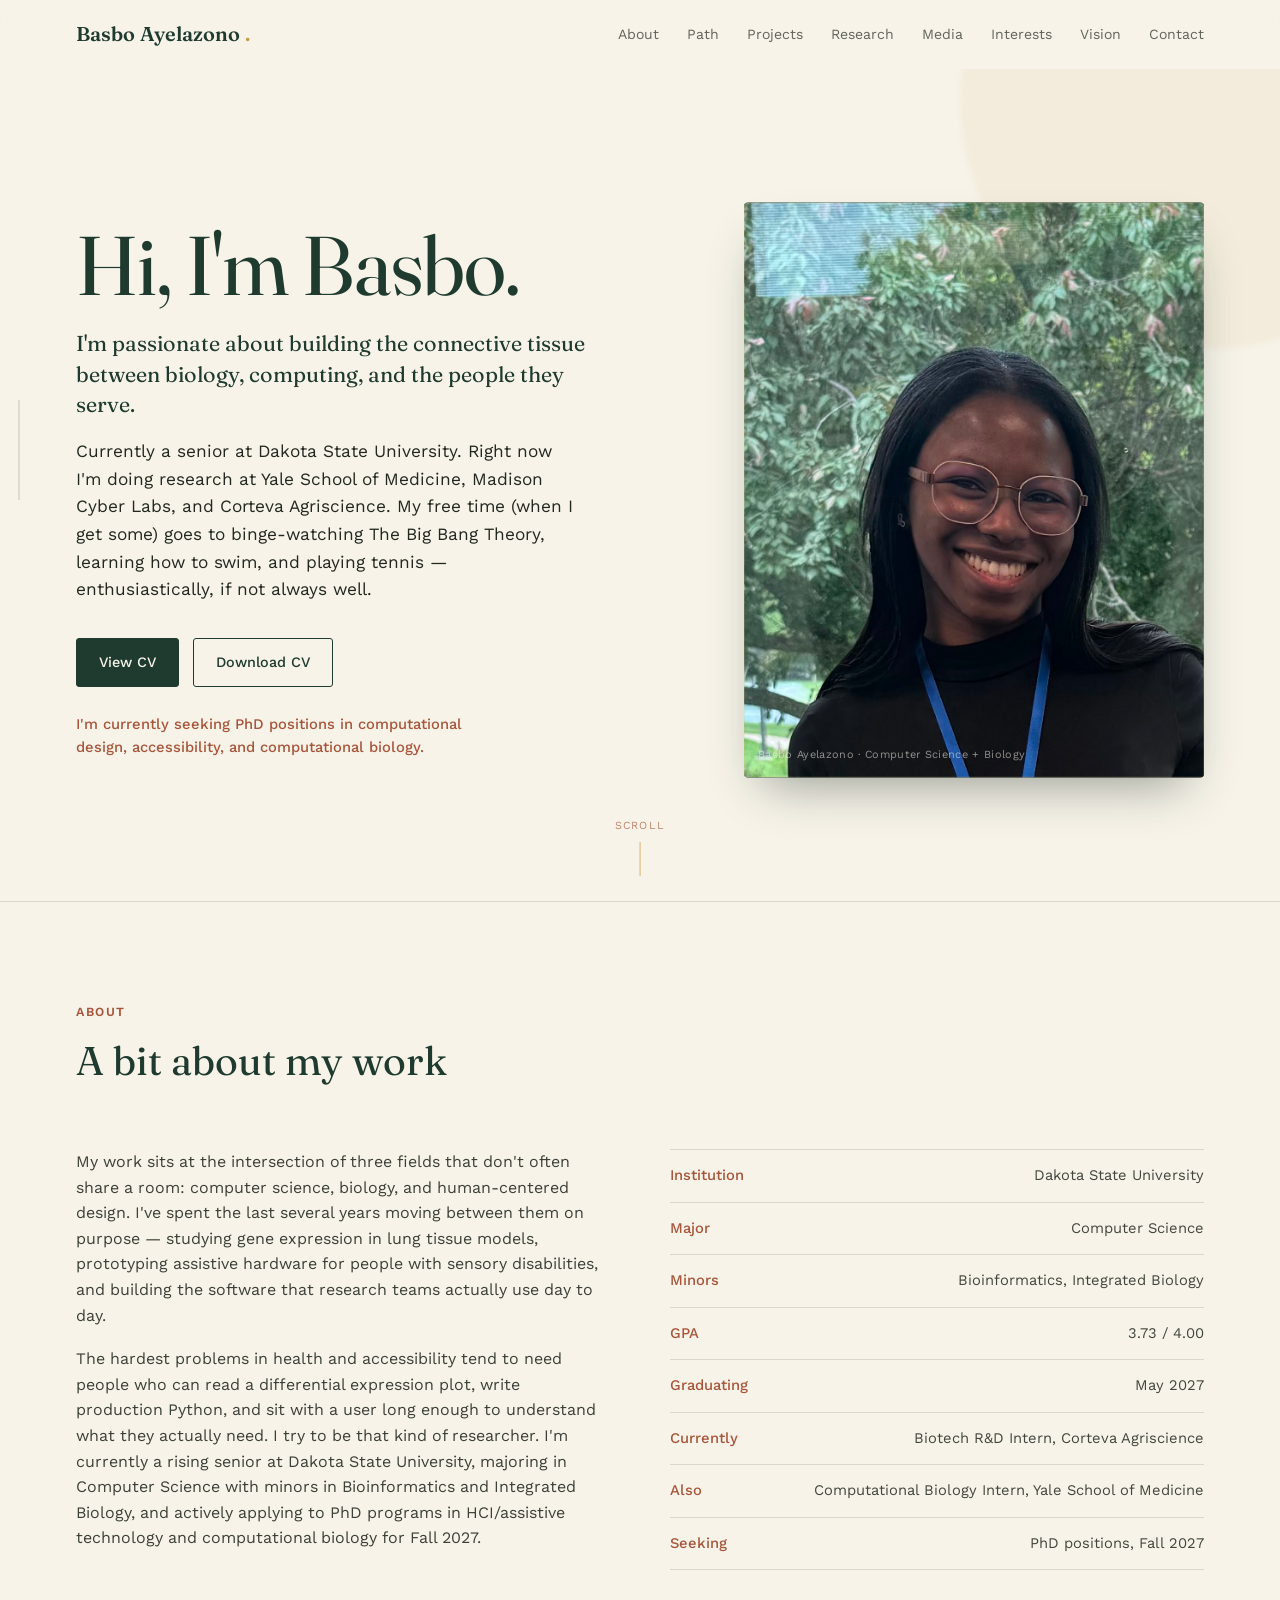
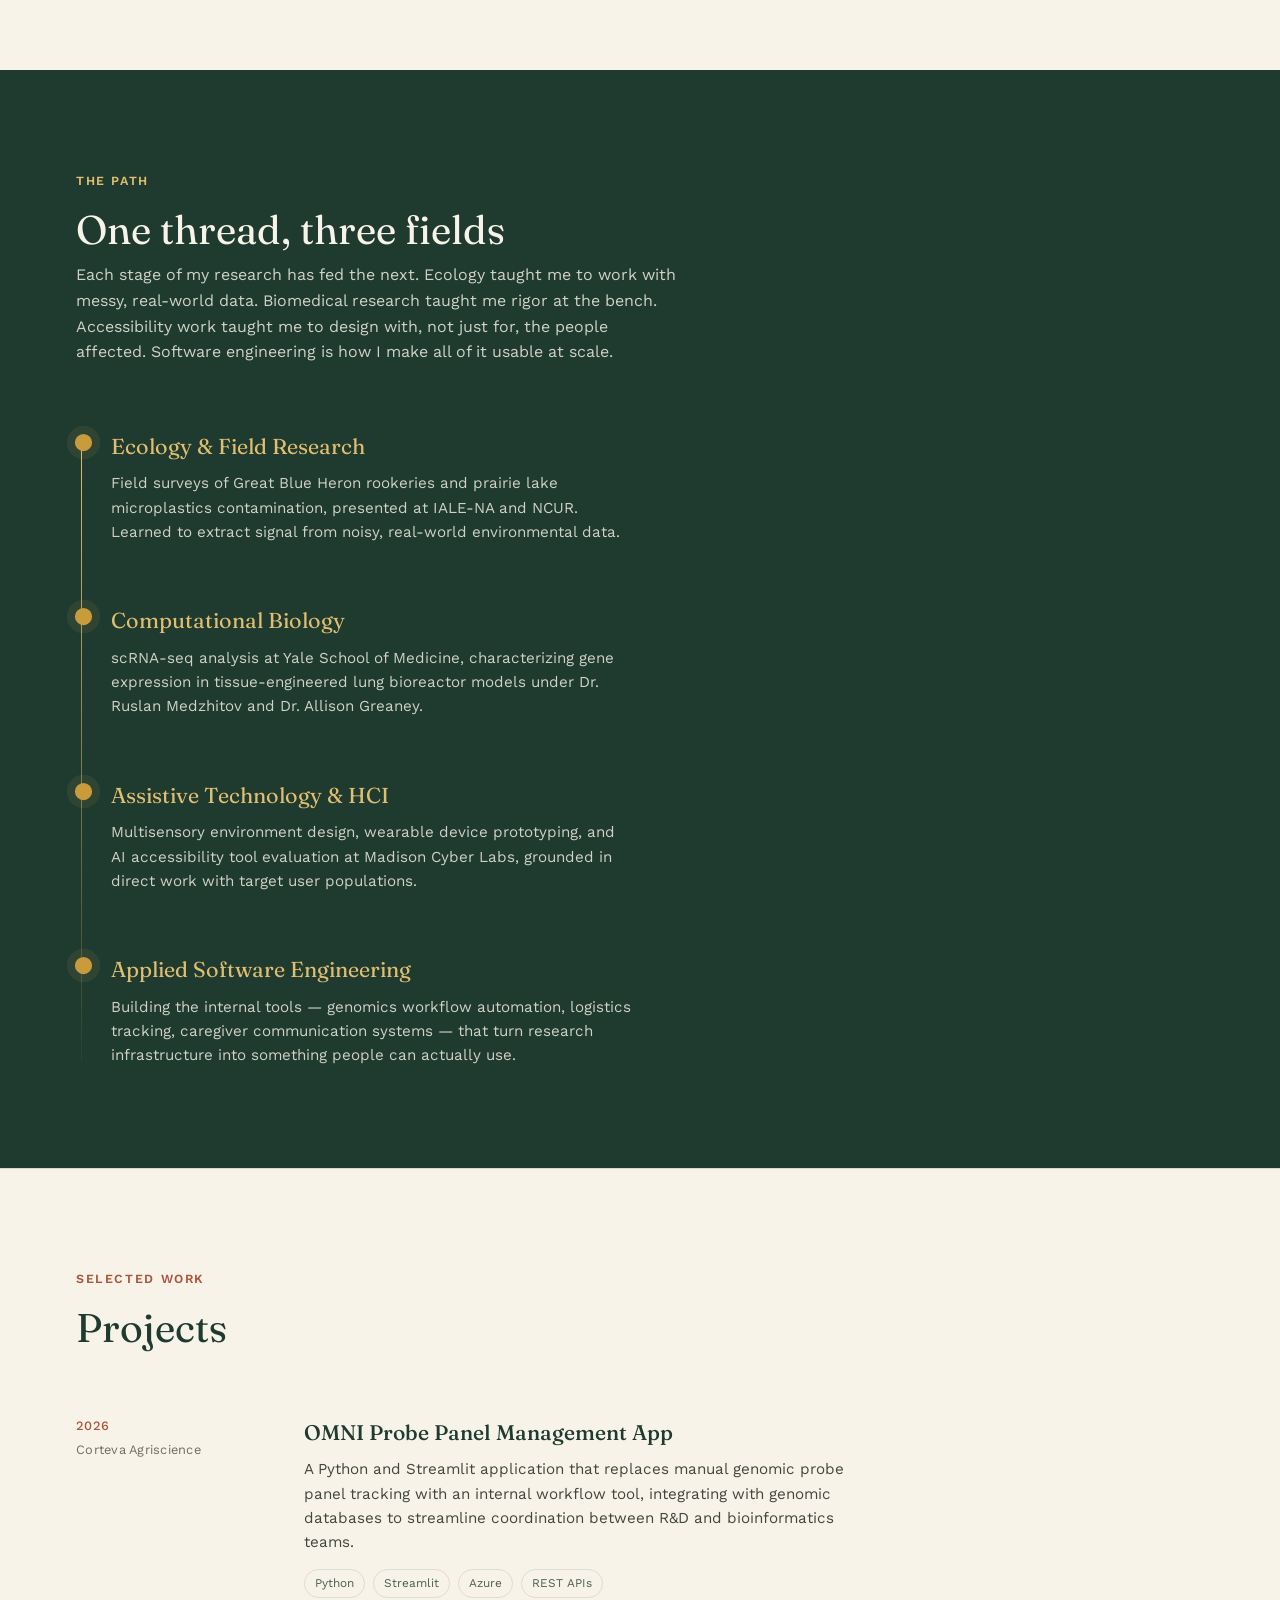
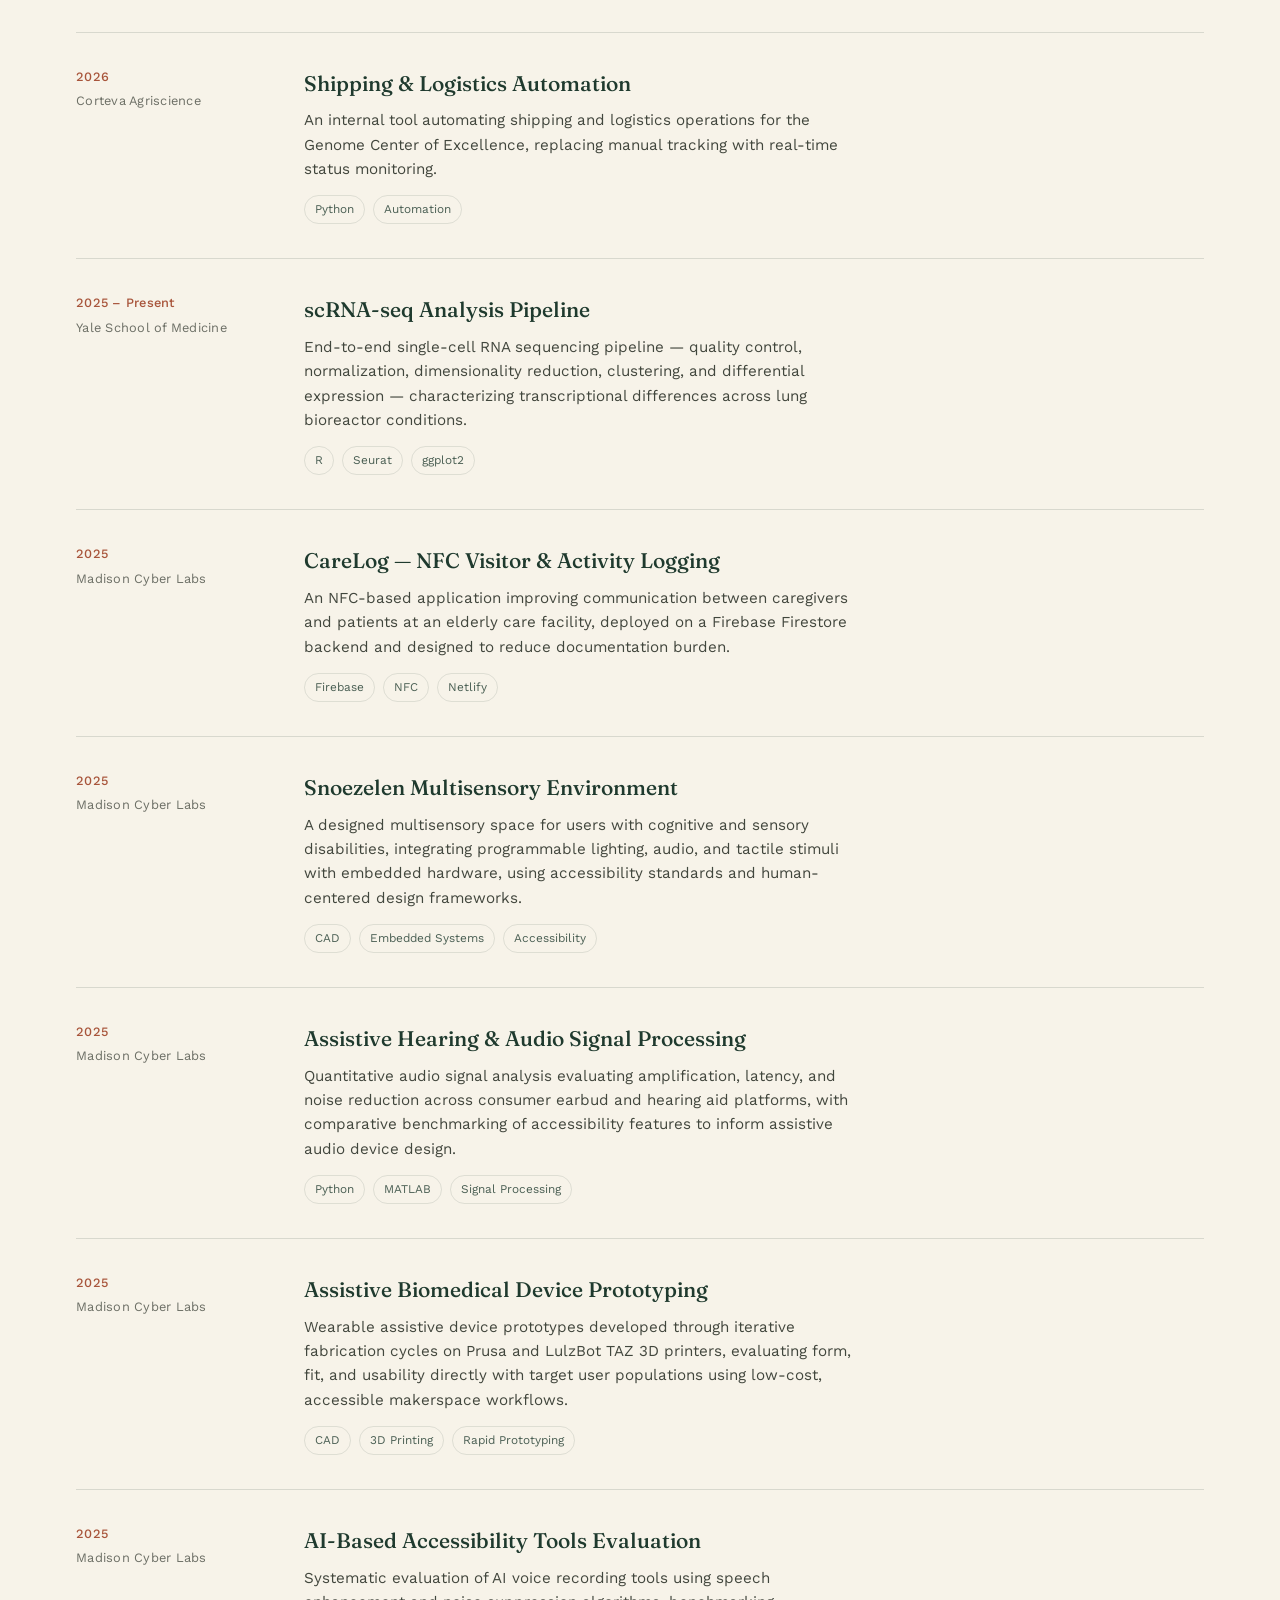
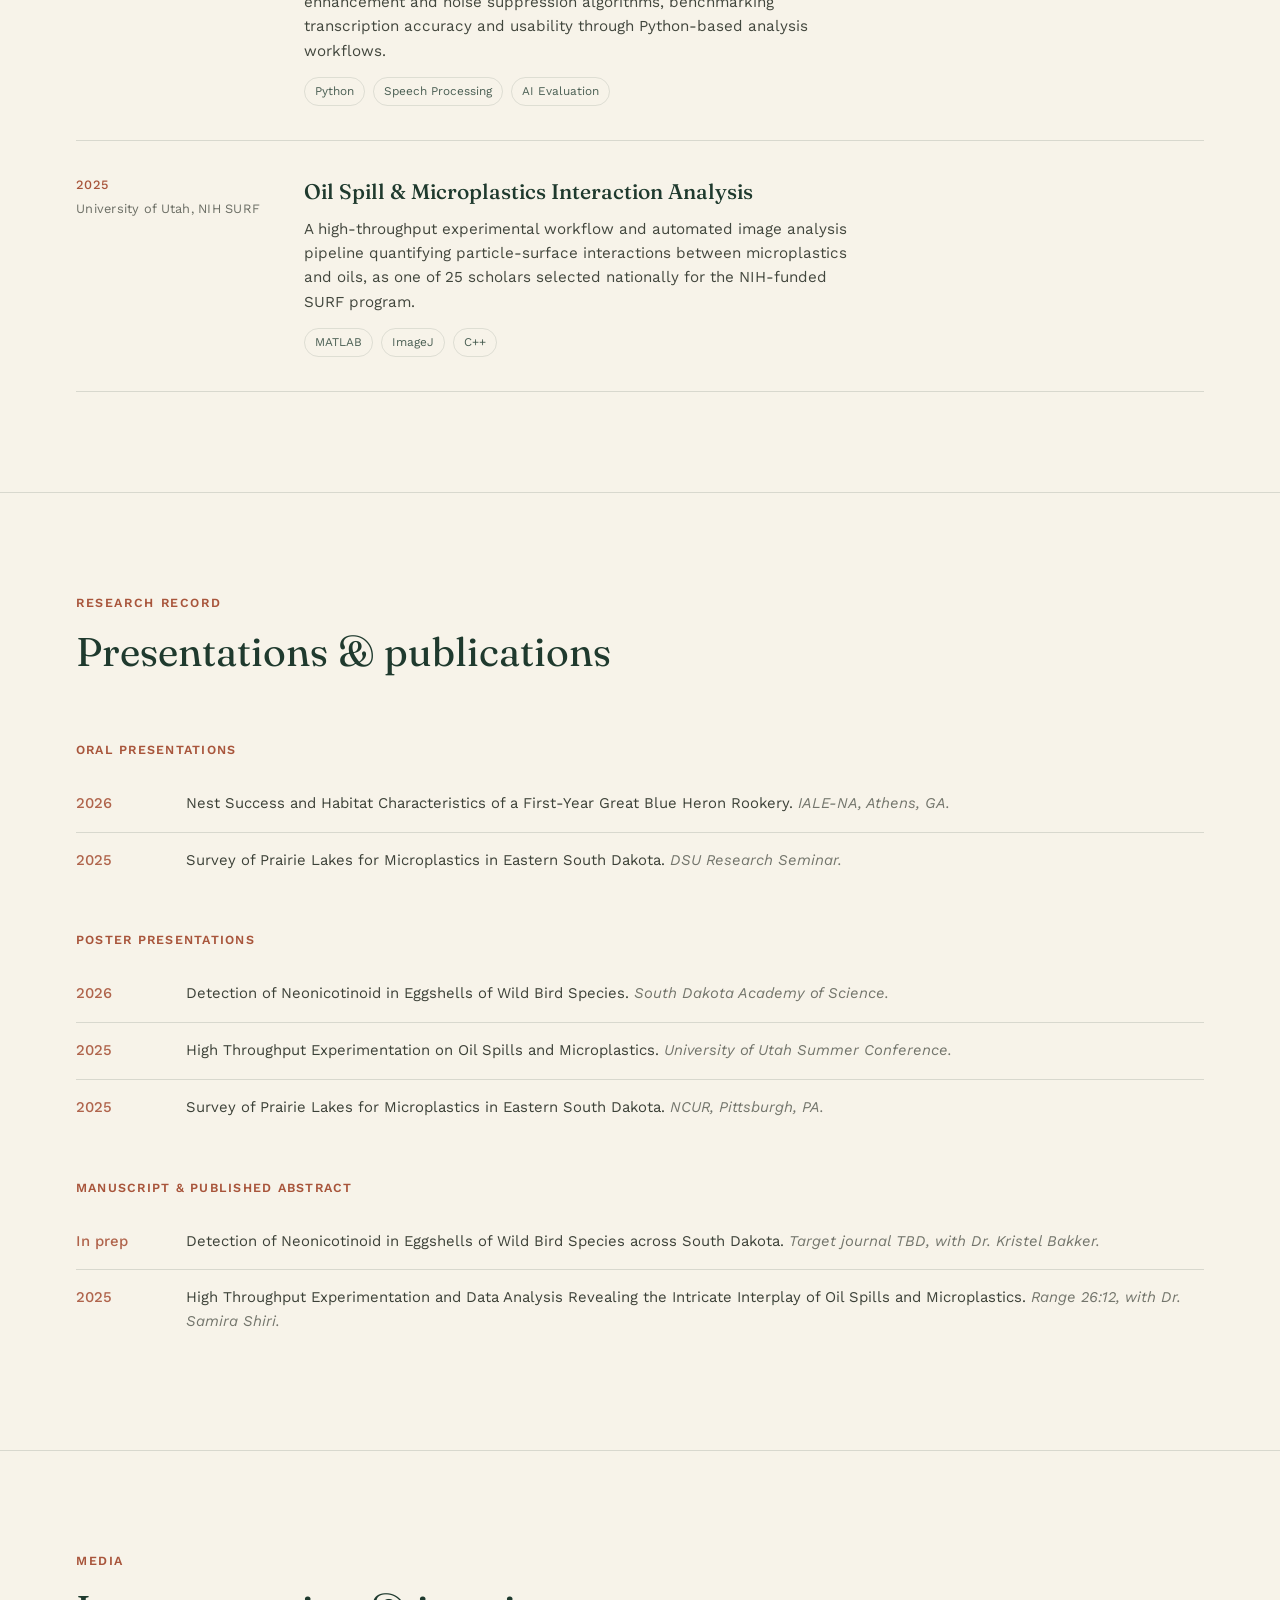
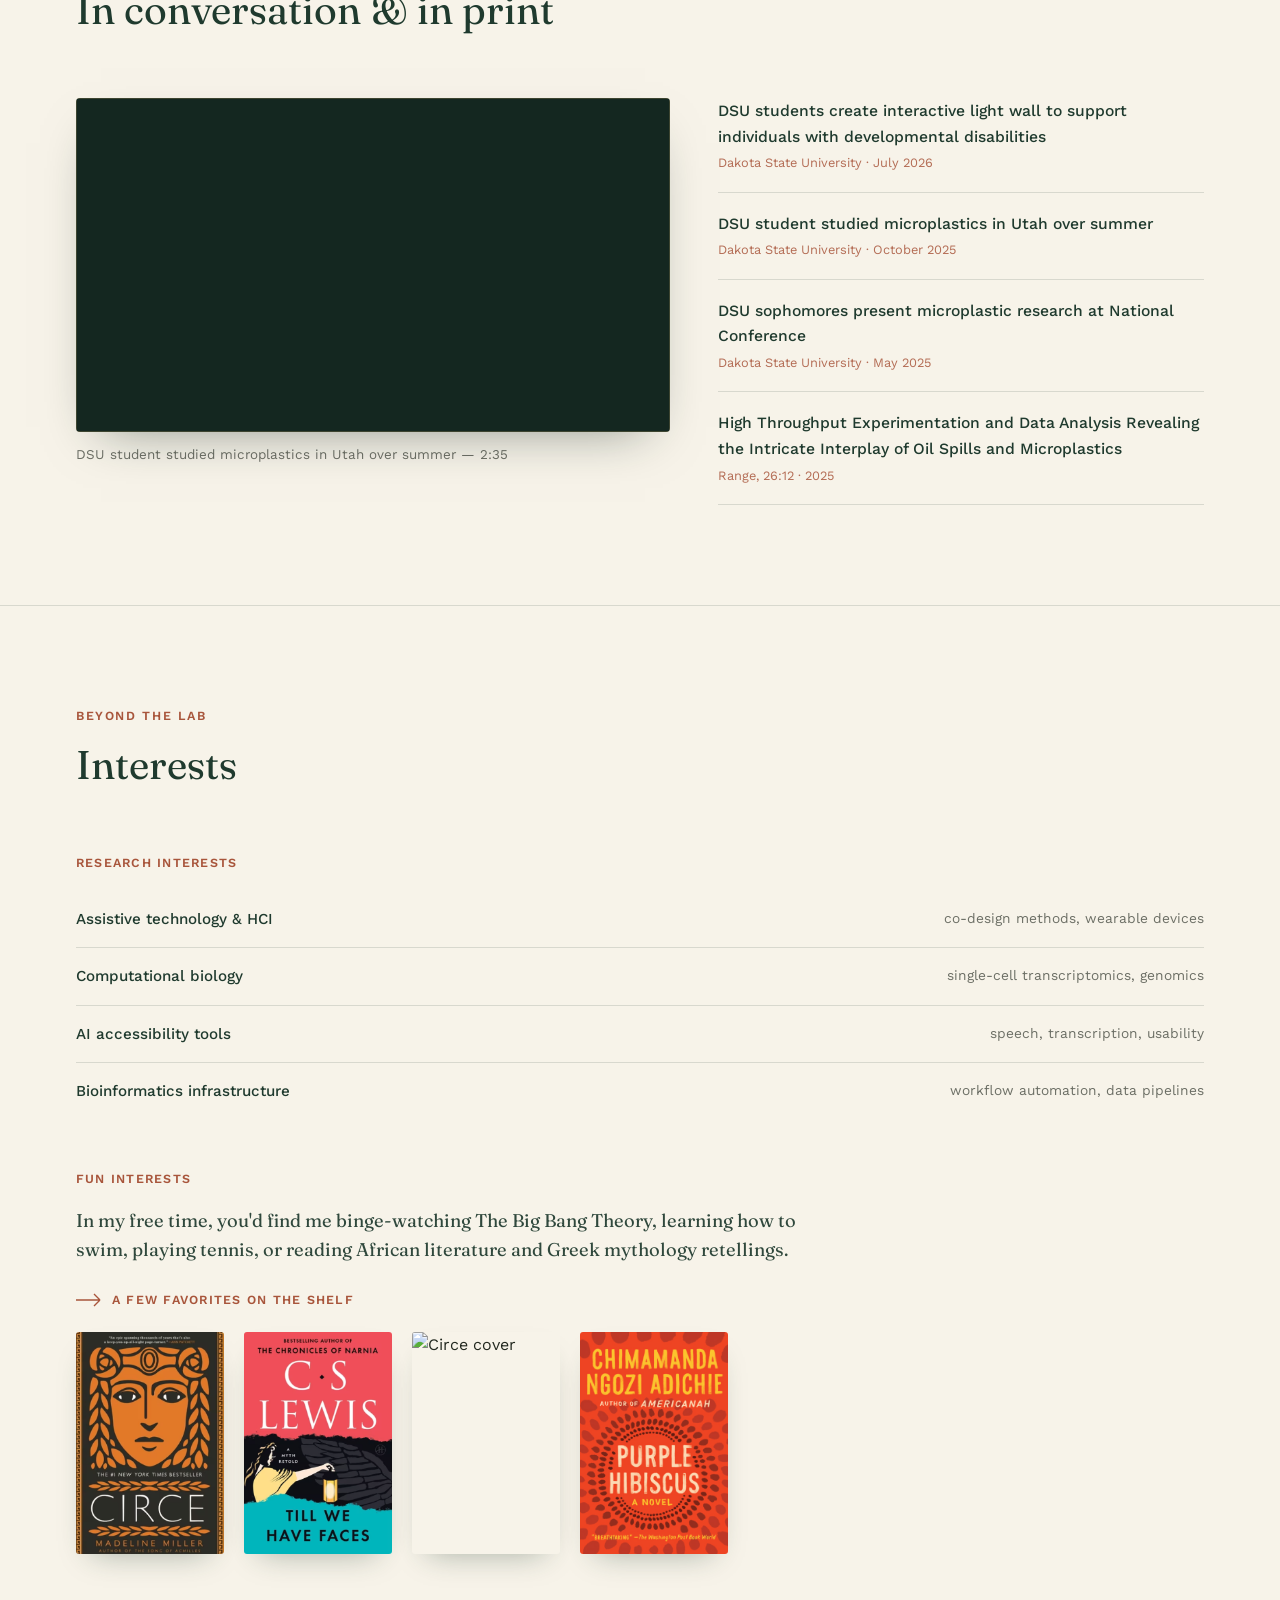
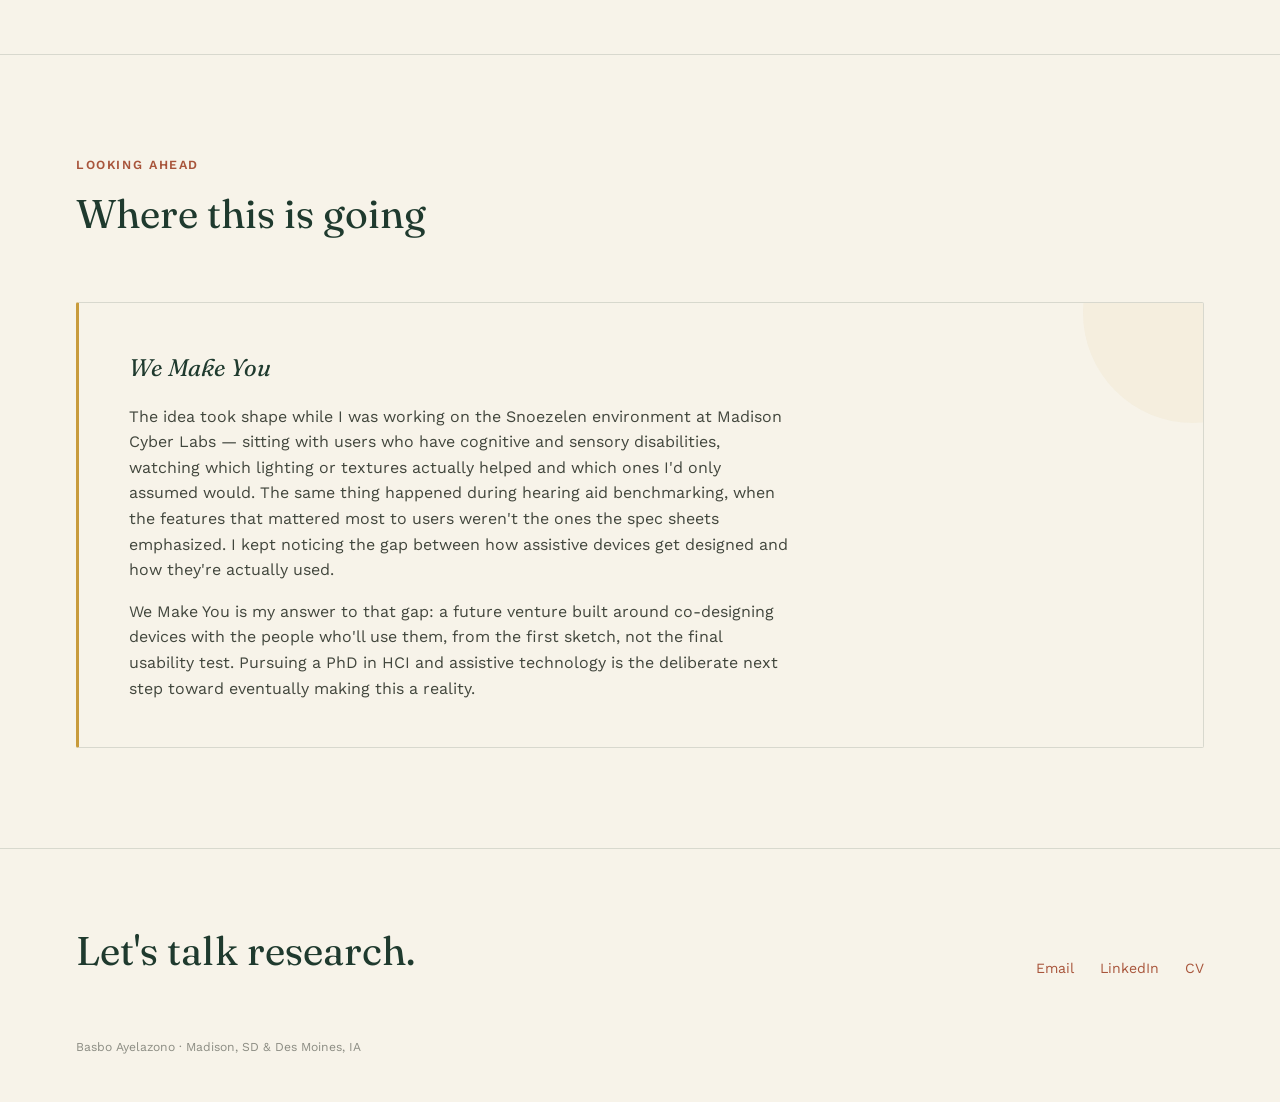
==== index.html @ f95ab9a4 "Update print statement from 'Hello' to 'Goodbye'" ====
<!DOCTYPE html>
<html lang="en">
<head>
<meta charset="UTF-8">
<meta name="viewport" content="width=device-width, initial-scale=1.0">
<title>Basbo Ayelazono</title>

<link rel="preconnect" href="https://fonts.googleapis.com">
<link rel="preconnect" href="https://fonts.gstatic.com" crossorigin>
<link href="https://fonts.googleapis.com/css2?family=Fraunces:opsz,wght@9..144,300;9..144,400;9..144,500;9..144,600&family=Work+Sans:wght@300;400;500;600&display=swap" rel="stylesheet">

<style>
:root {
  --forest: #1F3A2E;
  --forest-deep: #142720;
  --gold: #C89B3C;
  --gold-light: #E0BE71;
  --cream: #F7F3E9;
  --rust: #A8553B;
  --ink: #22281F;
  --line: rgba(31, 58, 46, 0.14);

  --serif: 'Fraunces', serif;
  --sans: 'Work Sans', sans-serif;
}

* {
  margin: 0;
  padding: 0;
  box-sizing: border-box;
}

html {
  scroll-behavior: smooth;
}

body {
  background: var(--cream);
  color: var(--ink);
  font-family: var(--sans);
  font-weight: 400;
  line-height: 1.6;
  overflow-x: hidden;
  cursor: default;
}

/* =========================================================
   PAGE LOADER
========================================================= */

.page-loader {
  position: fixed;
  inset: 0;
  z-index: 9999;
  background: var(--forest);
  display: flex;
  align-items: center;
  justify-content: center;
  pointer-events: none;
  animation: loaderOut 1s cubic-bezier(.77,0,.18,1) 0.5s forwards;
}

.loader-name {
  color: var(--cream);
  font-family: var(--serif);
  font-size: clamp(2rem, 6vw, 5rem);
  opacity: 0;
  transform: translateY(30px);
  animation: loaderText 0.8s ease forwards;
}

@keyframes loaderText {
  to {
    opacity: 1;
    transform: translateY(0);
  }
}

@keyframes loaderOut {
  0% {
    opacity: 1;
  }
  100% {
    opacity: 0;
    visibility: hidden;
  }
}

/* =========================================================
   CUSTOM SCROLL PROGRESS
========================================================= */

.scroll-progress {
  position: fixed;
  left: 18px;
  top: 50%;
  width: 2px;
  height: 100px;
  transform: translateY(-50%);
  background: rgba(31, 58, 46, 0.12);
  z-index: 100;
  overflow: hidden;
}

.scroll-progress-bar {
  width: 100%;
  height: 100%;
  background: var(--gold);
  transform-origin: top;
  transform: scaleY(0);
}

/* =========================================================
   GENERAL
========================================================= */

a {
  color: inherit;
}

:focus-visible {
  outline: 2px solid var(--gold);
  outline-offset: 3px;
}

@media (prefers-reduced-motion: reduce) {
  *,
  *::before,
  *::after {
    animation: none !important;
    transition: none !important;
    scroll-behavior: auto !important;
  }
}

.wrap {
  max-width: 1240px;
  margin: 0 auto;
  padding: 0 56px;
}

@media (max-width: 640px) {
  .wrap {
    padding: 0 24px;
  }

  .scroll-progress {
    display: none;
  }
}

/* =========================================================
   NAVIGATION
========================================================= */

nav {
  position: sticky;
  top: 0;
  z-index: 50;
  background: rgba(247, 243, 233, 0.86);
  backdrop-filter: blur(12px);
  border-bottom: 1px solid transparent;
  transition:
    background 0.35s ease,
    border-color 0.35s ease,
    box-shadow 0.35s ease;
}

nav.scrolled {
  background: rgba(247, 243, 233, 0.96);
  border-color: var(--line);
  box-shadow: 0 10px 35px rgba(20, 39, 32, 0.05);
}

nav .wrap {
  display: flex;
  align-items: center;
  justify-content: space-between;
  height: 68px;
}

.nav-name {
  font-family: var(--serif);
  font-weight: 600;
  font-size: 1.25rem;
  letter-spacing: 0.005em;
  color: var(--forest);
  text-decoration: none;
  position: relative;
}

.nav-name::after {
  content: '.';
  color: var(--gold);
  transition: color 0.3s ease;
}

.nav-name:hover::after {
  color: var(--rust);
}

.nav-links {
  display: flex;
  gap: 28px;
  list-style: none;
}

.nav-links li {
  overflow: hidden;
}

.nav-links a {
  text-decoration: none;
  font-size: 0.88rem;
  color: var(--ink);
  opacity: 0.7;
  position: relative;
  padding-bottom: 4px;
  transition:
    opacity 0.25s ease,
    color 0.25s ease;
}

.nav-links a::after {
  content: '';
  position: absolute;
  left: 0;
  bottom: 0;
  width: 100%;
  height: 1px;
  background: var(--gold);
  transform: scaleX(0);
  transform-origin: right;
  transition: transform 0.3s ease;
}

.nav-links a:hover {
  opacity: 1;
  color: var(--rust);
}

.nav-links a:hover::after {
  transform: scaleX(1);
  transform-origin: left;
}

.nav-toggle {
  display: none;
  background: none;
  border: none;
  cursor: pointer;
  width: 32px;
  height: 32px;
  position: relative;
}

.nav-toggle span,
.nav-toggle span::before,
.nav-toggle span::after {
  content: '';
  position: absolute;
  height: 2px;
  width: 22px;
  background: var(--forest);
  left: 5px;
  transition: transform 0.3s ease;
}

.nav-toggle span {
  top: 15px;
}

.nav-toggle span::before {
  top: -7px;
}

.nav-toggle span::after {
  top: 7px;
}

.nav-toggle.active span {
  background: transparent;
}

.nav-toggle.active span::before {
  transform: translateY(7px) rotate(45deg);
}

.nav-toggle.active span::after {
  transform: translateY(-7px) rotate(-45deg);
}

@media (max-width: 720px) {
  .nav-links {
    position: fixed;
    top: 68px;
    left: 0;
    right: 0;
    flex-direction: column;
    background: var(--cream);
    padding: 20px 32px 28px;
    border-bottom: 1px solid var(--line);
    gap: 16px;
    transform: translateY(-10px);
    opacity: 0;
    pointer-events: none;
    transition:
      opacity 0.3s ease,
      transform 0.3s ease;
  }

  .nav-links.open {
    opacity: 1;
    transform: translateY(0);
    pointer-events: auto;
  }

  .nav-toggle {
    display: block;
  }
}

/* =========================================================
   HERO
========================================================= */

header.hero {
  min-height: calc(100vh - 68px);
  padding: 100px 0 88px;
  position: relative;
  display: flex;
  align-items: center;
  overflow: hidden;
}

header.hero::before {
  content: '';
  position: absolute;
  width: 500px;
  height: 500px;
  border-radius: 50%;
  background: rgba(200, 155, 60, 0.07);
  top: -220px;
  right: -180px;
  filter: blur(3px);
  animation: heroOrb 10s ease-in-out infinite alternate;
}

@keyframes heroOrb {
  from {
    transform: translate(0, 0) scale(1);
  }

  to {
    transform: translate(-30px, 35px) scale(1.08);
  }
}

.hero .wrap {
  display: grid;
  grid-template-columns: 1fr 1fr;
  gap: 56px;
  align-items: center;
}

.hero-copy {
  position: relative;
  z-index: 2;
}

.eyebrow {
  font-size: 0.78rem;
  text-transform: uppercase;
  letter-spacing: 0.14em;
  color: var(--rust);
  font-weight: 600;
  margin-bottom: 18px;
}

h1.display {
  font-family: var(--serif);
  font-weight: 400;
  font-size: clamp(3.2rem, 7vw, 5.2rem);
  line-height: 1.05;
  color: var(--forest);
  letter-spacing: -0.01em;
  overflow: hidden;
}

h1.display .hero-word {
  display: inline-block;
  opacity: 0;
  transform: translateY(100%);
  animation: heroWord 1s cubic-bezier(.16,1,.3,1) forwards;
}

h1.display .hero-word:nth-child(2) {
  animation-delay: 0.12s;
}

@keyframes heroWord {
  to {
    opacity: 1;
    transform: translateY(0);
  }
}

.hero-tagline {
  margin-top: 20px;
  font-family: var(--serif);
  font-size: 1.35rem;
  line-height: 1.4;
  color: var(--forest);
  max-width: 44ch;
  opacity: 0;
  transform: translateY(25px);
  animation: heroFade 0.9s ease 0.45s forwards;
}

.hero-sub {
  margin-top: 18px;
  font-size: 1.08rem;
  color: var(--ink);
  opacity: 0;
  max-width: 46ch;
  transform: translateY(25px);
  animation: heroFade 0.9s ease 0.65s forwards;
}

.hero-actions {
  margin-top: 34px;
  display: flex;
  gap: 14px;
  flex-wrap: wrap;
  opacity: 0;
  transform: translateY(20px);
  animation: heroFade 0.9s ease 0.82s forwards;
}

@keyframes heroFade {
  to {
    opacity: 1;
    transform: translateY(0);
  }
}

.btn {
  display: inline-flex;
  align-items: center;
  gap: 8px;
  padding: 12px 22px;
  border-radius: 3px;
  font-size: 0.9rem;
  font-weight: 500;
  text-decoration: none;
  position: relative;
  overflow: hidden;
  transition:
    transform 0.25s ease,
    background 0.25s ease,
    color 0.25s ease,
    border-color 0.25s ease;
}

.btn:hover {
  transform: translateY(-3px);
}

.btn-primary {
  background: var(--forest);
  color: var(--cream);
  border: 1px solid var(--forest);
}

.btn-primary::before,
.btn-secondary::before {
  content: '';
  position: absolute;
  inset: 0;
  transform: translateX(-101%);
  transition: transform 0.35s cubic-bezier(.77,0,.18,1);
}

.btn-primary::before {
  background: var(--gold);
}

.btn-secondary::before {
  background: var(--forest);
}

.btn:hover::before {
  transform: translateX(0);
}

.btn span {
  position: relative;
  z-index: 2;
}

.btn-primary:hover {
  background: var(--gold);
  border-color: var(--gold);
  color: var(--forest);
}

.btn-secondary {
  background: transparent;
  color: var(--forest);
  border: 1px solid var(--forest);
}

.btn-secondary:hover {
  background: var(--forest);
  color: var(--cream);
}

.hero-signature {
  margin-top: 26px;
  font-size: 0.92rem;
  font-weight: 500;
  color: var(--rust);
  max-width: 46ch;
  opacity: 0;
  transform: translateY(20px);
  animation: heroFade 0.9s ease 1s forwards;
}

.portrait-wrap {
  perspective: 1000px;
  display: flex;
  justify-content: flex-end;
  opacity: 0;
  transform: translateX(70px);
  animation: portraitIn 1.2s cubic-bezier(.16,1,.3,1) 0.45s forwards;
}

@keyframes portraitIn {
  to {
    opacity: 1;
    transform: translateX(0);
  }
}

.portrait {
  width: 100%;
  max-width: 460px;
  margin-left: auto;
  aspect-ratio: 4 / 5;
  border-radius: 4px;
  background: linear-gradient(
    160deg,
    var(--forest) 0%,
    var(--forest-deep) 100%
  );
  display: flex;
  align-items: center;
  justify-content: center;
  position: relative;
  overflow: hidden;
  box-shadow: 0 24px 48px -20px rgba(20, 39, 32, 0.45);
  transition:
    transform 0.6s cubic-bezier(.16,1,.3,1),
    box-shadow 0.4s ease;
}

.portrait:hover {
  transform: rotateY(-2deg) rotateX(2deg) translateY(-8px);
  box-shadow: 0 35px 60px -22px rgba(20, 39, 32, 0.5);
}

.portrait::after {
  content: '';
  position: absolute;
  inset: 0;
  border: 1px solid rgba(224, 190, 113, 0.2);
  pointer-events: none;
}

.portrait img {
  width: 100%;
  height: 100%;
  object-fit: cover;
  display: block;
  transition: transform 1s cubic-bezier(.16,1,.3,1);
}

.portrait:hover img {
  transform: scale(1.035);
}

.portrait-note {
  position: absolute;
  bottom: 14px;
  left: 14px;
  right: 14px;
  font-size: 0.68rem;
  color: var(--cream);
  opacity: 0.55;
  letter-spacing: 0.03em;
  z-index: 2;
}

.hero-scroll {
  position: absolute;
  bottom: 25px;
  left: 50%;
  transform: translateX(-50%);
  display: flex;
  flex-direction: column;
  align-items: center;
  gap: 8px;
  color: var(--rust);
  font-size: 0.68rem;
  text-transform: uppercase;
  letter-spacing: 0.12em;
  opacity: 0.7;
  animation: scrollFloat 2s ease-in-out infinite;
}

.hero-scroll-line {
  width: 1px;
  height: 34px;
  background: var(--gold);
}

@keyframes scrollFloat {
  0%, 100% {
    transform: translateX(-50%) translateY(0);
  }

  50% {
    transform: translateX(-50%) translateY(7px);
  }
}

@media (max-width: 720px) {
  header.hero {
    min-height: auto;
    padding: 64px 0 80px;
  }

  .hero .wrap {
    grid-template-columns: 1fr;
  }

  .portrait-wrap {
    justify-content: center;
  }

  .portrait {
    max-width: 320px;
  }

  .hero-scroll {
    display: none;
  }
}

/* =========================================================
   SECTIONS
========================================================= */

section {
  padding: 100px 0;
  border-top: 1px solid var(--line);
  position: relative;
}

.section-head {
  display: flex;
  align-items: baseline;
  justify-content: space-between;
  margin-bottom: 56px;
  gap: 24px;
  flex-wrap: wrap;
}

.section-head > div {
  position: relative;
}

.section-number {
  position: absolute;
  left: -45px;
  top: 3px;
  font-size: 0.68rem;
  color: var(--gold);
  letter-spacing: 0.1em;
  opacity: 0.8;
}

h2.section-title {
  font-family: var(--serif);
  font-weight: 400;
  font-size: clamp(1.9rem, 4vw, 2.5rem);
  color: var(--forest);
  overflow: hidden;
}

.section-title-inner {
  display: inline-block;
  transform: translateY(105%);
  opacity: 0;
  transition:
    transform 0.9s cubic-bezier(.16,1,.3,1),
    opacity 0.7s ease;
}

.reveal.visible .section-title-inner {
  transform: translateY(0);
  opacity: 1;
}

.section-kicker {
  font-size: 0.78rem;
  text-transform: uppercase;
  letter-spacing: 0.13em;
  color: var(--rust);
  font-weight: 600;
  margin-bottom: 7px;
}

.reveal {
  opacity: 0;
  transform: translateY(45px);
  transition:
    opacity 0.9s ease,
    transform 0.9s cubic-bezier(.16,1,.3,1);
}

.reveal.visible {
  opacity: 1;
  transform: translateY(0);
}

/* =========================================================
   ABOUT
========================================================= */

.about-grid {
  display: grid;
  grid-template-columns: 1fr 1fr;
  gap: 60px;
}

.about-grid p {
  margin-bottom: 18px;
  opacity: 0.88;
}

.about-grid p:last-child {
  margin-bottom: 0;
}

.about-copy {
  opacity: 0;
  transform: translateY(30px);
}

.about-copy.visible {
  animation: revealUp 0.9s cubic-bezier(.16,1,.3,1) forwards;
}

.fact-list {
  list-style: none;
  border-top: 1px solid var(--line);
}

.fact-list li {
  display: flex;
  justify-content: space-between;
  gap: 20px;
  padding: 14px 0;
  border-bottom: 1px solid var(--line);
  font-size: 0.92rem;
  transition:
    padding-left 0.3s ease,
    background 0.3s ease;
}

.fact-list li:hover {
  padding-left: 10px;
}

.fact-label {
  color: var(--rust);
  font-weight: 500;
}

.fact-value {
  text-align: right;
  opacity: 0.85;
}

@keyframes revealUp {
  to {
    opacity: 1;
    transform: translateY(0);
  }
}

@media (max-width: 720px) {
  .about-grid {
    grid-template-columns: 1fr;
  }

  .section-number {
    display: none;
  }
}

/* =========================================================
   RESEARCH THREAD
========================================================= */

.thread-section {
  border-top: 1px solid var(--line);
  background: var(--forest);
  color: var(--cream);
  overflow: hidden;
}

.thread-section .section-kicker {
  color: var(--gold-light);
}

.thread-section h2.section-title {
  color: var(--cream);
}

.thread-section .lede {
  max-width: 60ch;
  opacity: 0.82;
  margin-bottom: 65px;
  font-size: 1rem;
}

.thread {
  position: relative;
  padding-left: 35px;
}

.thread::before {
  content: '';
  position: absolute;
  left: 5px;
  top: 6px;
  bottom: 6px;
  width: 1px;
  background: linear-gradient(
    var(--gold-light),
    rgba(224,190,113,0.05)
  );
}

.thread-progress {
  position: absolute;
  left: 4px;
  top: 6px;
  width: 3px;
  height: 0;
  background: var(--gold);
  z-index: 2;
  transition: height 0.15s linear;
}

.thread-node {
  position: relative;
  padding-bottom: 60px;
  opacity: 0;
  transform: translateX(-25px);
  transition:
    opacity 0.8s ease,
    transform 0.8s cubic-bezier(.16,1,.3,1);
}

.thread-node.visible {
  opacity: 1;
  transform: translateX(0);
}

.thread-node:nth-child(2) {
  transition-delay: 0.08s;
}

.thread-node:nth-child(3) {
  transition-delay: 0.16s;
}

.thread-node:nth-child(4) {
  transition-delay: 0.24s;
}

.thread-node:last-child {
  padding-bottom: 0;
}

.thread-node::before {
  content: '';
  position: absolute;
  left: -35px;
  top: 5px;
  width: 11px;
  height: 11px;
  border-radius: 50%;
  background: var(--forest);
  border: 2px solid var(--gold);
  box-shadow: 0 0 0 0 rgba(224,190,113,0.5);
  transition:
    background 0.35s ease,
    box-shadow 0.35s ease,
    transform 0.35s ease;
}

.thread-node.visible::before {
  background: var(--gold);
  box-shadow: 0 0 0 7px rgba(224,190,113,0.08);
  transform: scale(1.15);
}

.thread-node .t-field {
  font-family: var(--serif);
  font-size: 1.35rem;
  color: var(--gold-light);
  margin-bottom: 7px;
}

.thread-node .t-desc {
  opacity: 0.82;
  max-width: 58ch;
  font-size: 0.95rem;
}

/* =========================================================
   PROJECTS
========================================================= */

.project-list {
  display: flex;
  flex-direction: column;
}

.project {
  display: grid;
  grid-template-columns: 200px 1fr;
  gap: 28px;
  padding: 34px 20px 34px 0;
  border-bottom: 1px solid var(--line);
  position: relative;
  transition:
    padding-left 0.4s cubic-bezier(.16,1,.3,1),
    background 0.4s ease;
  overflow: hidden;
}

.project::before {
  content: '';
  position: absolute;
  left: 0;
  top: 0;
  bottom: 0;
  width: 3px;
  background: var(--gold);
  transform: scaleY(0);
  transform-origin: bottom;
  transition: transform 0.4s cubic-bezier(.16,1,.3,1);
}

.project:hover {
  padding-left: 20px;
  background: rgba(200,155,60,0.035);
}

.project:hover::before {
  transform: scaleY(1);
  transform-origin: top;
}

.project:first-child {
  padding-top: 0;
}

.project-meta {
  font-size: 0.8rem;
  color: var(--rust);
  font-weight: 500;
  letter-spacing: 0.02em;
  transition: transform 0.35s ease;
}

.project:hover .project-meta {
  transform: translateX(5px);
}

.project-meta .p-org {
  display: block;
  opacity: 0.65;
  color: var(--ink);
  margin-top: 4px;
  font-weight: 400;
}

h3.project-title {
  font-family: var(--serif);
  font-weight: 500;
  font-size: 1.32rem;
  color: var(--forest);
  margin-bottom: 8px;
  transition:
    transform 0.35s ease,
    color 0.35s ease;
}

.project:hover .project-title {
  transform: translateX(5px);
  color: var(--rust);
}

.project-desc {
  opacity: 0.85;
  font-size: 0.95rem;
  max-width: 62ch;
  transition: opacity 0.35s ease;
}

.project:hover .project-desc {
  opacity: 1;
}

.tags {
  display: flex;
  flex-wrap: wrap;
  gap: 8px;
  margin-top: 14px;
}

.tag {
  font-size: 0.74rem;
  padding: 4px 10px;
  border: 1px solid var(--line);
  border-radius: 100px;
  color: var(--forest);
  opacity: 0.8;
  transition:
    background 0.25s ease,
    color 0.25s ease,
    border-color 0.25s ease,
    transform 0.25s ease;
}

.project:hover .tag {
  border-color: rgba(200,155,60,0.45);
}

.tag:hover {
  background: var(--forest);
  color: var(--cream);
  border-color: var(--forest);
  transform: translateY(-2px);
}

@media (max-width: 720px) {
  .project {
    grid-template-columns: 1fr;
    gap: 8px;
    padding-right: 0;
  }

  .project:hover {
    padding-left: 14px;
  }
}

/* =========================================================
   PUBLICATIONS
========================================================= */

.pub-group {
  margin-bottom: 42px;
}

.pub-group:last-child {
  margin-bottom: 0;
}

.pub-group h4 {
  font-size: 0.78rem;
  text-transform: uppercase;
  letter-spacing: 0.1em;
  color: var(--rust);
  font-weight: 600;
  margin-bottom: 16px;
}

.pub-item {
  padding: 16px 0;
  border-bottom: 1px solid var(--line);
  font-size: 0.93rem;
  display: grid;
  grid-template-columns: 90px 1fr;
  gap: 20px;
  transition:
    padding-left 0.3s ease,
    background 0.3s ease;
}

.pub-item:hover {
  padding-left: 10px;
}

.pub-item:last-child {
  border-bottom: none;
}

.pub-date {
  color: var(--rust);
  font-weight: 500;
  opacity: 0.9;
}

.pub-text {
  opacity: 0.88;
}

.pub-venue {
  font-style: italic;
  opacity: 0.7;
}

@media (max-width: 600px) {
  .pub-item {
    grid-template-columns: 1fr;
    gap: 4px;
  }
}

/* =========================================================
   MEDIA
========================================================= */

.media-grid {
  display: grid;
  grid-template-columns: 1.1fr 0.9fr;
  gap: 48px;
}

.video-frame {
  position: relative;
  width: 100%;
  aspect-ratio: 16 / 9;
  background: var(--forest-deep);
  border-radius: 4px;
  overflow: hidden;
  box-shadow: 0 20px 50px -25px rgba(20,39,32,0.5);
}

.video-frame::after {
  content: '';
  position: absolute;
  inset: 0;
  border: 1px solid rgba(224,190,113,0.2);
  pointer-events: none;
}

.video-frame iframe {
  width: 100%;
  height: 100%;
  border: 0;
  display: block;
}

.video-caption {
  margin-top: 12px;
  font-size: 0.84rem;
  opacity: 0.65;
}

.press-list {
  list-style: none;
}

.press-item {
  padding: 18px 0;
  border-bottom: 1px solid var(--line);
  transition:
    padding-left 0.35s ease,
    background 0.35s ease;
}

.press-item:first-child {
  padding-top: 0;
}

.press-item:hover {
  padding-left: 12px;
}

.press-item a {
  text-decoration: none;
  color: var(--forest);
  font-weight: 500;
  font-size: 0.98rem;
  transition: color 0.25s ease;
}

.press-item a:hover {
  color: var(--rust);
}

.press-item .press-source {
  display: block;
  font-size: 0.8rem;
  color: var(--rust);
  opacity: 0.85;
  margin-top: 4px;
}

@media (max-width: 720px) {
  .media-grid {
    grid-template-columns: 1fr;
  }
}

/* =========================================================
   INTERESTS
========================================================= */

.interest-col {
  margin-bottom: 50px;
}

.interest-col:last-child {
  margin-bottom: 0;
}

.interest-col h4 {
  font-size: 0.78rem;
  text-transform: uppercase;
  letter-spacing: 0.1em;
  color: var(--rust);
  font-weight: 600;
  margin-bottom: 18px;
}

.interest-list {
  list-style: none;
}

.interest-item {
  padding: 16px 0;
  border-bottom: 1px solid var(--line);
  display: flex;
  justify-content: space-between;
  gap: 20px;
  transition:
    padding-left 0.3s ease,
    background 0.3s ease;
}

.interest-item:hover {
  padding-left: 10px;
}

.interest-item:last-child {
  border-bottom: none;
}

.interest-name {
  font-weight: 500;
  color: var(--forest);
  font-size: 0.95rem;
}

.interest-note {
  opacity: 0.65;
  font-size: 0.86rem;
  text-align: right;
  max-width: 55%;
}

.fun-text {
  font-family: var(--serif);
  font-size: 1.15rem;
  line-height: 1.55;
  color: var(--forest);
  max-width: 62ch;
  opacity: 0.92;
}

.books-arrow {
  display: flex;
  align-items: center;
  gap: 10px;
  margin: 26px 0 22px;
  color: var(--rust);
  font-size: 0.78rem;
  text-transform: uppercase;
  letter-spacing: 0.1em;
  font-weight: 600;
}

.books-arrow svg {
  flex-shrink: 0;
  transition: transform 0.3s ease;
}

.books-arrow:hover svg {
  transform: translateX(7px);
}

.books-row {
  display: grid;
  grid-template-columns: repeat(4, minmax(0, 148px));
  gap: 20px;
}

.book-card {
  display: flex;
  flex-direction: column;
  perspective: 700px;
}

.book-cover {
  aspect-ratio: 2 / 3;
  border-radius: 3px;
  overflow: hidden;
  box-shadow: 0 14px 30px -16px rgba(31,58,46,0.4);
  position: relative;
  transition:
    transform 0.5s cubic-bezier(.16,1,.3,1),
    box-shadow 0.4s ease;
}

.book-cover::after {
  content: '';
  position: absolute;
  inset: 0;
  background: linear-gradient(
    120deg,
    rgba(255,255,255,0.18),
    transparent 35%
  );
  opacity: 0;
  transition: opacity 0.4s ease;
}

.book-card:hover .book-cover {
  transform:
    translateY(-10px)
    rotateY(-4deg)
    rotateX(2deg);
  box-shadow: 0 28px 45px -18px rgba(31,58,46,0.45);
}

.book-card:hover .book-cover::after {
  opacity: 1;
}

.book-cover img {
  width: 100%;
  height: 100%;
  object-fit: cover;
  display: block;
  transition: transform 0.5s ease;
}

.book-card:hover img {
  transform: scale(1.025);
}

.book-meta {
  margin-top: 10px;
  font-size: 0.78rem;
}

.book-meta .b-author {
  display: block;
  color: var(--forest);
  font-weight: 500;
}

.book-meta .b-note {
  display: block;
  opacity: 0.6;
  margin-top: 2px;
}

@media (max-width: 640px) {
  .books-row {
    grid-template-columns: repeat(2, 1fr);
    gap: 16px;
  }
}

@media (max-width: 720px) {
  .interest-note {
    text-align: left;
    max-width: 100%;
  }

  .interest-item {
    flex-direction: column;
    gap: 4px;
  }
}

/* =========================================================
   VISION
========================================================= */

.vision-card {
  background: var(--cream);
  border: 1px solid var(--line);
  border-left: 3px solid var(--gold);
  padding: 46px 50px;
  border-radius: 2px;
  position: relative;
  overflow: hidden;
  transition:
    transform 0.45s cubic-bezier(.16,1,.3,1),
    box-shadow 0.45s ease;
}

.vision-card::before {
  content: '';
  position: absolute;
  width: 220px;
  height: 220px;
  border-radius: 50%;
  right: -100px;
  top: -100px;
  background: rgba(200,155,60,0.06);
  transition: transform 0.6s ease;
}

.vision-card:hover {
  transform: translateY(-5px);
  box-shadow: 0 25px 50px -30px rgba(20,39,32,0.45);
}

.vision-card:hover::before {
  transform: scale(1.4);
}

.vision-card .v-label {
  font-family: var(--serif);
  font-style: italic;
  font-size: 1.5rem;
  color: var(--forest);
  margin-bottom: 16px;
  position: relative;
}

.vision-card p {
  opacity: 0.85;
  max-width: 66ch;
  margin-bottom: 16px;
  position: relative;
}

.vision-card p:last-child {
  margin-bottom: 0;
}

/* =========================================================
   FOOTER
========================================================= */

footer {
  border-top: 1px solid var(--line);
  padding: 70px 0 44px;
}

.footer-grid {
  display: flex;
  justify-content: space-between;
  align-items: flex-end;
  flex-wrap: wrap;
  gap: 24px;
}

.footer-name {
  font-family: var(--serif);
  font-size: clamp(1.7rem, 4vw, 2.5rem);
  color: var(--forest);
}

.footer-links {
  display: flex;
  gap: 26px;
  list-style: none;
}

.footer-links a {
  text-decoration: none;
  font-size: 0.88rem;
  color: var(--rust);
  border-bottom: 1px solid transparent;
  padding-bottom: 3px;
  transition:
    border-color 0.25s ease,
    transform 0.25s ease;
  display: inline-block;
}

.footer-links a:hover {
  border-color: var(--rust);
  transform: translateY(-3px);
}

.footer-note {
  margin-top: 55px;
  font-size: 0.76rem;
  opacity: 0.5;
}

/* =========================================================
   CURSOR DECORATION
========================================================= */

.cursor-dot {
  position: fixed;
  width: 7px;
  height: 7px;
  border-radius: 50%;
  background: var(--gold);
  pointer-events: none;
  z-index: 9998;
  transform: translate(-50%, -50%);
  opacity: 0;
  transition:
    width 0.25s ease,
    height 0.25s ease,
    opacity 0.3s ease;
}

.cursor-ring {
  position: fixed;
  width: 30px;
  height: 30px;
  border: 1px solid rgba(200,155,60,0.55);
  border-radius: 50%;
  pointer-events: none;
  z-index: 9997;
  transform: translate(-50%, -50%);
  opacity: 0;
  transition:
    width 0.35s ease,
    height 0.35s ease,
    opacity 0.3s ease;
}

.cursor-active .cursor-dot {
  width: 11px;
  height: 11px;
}

.cursor-active .cursor-ring {
  width: 45px;
  height: 45px;
}

@media (hover: none), (pointer: coarse) {
  .cursor-dot,
  .cursor-ring {
    display: none;
  }
}

/* =========================================================
   RESPONSIVE
========================================================= */

@media (max-width: 800px) {
  section {
    padding: 76px 0;
  }

  .section-head {
    margin-bottom: 40px;
  }

  .vision-card {
    padding: 34px 28px;
  }
}
</style>
</head>

<body>

<!-- PAGE LOADER -->
<div class="page-loader">
  <div class="loader-name">Basbo Ayelazono.</div>
</div>

<!-- CURSOR -->
<div class="cursor-dot"></div>
<div class="cursor-ring"></div>

<!-- SCROLL PROGRESS -->
<div class="scroll-progress">
  <div class="scroll-progress-bar"></div>
</div>

<!-- =========================================================
     NAV
========================================================= -->

<nav id="mainNav">
  <div class="wrap">

    <a href="#top" class="nav-name">
      Basbo Ayelazono
    </a>

    <ul class="nav-links" id="navLinks">
      <li><a href="#about">About</a></li>
      <li><a href="#thread">Path</a></li>
      <li><a href="#projects">Projects</a></li>
      <li><a href="#publications">Research</a></li>
      <li><a href="#media">Media</a></li>
      <li><a href="#interests">Interests</a></li>
      <li><a href="#vision">Vision</a></li>
      <li><a href="#contact">Contact</a></li>
    </ul>

    <button
      class="nav-toggle"
      id="navToggle"
      aria-label="Toggle menu"
      aria-expanded="false"
    >
      <span></span>
    </button>

  </div>
</nav>


<!-- =========================================================
     HERO
========================================================= -->

<header class="hero" id="top">

  <div class="wrap">

    <div class="hero-copy">

      <h1 class="display">
        <span class="hero-word">Hi, I'm</span>
        <span class="hero-word">Basbo.</span>
      </h1>

      <p class="hero-tagline">
        I'm passionate about building the connective tissue between
        biology, computing, and the people they serve.
      </p>

      <p class="hero-sub">
        Currently a senior at Dakota State University. Right now I'm doing
        research at Yale School of Medicine, Madison Cyber Labs, and Corteva
        Agriscience. My free time (when I get some) goes to binge-watching
        The Big Bang Theory, learning how to swim, and playing tennis
        &mdash; enthusiastically, if not always well.
      </p>

      <div class="hero-actions">

        <a
          class="btn btn-primary"
          href="Basbo_Ayelazono_CV%20(1).pdf"
          target="_blank"
          rel="noopener"
        >
          <span>View CV</span>
        </a>

        <a
          class="btn btn-secondary"
          href="Basbo_Ayelazono_CV%20(1).pdf"
          download
        >
          <span>Download CV</span>
        </a>

      </div>

      <p class="hero-signature">
        I'm currently seeking PhD positions in computational design,
        accessibility, and computational biology.
      </p>

    </div>


    <div class="portrait-wrap">

      <div class="portrait">

        <img
          src="basbo-photo.jpeg"
          alt="Portrait of Basbo Ayelazono"
          id="portraitImg"
        >

        <div class="portrait-note">
          Basbo Ayelazono &middot; Computer Science + Biology
        </div>

      </div>

    </div>

  </div>

  <div class="hero-scroll">
    <span>Scroll</span>
    <div class="hero-scroll-line"></div>
  </div>

</header>


<!-- =========================================================
     ABOUT
========================================================= -->

<section id="about">

  <div class="wrap">

    <div class="section-head reveal">

      <div>

        <div class="section-kicker">
          About
        </div>

        <h2 class="section-title">
          <span class="section-title-inner">
            A bit about my work
          </span>
        </h2>

      </div>

    </div>


    <div class="about-grid">

      <div class="about-copy reveal">

        <p>
          My work sits at the intersection of three fields that don't often
          share a room: computer science, biology, and human-centered design.
          I've spent the last several years moving between them on purpose
          &mdash; studying gene expression in lung tissue models, prototyping
          assistive hardware for people with sensory disabilities, and building
          the software that research teams actually use day to day.
        </p>

        <p>
          The hardest problems in health and accessibility tend to need people
          who can read a differential expression plot, write production Python,
          and sit with a user long enough to understand what they actually need.
          I try to be that kind of researcher. I'm currently a rising senior
          at Dakota State University, majoring in Computer Science with minors
          in Bioinformatics and Integrated Biology, and actively applying to
          PhD programs in HCI/assistive technology and computational biology
          for Fall 2027.
        </p>

      </div>


      <ul class="fact-list reveal">

        <li>
          <span class="fact-label">Institution</span>
          <span class="fact-value">Dakota State University</span>
        </li>

        <li>
          <span class="fact-label">Major</span>
          <span class="fact-value">Computer Science</span>
        </li>

        <li>
          <span class="fact-label">Minors</span>
          <span class="fact-value">Bioinformatics, Integrated Biology</span>
        </li>

        <li>
          <span class="fact-label">GPA</span>
          <span class="fact-value">3.73 / 4.00</span>
        </li>

        <li>
          <span class="fact-label">Graduating</span>
          <span class="fact-value">May 2027</span>
        </li>

        <li>
          <span class="fact-label">Currently</span>
          <span class="fact-value">Biotech R&amp;D Intern, Corteva Agriscience</span>
        </li>

        <li>
          <span class="fact-label">Also</span>
          <span class="fact-value">Computational Biology Intern, Yale School of Medicine</span>
        </li>

        <li>
          <span class="fact-label">Seeking</span>
          <span class="fact-value">PhD positions, Fall 2027</span>
        </li>

      </ul>

    </div>

  </div>

</section>


<!-- =========================================================
     THREAD
========================================================= -->

<section class="thread-section" id="thread">

  <div class="wrap">

    <div class="section-kicker reveal">
      The Path
    </div>

    <h2 class="section-title reveal">
      <span class="section-title-inner">
        One thread, three fields
      </span>
    </h2>

    <p class="lede reveal">
      Each stage of my research has fed the next. Ecology taught me to work
      with messy, real-world data. Biomedical research taught me rigor at the
      bench. Accessibility work taught me to design with, not just for, the
      people affected. Software engineering is how I make all of it usable
      at scale.
    </p>


    <div class="thread">

      <div class="thread-progress"></div>


      <div class="thread-node">

        <div class="t-field">
          Ecology &amp; Field Research
        </div>

        <div class="t-desc">
          Field surveys of Great Blue Heron rookeries and prairie lake
          microplastics contamination, presented at IALE-NA and NCUR.
          Learned to extract signal from noisy, real-world environmental data.
        </div>

      </div>


      <div class="thread-node">

        <div class="t-field">
          Computational Biology
        </div>

        <div class="t-desc">
          scRNA-seq analysis at Yale School of Medicine, characterizing gene
          expression in tissue-engineered lung bioreactor models under
          Dr. Ruslan Medzhitov and Dr. Allison Greaney.
        </div>

      </div>


      <div class="thread-node">

        <div class="t-field">
          Assistive Technology &amp; HCI
        </div>

        <div class="t-desc">
          Multisensory environment design, wearable device prototyping,
          and AI accessibility tool evaluation at Madison Cyber Labs,
          grounded in direct work with target user populations.
        </div>

      </div>


      <div class="thread-node">

        <div class="t-field">
          Applied Software Engineering
        </div>

        <div class="t-desc">
          Building the internal tools &mdash; genomics workflow automation,
          logistics tracking, caregiver communication systems &mdash; that
          turn research infrastructure into something people can actually use.
        </div>

      </div>

    </div>

  </div>

</section>


<!-- =========================================================
     PROJECTS
========================================================= -->

<section id="projects">

  <div class="wrap">

    <div class="section-head reveal">

      <div>

        <div class="section-kicker">
          Selected Work
        </div>

        <h2 class="section-title">
          <span class="section-title-inner">
            Projects
          </span>
        </h2>

      </div>

    </div>


    <div class="project-list">


      <div class="project reveal">

        <div class="project-meta">
          2026
          <span class="p-org">Corteva Agriscience</span>
        </div>

        <div>

          <h3 class="project-title">
            OMNI Probe Panel Management App
          </h3>

          <p class="project-desc">
            A Python and Streamlit application that replaces manual genomic
            probe panel tracking with an internal workflow tool, integrating
            with genomic databases to streamline coordination between R&amp;D
            and bioinformatics teams.
          </p>

          <div class="tags">
            <span class="tag">Python</span>
            <span class="tag">Streamlit</span>
            <span class="tag">Azure</span>
            <span class="tag">REST APIs</span>
          </div>

        </div>

      </div>


      <div class="project reveal">

        <div class="project-meta">
          2026
          <span class="p-org">Corteva Agriscience</span>
        </div>

        <div>

          <h3 class="project-title">
            Shipping &amp; Logistics Automation
          </h3>

          <p class="project-desc">
            An internal tool automating shipping and logistics operations for
            the Genome Center of Excellence, replacing manual tracking with
            real-time status monitoring.
          </p>

          <div class="tags">
            <span class="tag">Python</span>
            <span class="tag">Automation</span>
          </div>

        </div>

      </div>


      <div class="project reveal">

        <div class="project-meta">
          2025 &ndash; Present
          <span class="p-org">Yale School of Medicine</span>
        </div>

        <div>

          <h3 class="project-title">
            scRNA-seq Analysis Pipeline
          </h3>

          <p class="project-desc">
            End-to-end single-cell RNA sequencing pipeline &mdash; quality
            control, normalization, dimensionality reduction, clustering,
            and differential expression &mdash; characterizing transcriptional
            differences across lung bioreactor conditions.
          </p>

          <div class="tags">
            <span class="tag">R</span>
            <span class="tag">Seurat</span>
            <span class="tag">ggplot2</span>
          </div>

        </div>

      </div>


      <div class="project reveal">

        <div class="project-meta">
          2025
          <span class="p-org">Madison Cyber Labs</span>
        </div>

        <div>

          <h3 class="project-title">
            CareLog &mdash; NFC Visitor &amp; Activity Logging
          </h3>

          <p class="project-desc">
            An NFC-based application improving communication between
            caregivers and patients at an elderly care facility, deployed
            on a Firebase Firestore backend and designed to reduce
            documentation burden.
          </p>

          <div class="tags">
            <span class="tag">Firebase</span>
            <span class="tag">NFC</span>
            <span class="tag">Netlify</span>
          </div>

        </div>

      </div>


      <div class="project reveal">

        <div class="project-meta">
          2025
          <span class="p-org">Madison Cyber Labs</span>
        </div>

        <div>

          <h3 class="project-title">
            Snoezelen Multisensory Environment
          </h3>

          <p class="project-desc">
            A designed multisensory space for users with cognitive and sensory
            disabilities, integrating programmable lighting, audio, and tactile
            stimuli with embedded hardware, using accessibility standards and
            human-centered design frameworks.
          </p>

          <div class="tags">
            <span class="tag">CAD</span>
            <span class="tag">Embedded Systems</span>
            <span class="tag">Accessibility</span>
          </div>

        </div>

      </div>


      <div class="project reveal">

        <div class="project-meta">
          2025
          <span class="p-org">Madison Cyber Labs</span>
        </div>

        <div>

          <h3 class="project-title">
            Assistive Hearing &amp; Audio Signal Processing
          </h3>

          <p class="project-desc">
            Quantitative audio signal analysis evaluating amplification,
            latency, and noise reduction across consumer earbud and hearing
            aid platforms, with comparative benchmarking of accessibility
            features to inform assistive audio device design.
          </p>

          <div class="tags">
            <span class="tag">Python</span>
            <span class="tag">MATLAB</span>
            <span class="tag">Signal Processing</span>
          </div>

        </div>

      </div>


      <div class="project reveal">

        <div class="project-meta">
          2025
          <span class="p-org">Madison Cyber Labs</span>
        </div>

        <div>

          <h3 class="project-title">
            Assistive Biomedical Device Prototyping
          </h3>

          <p class="project-desc">
            Wearable assistive device prototypes developed through iterative
            fabrication cycles on Prusa and LulzBot TAZ 3D printers,
            evaluating form, fit, and usability directly with target user
            populations using low-cost, accessible makerspace workflows.
          </p>

          <div class="tags">
            <span class="tag">CAD</span>
            <span class="tag">3D Printing</span>
            <span class="tag">Rapid Prototyping</span>
          </div>

        </div>

      </div>


      <div class="project reveal">

        <div class="project-meta">
          2025
          <span class="p-org">Madison Cyber Labs</span>
        </div>

        <div>

          <h3 class="project-title">
            AI-Based Accessibility Tools Evaluation
          </h3>

          <p class="project-desc">
            Systematic evaluation of AI voice recording tools using speech
            enhancement and noise suppression algorithms, benchmarking
            transcription accuracy and usability through Python-based
            analysis workflows.
          </p>

          <div class="tags">
            <span class="tag">Python</span>
            <span class="tag">Speech Processing</span>
            <span class="tag">AI Evaluation</span>
          </div>

        </div>

      </div>


      <div class="project reveal">

        <div class="project-meta">
          2025
          <span class="p-org">University of Utah, NIH SURF</span>
        </div>

        <div>

          <h3 class="project-title">
            Oil Spill &amp; Microplastics Interaction Analysis
          </h3>

          <p class="project-desc">
            A high-throughput experimental workflow and automated image
            analysis pipeline quantifying particle-surface interactions
            between microplastics and oils, as one of 25 scholars selected
            nationally for the NIH-funded SURF program.
          </p>

          <div class="tags">
            <span class="tag">MATLAB</span>
            <span class="tag">ImageJ</span>
            <span class="tag">C++</span>
          </div>

        </div>

      </div>

    </div>

  </div>

</section>


<!-- =========================================================
     PUBLICATIONS
========================================================= -->

<section id="publications">

  <div class="wrap">

    <div class="section-head reveal">

      <div>

        <div class="section-kicker">
          Research Record
        </div>

        <h2 class="section-title">
          <span class="section-title-inner">
            Presentations &amp; publications
          </span>
        </h2>

      </div>

    </div>


    <div class="pub-group reveal">

      <h4>Oral Presentations</h4>

      <div class="pub-item">
        <div class="pub-date">2026</div>
        <div class="pub-text">
          Nest Success and Habitat Characteristics of a First-Year Great Blue
          Heron Rookery.
          <span class="pub-venue">
            IALE-NA, Athens, GA.
          </span>
        </div>
      </div>

      <div class="pub-item">
        <div class="pub-date">2025</div>
        <div class="pub-text">
          Survey of Prairie Lakes for Microplastics in Eastern South Dakota.
          <span class="pub-venue">
            DSU Research Seminar.
          </span>
        </div>
      </div>

    </div>


    <div class="pub-group reveal">

      <h4>Poster Presentations</h4>

      <div class="pub-item">
        <div class="pub-date">2026</div>
        <div class="pub-text">
          Detection of Neonicotinoid in Eggshells of Wild Bird Species.
          <span class="pub-venue">
            South Dakota Academy of Science.
          </span>
        </div>
      </div>

      <div class="pub-item">
        <div class="pub-date">2025</div>
        <div class="pub-text">
          High Throughput Experimentation on Oil Spills and Microplastics.
          <span class="pub-venue">
            University of Utah Summer Conference.
          </span>
        </div>
      </div>

      <div class="pub-item">
        <div class="pub-date">2025</div>
        <div class="pub-text">
          Survey of Prairie Lakes for Microplastics in Eastern South Dakota.
          <span class="pub-venue">
            NCUR, Pittsburgh, PA.
          </span>
        </div>
      </div>

    </div>


    <div class="pub-group reveal">

      <h4>Manuscript &amp; Published Abstract</h4>

      <div class="pub-item">
        <div class="pub-date">In prep</div>
        <div class="pub-text">
          Detection of Neonicotinoid in Eggshells of Wild Bird Species across
          South Dakota.
          <span class="pub-venue">
            Target journal TBD, with Dr. Kristel Bakker.
          </span>
        </div>
      </div>

      <div class="pub-item">
        <div class="pub-date">2025</div>
        <div class="pub-text">
          High Throughput Experimentation and Data Analysis Revealing the
          Intricate Interplay of Oil Spills and Microplastics.
          <span class="pub-venue">
            Range 26:12, with Dr. Samira Shiri.
          </span>
        </div>
      </div>

    </div>

  </div>

</section>


<!-- =========================================================
     MEDIA
========================================================= -->

<section id="media">

  <div class="wrap">

    <div class="section-head reveal">

      <div>

        <div class="section-kicker">
          Media
        </div>

        <h2 class="section-title">
          <span class="section-title-inner">
            In conversation &amp; in print
          </span>
        </h2>

      </div>

    </div>


    <div class="media-grid">

      <div class="reveal">

        <div class="video-frame">

          <iframe
            src="https://www.youtube.com/embed/upp7FtFf3Bs"
            title="DSU student studied microplastics in Utah over summer"
            id="videoEmbed"
            allowfullscreen
          ></iframe>

        </div>

        <p class="video-caption">
          DSU student studied microplastics in Utah over summer &mdash; 2:35
        </p>

      </div>


      <ul class="press-list reveal">

        <li class="press-item">

          <a
            href="https://dsu.edu/news/2026/07/valiant-living-2026.html"
            target="_blank"
            rel="noopener"
          >
            DSU students create interactive light wall to support individuals
            with developmental disabilities
          </a>

          <span class="press-source">
            Dakota State University &middot; July 2026
          </span>

        </li>


        <li class="press-item">

          <a
            href="https://dsu.edu/news/2025/10/summer-internship-microplastics.html"
            target="_blank"
            rel="noopener"
          >
            DSU student studied microplastics in Utah over summer
          </a>

          <span class="press-source">
            Dakota State University &middot; October 2025
          </span>

        </li>


        <li class="press-item">

          <a
            href="https://dsu.edu/news/2025/05/microplastic-research.html"
            target="_blank"
            rel="noopener"
          >
            DSU sophomores present microplastic research at National Conference
          </a>

          <span class="press-source">
            Dakota State University &middot; May 2025
          </span>

        </li>


        <li class="press-item">

          <a
            href="https://uen.pressbooks.pub/range26i2/chapter/ayelazono/"
            target="_blank"
            rel="noopener"
          >
            High Throughput Experimentation and Data Analysis Revealing the
            Intricate Interplay of Oil Spills and Microplastics
          </a>

          <span class="press-source">
            Range, 26:12 &middot; 2025
          </span>

        </li>

      </ul>

    </div>

  </div>

</section>


<!-- =========================================================
     INTERESTS
========================================================= -->

<section id="interests">

  <div class="wrap">

    <div class="section-head reveal">

      <div>

        <div class="section-kicker">
          Beyond the Lab
        </div>

        <h2 class="section-title">
          <span class="section-title-inner">
            Interests
          </span>
        </h2>

      </div>

    </div>


    <div class="interest-col reveal">

      <h4>Research Interests</h4>

      <ul class="interest-list">

        <li class="interest-item">
          <span class="interest-name">
            Assistive technology &amp; HCI
          </span>

          <span class="interest-note">
            co-design methods, wearable devices
          </span>
        </li>

        <li class="interest-item">
          <span class="interest-name">
            Computational biology
          </span>

          <span class="interest-note">
            single-cell transcriptomics, genomics
          </span>
        </li>

        <li class="interest-item">
          <span class="interest-name">
            AI accessibility tools
          </span>

          <span class="interest-note">
            speech, transcription, usability
          </span>
        </li>

        <li class="interest-item">
          <span class="interest-name">
            Bioinformatics infrastructure
          </span>

          <span class="interest-note">
            workflow automation, data pipelines
          </span>
        </li>

      </ul>

    </div>


    <div class="interest-col fun-col reveal">

      <h4>Fun Interests</h4>

      <p class="fun-text">
        In my free time, you'd find me binge-watching The Big Bang Theory,
        learning how to swim, playing tennis, or reading African literature
        and Greek mythology retellings.
      </p>


      <div class="books-arrow">

        <svg
          width="26"
          height="14"
          viewBox="0 0 26 14"
          fill="none"
          xmlns="http://www.w3.org/2000/svg"
        >
          <path
            d="M0 7H24M24 7L18 1M24 7L18 13"
            stroke="currentColor"
            stroke-width="1.4"
          />
        </svg>

        A few favorites on the shelf

      </div>


      <div class="books-row">

        <div class="book-card">

          <div class="book-cover">
            <img
              src="purple-hibiscus.png"
              alt="Purple Hibiscus cover"
            >
          </div>

        </div>


        <div class="book-card">

          <div class="book-cover">
            <img
              src="till-we-have-faces.png"
              alt="Till We Have Faces cover"
            >
          </div>

        </div>


        <div class="book-card">

          <div class="book-cover">
            <img
              src="circe.png"
              alt="Circe cover"
            >
          </div>

        </div>


        <div class="book-card">

          <div class="book-cover">
            <img
              src="song-of-the-cell.png"
              alt="The Song of the Cell cover"
            >
          </div>

        </div>

      </div>

    </div>

  </div>

</section>


<!-- =========================================================
     VISION
========================================================= -->

<section id="vision">

  <div class="wrap">

    <div class="section-head reveal">

      <div>

        <div class="section-kicker">
          Looking Ahead
        </div>

        <h2 class="section-title">
          <span class="section-title-inner">
            Where this is going
          </span>
        </h2>

      </div>

    </div>


    <div class="vision-card reveal">

      <div class="v-label">
        We Make You
      </div>

      <p>
        The idea took shape while I was working on the Snoezelen environment
        at Madison Cyber Labs &mdash; sitting with users who have cognitive
        and sensory disabilities, watching which lighting or textures actually
        helped and which ones I'd only assumed would. The same thing happened
        during hearing aid benchmarking, when the features that mattered most
        to users weren't the ones the spec sheets emphasized. I kept noticing
        the gap between how assistive devices get designed and how they're
        actually used.
      </p>

      <p>
        We Make You is my answer to that gap: a future venture built around
        co-designing devices with the people who'll use them, from the first
        sketch, not the final usability test. Pursuing a PhD in HCI and
        assistive technology is the deliberate next step toward eventually
        making this a reality.
      </p>

    </div>

  </div>

</section>


<!-- =========================================================
     FOOTER
========================================================= -->

<footer id="contact">

  <div class="wrap">

    <div class="footer-grid">

      <div class="footer-name">
        Let's talk research.
      </div>

      <ul class="footer-links">

        <li>
          <a href="mailto:Basbo.Ayelazono@trojans.dsu.edu">
            Email
          </a>
        </li>

        <li>
          <a
            href="https://linkedin.com/in/basbo-ayelazono-77154526b"
            target="_blank"
            rel="noopener"
          >
            LinkedIn
          </a>
        </li>

        <li>
          <a
            href="Basbo_Ayelazono_CV%20(1).pdf"
            download
          >
            CV
          </a>
        </li>

      </ul>

    </div>


    <div class="footer-note">
      Basbo Ayelazono &middot; Madison, SD &amp; Des Moines, IA
    </div>

  </div>

</footer>


<!-- =========================================================
     JAVASCRIPT
========================================================= -->

<script>

/* =========================================================
   NAVIGATION
========================================================= */

const navToggle = document.getElementById('navToggle');
const navLinks = document.getElementById('navLinks');
const mainNav = document.getElementById('mainNav');

navToggle.addEventListener('click', () => {

  const isOpen = navLinks.classList.toggle('open');

  navToggle.classList.toggle('active', isOpen);

  navToggle.setAttribute(
    'aria-expanded',
    isOpen
  );

});

navLinks.querySelectorAll('a').forEach(link => {

  link.addEventListener('click', () => {

    navLinks.classList.remove('open');
    navToggle.classList.remove('active');

    navToggle.setAttribute(
      'aria-expanded',
      'false'
    );

  });

});


/* =========================================================
   NAV SCROLL EFFECT
========================================================= */

function updateNav() {

  if (window.scrollY > 30) {
    mainNav.classList.add('scrolled');
  } else {
    mainNav.classList.remove('scrolled');
  }

}

window.addEventListener(
  'scroll',
  updateNav,
  { passive: true }
);

updateNav();


/* =========================================================
   SCROLL PROGRESS
========================================================= */

const progressBar =
  document.querySelector('.scroll-progress-bar');

function updateProgress() {

  const scrollTop = window.scrollY;

  const documentHeight =
    document.documentElement.scrollHeight -
    window.innerHeight;

  const progress =
    documentHeight > 0
      ? scrollTop / documentHeight
      : 0;

  progressBar.style.transform =
    `scaleY(${progress})`;

}

window.addEventListener(
  'scroll',
  updateProgress,
  { passive: true }
);

updateProgress();


/* =========================================================
   GENERAL REVEALS
========================================================= */

const revealElements =
  document.querySelectorAll('.reveal');

const revealObserver =
  new IntersectionObserver(
    entries => {

      entries.forEach(entry => {

        if (entry.isIntersecting) {

          entry.target.classList.add('visible');

          revealObserver.unobserve(
            entry.target
          );

        }

      });

    },
    {
      threshold: 0.12,
      rootMargin: '0px 0px -60px 0px'
    }
  );

revealElements.forEach(element => {
  revealObserver.observe(element);
});


/* =========================================================
   THREAD NODE REVEALS
========================================================= */

const threadNodes =
  document.querySelectorAll('.thread-node');

const threadObserver =
  new IntersectionObserver(
    entries => {

      entries.forEach(entry => {

        if (entry.isIntersecting) {

          entry.target.classList.add('visible');

          threadObserver.unobserve(
            entry.target
          );

        }

      });

    },
    {
      threshold: 0.25
    }
  );

threadNodes.forEach(node => {
  threadObserver.observe(node);
});


/* =========================================================
   THREAD SCROLL PROGRESS
========================================================= */

const thread =
  document.querySelector('.thread');

const threadProgress =
  document.querySelector('.thread-progress');

function updateThread() {

  if (!thread || !threadProgress) return;

  const rect =
    thread.getBoundingClientRect();

  const viewportCenter =
    window.innerHeight * 0.55;

  const totalHeight =
    thread.offsetHeight;

  let progress =
    (viewportCenter - rect.top) / totalHeight;

  progress =
    Math.max(
      0,
      Math.min(1, progress)
    );

  threadProgress.style.height =
    `${progress * 100}%`;

}

window.addEventListener(
  'scroll',
  updateThread,
  { passive: true }
);

window.addEventListener(
  'resize',
  updateThread
);

updateThread();


/* =========================================================
   PORTRAIT PARALLAX
========================================================= */

const portrait =
  document.querySelector('.portrait');

const portraitWrap =
  document.querySelector('.portrait-wrap');

function portraitParallax() {

  if (!portrait || !portraitWrap) return;

  if (window.innerWidth <= 720) {
    portrait.style.transform = '';
    return;
  }

  const rect =
    portraitWrap.getBoundingClientRect();

  const center =
    rect.top + rect.height / 2;

  const distance =
    (window.innerHeight / 2 - center) * 0.035;

  portrait.style.translate =
    `0 ${distance}px`;

}

window.addEventListener(
  'scroll',
  portraitParallax,
  { passive: true }
);

window.addEventListener(
  'resize',
  portraitParallax
);

portraitParallax();


/* =========================================================
   CURSOR
========================================================= */

const cursorDot =
  document.querySelector('.cursor-dot');

const cursorRing =
  document.querySelector('.cursor-ring');

let mouseX = 0;
let mouseY = 0;

let ringX = 0;
let ringY = 0;

document.addEventListener(
  'mousemove',
  event => {

    mouseX = event.clientX;
    mouseY = event.clientY;

    cursorDot.style.left =
      `${mouseX}px`;

    cursorDot.style.top =
      `${mouseY}px`;

    cursorDot.style.opacity = '1';
    cursorRing.style.opacity = '1';

  }
);

function animateCursor() {

  ringX +=
    (mouseX - ringX) * 0.13;

  ringY +=
    (mouseY - ringY) * 0.13;

  cursorRing.style.left =
    `${ringX}px`;

  cursorRing.style.top =
    `${ringY}px`;

  requestAnimationFrame(
    animateCursor
  );

}

animateCursor();


/* =========================================================
   INTERACTIVE CURSOR STATES
========================================================= */

const interactiveElements =
  document.querySelectorAll(
    'a, button, .project, .book-card, .tag'
  );

interactiveElements.forEach(element => {

  element.addEventListener(
    'mouseenter',
    () => {
      document.body.classList.add(
        'cursor-active'
      );
    }
  );

  element.addEventListener(
    'mouseleave',
    () => {
      document.body.classList.remove(
        'cursor-active'
      );
    }
  );

});


/* =========================================================
   MAGNETIC BUTTON EFFECT
========================================================= */

const buttons =
  document.querySelectorAll('.btn');

buttons.forEach(button => {

  button.addEventListener(
    'mousemove',
    event => {

      const rect =
        button.getBoundingClientRect();

      const x =
        event.clientX -
        rect.left -
        rect.width / 2;

      const y =
        event.clientY -
        rect.top -
        rect.height / 2;

      button.style.transform =
        `translate(${x * 0.08}px, ${y * 0.08}px)`;

    }
  );

  button.addEventListener(
    'mouseleave',
    () => {

      button.style.transform =
        '';

    }
  );

});


/* =========================================================
   SMOOTH ANCHOR OFFSET
========================================================= */

document
  .querySelectorAll('a[href^="#"]')
  .forEach(anchor => {

    anchor.addEventListener(
      'click',
      function(event) {

        const target =
          document.querySelector(
            this.getAttribute('href')
          );

        if (!target) return;

        event.preventDefault();

        const navHeight =
          mainNav.offsetHeight;

        const targetPosition =
          target.getBoundingClientRect().top +
          window.scrollY -
          navHeight -
          15;

        window.scrollTo({
          top: targetPosition,
          behavior: 'smooth'
        });

      }
    );

  });

</script>

</body>
</html>
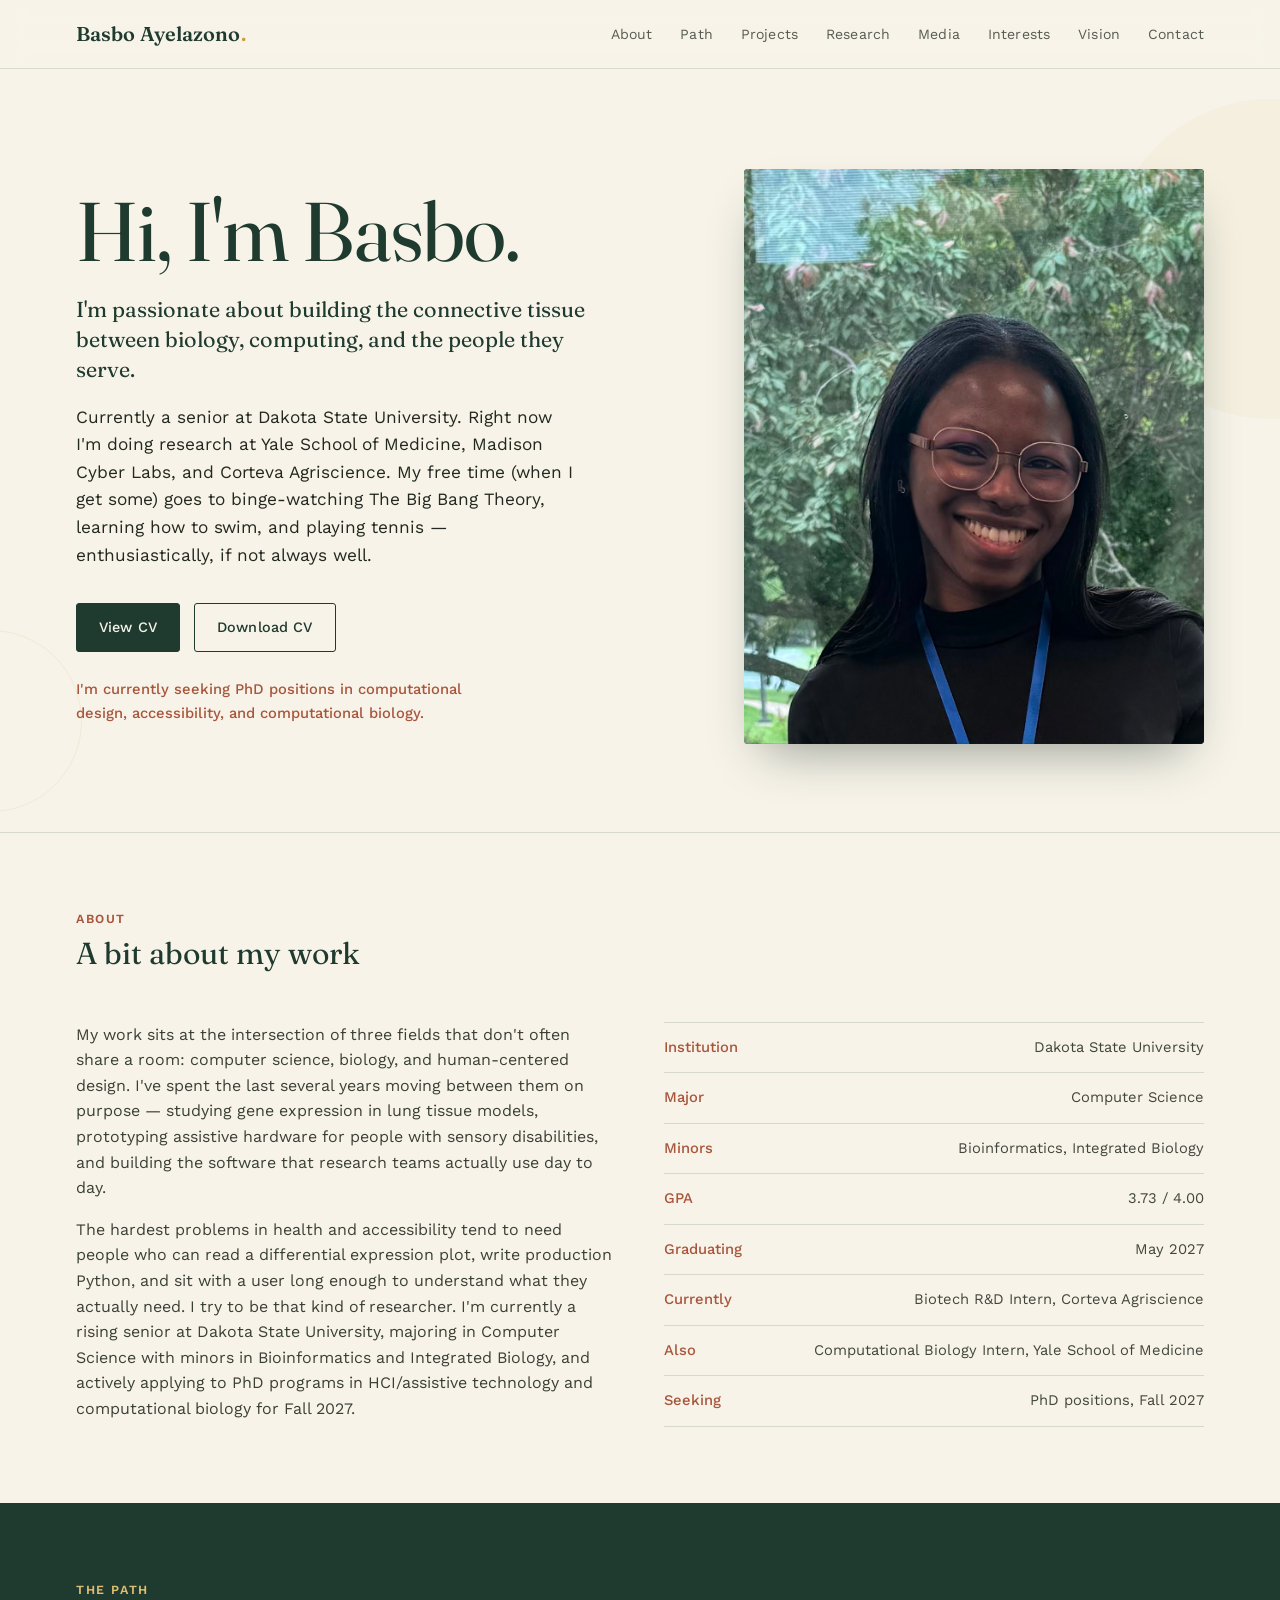
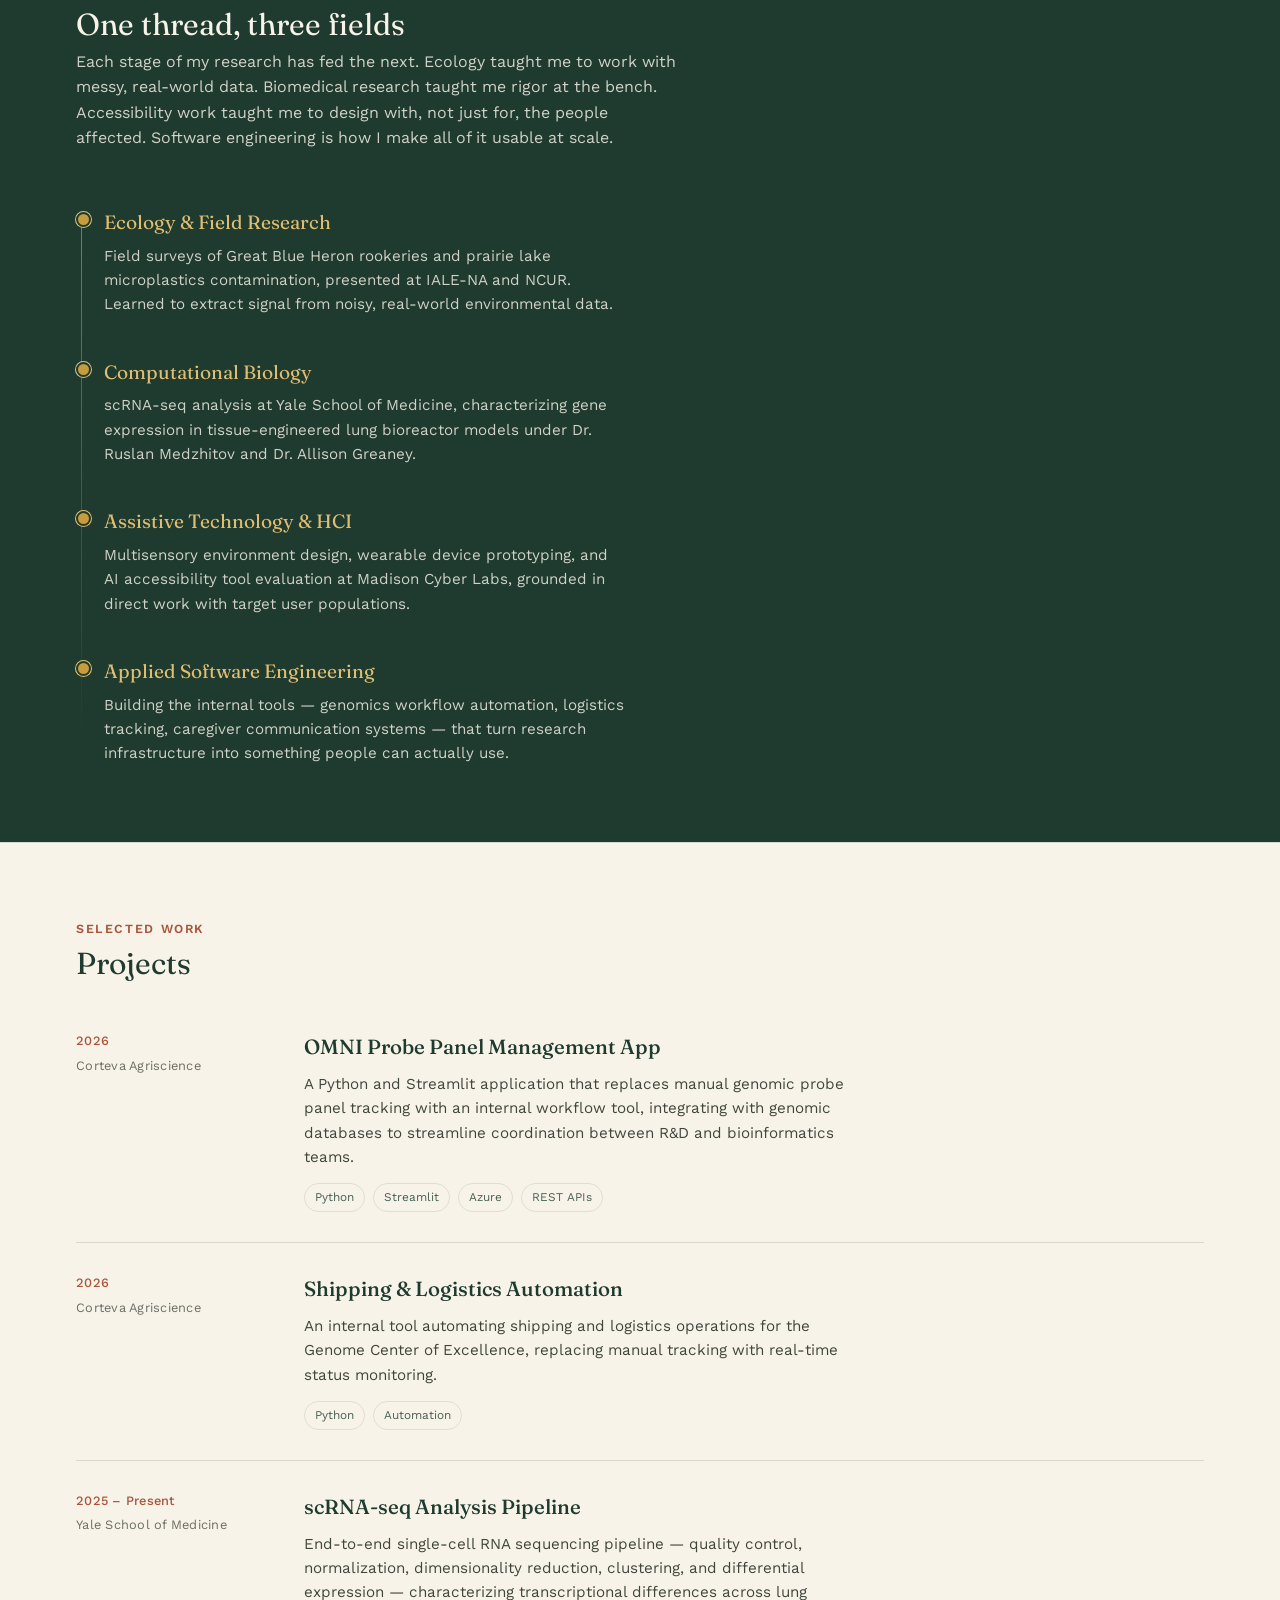
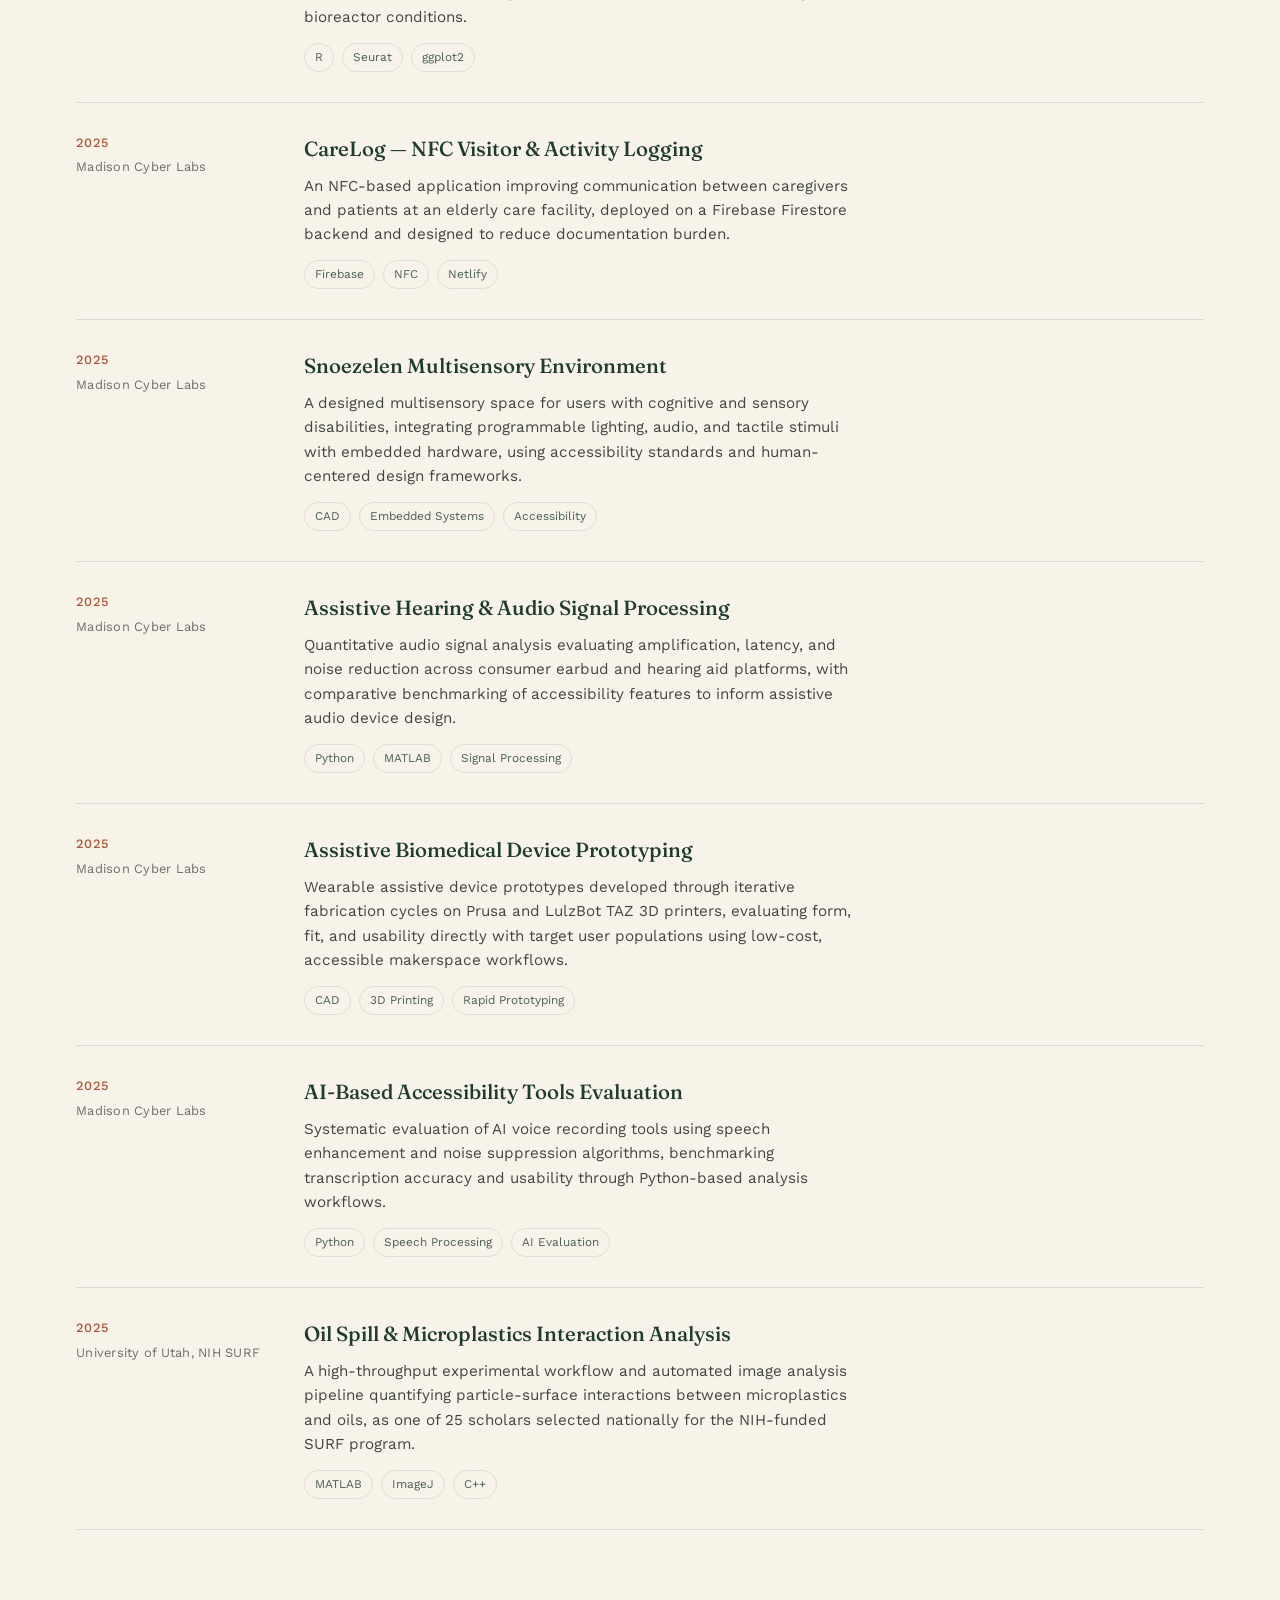
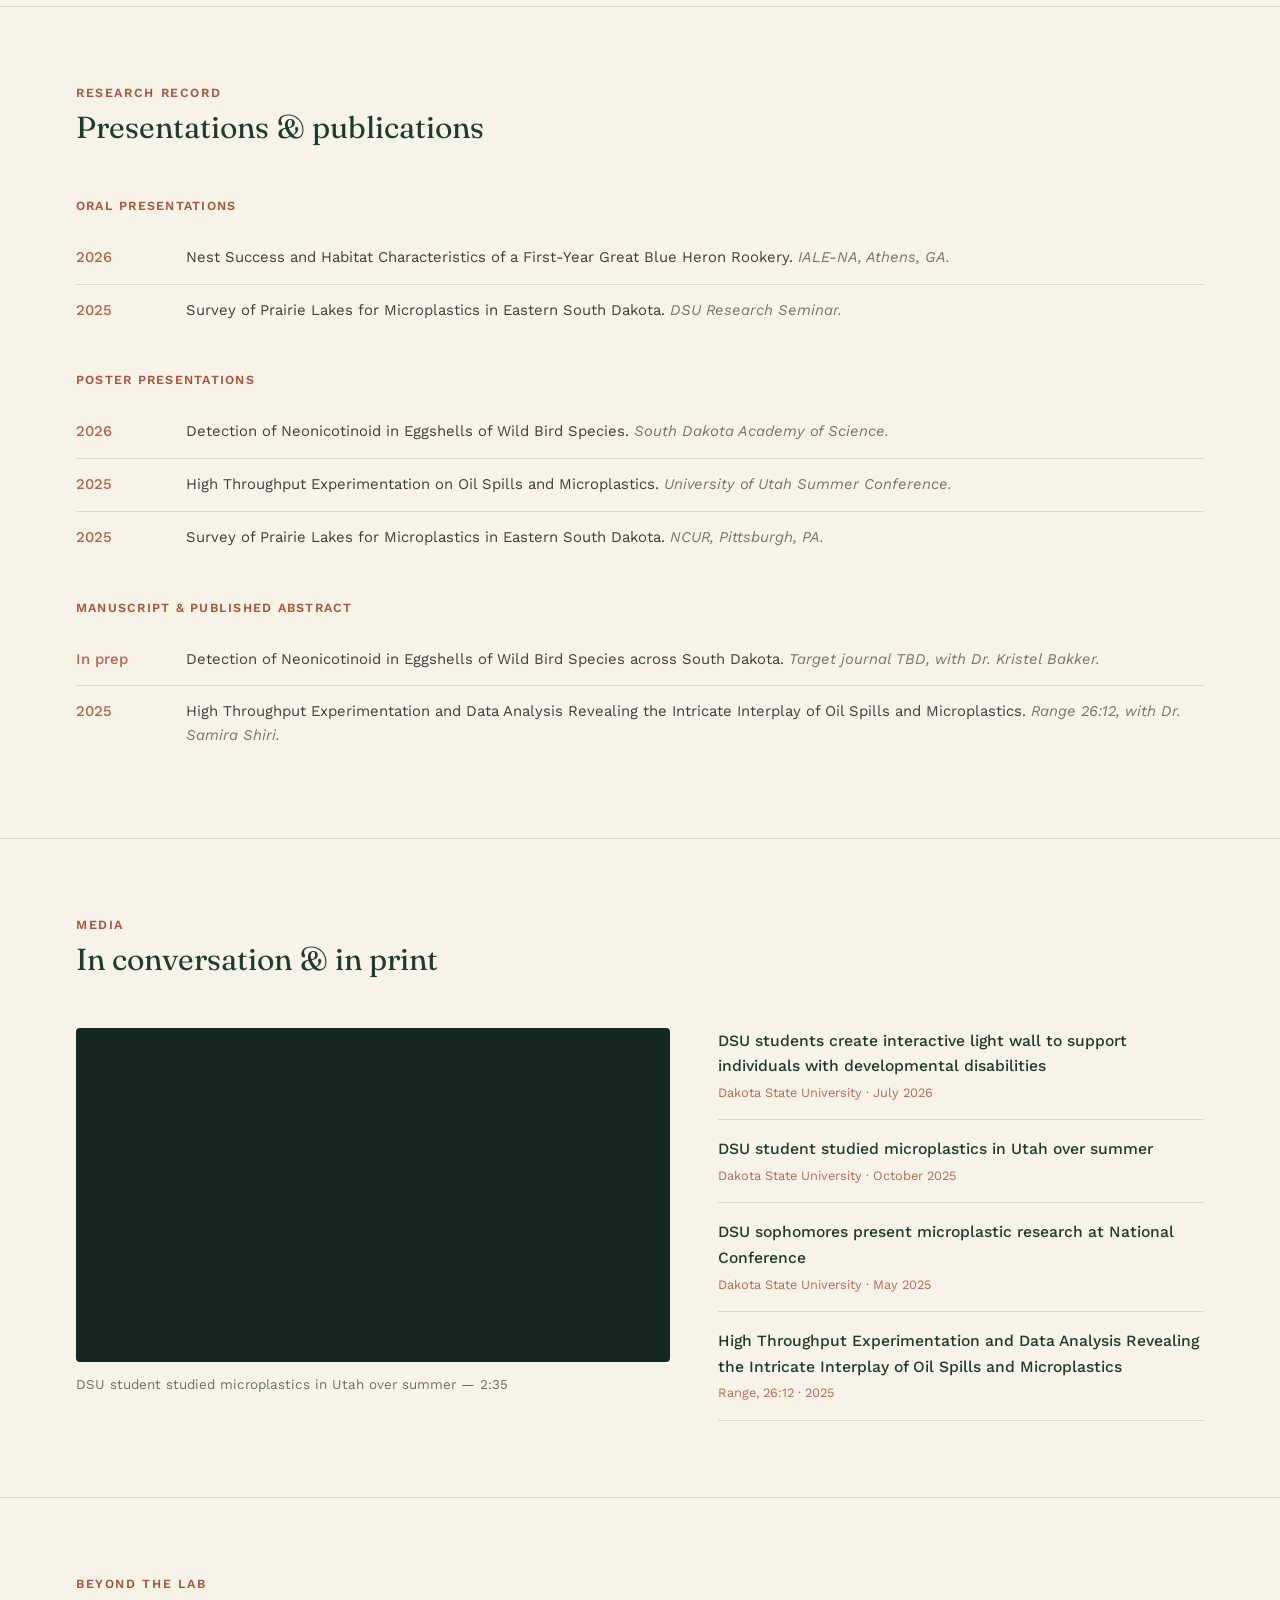
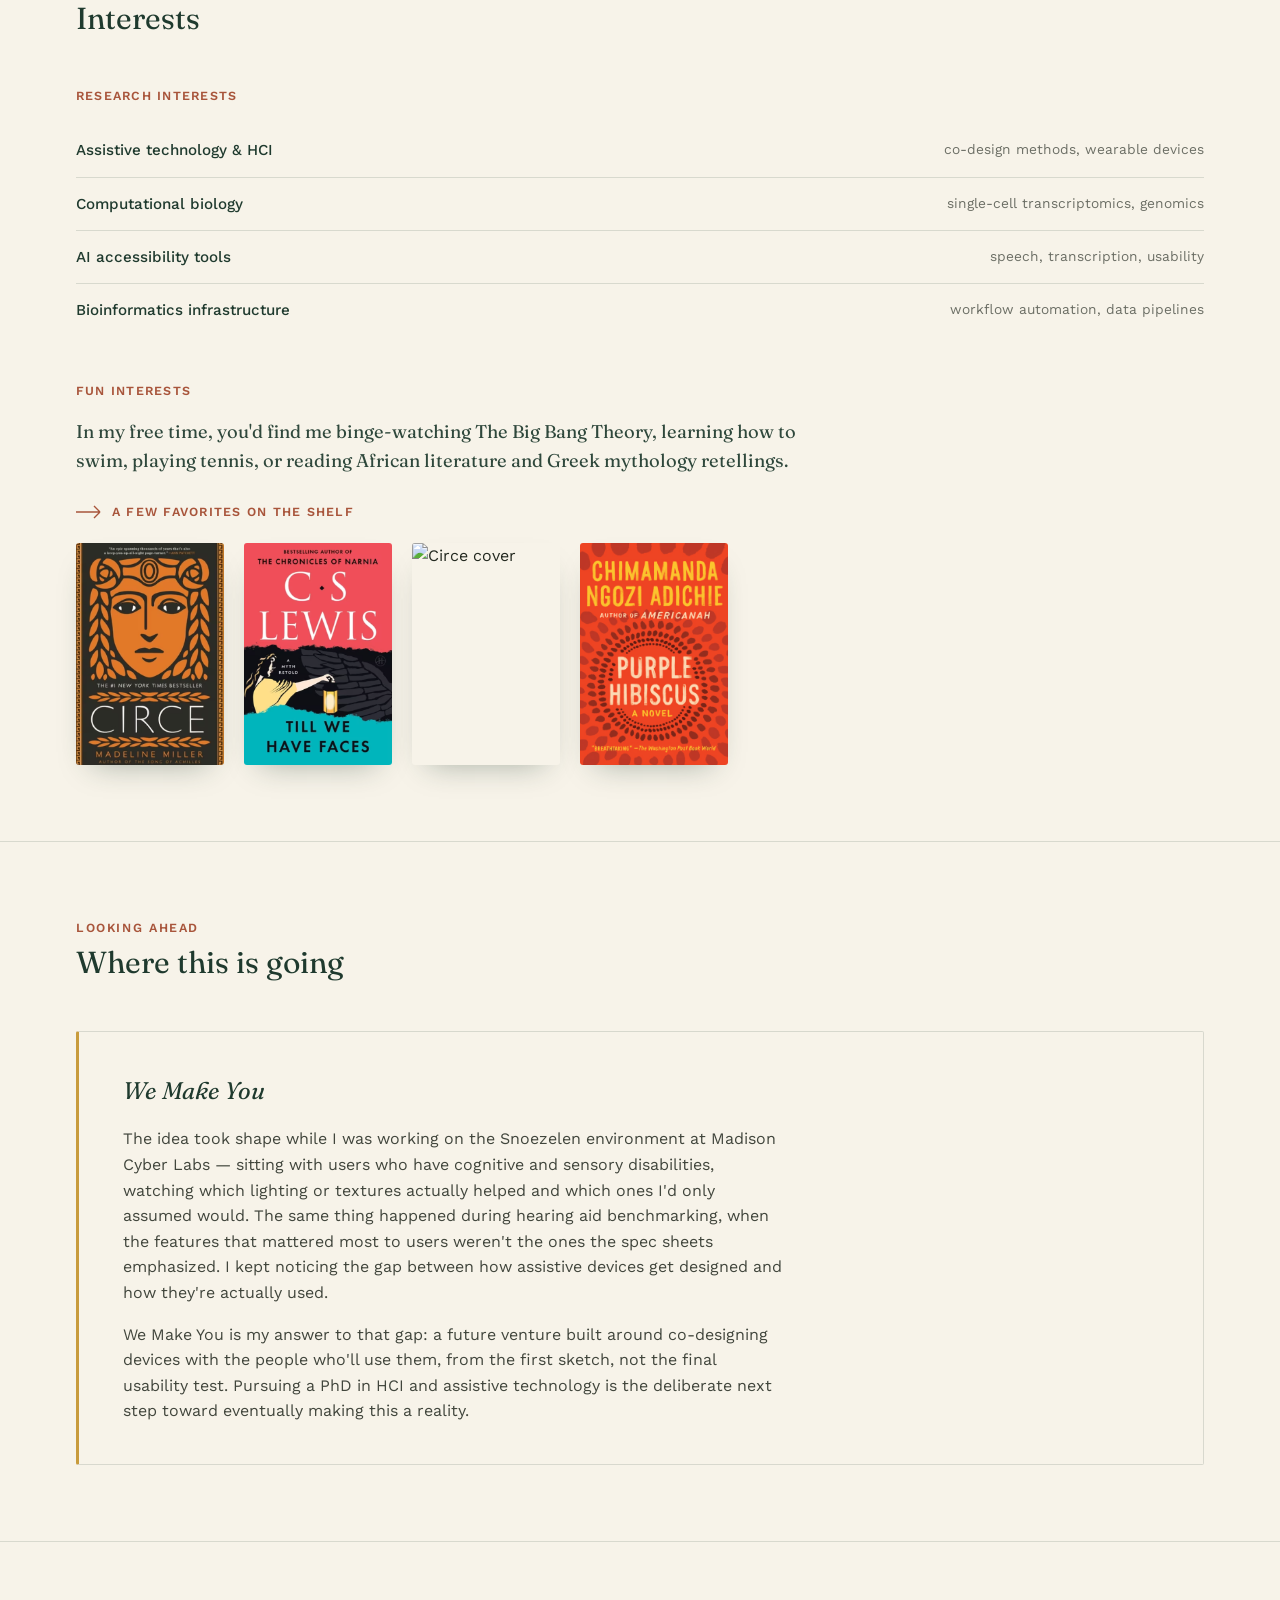
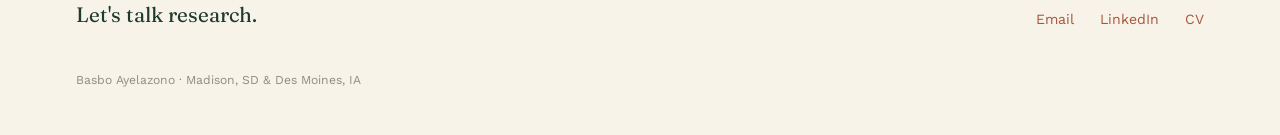
==== commit 00a3352d: "Update print statement from 'Hello' to 'Goodbye'" ====
--- a/index.html
+++ b/index.html
@@ -10,1610 +10,1282 @@
 <link href="https://fonts.googleapis.com/css2?family=Fraunces:opsz,wght@9..144,300;9..144,400;9..144,500;9..144,600&family=Work+Sans:wght@300;400;500;600&display=swap" rel="stylesheet">
 
 <style>
-:root {
-  --forest: #1F3A2E;
-  --forest-deep: #142720;
-  --gold: #C89B3C;
-  --gold-light: #E0BE71;
-  --cream: #F7F3E9;
-  --rust: #A8553B;
-  --ink: #22281F;
-  --line: rgba(31, 58, 46, 0.14);
-
-  --serif: 'Fraunces', serif;
-  --sans: 'Work Sans', sans-serif;
-}
-
-* {
-  margin: 0;
-  padding: 0;
-  box-sizing: border-box;
-}
-
-html {
-  scroll-behavior: smooth;
-}
-
-body {
-  background: var(--cream);
-  color: var(--ink);
-  font-family: var(--sans);
-  font-weight: 400;
-  line-height: 1.6;
-  overflow-x: hidden;
-  cursor: default;
-}
-
-/* =========================================================
-   PAGE LOADER
-========================================================= */
-
-.page-loader {
-  position: fixed;
-  inset: 0;
-  z-index: 9999;
-  background: var(--forest);
-  display: flex;
-  align-items: center;
-  justify-content: center;
-  pointer-events: none;
-  animation: loaderOut 1s cubic-bezier(.77,0,.18,1) 0.5s forwards;
-}
-
-.loader-name {
-  color: var(--cream);
-  font-family: var(--serif);
-  font-size: clamp(2rem, 6vw, 5rem);
-  opacity: 0;
-  transform: translateY(30px);
-  animation: loaderText 0.8s ease forwards;
-}
-
-@keyframes loaderText {
-  to {
+  :root {
+    --forest: #1F3A2E;
+    --forest-deep: #142720;
+    --gold: #C89B3C;
+    --gold-light: #E0BE71;
+    --cream: #F7F3E9;
+    --rust: #A8553B;
+    --ink: #22281F;
+    --line: rgba(31, 58, 46, 0.14);
+    --serif: 'Fraunces', serif;
+    --sans: 'Work Sans', sans-serif;
+  }
+
+  * {
+    margin: 0;
+    padding: 0;
+    box-sizing: border-box;
+  }
+
+  html {
+    scroll-behavior: smooth;
+  }
+
+  body {
+    background: var(--cream);
+    color: var(--ink);
+    font-family: var(--sans);
+    font-weight: 400;
+    line-height: 1.6;
+    overflow-x: hidden;
+  }
+
+  a {
+    color: inherit;
+  }
+
+  :focus-visible {
+    outline: 2px solid var(--gold);
+    outline-offset: 3px;
+  }
+
+  @media (prefers-reduced-motion: reduce) {
+    *,
+    *::before,
+    *::after {
+      animation: none !important;
+      transition: none !important;
+      scroll-behavior: auto !important;
+    }
+  }
+
+  .wrap {
+    max-width: 1240px;
+    margin: 0 auto;
+    padding: 0 56px;
+  }
+
+  @media (max-width: 640px) {
+    .wrap {
+      padding: 0 24px;
+    }
+  }
+
+  /* =========================================================
+     NAV
+     ========================================================= */
+
+  nav {
+    position: sticky;
+    top: 0;
+    z-index: 50;
+    background: rgba(247, 243, 233, 0.92);
+    backdrop-filter: blur(12px);
+    border-bottom: 1px solid var(--line);
+    transition: box-shadow 0.3s ease;
+  }
+
+  nav.scrolled {
+    box-shadow: 0 8px 25px rgba(20, 39, 32, 0.07);
+  }
+
+  nav .wrap {
+    display: flex;
+    align-items: center;
+    justify-content: space-between;
+    height: 68px;
+  }
+
+  .nav-name {
+    font-family: var(--serif);
+    font-weight: 600;
+    font-size: 1.25rem;
+    letter-spacing: 0.005em;
+    color: var(--forest);
+    text-decoration: none;
+    transition: transform 0.3s ease;
+  }
+
+  .nav-name::after {
+    content: '.';
+    color: var(--gold);
+  }
+
+  .nav-name:hover {
+    transform: translateX(3px);
+  }
+
+  .nav-links {
+    display: flex;
+    gap: 28px;
+    list-style: none;
+  }
+
+  .nav-links a {
+    text-decoration: none;
+    font-size: 0.88rem;
+    color: var(--ink);
+    opacity: 0.75;
+    transition: opacity 0.2s ease, color 0.2s ease;
+    letter-spacing: 0.01em;
+    position: relative;
+  }
+
+  .nav-links a::after {
+    content: '';
+    position: absolute;
+    left: 0;
+    bottom: -6px;
+    width: 100%;
+    height: 1px;
+    background: var(--rust);
+    transform: scaleX(0);
+    transform-origin: right;
+    transition: transform 0.3s ease;
+  }
+
+  .nav-links a:hover {
+    opacity: 1;
+    color: var(--rust);
+  }
+
+  .nav-links a:hover::after {
+    transform: scaleX(1);
+    transform-origin: left;
+  }
+
+  .nav-links a.active {
+    opacity: 1;
+    color: var(--rust);
+  }
+
+  .nav-links a.active::after {
+    transform: scaleX(1);
+    transform-origin: left;
+  }
+
+  .nav-toggle {
+    display: none;
+    background: none;
+    border: none;
+    cursor: pointer;
+    width: 32px;
+    height: 32px;
+    position: relative;
+  }
+
+  .nav-toggle span,
+  .nav-toggle span::before,
+  .nav-toggle span::after {
+    content: '';
+    position: absolute;
+    height: 2px;
+    width: 22px;
+    background: var(--forest);
+    left: 5px;
+    transition: transform 0.25s ease;
+  }
+
+  .nav-toggle span {
+    top: 15px;
+  }
+
+  .nav-toggle span::before {
+    top: -7px;
+  }
+
+  .nav-toggle span::after {
+    top: 7px;
+  }
+
+  @media (max-width: 720px) {
+    .nav-links {
+      position: fixed;
+      top: 68px;
+      left: 0;
+      right: 0;
+      flex-direction: column;
+      background: var(--cream);
+      padding: 20px 32px 28px;
+      border-bottom: 1px solid var(--line);
+      gap: 16px;
+      transform: translateY(-8px);
+      opacity: 0;
+      pointer-events: none;
+      transition: opacity 0.2s ease, transform 0.2s ease;
+    }
+
+    .nav-links.open {
+      opacity: 1;
+      transform: translateY(0);
+      pointer-events: auto;
+    }
+
+    .nav-toggle {
+      display: block;
+    }
+  }
+
+  /* =========================================================
+     HERO
+     ========================================================= */
+
+  header.hero {
+    padding: 100px 0 88px;
+    position: relative;
+    overflow: hidden;
+  }
+
+  header.hero::before {
+    content: '';
+    position: absolute;
+    width: 320px;
+    height: 320px;
+    border-radius: 50%;
+    background: var(--gold);
+    opacity: 0.055;
+    top: 30px;
+    right: -150px;
+    pointer-events: none;
+    animation: floatOrb 8s ease-in-out infinite;
+  }
+
+  header.hero::after {
+    content: '';
+    position: absolute;
+    width: 180px;
+    height: 180px;
+    border-radius: 50%;
+    border: 1px solid var(--gold);
+    opacity: 0.12;
+    bottom: 20px;
+    left: -100px;
+    pointer-events: none;
+    animation: floatOrb 10s ease-in-out infinite reverse;
+  }
+
+  @keyframes floatOrb {
+    0%, 100% {
+      transform: translate(0, 0);
+    }
+    50% {
+      transform: translate(15px, -18px);
+    }
+  }
+
+  .hero .wrap {
+    display: grid;
+    grid-template-columns: 1fr 1fr;
+    gap: 56px;
+    align-items: center;
+    position: relative;
+    z-index: 1;
+  }
+
+  .hero .wrap > div:first-child > * {
+    opacity: 0;
+    animation: heroReveal 0.85s cubic-bezier(.22, 1, .36, 1) forwards;
+  }
+
+  .hero h1 {
+    animation-delay: 0.05s !important;
+  }
+
+  .hero-tagline {
+    animation-delay: 0.15s !important;
+  }
+
+  .hero-sub {
+    animation-delay: 0.25s !important;
+  }
+
+  .hero-actions {
+    animation-delay: 0.35s !important;
+  }
+
+  .hero-signature {
+    animation-delay: 0.45s !important;
+  }
+
+  @keyframes heroReveal {
+    from {
+      opacity: 0;
+      transform: translateY(30px);
+    }
+    to {
+      opacity: 1;
+      transform: translateY(0);
+    }
+  }
+
+  .eyebrow {
+    font-size: 0.78rem;
+    text-transform: uppercase;
+    letter-spacing: 0.14em;
+    color: var(--rust);
+    font-weight: 600;
+    margin-bottom: 18px;
+  }
+
+  h1.display {
+    font-family: var(--serif);
+    font-weight: 400;
+    font-size: clamp(3.2rem, 7vw, 5.2rem);
+    line-height: 1.05;
+    color: var(--forest);
+    letter-spacing: -0.01em;
+  }
+
+  h1.display em {
+    font-style: italic;
+    font-weight: 400;
+  }
+
+  .hero-tagline {
+    margin-top: 20px;
+    font-family: var(--serif);
+    font-size: 1.35rem;
+    line-height: 1.4;
+    color: var(--forest);
+    max-width: 44ch;
+  }
+
+  .hero-tagline em {
+    font-style: italic;
+  }
+
+  .hero-sub {
+    margin-top: 18px;
+    font-size: 1.08rem;
+    color: var(--ink);
+    opacity: 0.82;
+    max-width: 46ch;
+  }
+
+  .hero-actions {
+    margin-top: 34px;
+    display: flex;
+    gap: 14px;
+    flex-wrap: wrap;
+  }
+
+  .btn {
+    display: inline-flex;
+    align-items: center;
+    gap: 8px;
+    padding: 12px 22px;
+    border-radius: 3px;
+    font-size: 0.9rem;
+    font-weight: 500;
+    text-decoration: none;
+    transition:
+      background 0.25s ease,
+      color 0.25s ease,
+      border-color 0.25s ease,
+      transform 0.25s ease;
+    letter-spacing: 0.01em;
+    position: relative;
+    overflow: hidden;
+  }
+
+  .btn::after {
+    content: '';
+    position: absolute;
+    top: 0;
+    left: -120%;
+    width: 80%;
+    height: 100%;
+    background: rgba(255,255,255,0.13);
+    transform: skewX(-20deg);
+    transition: left 0.45s ease;
+  }
+
+  .btn:hover::after {
+    left: 130%;
+  }
+
+  .btn:hover {
+    transform: translateY(-3px);
+  }
+
+  .btn-primary {
+    background: var(--forest);
+    color: var(--cream);
+    border: 1px solid var(--forest);
+  }
+
+  .btn-primary:hover {
+    background: var(--forest-deep);
+  }
+
+  .btn-secondary {
+    background: transparent;
+    color: var(--forest);
+    border: 1px solid var(--forest);
+  }
+
+  .btn-secondary:hover {
+    background: var(--forest);
+    color: var(--cream);
+  }
+
+  .hero-signature {
+    margin-top: 26px;
+    font-size: 0.92rem;
+    font-weight: 500;
+    color: var(--rust);
+    max-width: 46ch;
+  }
+
+  .portrait {
+    width: 100%;
+    max-width: 460px;
+    margin-left: auto;
+    aspect-ratio: 4 / 5;
+    border-radius: 4px;
+    background: linear-gradient(160deg, var(--forest) 0%, var(--forest-deep) 100%);
+    display: flex;
+    align-items: center;
+    justify-content: center;
+    position: relative;
+    overflow: hidden;
+    box-shadow: 0 24px 48px -20px rgba(20, 39, 32, 0.45);
+    opacity: 0;
+    animation: portraitReveal 1s cubic-bezier(.22, 1, .36, 1) 0.2s forwards;
+    transition:
+      transform 0.5s cubic-bezier(.22, 1, .36, 1),
+      box-shadow 0.5s ease;
+  }
+
+  @keyframes portraitReveal {
+    from {
+      opacity: 0;
+      transform: translateY(35px) scale(0.97);
+    }
+    to {
+      opacity: 1;
+      transform: translateY(0) scale(1);
+    }
+  }
+
+  .portrait:hover {
+    transform: translateY(-8px);
+    box-shadow: 0 32px 65px -22px rgba(20, 39, 32, 0.55);
+  }
+
+  .portrait img {
+    width: 100%;
+    height: 100%;
+    object-fit: cover;
+    display: block;
+    transition: transform 0.8s cubic-bezier(.22, 1, .36, 1);
+  }
+
+  .portrait:hover img {
+    transform: scale(1.035);
+  }
+
+  .portrait-initials {
+    font-family: var(--serif);
+    font-size: 4.2rem;
+    color: var(--gold-light);
+    opacity: 0.85;
+    font-weight: 400;
+  }
+
+  .portrait-note {
+    position: absolute;
+    bottom: 14px;
+    left: 14px;
+    right: 14px;
+    font-size: 0.68rem;
+    color: var(--cream);
+    opacity: 0.55;
+    letter-spacing: 0.03em;
+  }
+
+  @media (max-width: 720px) {
+    .hero .wrap {
+      grid-template-columns: 1fr;
+    }
+
+    .portrait {
+      max-width: 320px;
+      margin: 0 auto;
+    }
+
+    header.hero {
+      padding: 64px 0 56px;
+    }
+  }
+
+  /* =========================================================
+     SECTION SHELL
+     ========================================================= */
+
+  section {
+    padding: 76px 0;
+    border-top: 1px solid var(--line);
+  }
+
+  .section-head {
+    display: flex;
+    align-items: baseline;
+    justify-content: space-between;
+    margin-bottom: 44px;
+    gap: 24px;
+    flex-wrap: wrap;
+  }
+
+  h2.section-title {
+    font-family: var(--serif);
+    font-weight: 400;
+    font-size: 1.9rem;
+    color: var(--forest);
+  }
+
+  .section-kicker {
+    font-size: 0.78rem;
+    text-transform: uppercase;
+    letter-spacing: 0.13em;
+    color: var(--rust);
+    font-weight: 600;
+  }
+
+  /* =========================================================
+     SCROLL REVEAL
+     ========================================================= */
+
+  .reveal {
+    opacity: 0;
+    transform: translateY(45px);
+    transition:
+      opacity 0.8s cubic-bezier(.22, 1, .36, 1),
+      transform 0.8s cubic-bezier(.22, 1, .36, 1);
+  }
+
+  .reveal.visible {
     opacity: 1;
     transform: translateY(0);
   }
-}
-
-@keyframes loaderOut {
-  0% {
-    opacity: 1;
-  }
-  100% {
+
+  .reveal-delay-1 {
+    transition-delay: 0.08s;
+  }
+
+  .reveal-delay-2 {
+    transition-delay: 0.16s;
+  }
+
+  .reveal-delay-3 {
+    transition-delay: 0.24s;
+  }
+
+  /* =========================================================
+     ABOUT
+     ========================================================= */
+
+  .about-grid {
+    display: grid;
+    grid-template-columns: 1fr 1fr;
+    gap: 48px;
+  }
+
+  .about-grid p {
+    margin-bottom: 16px;
+    opacity: 0.88;
+  }
+
+  .about-grid p:last-child {
+    margin-bottom: 0;
+  }
+
+  .fact-list {
+    list-style: none;
+    border-top: 1px solid var(--line);
+  }
+
+  .fact-list li {
+    display: flex;
+    justify-content: space-between;
+    gap: 20px;
+    padding: 13px 0;
+    border-bottom: 1px solid var(--line);
+    font-size: 0.92rem;
+    transition:
+      padding-left 0.3s ease,
+      background 0.3s ease;
+  }
+
+  .fact-list li:hover {
+    padding-left: 8px;
+  }
+
+  .fact-label {
+    color: var(--rust);
+    font-weight: 500;
+  }
+
+  .fact-value {
+    text-align: right;
+    opacity: 0.85;
+  }
+
+  @media (max-width: 720px) {
+    .about-grid {
+      grid-template-columns: 1fr;
+    }
+  }
+
+  /* =========================================================
+     THREAD
+     ========================================================= */
+
+  .thread-section {
+    border-top: 1px solid var(--line);
+    background: var(--forest);
+    color: var(--cream);
+    overflow: hidden;
+  }
+
+  .thread-section .section-kicker {
+    color: var(--gold-light);
+  }
+
+  .thread-section h2.section-title {
+    color: var(--cream);
+  }
+
+  .thread-section .lede {
+    max-width: 60ch;
+    opacity: 0.82;
+    margin-bottom: 56px;
+    font-size: 1rem;
+  }
+
+  .thread {
+    position: relative;
+    padding-left: 28px;
+  }
+
+  .thread::before {
+    content: '';
+    position: absolute;
+    left: 5px;
+    top: 6px;
+    bottom: 6px;
+    width: 1px;
+    background: linear-gradient(var(--gold-light), transparent 96%);
+    opacity: 0.5;
+    transform-origin: top;
+    transform: scaleY(0);
+    transition: transform 1.5s ease;
+  }
+
+  .thread.line-visible::before {
+    transform: scaleY(1);
+  }
+
+  .thread-node {
+    position: relative;
+    padding-bottom: 40px;
     opacity: 0;
-    visibility: hidden;
-  }
-}
-
-/* =========================================================
-   CUSTOM SCROLL PROGRESS
-========================================================= */
-
-.scroll-progress {
-  position: fixed;
-  left: 18px;
-  top: 50%;
-  width: 2px;
-  height: 100px;
-  transform: translateY(-50%);
-  background: rgba(31, 58, 46, 0.12);
-  z-index: 100;
-  overflow: hidden;
-}
-
-.scroll-progress-bar {
-  width: 100%;
-  height: 100%;
-  background: var(--gold);
-  transform-origin: top;
-  transform: scaleY(0);
-}
-
-/* =========================================================
-   GENERAL
-========================================================= */
-
-a {
-  color: inherit;
-}
-
-:focus-visible {
-  outline: 2px solid var(--gold);
-  outline-offset: 3px;
-}
-
-@media (prefers-reduced-motion: reduce) {
-  *,
-  *::before,
-  *::after {
-    animation: none !important;
-    transition: none !important;
-    scroll-behavior: auto !important;
-  }
-}
-
-.wrap {
-  max-width: 1240px;
-  margin: 0 auto;
-  padding: 0 56px;
-}
-
-@media (max-width: 640px) {
-  .wrap {
-    padding: 0 24px;
-  }
-
-  .scroll-progress {
-    display: none;
-  }
-}
-
-/* =========================================================
-   NAVIGATION
-========================================================= */
-
-nav {
-  position: sticky;
-  top: 0;
-  z-index: 50;
-  background: rgba(247, 243, 233, 0.86);
-  backdrop-filter: blur(12px);
-  border-bottom: 1px solid transparent;
-  transition:
-    background 0.35s ease,
-    border-color 0.35s ease,
-    box-shadow 0.35s ease;
-}
-
-nav.scrolled {
-  background: rgba(247, 243, 233, 0.96);
-  border-color: var(--line);
-  box-shadow: 0 10px 35px rgba(20, 39, 32, 0.05);
-}
-
-nav .wrap {
-  display: flex;
-  align-items: center;
-  justify-content: space-between;
-  height: 68px;
-}
-
-.nav-name {
-  font-family: var(--serif);
-  font-weight: 600;
-  font-size: 1.25rem;
-  letter-spacing: 0.005em;
-  color: var(--forest);
-  text-decoration: none;
-  position: relative;
-}
-
-.nav-name::after {
-  content: '.';
-  color: var(--gold);
-  transition: color 0.3s ease;
-}
-
-.nav-name:hover::after {
-  color: var(--rust);
-}
-
-.nav-links {
-  display: flex;
-  gap: 28px;
-  list-style: none;
-}
-
-.nav-links li {
-  overflow: hidden;
-}
-
-.nav-links a {
-  text-decoration: none;
-  font-size: 0.88rem;
-  color: var(--ink);
-  opacity: 0.7;
-  position: relative;
-  padding-bottom: 4px;
-  transition:
-    opacity 0.25s ease,
-    color 0.25s ease;
-}
-
-.nav-links a::after {
-  content: '';
-  position: absolute;
-  left: 0;
-  bottom: 0;
-  width: 100%;
-  height: 1px;
-  background: var(--gold);
-  transform: scaleX(0);
-  transform-origin: right;
-  transition: transform 0.3s ease;
-}
-
-.nav-links a:hover {
-  opacity: 1;
-  color: var(--rust);
-}
-
-.nav-links a:hover::after {
-  transform: scaleX(1);
-  transform-origin: left;
-}
-
-.nav-toggle {
-  display: none;
-  background: none;
-  border: none;
-  cursor: pointer;
-  width: 32px;
-  height: 32px;
-  position: relative;
-}
-
-.nav-toggle span,
-.nav-toggle span::before,
-.nav-toggle span::after {
-  content: '';
-  position: absolute;
-  height: 2px;
-  width: 22px;
-  background: var(--forest);
-  left: 5px;
-  transition: transform 0.3s ease;
-}
-
-.nav-toggle span {
-  top: 15px;
-}
-
-.nav-toggle span::before {
-  top: -7px;
-}
-
-.nav-toggle span::after {
-  top: 7px;
-}
-
-.nav-toggle.active span {
-  background: transparent;
-}
-
-.nav-toggle.active span::before {
-  transform: translateY(7px) rotate(45deg);
-}
-
-.nav-toggle.active span::after {
-  transform: translateY(-7px) rotate(-45deg);
-}
-
-@media (max-width: 720px) {
-  .nav-links {
-    position: fixed;
-    top: 68px;
-    left: 0;
-    right: 0;
-    flex-direction: column;
-    background: var(--cream);
-    padding: 20px 32px 28px;
-    border-bottom: 1px solid var(--line);
-    gap: 16px;
-    transform: translateY(-10px);
-    opacity: 0;
-    pointer-events: none;
+    transform: translateX(-30px);
     transition:
-      opacity 0.3s ease,
-      transform 0.3s ease;
-  }
-
-  .nav-links.open {
-    opacity: 1;
-    transform: translateY(0);
-    pointer-events: auto;
-  }
-
-  .nav-toggle {
-    display: block;
-  }
-}
-
-/* =========================================================
-   HERO
-========================================================= */
-
-header.hero {
-  min-height: calc(100vh - 68px);
-  padding: 100px 0 88px;
-  position: relative;
-  display: flex;
-  align-items: center;
-  overflow: hidden;
-}
-
-header.hero::before {
-  content: '';
-  position: absolute;
-  width: 500px;
-  height: 500px;
-  border-radius: 50%;
-  background: rgba(200, 155, 60, 0.07);
-  top: -220px;
-  right: -180px;
-  filter: blur(3px);
-  animation: heroOrb 10s ease-in-out infinite alternate;
-}
-
-@keyframes heroOrb {
-  from {
-    transform: translate(0, 0) scale(1);
-  }
-
-  to {
-    transform: translate(-30px, 35px) scale(1.08);
-  }
-}
-
-.hero .wrap {
-  display: grid;
-  grid-template-columns: 1fr 1fr;
-  gap: 56px;
-  align-items: center;
-}
-
-.hero-copy {
-  position: relative;
-  z-index: 2;
-}
-
-.eyebrow {
-  font-size: 0.78rem;
-  text-transform: uppercase;
-  letter-spacing: 0.14em;
-  color: var(--rust);
-  font-weight: 600;
-  margin-bottom: 18px;
-}
-
-h1.display {
-  font-family: var(--serif);
-  font-weight: 400;
-  font-size: clamp(3.2rem, 7vw, 5.2rem);
-  line-height: 1.05;
-  color: var(--forest);
-  letter-spacing: -0.01em;
-  overflow: hidden;
-}
-
-h1.display .hero-word {
-  display: inline-block;
-  opacity: 0;
-  transform: translateY(100%);
-  animation: heroWord 1s cubic-bezier(.16,1,.3,1) forwards;
-}
-
-h1.display .hero-word:nth-child(2) {
-  animation-delay: 0.12s;
-}
-
-@keyframes heroWord {
-  to {
-    opacity: 1;
-    transform: translateY(0);
-  }
-}
-
-.hero-tagline {
-  margin-top: 20px;
-  font-family: var(--serif);
-  font-size: 1.35rem;
-  line-height: 1.4;
-  color: var(--forest);
-  max-width: 44ch;
-  opacity: 0;
-  transform: translateY(25px);
-  animation: heroFade 0.9s ease 0.45s forwards;
-}
-
-.hero-sub {
-  margin-top: 18px;
-  font-size: 1.08rem;
-  color: var(--ink);
-  opacity: 0;
-  max-width: 46ch;
-  transform: translateY(25px);
-  animation: heroFade 0.9s ease 0.65s forwards;
-}
-
-.hero-actions {
-  margin-top: 34px;
-  display: flex;
-  gap: 14px;
-  flex-wrap: wrap;
-  opacity: 0;
-  transform: translateY(20px);
-  animation: heroFade 0.9s ease 0.82s forwards;
-}
-
-@keyframes heroFade {
-  to {
-    opacity: 1;
-    transform: translateY(0);
-  }
-}
-
-.btn {
-  display: inline-flex;
-  align-items: center;
-  gap: 8px;
-  padding: 12px 22px;
-  border-radius: 3px;
-  font-size: 0.9rem;
-  font-weight: 500;
-  text-decoration: none;
-  position: relative;
-  overflow: hidden;
-  transition:
-    transform 0.25s ease,
-    background 0.25s ease,
-    color 0.25s ease,
-    border-color 0.25s ease;
-}
-
-.btn:hover {
-  transform: translateY(-3px);
-}
-
-.btn-primary {
-  background: var(--forest);
-  color: var(--cream);
-  border: 1px solid var(--forest);
-}
-
-.btn-primary::before,
-.btn-secondary::before {
-  content: '';
-  position: absolute;
-  inset: 0;
-  transform: translateX(-101%);
-  transition: transform 0.35s cubic-bezier(.77,0,.18,1);
-}
-
-.btn-primary::before {
-  background: var(--gold);
-}
-
-.btn-secondary::before {
-  background: var(--forest);
-}
-
-.btn:hover::before {
-  transform: translateX(0);
-}
-
-.btn span {
-  position: relative;
-  z-index: 2;
-}
-
-.btn-primary:hover {
-  background: var(--gold);
-  border-color: var(--gold);
-  color: var(--forest);
-}
-
-.btn-secondary {
-  background: transparent;
-  color: var(--forest);
-  border: 1px solid var(--forest);
-}
-
-.btn-secondary:hover {
-  background: var(--forest);
-  color: var(--cream);
-}
-
-.hero-signature {
-  margin-top: 26px;
-  font-size: 0.92rem;
-  font-weight: 500;
-  color: var(--rust);
-  max-width: 46ch;
-  opacity: 0;
-  transform: translateY(20px);
-  animation: heroFade 0.9s ease 1s forwards;
-}
-
-.portrait-wrap {
-  perspective: 1000px;
-  display: flex;
-  justify-content: flex-end;
-  opacity: 0;
-  transform: translateX(70px);
-  animation: portraitIn 1.2s cubic-bezier(.16,1,.3,1) 0.45s forwards;
-}
-
-@keyframes portraitIn {
-  to {
+      opacity 0.75s cubic-bezier(.22, 1, .36, 1),
+      transform 0.75s cubic-bezier(.22, 1, .36, 1);
+  }
+
+  .thread-node.visible {
     opacity: 1;
     transform: translateX(0);
   }
-}
-
-.portrait {
-  width: 100%;
-  max-width: 460px;
-  margin-left: auto;
-  aspect-ratio: 4 / 5;
-  border-radius: 4px;
-  background: linear-gradient(
-    160deg,
-    var(--forest) 0%,
-    var(--forest-deep) 100%
-  );
-  display: flex;
-  align-items: center;
-  justify-content: center;
-  position: relative;
-  overflow: hidden;
-  box-shadow: 0 24px 48px -20px rgba(20, 39, 32, 0.45);
-  transition:
-    transform 0.6s cubic-bezier(.16,1,.3,1),
-    box-shadow 0.4s ease;
-}
-
-.portrait:hover {
-  transform: rotateY(-2deg) rotateX(2deg) translateY(-8px);
-  box-shadow: 0 35px 60px -22px rgba(20, 39, 32, 0.5);
-}
-
-.portrait::after {
-  content: '';
-  position: absolute;
-  inset: 0;
-  border: 1px solid rgba(224, 190, 113, 0.2);
-  pointer-events: none;
-}
-
-.portrait img {
-  width: 100%;
-  height: 100%;
-  object-fit: cover;
-  display: block;
-  transition: transform 1s cubic-bezier(.16,1,.3,1);
-}
-
-.portrait:hover img {
-  transform: scale(1.035);
-}
-
-.portrait-note {
-  position: absolute;
-  bottom: 14px;
-  left: 14px;
-  right: 14px;
-  font-size: 0.68rem;
-  color: var(--cream);
-  opacity: 0.55;
-  letter-spacing: 0.03em;
-  z-index: 2;
-}
-
-.hero-scroll {
-  position: absolute;
-  bottom: 25px;
-  left: 50%;
-  transform: translateX(-50%);
-  display: flex;
-  flex-direction: column;
-  align-items: center;
-  gap: 8px;
-  color: var(--rust);
-  font-size: 0.68rem;
-  text-transform: uppercase;
-  letter-spacing: 0.12em;
-  opacity: 0.7;
-  animation: scrollFloat 2s ease-in-out infinite;
-}
-
-.hero-scroll-line {
-  width: 1px;
-  height: 34px;
-  background: var(--gold);
-}
-
-@keyframes scrollFloat {
-  0%, 100% {
-    transform: translateX(-50%) translateY(0);
-  }
-
-  50% {
-    transform: translateX(-50%) translateY(7px);
-  }
-}
-
-@media (max-width: 720px) {
-  header.hero {
-    min-height: auto;
-    padding: 64px 0 80px;
-  }
-
-  .hero .wrap {
-    grid-template-columns: 1fr;
-  }
-
-  .portrait-wrap {
-    justify-content: center;
-  }
-
-  .portrait {
-    max-width: 320px;
-  }
-
-  .hero-scroll {
-    display: none;
-  }
-}
-
-/* =========================================================
-   SECTIONS
-========================================================= */
-
-section {
-  padding: 100px 0;
-  border-top: 1px solid var(--line);
-  position: relative;
-}
-
-.section-head {
-  display: flex;
-  align-items: baseline;
-  justify-content: space-between;
-  margin-bottom: 56px;
-  gap: 24px;
-  flex-wrap: wrap;
-}
-
-.section-head > div {
-  position: relative;
-}
-
-.section-number {
-  position: absolute;
-  left: -45px;
-  top: 3px;
-  font-size: 0.68rem;
-  color: var(--gold);
-  letter-spacing: 0.1em;
-  opacity: 0.8;
-}
-
-h2.section-title {
-  font-family: var(--serif);
-  font-weight: 400;
-  font-size: clamp(1.9rem, 4vw, 2.5rem);
-  color: var(--forest);
-  overflow: hidden;
-}
-
-.section-title-inner {
-  display: inline-block;
-  transform: translateY(105%);
-  opacity: 0;
-  transition:
-    transform 0.9s cubic-bezier(.16,1,.3,1),
-    opacity 0.7s ease;
-}
-
-.reveal.visible .section-title-inner {
-  transform: translateY(0);
-  opacity: 1;
-}
-
-.section-kicker {
-  font-size: 0.78rem;
-  text-transform: uppercase;
-  letter-spacing: 0.13em;
-  color: var(--rust);
-  font-weight: 600;
-  margin-bottom: 7px;
-}
-
-.reveal {
-  opacity: 0;
-  transform: translateY(45px);
-  transition:
-    opacity 0.9s ease,
-    transform 0.9s cubic-bezier(.16,1,.3,1);
-}
-
-.reveal.visible {
-  opacity: 1;
-  transform: translateY(0);
-}
-
-/* =========================================================
-   ABOUT
-========================================================= */
-
-.about-grid {
-  display: grid;
-  grid-template-columns: 1fr 1fr;
-  gap: 60px;
-}
-
-.about-grid p {
-  margin-bottom: 18px;
-  opacity: 0.88;
-}
-
-.about-grid p:last-child {
-  margin-bottom: 0;
-}
-
-.about-copy {
-  opacity: 0;
-  transform: translateY(30px);
-}
-
-.about-copy.visible {
-  animation: revealUp 0.9s cubic-bezier(.16,1,.3,1) forwards;
-}
-
-.fact-list {
-  list-style: none;
-  border-top: 1px solid var(--line);
-}
-
-.fact-list li {
-  display: flex;
-  justify-content: space-between;
-  gap: 20px;
-  padding: 14px 0;
-  border-bottom: 1px solid var(--line);
-  font-size: 0.92rem;
-  transition:
-    padding-left 0.3s ease,
-    background 0.3s ease;
-}
-
-.fact-list li:hover {
-  padding-left: 10px;
-}
-
-.fact-label {
-  color: var(--rust);
-  font-weight: 500;
-}
-
-.fact-value {
-  text-align: right;
-  opacity: 0.85;
-}
-
-@keyframes revealUp {
-  to {
-    opacity: 1;
-    transform: translateY(0);
-  }
-}
-
-@media (max-width: 720px) {
-  .about-grid {
-    grid-template-columns: 1fr;
-  }
-
-  .section-number {
-    display: none;
-  }
-}
-
-/* =========================================================
-   RESEARCH THREAD
-========================================================= */
-
-.thread-section {
-  border-top: 1px solid var(--line);
-  background: var(--forest);
-  color: var(--cream);
-  overflow: hidden;
-}
-
-.thread-section .section-kicker {
-  color: var(--gold-light);
-}
-
-.thread-section h2.section-title {
-  color: var(--cream);
-}
-
-.thread-section .lede {
-  max-width: 60ch;
-  opacity: 0.82;
-  margin-bottom: 65px;
-  font-size: 1rem;
-}
-
-.thread {
-  position: relative;
-  padding-left: 35px;
-}
-
-.thread::before {
-  content: '';
-  position: absolute;
-  left: 5px;
-  top: 6px;
-  bottom: 6px;
-  width: 1px;
-  background: linear-gradient(
-    var(--gold-light),
-    rgba(224,190,113,0.05)
-  );
-}
-
-.thread-progress {
-  position: absolute;
-  left: 4px;
-  top: 6px;
-  width: 3px;
-  height: 0;
-  background: var(--gold);
-  z-index: 2;
-  transition: height 0.15s linear;
-}
-
-.thread-node {
-  position: relative;
-  padding-bottom: 60px;
-  opacity: 0;
-  transform: translateX(-25px);
-  transition:
-    opacity 0.8s ease,
-    transform 0.8s cubic-bezier(.16,1,.3,1);
-}
-
-.thread-node.visible {
-  opacity: 1;
-  transform: translateX(0);
-}
-
-.thread-node:nth-child(2) {
-  transition-delay: 0.08s;
-}
-
-.thread-node:nth-child(3) {
-  transition-delay: 0.16s;
-}
-
-.thread-node:nth-child(4) {
-  transition-delay: 0.24s;
-}
-
-.thread-node:last-child {
-  padding-bottom: 0;
-}
-
-.thread-node::before {
-  content: '';
-  position: absolute;
-  left: -35px;
-  top: 5px;
-  width: 11px;
-  height: 11px;
-  border-radius: 50%;
-  background: var(--forest);
-  border: 2px solid var(--gold);
-  box-shadow: 0 0 0 0 rgba(224,190,113,0.5);
-  transition:
-    background 0.35s ease,
-    box-shadow 0.35s ease,
-    transform 0.35s ease;
-}
-
-.thread-node.visible::before {
-  background: var(--gold);
-  box-shadow: 0 0 0 7px rgba(224,190,113,0.08);
-  transform: scale(1.15);
-}
-
-.thread-node .t-field {
-  font-family: var(--serif);
-  font-size: 1.35rem;
-  color: var(--gold-light);
-  margin-bottom: 7px;
-}
-
-.thread-node .t-desc {
-  opacity: 0.82;
-  max-width: 58ch;
-  font-size: 0.95rem;
-}
-
-/* =========================================================
-   PROJECTS
-========================================================= */
-
-.project-list {
-  display: flex;
-  flex-direction: column;
-}
-
-.project {
-  display: grid;
-  grid-template-columns: 200px 1fr;
-  gap: 28px;
-  padding: 34px 20px 34px 0;
-  border-bottom: 1px solid var(--line);
-  position: relative;
-  transition:
-    padding-left 0.4s cubic-bezier(.16,1,.3,1),
-    background 0.4s ease;
-  overflow: hidden;
-}
-
-.project::before {
-  content: '';
-  position: absolute;
-  left: 0;
-  top: 0;
-  bottom: 0;
-  width: 3px;
-  background: var(--gold);
-  transform: scaleY(0);
-  transform-origin: bottom;
-  transition: transform 0.4s cubic-bezier(.16,1,.3,1);
-}
-
-.project:hover {
-  padding-left: 20px;
-  background: rgba(200,155,60,0.035);
-}
-
-.project:hover::before {
-  transform: scaleY(1);
-  transform-origin: top;
-}
-
-.project:first-child {
-  padding-top: 0;
-}
-
-.project-meta {
-  font-size: 0.8rem;
-  color: var(--rust);
-  font-weight: 500;
-  letter-spacing: 0.02em;
-  transition: transform 0.35s ease;
-}
-
-.project:hover .project-meta {
-  transform: translateX(5px);
-}
-
-.project-meta .p-org {
-  display: block;
-  opacity: 0.65;
-  color: var(--ink);
-  margin-top: 4px;
-  font-weight: 400;
-}
-
-h3.project-title {
-  font-family: var(--serif);
-  font-weight: 500;
-  font-size: 1.32rem;
-  color: var(--forest);
-  margin-bottom: 8px;
-  transition:
-    transform 0.35s ease,
-    color 0.35s ease;
-}
-
-.project:hover .project-title {
-  transform: translateX(5px);
-  color: var(--rust);
-}
-
-.project-desc {
-  opacity: 0.85;
-  font-size: 0.95rem;
-  max-width: 62ch;
-  transition: opacity 0.35s ease;
-}
-
-.project:hover .project-desc {
-  opacity: 1;
-}
-
-.tags {
-  display: flex;
-  flex-wrap: wrap;
-  gap: 8px;
-  margin-top: 14px;
-}
-
-.tag {
-  font-size: 0.74rem;
-  padding: 4px 10px;
-  border: 1px solid var(--line);
-  border-radius: 100px;
-  color: var(--forest);
-  opacity: 0.8;
-  transition:
-    background 0.25s ease,
-    color 0.25s ease,
-    border-color 0.25s ease,
-    transform 0.25s ease;
-}
-
-.project:hover .tag {
-  border-color: rgba(200,155,60,0.45);
-}
-
-.tag:hover {
-  background: var(--forest);
-  color: var(--cream);
-  border-color: var(--forest);
-  transform: translateY(-2px);
-}
-
-@media (max-width: 720px) {
+
+  .thread-node:nth-child(1) {
+    transition-delay: 0.05s;
+  }
+
+  .thread-node:nth-child(2) {
+    transition-delay: 0.15s;
+  }
+
+  .thread-node:nth-child(3) {
+    transition-delay: 0.25s;
+  }
+
+  .thread-node:nth-child(4) {
+    transition-delay: 0.35s;
+  }
+
+  .thread-node:last-child {
+    padding-bottom: 0;
+  }
+
+  .thread-node::before {
+    content: '';
+    position: absolute;
+    left: -28px;
+    top: 5px;
+    width: 11px;
+    height: 11px;
+    border-radius: 50%;
+    background: var(--gold);
+    border: 2px solid var(--forest);
+    box-shadow: 0 0 0 1px var(--gold-light);
+    transition:
+      transform 0.3s ease,
+      box-shadow 0.3s ease;
+  }
+
+  .thread-node:hover::before {
+    transform: scale(1.4);
+    box-shadow: 0 0 0 5px rgba(224,190,113,0.12);
+  }
+
+  .thread-node .t-field {
+    font-family: var(--serif);
+    font-size: 1.2rem;
+    color: var(--gold-light);
+    margin-bottom: 6px;
+  }
+
+  .thread-node .t-desc {
+    opacity: 0.82;
+    max-width: 58ch;
+    font-size: 0.95rem;
+  }
+
+  /* =========================================================
+     PROJECTS
+     ========================================================= */
+
+  .project-list {
+    display: flex;
+    flex-direction: column;
+  }
+
   .project {
-    grid-template-columns: 1fr;
+    display: grid;
+    grid-template-columns: 200px 1fr;
+    gap: 28px;
+    padding: 30px 0;
+    border-bottom: 1px solid var(--line);
+    position: relative;
+    transition:
+      padding-left 0.35s ease,
+      transform 0.35s ease;
+  }
+
+  .project:first-child {
+    padding-top: 0;
+  }
+
+  .project::before {
+    content: '';
+    position: absolute;
+    left: -18px;
+    top: 0;
+    bottom: 0;
+    width: 2px;
+    background: var(--gold);
+    transform: scaleY(0);
+    transform-origin: center;
+    transition: transform 0.35s ease;
+  }
+
+  .project:hover {
+    padding-left: 12px;
+  }
+
+  .project:hover::before {
+    transform: scaleY(1);
+  }
+
+  .project-meta {
+    font-size: 0.8rem;
+    color: var(--rust);
+    font-weight: 500;
+    letter-spacing: 0.02em;
+  }
+
+  .project-meta .p-org {
+    display: block;
+    opacity: 0.65;
+    color: var(--ink);
+    margin-top: 4px;
+    font-weight: 400;
+  }
+
+  h3.project-title {
+    font-family: var(--serif);
+    font-weight: 500;
+    font-size: 1.28rem;
+    color: var(--forest);
+    margin-bottom: 8px;
+    transition: color 0.25s ease;
+  }
+
+  .project:hover .project-title {
+    color: var(--rust);
+  }
+
+  .project-desc {
+    opacity: 0.85;
+    font-size: 0.95rem;
+    max-width: 62ch;
+  }
+
+  .tags {
+    display: flex;
+    flex-wrap: wrap;
     gap: 8px;
-    padding-right: 0;
-  }
-
-  .project:hover {
-    padding-left: 14px;
-  }
-}
-
-/* =========================================================
-   PUBLICATIONS
-========================================================= */
-
-.pub-group {
-  margin-bottom: 42px;
-}
-
-.pub-group:last-child {
-  margin-bottom: 0;
-}
-
-.pub-group h4 {
-  font-size: 0.78rem;
-  text-transform: uppercase;
-  letter-spacing: 0.1em;
-  color: var(--rust);
-  font-weight: 600;
-  margin-bottom: 16px;
-}
-
-.pub-item {
-  padding: 16px 0;
-  border-bottom: 1px solid var(--line);
-  font-size: 0.93rem;
-  display: grid;
-  grid-template-columns: 90px 1fr;
-  gap: 20px;
-  transition:
-    padding-left 0.3s ease,
-    background 0.3s ease;
-}
-
-.pub-item:hover {
-  padding-left: 10px;
-}
-
-.pub-item:last-child {
-  border-bottom: none;
-}
-
-.pub-date {
-  color: var(--rust);
-  font-weight: 500;
-  opacity: 0.9;
-}
-
-.pub-text {
-  opacity: 0.88;
-}
-
-.pub-venue {
-  font-style: italic;
-  opacity: 0.7;
-}
-
-@media (max-width: 600px) {
+    margin-top: 14px;
+  }
+
+  .tag {
+    font-size: 0.74rem;
+    padding: 4px 10px;
+    border: 1px solid var(--line);
+    border-radius: 100px;
+    color: var(--forest);
+    opacity: 0.8;
+    transition:
+      background 0.25s ease,
+      color 0.25s ease,
+      border-color 0.25s ease,
+      transform 0.25s ease;
+  }
+
+  .tag:hover {
+    background: var(--forest);
+    color: var(--cream);
+    border-color: var(--forest);
+    transform: translateY(-2px);
+  }
+
+  @media (max-width: 720px) {
+    .project {
+      grid-template-columns: 1fr;
+      gap: 8px;
+    }
+
+    .project:hover {
+      padding-left: 6px;
+    }
+
+    .project::before {
+      left: -8px;
+    }
+  }
+
+  /* =========================================================
+     PUBLICATIONS
+     ========================================================= */
+
+  .pub-group {
+    margin-bottom: 34px;
+  }
+
+  .pub-group:last-child {
+    margin-bottom: 0;
+  }
+
+  .pub-group h4 {
+    font-size: 0.78rem;
+    text-transform: uppercase;
+    letter-spacing: 0.1em;
+    color: var(--rust);
+    font-weight: 600;
+    margin-bottom: 16px;
+  }
+
   .pub-item {
-    grid-template-columns: 1fr;
-    gap: 4px;
-  }
-}
-
-/* =========================================================
-   MEDIA
-========================================================= */
-
-.media-grid {
-  display: grid;
-  grid-template-columns: 1.1fr 0.9fr;
-  gap: 48px;
-}
-
-.video-frame {
-  position: relative;
-  width: 100%;
-  aspect-ratio: 16 / 9;
-  background: var(--forest-deep);
-  border-radius: 4px;
-  overflow: hidden;
-  box-shadow: 0 20px 50px -25px rgba(20,39,32,0.5);
-}
-
-.video-frame::after {
-  content: '';
-  position: absolute;
-  inset: 0;
-  border: 1px solid rgba(224,190,113,0.2);
-  pointer-events: none;
-}
-
-.video-frame iframe {
-  width: 100%;
-  height: 100%;
-  border: 0;
-  display: block;
-}
-
-.video-caption {
-  margin-top: 12px;
-  font-size: 0.84rem;
-  opacity: 0.65;
-}
-
-.press-list {
-  list-style: none;
-}
-
-.press-item {
-  padding: 18px 0;
-  border-bottom: 1px solid var(--line);
-  transition:
-    padding-left 0.35s ease,
-    background 0.35s ease;
-}
-
-.press-item:first-child {
-  padding-top: 0;
-}
-
-.press-item:hover {
-  padding-left: 12px;
-}
-
-.press-item a {
-  text-decoration: none;
-  color: var(--forest);
-  font-weight: 500;
-  font-size: 0.98rem;
-  transition: color 0.25s ease;
-}
-
-.press-item a:hover {
-  color: var(--rust);
-}
-
-.press-item .press-source {
-  display: block;
-  font-size: 0.8rem;
-  color: var(--rust);
-  opacity: 0.85;
-  margin-top: 4px;
-}
-
-@media (max-width: 720px) {
+    padding: 14px 0;
+    border-bottom: 1px solid var(--line);
+    font-size: 0.93rem;
+    display: grid;
+    grid-template-columns: 90px 1fr;
+    gap: 20px;
+    transition: padding-left 0.3s ease;
+  }
+
+  .pub-item:last-child {
+    border-bottom: none;
+  }
+
+  .pub-item:hover {
+    padding-left: 10px;
+  }
+
+  .pub-date {
+    color: var(--rust);
+    font-weight: 500;
+    opacity: 0.9;
+  }
+
+  .pub-text {
+    opacity: 0.88;
+  }
+
+  .pub-venue {
+    font-style: italic;
+    opacity: 0.7;
+  }
+
+  @media (max-width: 600px) {
+    .pub-item {
+      grid-template-columns: 1fr;
+      gap: 4px;
+    }
+  }
+
+  /* =========================================================
+     MEDIA
+     ========================================================= */
+
   .media-grid {
-    grid-template-columns: 1fr;
-  }
-}
-
-/* =========================================================
-   INTERESTS
-========================================================= */
-
-.interest-col {
-  margin-bottom: 50px;
-}
-
-.interest-col:last-child {
-  margin-bottom: 0;
-}
-
-.interest-col h4 {
-  font-size: 0.78rem;
-  text-transform: uppercase;
-  letter-spacing: 0.1em;
-  color: var(--rust);
-  font-weight: 600;
-  margin-bottom: 18px;
-}
-
-.interest-list {
-  list-style: none;
-}
-
-.interest-item {
-  padding: 16px 0;
-  border-bottom: 1px solid var(--line);
-  display: flex;
-  justify-content: space-between;
-  gap: 20px;
-  transition:
-    padding-left 0.3s ease,
-    background 0.3s ease;
-}
-
-.interest-item:hover {
-  padding-left: 10px;
-}
-
-.interest-item:last-child {
-  border-bottom: none;
-}
-
-.interest-name {
-  font-weight: 500;
-  color: var(--forest);
-  font-size: 0.95rem;
-}
-
-.interest-note {
-  opacity: 0.65;
-  font-size: 0.86rem;
-  text-align: right;
-  max-width: 55%;
-}
-
-.fun-text {
-  font-family: var(--serif);
-  font-size: 1.15rem;
-  line-height: 1.55;
-  color: var(--forest);
-  max-width: 62ch;
-  opacity: 0.92;
-}
-
-.books-arrow {
-  display: flex;
-  align-items: center;
-  gap: 10px;
-  margin: 26px 0 22px;
-  color: var(--rust);
-  font-size: 0.78rem;
-  text-transform: uppercase;
-  letter-spacing: 0.1em;
-  font-weight: 600;
-}
-
-.books-arrow svg {
-  flex-shrink: 0;
-  transition: transform 0.3s ease;
-}
-
-.books-arrow:hover svg {
-  transform: translateX(7px);
-}
-
-.books-row {
-  display: grid;
-  grid-template-columns: repeat(4, minmax(0, 148px));
-  gap: 20px;
-}
-
-.book-card {
-  display: flex;
-  flex-direction: column;
-  perspective: 700px;
-}
-
-.book-cover {
-  aspect-ratio: 2 / 3;
-  border-radius: 3px;
-  overflow: hidden;
-  box-shadow: 0 14px 30px -16px rgba(31,58,46,0.4);
-  position: relative;
-  transition:
-    transform 0.5s cubic-bezier(.16,1,.3,1),
-    box-shadow 0.4s ease;
-}
-
-.book-cover::after {
-  content: '';
-  position: absolute;
-  inset: 0;
-  background: linear-gradient(
-    120deg,
-    rgba(255,255,255,0.18),
-    transparent 35%
-  );
-  opacity: 0;
-  transition: opacity 0.4s ease;
-}
-
-.book-card:hover .book-cover {
-  transform:
-    translateY(-10px)
-    rotateY(-4deg)
-    rotateX(2deg);
-  box-shadow: 0 28px 45px -18px rgba(31,58,46,0.45);
-}
-
-.book-card:hover .book-cover::after {
-  opacity: 1;
-}
-
-.book-cover img {
-  width: 100%;
-  height: 100%;
-  object-fit: cover;
-  display: block;
-  transition: transform 0.5s ease;
-}
-
-.book-card:hover img {
-  transform: scale(1.025);
-}
-
-.book-meta {
-  margin-top: 10px;
-  font-size: 0.78rem;
-}
-
-.book-meta .b-author {
-  display: block;
-  color: var(--forest);
-  font-weight: 500;
-}
-
-.book-meta .b-note {
-  display: block;
-  opacity: 0.6;
-  margin-top: 2px;
-}
-
-@media (max-width: 640px) {
+    display: grid;
+    grid-template-columns: 1.1fr 0.9fr;
+    gap: 48px;
+  }
+
+  .video-frame {
+    position: relative;
+    width: 100%;
+    aspect-ratio: 16 / 9;
+    background: var(--forest-deep);
+    border-radius: 4px;
+    overflow: hidden;
+    transition:
+      transform 0.4s ease,
+      box-shadow 0.4s ease;
+  }
+
+  .video-frame:hover {
+    transform: translateY(-6px);
+    box-shadow: 0 25px 50px -25px rgba(20,39,32,0.55);
+  }
+
+  .video-frame iframe {
+    width: 100%;
+    height: 100%;
+    border: 0;
+    display: block;
+  }
+
+  .video-caption {
+    margin-top: 12px;
+    font-size: 0.84rem;
+    opacity: 0.65;
+  }
+
+  .press-list {
+    list-style: none;
+  }
+
+  .press-item {
+    padding: 16px 0;
+    border-bottom: 1px solid var(--line);
+    transition:
+      padding-left 0.3s ease,
+      transform 0.3s ease;
+  }
+
+  .press-item:first-child {
+    padding-top: 0;
+  }
+
+  .press-item:hover {
+    padding-left: 8px;
+    transform: translateX(4px);
+  }
+
+  .press-item a {
+    text-decoration: none;
+    color: var(--forest);
+    font-weight: 500;
+    font-size: 0.98rem;
+  }
+
+  .press-item a:hover {
+    color: var(--rust);
+  }
+
+  .press-item .press-source {
+    display: block;
+    font-size: 0.8rem;
+    color: var(--rust);
+    opacity: 0.85;
+    margin-top: 4px;
+  }
+
+  @media (max-width: 720px) {
+    .media-grid {
+      grid-template-columns: 1fr;
+    }
+  }
+
+  /* =========================================================
+     INTERESTS
+     ========================================================= */
+
+  .interest-col {
+    margin-bottom: 44px;
+  }
+
+  .interest-col:last-child {
+    margin-bottom: 0;
+  }
+
+  .interest-col h4 {
+    font-size: 0.78rem;
+    text-transform: uppercase;
+    letter-spacing: 0.1em;
+    color: var(--rust);
+    font-weight: 600;
+    margin-bottom: 18px;
+  }
+
+  .interest-list {
+    list-style: none;
+  }
+
+  .interest-item {
+    padding: 14px 0;
+    border-bottom: 1px solid var(--line);
+    display: flex;
+    justify-content: space-between;
+    gap: 20px;
+    transition: padding-left 0.3s ease;
+  }
+
+  .interest-item:last-child {
+    border-bottom: none;
+  }
+
+  .interest-item:hover {
+    padding-left: 10px;
+  }
+
+  .interest-name {
+    font-weight: 500;
+    color: var(--forest);
+    font-size: 0.95rem;
+    transition: color 0.25s ease;
+  }
+
+  .interest-item:hover .interest-name {
+    color: var(--rust);
+  }
+
+  .interest-note {
+    opacity: 0.65;
+    font-size: 0.86rem;
+    text-align: right;
+    max-width: 55%;
+  }
+
+  .fun-text {
+    font-family: var(--serif);
+    font-size: 1.15rem;
+    line-height: 1.55;
+    color: var(--forest);
+    max-width: 62ch;
+    opacity: 0.92;
+  }
+
+  .books-arrow {
+    display: flex;
+    align-items: center;
+    gap: 10px;
+    margin: 26px 0 22px;
+    color: var(--rust);
+    font-size: 0.78rem;
+    text-transform: uppercase;
+    letter-spacing: 0.1em;
+    font-weight: 600;
+  }
+
+  .books-arrow svg {
+    flex-shrink: 0;
+    transition: transform 0.3s ease;
+  }
+
+  .books-arrow:hover svg {
+    transform: translateX(6px);
+  }
+
   .books-row {
-    grid-template-columns: repeat(2, 1fr);
-    gap: 16px;
-  }
-}
-
-@media (max-width: 720px) {
-  .interest-note {
-    text-align: left;
-    max-width: 100%;
-  }
-
-  .interest-item {
+    display: grid;
+    grid-template-columns: repeat(4, minmax(0, 148px));
+    gap: 20px;
+  }
+
+  .book-card {
+    display: flex;
     flex-direction: column;
-    gap: 4px;
-  }
-}
-
-/* =========================================================
-   VISION
-========================================================= */
-
-.vision-card {
-  background: var(--cream);
-  border: 1px solid var(--line);
-  border-left: 3px solid var(--gold);
-  padding: 46px 50px;
-  border-radius: 2px;
-  position: relative;
-  overflow: hidden;
-  transition:
-    transform 0.45s cubic-bezier(.16,1,.3,1),
-    box-shadow 0.45s ease;
-}
-
-.vision-card::before {
-  content: '';
-  position: absolute;
-  width: 220px;
-  height: 220px;
-  border-radius: 50%;
-  right: -100px;
-  top: -100px;
-  background: rgba(200,155,60,0.06);
-  transition: transform 0.6s ease;
-}
-
-.vision-card:hover {
-  transform: translateY(-5px);
-  box-shadow: 0 25px 50px -30px rgba(20,39,32,0.45);
-}
-
-.vision-card:hover::before {
-  transform: scale(1.4);
-}
-
-.vision-card .v-label {
-  font-family: var(--serif);
-  font-style: italic;
-  font-size: 1.5rem;
-  color: var(--forest);
-  margin-bottom: 16px;
-  position: relative;
-}
-
-.vision-card p {
-  opacity: 0.85;
-  max-width: 66ch;
-  margin-bottom: 16px;
-  position: relative;
-}
-
-.vision-card p:last-child {
-  margin-bottom: 0;
-}
-
-/* =========================================================
-   FOOTER
-========================================================= */
-
-footer {
-  border-top: 1px solid var(--line);
-  padding: 70px 0 44px;
-}
-
-.footer-grid {
-  display: flex;
-  justify-content: space-between;
-  align-items: flex-end;
-  flex-wrap: wrap;
-  gap: 24px;
-}
-
-.footer-name {
-  font-family: var(--serif);
-  font-size: clamp(1.7rem, 4vw, 2.5rem);
-  color: var(--forest);
-}
-
-.footer-links {
-  display: flex;
-  gap: 26px;
-  list-style: none;
-}
-
-.footer-links a {
-  text-decoration: none;
-  font-size: 0.88rem;
-  color: var(--rust);
-  border-bottom: 1px solid transparent;
-  padding-bottom: 3px;
-  transition:
-    border-color 0.25s ease,
-    transform 0.25s ease;
-  display: inline-block;
-}
-
-.footer-links a:hover {
-  border-color: var(--rust);
-  transform: translateY(-3px);
-}
-
-.footer-note {
-  margin-top: 55px;
-  font-size: 0.76rem;
-  opacity: 0.5;
-}
-
-/* =========================================================
-   CURSOR DECORATION
-========================================================= */
-
-.cursor-dot {
-  position: fixed;
-  width: 7px;
-  height: 7px;
-  border-radius: 50%;
-  background: var(--gold);
-  pointer-events: none;
-  z-index: 9998;
-  transform: translate(-50%, -50%);
-  opacity: 0;
-  transition:
-    width 0.25s ease,
-    height 0.25s ease,
-    opacity 0.3s ease;
-}
-
-.cursor-ring {
-  position: fixed;
-  width: 30px;
-  height: 30px;
-  border: 1px solid rgba(200,155,60,0.55);
-  border-radius: 50%;
-  pointer-events: none;
-  z-index: 9997;
-  transform: translate(-50%, -50%);
-  opacity: 0;
-  transition:
-    width 0.35s ease,
-    height 0.35s ease,
-    opacity 0.3s ease;
-}
-
-.cursor-active .cursor-dot {
-  width: 11px;
-  height: 11px;
-}
-
-.cursor-active .cursor-ring {
-  width: 45px;
-  height: 45px;
-}
-
-@media (hover: none), (pointer: coarse) {
-  .cursor-dot,
-  .cursor-ring {
-    display: none;
-  }
-}
-
-/* =========================================================
-   RESPONSIVE
-========================================================= */
-
-@media (max-width: 800px) {
-  section {
-    padding: 76px 0;
-  }
-
-  .section-head {
-    margin-bottom: 40px;
-  }
+    transition:
+      transform 0.45s cubic-bezier(.22, 1, .36, 1);
+  }
+
+  .book-card:hover {
+    transform: translateY(-10px);
+  }
+
+  .book-cover {
+    aspect-ratio: 2 / 3;
+    border-radius: 3px;
+    overflow: hidden;
+    box-shadow: 0 14px 30px -16px rgba(31, 58, 46, 0.4);
+    position: relative;
+    transition: box-shadow 0.4s ease;
+  }
+
+  .book-card:hover .book-cover {
+    box-shadow: 0 25px 45px -18px rgba(31, 58, 46, 0.55);
+  }
+
+  .book-cover img {
+    width: 100%;
+    height: 100%;
+    object-fit: cover;
+    display: block;
+    transition: transform 0.6s ease;
+  }
+
+  .book-card:hover .book-cover img {
+    transform: scale(1.04);
+  }
+
+  .book-meta {
+    margin-top: 10px;
+    font-size: 0.78rem;
+  }
+
+  .book-meta .b-author {
+    display: block;
+    color: var(--forest);
+    font-weight: 500;
+  }
+
+  .book-meta .b-note {
+    display: block;
+    opacity: 0.6;
+    margin-top: 2px;
+  }
+
+  @media (max-width: 640px) {
+    .books-row {
+      grid-template-columns: repeat(2, 1fr);
+      gap: 16px;
+    }
+  }
+
+  @media (max-width: 720px) {
+    .interest-note {
+      text-align: left;
+      max-width: 100%;
+    }
+  }
+
+  /* =========================================================
+     VISION
+     ========================================================= */
 
   .vision-card {
-    padding: 34px 28px;
-  }
-}
+    background: var(--cream);
+    border: 1px solid var(--line);
+    border-left: 3px solid var(--gold);
+    padding: 40px 44px;
+    border-radius: 2px;
+    transition:
+      transform 0.45s cubic-bezier(.22, 1, .36, 1),
+      box-shadow 0.45s ease;
+  }
+
+  .vision-card:hover {
+    transform: translateY(-6px);
+    box-shadow: 0 25px 50px -28px rgba(31,58,46,0.5);
+  }
+
+  .vision-card .v-label {
+    font-family: var(--serif);
+    font-style: italic;
+    font-size: 1.5rem;
+    color: var(--forest);
+    margin-bottom: 16px;
+  }
+
+  .vision-card p {
+    opacity: 0.85;
+    max-width: 66ch;
+  }
+
+  .vision-card p + p {
+    margin-top: 16px;
+  }
+
+  /* =========================================================
+     CONTACT / FOOTER
+     ========================================================= */
+
+  footer {
+    border-top: 1px solid var(--line);
+    padding: 56px 0 44px;
+  }
+
+  .footer-grid {
+    display: flex;
+    justify-content: space-between;
+    align-items: flex-end;
+    flex-wrap: wrap;
+    gap: 24px;
+  }
+
+  .footer-name {
+    font-family: var(--serif);
+    font-size: 1.3rem;
+    color: var(--forest);
+  }
+
+  .footer-links {
+    display: flex;
+    gap: 26px;
+    list-style: none;
+  }
+
+  .footer-links a {
+    text-decoration: none;
+    font-size: 0.88rem;
+    color: var(--rust);
+    border-bottom: 1px solid transparent;
+    transition:
+      border-color 0.2s ease,
+      transform 0.25s ease,
+      color 0.25s ease;
+  }
+
+  .footer-links a:hover {
+    border-color: var(--rust);
+    transform: translateY(-2px);
+    color: var(--forest);
+  }
+
+  .footer-note {
+    margin-top: 40px;
+    font-size: 0.76rem;
+    opacity: 0.5;
+  }
 </style>
 </head>
 
 <body>
 
-<!-- PAGE LOADER -->
-<div class="page-loader">
-  <div class="loader-name">Basbo Ayelazono.</div>
-</div>
-
-<!-- CURSOR -->
-<div class="cursor-dot"></div>
-<div class="cursor-ring"></div>
-
-<!-- SCROLL PROGRESS -->
-<div class="scroll-progress">
-  <div class="scroll-progress-bar"></div>
-</div>
-
-<!-- =========================================================
-     NAV
-========================================================= -->
-
 <nav id="mainNav">
   <div class="wrap">
-
-    <a href="#top" class="nav-name">
-      Basbo Ayelazono
-    </a>
+    <a href="#top" class="nav-name">Basbo Ayelazono</a>
 
     <ul class="nav-links" id="navLinks">
       <li><a href="#about">About</a></li>
@@ -1634,48 +1306,31 @@
     >
       <span></span>
     </button>
-
   </div>
 </nav>
 
-
-<!-- =========================================================
-     HERO
-========================================================= -->
-
 <header class="hero" id="top">
-
   <div class="wrap">
 
-    <div class="hero-copy">
-
-      <h1 class="display">
-        <span class="hero-word">Hi, I'm</span>
-        <span class="hero-word">Basbo.</span>
-      </h1>
+    <div>
+      <h1 class="display">Hi, I'm Basbo.</h1>
 
       <p class="hero-tagline">
-        I'm passionate about building the connective tissue between
-        biology, computing, and the people they serve.
+        I'm passionate about building the connective tissue between biology, computing, and the people they serve.
       </p>
 
       <p class="hero-sub">
-        Currently a senior at Dakota State University. Right now I'm doing
-        research at Yale School of Medicine, Madison Cyber Labs, and Corteva
-        Agriscience. My free time (when I get some) goes to binge-watching
-        The Big Bang Theory, learning how to swim, and playing tennis
-        &mdash; enthusiastically, if not always well.
+        Currently a senior at Dakota State University. Right now I'm doing research at Yale School of Medicine, Madison Cyber Labs, and Corteva Agriscience. My free time (when I get some) goes to binge-watching The Big Bang Theory, learning how to swim, and playing tennis &mdash; enthusiastically, if not always well.
       </p>
 
       <div class="hero-actions">
-
         <a
           class="btn btn-primary"
           href="Basbo_Ayelazono_CV%20(1).pdf"
           target="_blank"
           rel="noopener"
         >
-          <span>View CV</span>
+          View CV
         </a>
 
         <a
@@ -1683,103 +1338,49 @@
           href="Basbo_Ayelazono_CV%20(1).pdf"
           download
         >
-          <span>Download CV</span>
+          Download CV
         </a>
-
       </div>
 
       <p class="hero-signature">
-        I'm currently seeking PhD positions in computational design,
-        accessibility, and computational biology.
+        I'm currently seeking PhD positions in computational design, accessibility, and computational biology.
       </p>
-
     </div>
 
-
-    <div class="portrait-wrap">
-
-      <div class="portrait">
-
-        <img
-          src="basbo-photo.jpeg"
-          alt="Portrait of Basbo Ayelazono"
-          id="portraitImg"
-        >
-
-        <div class="portrait-note">
-          Basbo Ayelazono &middot; Computer Science + Biology
-        </div>
-
-      </div>
-
+    <div class="portrait">
+      <img
+        src="basbo-photo.jpeg"
+        alt="Portrait of Basbo Ayelazono"
+        id="portraitImg"
+      >
     </div>
 
   </div>
-
-  <div class="hero-scroll">
-    <span>Scroll</span>
-    <div class="hero-scroll-line"></div>
-  </div>
-
 </header>
 
-
-<!-- =========================================================
-     ABOUT
-========================================================= -->
-
 <section id="about">
-
   <div class="wrap">
 
     <div class="section-head reveal">
-
       <div>
-
-        <div class="section-kicker">
-          About
-        </div>
-
-        <h2 class="section-title">
-          <span class="section-title-inner">
-            A bit about my work
-          </span>
-        </h2>
-
-      </div>
-
+        <div class="section-kicker">About</div>
+        <h2 class="section-title">A bit about my work</h2>
+      </div>
     </div>
 
-
     <div class="about-grid">
 
-      <div class="about-copy reveal">
-
+      <div class="reveal reveal-delay-1">
         <p>
-          My work sits at the intersection of three fields that don't often
-          share a room: computer science, biology, and human-centered design.
-          I've spent the last several years moving between them on purpose
-          &mdash; studying gene expression in lung tissue models, prototyping
-          assistive hardware for people with sensory disabilities, and building
-          the software that research teams actually use day to day.
+          My work sits at the intersection of three fields that don't often share a room: computer science, biology, and human-centered design. I've spent the last several years moving between them on purpose &mdash; studying gene expression in lung tissue models, prototyping assistive hardware for people with sensory disabilities, and building the software that research teams actually use day to day.
         </p>
 
         <p>
-          The hardest problems in health and accessibility tend to need people
-          who can read a differential expression plot, write production Python,
-          and sit with a user long enough to understand what they actually need.
-          I try to be that kind of researcher. I'm currently a rising senior
-          at Dakota State University, majoring in Computer Science with minors
-          in Bioinformatics and Integrated Biology, and actively applying to
-          PhD programs in HCI/assistive technology and computational biology
-          for Fall 2027.
+          The hardest problems in health and accessibility tend to need people who can read a differential expression plot, write production Python, and sit with a user long enough to understand what they actually need. I try to be that kind of researcher. I'm currently a rising senior at Dakota State University, majoring in Computer Science with minors in Bioinformatics and Integrated Biology, and actively applying to PhD programs in HCI/assistive technology and computational biology for Fall 2027.
         </p>
-
-      </div>
-
-
-      <ul class="fact-list reveal">
-
+      </div>
+
+      <ul class="fact-list reveal reveal-delay-2">
         <li>
           <span class="fact-label">Institution</span>
           <span class="fact-value">Dakota State University</span>
@@ -1819,162 +1420,82 @@
           <span class="fact-label">Seeking</span>
           <span class="fact-value">PhD positions, Fall 2027</span>
         </li>
-
       </ul>
 
     </div>
-
   </div>
-
 </section>
 
-
-<!-- =========================================================
-     THREAD
-========================================================= -->
-
 <section class="thread-section" id="thread">
-
   <div class="wrap">
 
-    <div class="section-kicker reveal">
-      The Path
+    <div class="section-kicker reveal">The Path</div>
+
+    <h2 class="section-title reveal">
+      One thread, three fields
+    </h2>
+
+    <p class="lede reveal">
+      Each stage of my research has fed the next. Ecology taught me to work with messy, real-world data. Biomedical research taught me rigor at the bench. Accessibility work taught me to design with, not just for, the people affected. Software engineering is how I make all of it usable at scale.
+    </p>
+
+    <div class="thread">
+
+      <div class="thread-node">
+        <div class="t-field">Ecology &amp; Field Research</div>
+        <div class="t-desc">
+          Field surveys of Great Blue Heron rookeries and prairie lake microplastics contamination, presented at IALE-NA and NCUR. Learned to extract signal from noisy, real-world environmental data.
+        </div>
+      </div>
+
+      <div class="thread-node">
+        <div class="t-field">Computational Biology</div>
+        <div class="t-desc">
+          scRNA-seq analysis at Yale School of Medicine, characterizing gene expression in tissue-engineered lung bioreactor models under Dr. Ruslan Medzhitov and Dr. Allison Greaney.
+        </div>
+      </div>
+
+      <div class="thread-node">
+        <div class="t-field">Assistive Technology &amp; HCI</div>
+        <div class="t-desc">
+          Multisensory environment design, wearable device prototyping, and AI accessibility tool evaluation at Madison Cyber Labs, grounded in direct work with target user populations.
+        </div>
+      </div>
+
+      <div class="thread-node">
+        <div class="t-field">Applied Software Engineering</div>
+        <div class="t-desc">
+          Building the internal tools &mdash; genomics workflow automation, logistics tracking, caregiver communication systems &mdash; that turn research infrastructure into something people can actually use.
+        </div>
+      </div>
+
     </div>
-
-    <h2 class="section-title reveal">
-      <span class="section-title-inner">
-        One thread, three fields
-      </span>
-    </h2>
-
-    <p class="lede reveal">
-      Each stage of my research has fed the next. Ecology taught me to work
-      with messy, real-world data. Biomedical research taught me rigor at the
-      bench. Accessibility work taught me to design with, not just for, the
-      people affected. Software engineering is how I make all of it usable
-      at scale.
-    </p>
-
-
-    <div class="thread">
-
-      <div class="thread-progress"></div>
-
-
-      <div class="thread-node">
-
-        <div class="t-field">
-          Ecology &amp; Field Research
-        </div>
-
-        <div class="t-desc">
-          Field surveys of Great Blue Heron rookeries and prairie lake
-          microplastics contamination, presented at IALE-NA and NCUR.
-          Learned to extract signal from noisy, real-world environmental data.
-        </div>
-
-      </div>
-
-
-      <div class="thread-node">
-
-        <div class="t-field">
-          Computational Biology
-        </div>
-
-        <div class="t-desc">
-          scRNA-seq analysis at Yale School of Medicine, characterizing gene
-          expression in tissue-engineered lung bioreactor models under
-          Dr. Ruslan Medzhitov and Dr. Allison Greaney.
-        </div>
-
-      </div>
-
-
-      <div class="thread-node">
-
-        <div class="t-field">
-          Assistive Technology &amp; HCI
-        </div>
-
-        <div class="t-desc">
-          Multisensory environment design, wearable device prototyping,
-          and AI accessibility tool evaluation at Madison Cyber Labs,
-          grounded in direct work with target user populations.
-        </div>
-
-      </div>
-
-
-      <div class="thread-node">
-
-        <div class="t-field">
-          Applied Software Engineering
-        </div>
-
-        <div class="t-desc">
-          Building the internal tools &mdash; genomics workflow automation,
-          logistics tracking, caregiver communication systems &mdash; that
-          turn research infrastructure into something people can actually use.
-        </div>
-
-      </div>
-
+  </div>
+</section>
+
+<section id="projects">
+  <div class="wrap">
+
+    <div class="section-head reveal">
+      <div>
+        <div class="section-kicker">Selected Work</div>
+        <h2 class="section-title">Projects</h2>
+      </div>
     </div>
 
-  </div>
-
-</section>
-
-
-<!-- =========================================================
-     PROJECTS
-========================================================= -->
-
-<section id="projects">
-
-  <div class="wrap">
-
-    <div class="section-head reveal">
-
-      <div>
-
-        <div class="section-kicker">
-          Selected Work
-        </div>
-
-        <h2 class="section-title">
-          <span class="section-title-inner">
-            Projects
-          </span>
-        </h2>
-
-      </div>
-
-    </div>
-
-
     <div class="project-list">
 
-
       <div class="project reveal">
-
         <div class="project-meta">
           2026
           <span class="p-org">Corteva Agriscience</span>
         </div>
 
         <div>
-
-          <h3 class="project-title">
-            OMNI Probe Panel Management App
-          </h3>
+          <h3 class="project-title">OMNI Probe Panel Management App</h3>
 
           <p class="project-desc">
-            A Python and Streamlit application that replaces manual genomic
-            probe panel tracking with an internal workflow tool, integrating
-            with genomic databases to streamline coordination between R&amp;D
-            and bioinformatics teams.
+            A Python and Streamlit application that replaces manual genomic probe panel tracking with an internal workflow tool, integrating with genomic databases to streamline coordination between R&amp;D and bioinformatics teams.
           </p>
 
           <div class="tags">
@@ -1983,59 +1504,40 @@
             <span class="tag">Azure</span>
             <span class="tag">REST APIs</span>
           </div>
-
-        </div>
-
-      </div>
-
+        </div>
+      </div>
 
       <div class="project reveal">
-
         <div class="project-meta">
           2026
           <span class="p-org">Corteva Agriscience</span>
         </div>
 
         <div>
-
-          <h3 class="project-title">
-            Shipping &amp; Logistics Automation
-          </h3>
+          <h3 class="project-title">Shipping &amp; Logistics Automation</h3>
 
           <p class="project-desc">
-            An internal tool automating shipping and logistics operations for
-            the Genome Center of Excellence, replacing manual tracking with
-            real-time status monitoring.
+            An internal tool automating shipping and logistics operations for the Genome Center of Excellence, replacing manual tracking with real-time status monitoring.
           </p>
 
           <div class="tags">
             <span class="tag">Python</span>
             <span class="tag">Automation</span>
           </div>
-
-        </div>
-
-      </div>
-
+        </div>
+      </div>
 
       <div class="project reveal">
-
         <div class="project-meta">
           2025 &ndash; Present
           <span class="p-org">Yale School of Medicine</span>
         </div>
 
         <div>
-
-          <h3 class="project-title">
-            scRNA-seq Analysis Pipeline
-          </h3>
+          <h3 class="project-title">scRNA-seq Analysis Pipeline</h3>
 
           <p class="project-desc">
-            End-to-end single-cell RNA sequencing pipeline &mdash; quality
-            control, normalization, dimensionality reduction, clustering,
-            and differential expression &mdash; characterizing transcriptional
-            differences across lung bioreactor conditions.
+            End-to-end single-cell RNA sequencing pipeline &mdash; quality control, normalization, dimensionality reduction, clustering, and differential expression &mdash; characterizing transcriptional differences across lung bioreactor conditions.
           </p>
 
           <div class="tags">
@@ -2043,30 +1545,20 @@
             <span class="tag">Seurat</span>
             <span class="tag">ggplot2</span>
           </div>
-
-        </div>
-
-      </div>
-
+        </div>
+      </div>
 
       <div class="project reveal">
-
         <div class="project-meta">
           2025
           <span class="p-org">Madison Cyber Labs</span>
         </div>
 
         <div>
-
-          <h3 class="project-title">
-            CareLog &mdash; NFC Visitor &amp; Activity Logging
-          </h3>
+          <h3 class="project-title">CareLog &mdash; NFC Visitor &amp; Activity Logging</h3>
 
           <p class="project-desc">
-            An NFC-based application improving communication between
-            caregivers and patients at an elderly care facility, deployed
-            on a Firebase Firestore backend and designed to reduce
-            documentation burden.
+            An NFC-based application improving communication between caregivers and patients at an elderly care facility, deployed on a Firebase Firestore backend and designed to reduce documentation burden.
           </p>
 
           <div class="tags">
@@ -2074,30 +1566,20 @@
             <span class="tag">NFC</span>
             <span class="tag">Netlify</span>
           </div>
-
-        </div>
-
-      </div>
-
+        </div>
+      </div>
 
       <div class="project reveal">
-
         <div class="project-meta">
           2025
           <span class="p-org">Madison Cyber Labs</span>
         </div>
 
         <div>
-
-          <h3 class="project-title">
-            Snoezelen Multisensory Environment
-          </h3>
+          <h3 class="project-title">Snoezelen Multisensory Environment</h3>
 
           <p class="project-desc">
-            A designed multisensory space for users with cognitive and sensory
-            disabilities, integrating programmable lighting, audio, and tactile
-            stimuli with embedded hardware, using accessibility standards and
-            human-centered design frameworks.
+            A designed multisensory space for users with cognitive and sensory disabilities, integrating programmable lighting, audio, and tactile stimuli with embedded hardware, using accessibility standards and human-centered design frameworks.
           </p>
 
           <div class="tags">
@@ -2105,30 +1587,20 @@
             <span class="tag">Embedded Systems</span>
             <span class="tag">Accessibility</span>
           </div>
-
-        </div>
-
-      </div>
-
+        </div>
+      </div>
 
       <div class="project reveal">
-
         <div class="project-meta">
           2025
           <span class="p-org">Madison Cyber Labs</span>
         </div>
 
         <div>
-
-          <h3 class="project-title">
-            Assistive Hearing &amp; Audio Signal Processing
-          </h3>
+          <h3 class="project-title">Assistive Hearing &amp; Audio Signal Processing</h3>
 
           <p class="project-desc">
-            Quantitative audio signal analysis evaluating amplification,
-            latency, and noise reduction across consumer earbud and hearing
-            aid platforms, with comparative benchmarking of accessibility
-            features to inform assistive audio device design.
+            Quantitative audio signal analysis evaluating amplification, latency, and noise reduction across consumer earbud and hearing aid platforms, with comparative benchmarking of accessibility features to inform assistive audio device design.
           </p>
 
           <div class="tags">
@@ -2136,30 +1608,20 @@
             <span class="tag">MATLAB</span>
             <span class="tag">Signal Processing</span>
           </div>
-
-        </div>
-
-      </div>
-
+        </div>
+      </div>
 
       <div class="project reveal">
-
         <div class="project-meta">
           2025
           <span class="p-org">Madison Cyber Labs</span>
         </div>
 
         <div>
-
-          <h3 class="project-title">
-            Assistive Biomedical Device Prototyping
-          </h3>
+          <h3 class="project-title">Assistive Biomedical Device Prototyping</h3>
 
           <p class="project-desc">
-            Wearable assistive device prototypes developed through iterative
-            fabrication cycles on Prusa and LulzBot TAZ 3D printers,
-            evaluating form, fit, and usability directly with target user
-            populations using low-cost, accessible makerspace workflows.
+            Wearable assistive device prototypes developed through iterative fabrication cycles on Prusa and LulzBot TAZ 3D printers, evaluating form, fit, and usability directly with target user populations using low-cost, accessible makerspace workflows.
           </p>
 
           <div class="tags">
@@ -2167,30 +1629,20 @@
             <span class="tag">3D Printing</span>
             <span class="tag">Rapid Prototyping</span>
           </div>
-
-        </div>
-
-      </div>
-
+        </div>
+      </div>
 
       <div class="project reveal">
-
         <div class="project-meta">
           2025
           <span class="p-org">Madison Cyber Labs</span>
         </div>
 
         <div>
-
-          <h3 class="project-title">
-            AI-Based Accessibility Tools Evaluation
-          </h3>
+          <h3 class="project-title">AI-Based Accessibility Tools Evaluation</h3>
 
           <p class="project-desc">
-            Systematic evaluation of AI voice recording tools using speech
-            enhancement and noise suppression algorithms, benchmarking
-            transcription accuracy and usability through Python-based
-            analysis workflows.
+            Systematic evaluation of AI voice recording tools using speech enhancement and noise suppression algorithms, benchmarking transcription accuracy and usability through Python-based analysis workflows.
           </p>
 
           <div class="tags">
@@ -2198,30 +1650,20 @@
             <span class="tag">Speech Processing</span>
             <span class="tag">AI Evaluation</span>
           </div>
-
-        </div>
-
-      </div>
-
+        </div>
+      </div>
 
       <div class="project reveal">
-
         <div class="project-meta">
           2025
           <span class="p-org">University of Utah, NIH SURF</span>
         </div>
 
         <div>
-
-          <h3 class="project-title">
-            Oil Spill &amp; Microplastics Interaction Analysis
-          </h3>
+          <h3 class="project-title">Oil Spill &amp; Microplastics Interaction Analysis</h3>
 
           <p class="project-desc">
-            A high-throughput experimental workflow and automated image
-            analysis pipeline quantifying particle-surface interactions
-            between microplastics and oils, as one of 25 scholars selected
-            nationally for the NIH-funded SURF program.
+            A high-throughput experimental workflow and automated image analysis pipeline quantifying particle-surface interactions between microplastics and oils, as one of 25 scholars selected nationally for the NIH-funded SURF program.
           </p>
 
           <div class="tags">
@@ -2229,57 +1671,31 @@
             <span class="tag">ImageJ</span>
             <span class="tag">C++</span>
           </div>
-
-        </div>
-
+        </div>
       </div>
 
     </div>
-
   </div>
-
 </section>
 
-
-<!-- =========================================================
-     PUBLICATIONS
-========================================================= -->
-
 <section id="publications">
-
   <div class="wrap">
 
     <div class="section-head reveal">
-
       <div>
-
-        <div class="section-kicker">
-          Research Record
-        </div>
-
-        <h2 class="section-title">
-          <span class="section-title-inner">
-            Presentations &amp; publications
-          </span>
-        </h2>
-
-      </div>
-
+        <div class="section-kicker">Research Record</div>
+        <h2 class="section-title">Presentations &amp; publications</h2>
+      </div>
     </div>
 
-
     <div class="pub-group reveal">
-
       <h4>Oral Presentations</h4>
 
       <div class="pub-item">
         <div class="pub-date">2026</div>
         <div class="pub-text">
-          Nest Success and Habitat Characteristics of a First-Year Great Blue
-          Heron Rookery.
-          <span class="pub-venue">
-            IALE-NA, Athens, GA.
-          </span>
+          Nest Success and Habitat Characteristics of a First-Year Great Blue Heron Rookery.
+          <span class="pub-venue">IALE-NA, Athens, GA.</span>
         </div>
       </div>
 
@@ -2287,26 +1703,19 @@
         <div class="pub-date">2025</div>
         <div class="pub-text">
           Survey of Prairie Lakes for Microplastics in Eastern South Dakota.
-          <span class="pub-venue">
-            DSU Research Seminar.
-          </span>
-        </div>
-      </div>
-
+          <span class="pub-venue">DSU Research Seminar.</span>
+        </div>
+      </div>
     </div>
 
-
     <div class="pub-group reveal">
-
       <h4>Poster Presentations</h4>
 
       <div class="pub-item">
         <div class="pub-date">2026</div>
         <div class="pub-text">
           Detection of Neonicotinoid in Eggshells of Wild Bird Species.
-          <span class="pub-venue">
-            South Dakota Academy of Science.
-          </span>
+          <span class="pub-venue">South Dakota Academy of Science.</span>
         </div>
       </div>
 
@@ -2314,9 +1723,7 @@
         <div class="pub-date">2025</div>
         <div class="pub-text">
           High Throughput Experimentation on Oil Spills and Microplastics.
-          <span class="pub-venue">
-            University of Utah Summer Conference.
-          </span>
+          <span class="pub-venue">University of Utah Summer Conference.</span>
         </div>
       </div>
 
@@ -2324,119 +1731,78 @@
         <div class="pub-date">2025</div>
         <div class="pub-text">
           Survey of Prairie Lakes for Microplastics in Eastern South Dakota.
-          <span class="pub-venue">
-            NCUR, Pittsburgh, PA.
-          </span>
-        </div>
-      </div>
-
+          <span class="pub-venue">NCUR, Pittsburgh, PA.</span>
+        </div>
+      </div>
     </div>
 
-
     <div class="pub-group reveal">
-
       <h4>Manuscript &amp; Published Abstract</h4>
 
       <div class="pub-item">
         <div class="pub-date">In prep</div>
         <div class="pub-text">
-          Detection of Neonicotinoid in Eggshells of Wild Bird Species across
-          South Dakota.
-          <span class="pub-venue">
-            Target journal TBD, with Dr. Kristel Bakker.
-          </span>
+          Detection of Neonicotinoid in Eggshells of Wild Bird Species across South Dakota.
+          <span class="pub-venue">Target journal TBD, with Dr. Kristel Bakker.</span>
         </div>
       </div>
 
       <div class="pub-item">
         <div class="pub-date">2025</div>
         <div class="pub-text">
-          High Throughput Experimentation and Data Analysis Revealing the
-          Intricate Interplay of Oil Spills and Microplastics.
-          <span class="pub-venue">
-            Range 26:12, with Dr. Samira Shiri.
-          </span>
-        </div>
-      </div>
-
+          High Throughput Experimentation and Data Analysis Revealing the Intricate Interplay of Oil Spills and Microplastics.
+          <span class="pub-venue">Range 26:12, with Dr. Samira Shiri.</span>
+        </div>
+      </div>
     </div>
 
   </div>
-
 </section>
 
-
-<!-- =========================================================
-     MEDIA
-========================================================= -->
-
 <section id="media">
-
   <div class="wrap">
 
     <div class="section-head reveal">
-
       <div>
-
-        <div class="section-kicker">
-          Media
-        </div>
-
-        <h2 class="section-title">
-          <span class="section-title-inner">
-            In conversation &amp; in print
-          </span>
-        </h2>
-
-      </div>
-
+        <div class="section-kicker">Media</div>
+        <h2 class="section-title">In conversation &amp; in print</h2>
+      </div>
     </div>
 
-
     <div class="media-grid">
 
       <div class="reveal">
-
         <div class="video-frame">
-
           <iframe
             src="https://www.youtube.com/embed/upp7FtFf3Bs"
             title="DSU student studied microplastics in Utah over summer"
             id="videoEmbed"
             allowfullscreen
           ></iframe>
-
         </div>
 
         <p class="video-caption">
           DSU student studied microplastics in Utah over summer &mdash; 2:35
         </p>
-
-      </div>
-
-
-      <ul class="press-list reveal">
+      </div>
+
+      <ul class="press-list reveal reveal-delay-1">
 
         <li class="press-item">
-
           <a
             href="https://dsu.edu/news/2026/07/valiant-living-2026.html"
             target="_blank"
             rel="noopener"
           >
-            DSU students create interactive light wall to support individuals
-            with developmental disabilities
+            DSU students create interactive light wall to support individuals with developmental disabilities
           </a>
 
           <span class="press-source">
             Dakota State University &middot; July 2026
           </span>
-
         </li>
 
-
         <li class="press-item">
-
           <a
             href="https://dsu.edu/news/2025/10/summer-internship-microplastics.html"
             target="_blank"
@@ -2448,12 +1814,9 @@
           <span class="press-source">
             Dakota State University &middot; October 2025
           </span>
-
         </li>
 
-
         <li class="press-item">
-
           <a
             href="https://dsu.edu/news/2025/05/microplastic-research.html"
             target="_blank"
@@ -2465,63 +1828,37 @@
           <span class="press-source">
             Dakota State University &middot; May 2025
           </span>
-
         </li>
 
-
         <li class="press-item">
-
           <a
             href="https://uen.pressbooks.pub/range26i2/chapter/ayelazono/"
             target="_blank"
             rel="noopener"
           >
-            High Throughput Experimentation and Data Analysis Revealing the
-            Intricate Interplay of Oil Spills and Microplastics
+            High Throughput Experimentation and Data Analysis Revealing the Intricate Interplay of Oil Spills and Microplastics
           </a>
 
           <span class="press-source">
             Range, 26:12 &middot; 2025
           </span>
-
         </li>
 
       </ul>
-
     </div>
-
   </div>
-
 </section>
 
-
-<!-- =========================================================
-     INTERESTS
-========================================================= -->
-
 <section id="interests">
-
   <div class="wrap">
 
     <div class="section-head reveal">
-
       <div>
-
-        <div class="section-kicker">
-          Beyond the Lab
-        </div>
-
-        <h2 class="section-title">
-          <span class="section-title-inner">
-            Interests
-          </span>
-        </h2>
-
-      </div>
-
+        <div class="section-kicker">Beyond the Lab</div>
+        <h2 class="section-title">Interests</h2>
+      </div>
     </div>
 
-
     <div class="interest-col reveal">
 
       <h4>Research Interests</h4>
@@ -2529,63 +1866,37 @@
       <ul class="interest-list">
 
         <li class="interest-item">
-          <span class="interest-name">
-            Assistive technology &amp; HCI
-          </span>
-
-          <span class="interest-note">
-            co-design methods, wearable devices
-          </span>
+          <span class="interest-name">Assistive technology &amp; HCI</span>
+          <span class="interest-note">co-design methods, wearable devices</span>
         </li>
 
         <li class="interest-item">
-          <span class="interest-name">
-            Computational biology
-          </span>
-
-          <span class="interest-note">
-            single-cell transcriptomics, genomics
-          </span>
+          <span class="interest-name">Computational biology</span>
+          <span class="interest-note">single-cell transcriptomics, genomics</span>
         </li>
 
         <li class="interest-item">
-          <span class="interest-name">
-            AI accessibility tools
-          </span>
-
-          <span class="interest-note">
-            speech, transcription, usability
-          </span>
+          <span class="interest-name">AI accessibility tools</span>
+          <span class="interest-note">speech, transcription, usability</span>
         </li>
 
         <li class="interest-item">
-          <span class="interest-name">
-            Bioinformatics infrastructure
-          </span>
-
-          <span class="interest-note">
-            workflow automation, data pipelines
-          </span>
+          <span class="interest-name">Bioinformatics infrastructure</span>
+          <span class="interest-note">workflow automation, data pipelines</span>
         </li>
 
       </ul>
-
     </div>
 
-
     <div class="interest-col fun-col reveal">
 
       <h4>Fun Interests</h4>
 
       <p class="fun-text">
-        In my free time, you'd find me binge-watching The Big Bang Theory,
-        learning how to swim, playing tennis, or reading African literature
-        and Greek mythology retellings.
+        In my free time, you'd find me binge-watching The Big Bang Theory, learning how to swim, playing tennis, or reading African literature and Greek mythology retellings.
       </p>
 
-
       <div class="books-arrow">
-
         <svg
           width="26"
           height="14"
@@ -2601,133 +1912,79 @@
         </svg>
 
         A few favorites on the shelf
-
-      </div>
-
+      </div>
 
       <div class="books-row">
 
         <div class="book-card">
-
           <div class="book-cover">
             <img
               src="purple-hibiscus.png"
               alt="Purple Hibiscus cover"
             >
           </div>
-
-        </div>
-
+        </div>
 
         <div class="book-card">
-
           <div class="book-cover">
             <img
               src="till-we-have-faces.png"
               alt="Till We Have Faces cover"
             >
           </div>
-
-        </div>
-
+        </div>
 
         <div class="book-card">
-
           <div class="book-cover">
             <img
               src="circe.png"
               alt="Circe cover"
             >
           </div>
-
-        </div>
-
+        </div>
 
         <div class="book-card">
-
           <div class="book-cover">
             <img
               src="song-of-the-cell.png"
               alt="The Song of the Cell cover"
             >
           </div>
-
-        </div>
-
-      </div>
-
+        </div>
+
+      </div>
     </div>
 
   </div>
-
 </section>
 
-
-<!-- =========================================================
-     VISION
-========================================================= -->
-
 <section id="vision">
-
   <div class="wrap">
 
     <div class="section-head reveal">
-
       <div>
-
-        <div class="section-kicker">
-          Looking Ahead
-        </div>
-
-        <h2 class="section-title">
-          <span class="section-title-inner">
-            Where this is going
-          </span>
-        </h2>
-
-      </div>
-
+        <div class="section-kicker">Looking Ahead</div>
+        <h2 class="section-title">Where this is going</h2>
+      </div>
     </div>
 
-
     <div class="vision-card reveal">
 
-      <div class="v-label">
-        We Make You
-      </div>
+      <div class="v-label">We Make You</div>
 
       <p>
-        The idea took shape while I was working on the Snoezelen environment
-        at Madison Cyber Labs &mdash; sitting with users who have cognitive
-        and sensory disabilities, watching which lighting or textures actually
-        helped and which ones I'd only assumed would. The same thing happened
-        during hearing aid benchmarking, when the features that mattered most
-        to users weren't the ones the spec sheets emphasized. I kept noticing
-        the gap between how assistive devices get designed and how they're
-        actually used.
+        The idea took shape while I was working on the Snoezelen environment at Madison Cyber Labs &mdash; sitting with users who have cognitive and sensory disabilities, watching which lighting or textures actually helped and which ones I'd only assumed would. The same thing happened during hearing aid benchmarking, when the features that mattered most to users weren't the ones the spec sheets emphasized. I kept noticing the gap between how assistive devices get designed and how they're actually used.
       </p>
 
       <p>
-        We Make You is my answer to that gap: a future venture built around
-        co-designing devices with the people who'll use them, from the first
-        sketch, not the final usability test. Pursuing a PhD in HCI and
-        assistive technology is the deliberate next step toward eventually
-        making this a reality.
+        We Make You is my answer to that gap: a future venture built around co-designing devices with the people who'll use them, from the first sketch, not the final usability test. Pursuing a PhD in HCI and assistive technology is the deliberate next step toward eventually making this a reality.
       </p>
 
     </div>
-
   </div>
-
 </section>
 
-
-<!-- =========================================================
-     FOOTER
-========================================================= -->
-
 <footer id="contact">
-
   <div class="wrap">
 
     <div class="footer-grid">
@@ -2764,466 +2021,217 @@
         </li>
 
       </ul>
-
     </div>
-
 
     <div class="footer-note">
       Basbo Ayelazono &middot; Madison, SD &amp; Des Moines, IA
     </div>
 
   </div>
-
 </footer>
 
-
-<!-- =========================================================
-     JAVASCRIPT
-========================================================= -->
-
 <script>
-
-/* =========================================================
-   NAVIGATION
-========================================================= */
-
-const navToggle = document.getElementById('navToggle');
-const navLinks = document.getElementById('navLinks');
-const mainNav = document.getElementById('mainNav');
-
-navToggle.addEventListener('click', () => {
-
-  const isOpen = navLinks.classList.toggle('open');
-
-  navToggle.classList.toggle('active', isOpen);
-
-  navToggle.setAttribute(
-    'aria-expanded',
-    isOpen
-  );
-
-});
-
-navLinks.querySelectorAll('a').forEach(link => {
-
-  link.addEventListener('click', () => {
-
-    navLinks.classList.remove('open');
-    navToggle.classList.remove('active');
-
-    navToggle.setAttribute(
-      'aria-expanded',
-      'false'
-    );
-
+  /* =========================================================
+     MOBILE NAVIGATION
+     ========================================================= */
+
+  const navToggle = document.getElementById('navToggle');
+  const navLinks = document.getElementById('navLinks');
+  const mainNav = document.getElementById('mainNav');
+
+  navToggle.addEventListener('click', () => {
+    const isOpen = navLinks.classList.toggle('open');
+    navToggle.setAttribute('aria-expanded', isOpen);
   });
 
-});
-
-
-/* =========================================================
-   NAV SCROLL EFFECT
-========================================================= */
-
-function updateNav() {
-
-  if (window.scrollY > 30) {
-    mainNav.classList.add('scrolled');
-  } else {
-    mainNav.classList.remove('scrolled');
-  }
-
-}
-
-window.addEventListener(
-  'scroll',
-  updateNav,
-  { passive: true }
-);
-
-updateNav();
-
-
-/* =========================================================
-   SCROLL PROGRESS
-========================================================= */
-
-const progressBar =
-  document.querySelector('.scroll-progress-bar');
-
-function updateProgress() {
-
-  const scrollTop = window.scrollY;
-
-  const documentHeight =
-    document.documentElement.scrollHeight -
-    window.innerHeight;
-
-  const progress =
-    documentHeight > 0
-      ? scrollTop / documentHeight
-      : 0;
-
-  progressBar.style.transform =
-    `scaleY(${progress})`;
-
-}
-
-window.addEventListener(
-  'scroll',
-  updateProgress,
-  { passive: true }
-);
-
-updateProgress();
-
-
-/* =========================================================
-   GENERAL REVEALS
-========================================================= */
-
-const revealElements =
-  document.querySelectorAll('.reveal');
-
-const revealObserver =
-  new IntersectionObserver(
+  navLinks.querySelectorAll('a').forEach(link => {
+    link.addEventListener('click', () => {
+      navLinks.classList.remove('open');
+      navToggle.setAttribute('aria-expanded', 'false');
+    });
+  });
+
+
+  /* =========================================================
+     NAV SHADOW ON SCROLL
+     ========================================================= */
+
+  window.addEventListener('scroll', () => {
+    if (window.scrollY > 10) {
+      mainNav.classList.add('scrolled');
+    } else {
+      mainNav.classList.remove('scrolled');
+    }
+  }, { passive: true });
+
+
+  /* =========================================================
+     SCROLL REVEALS
+     ========================================================= */
+
+  const revealElements = document.querySelectorAll('.reveal');
+
+  const revealObserver = new IntersectionObserver(
     entries => {
-
       entries.forEach(entry => {
-
         if (entry.isIntersecting) {
-
           entry.target.classList.add('visible');
-
-          revealObserver.unobserve(
-            entry.target
-          );
-
+          revealObserver.unobserve(entry.target);
         }
-
       });
-
     },
     {
       threshold: 0.12,
-      rootMargin: '0px 0px -60px 0px'
+      rootMargin: '0px 0px -45px 0px'
     }
   );
 
-revealElements.forEach(element => {
-  revealObserver.observe(element);
-});
-
-
-/* =========================================================
-   THREAD NODE REVEALS
-========================================================= */
-
-const threadNodes =
-  document.querySelectorAll('.thread-node');
-
-const threadObserver =
-  new IntersectionObserver(
+  revealElements.forEach(element => {
+    revealObserver.observe(element);
+  });
+
+
+  /* =========================================================
+     THREAD ANIMATION
+     ========================================================= */
+
+  const thread = document.querySelector('.thread');
+  const threadNodes = document.querySelectorAll('.thread-node');
+
+  const threadObserver = new IntersectionObserver(
     entries => {
-
       entries.forEach(entry => {
-
         if (entry.isIntersecting) {
-
-          entry.target.classList.add('visible');
-
-          threadObserver.unobserve(
-            entry.target
-          );
-
+          thread.classList.add('line-visible');
+
+          threadNodes.forEach((node, index) => {
+            setTimeout(() => {
+              node.classList.add('visible');
+            }, index * 120);
+          });
+
+          threadObserver.unobserve(entry.target);
         }
-
       });
-
     },
     {
-      threshold: 0.25
+      threshold: 0.15
     }
   );
 
-threadNodes.forEach(node => {
-  threadObserver.observe(node);
-});
-
-
-/* =========================================================
-   THREAD SCROLL PROGRESS
-========================================================= */
-
-const thread =
-  document.querySelector('.thread');
-
-const threadProgress =
-  document.querySelector('.thread-progress');
-
-function updateThread() {
-
-  if (!thread || !threadProgress) return;
-
-  const rect =
-    thread.getBoundingClientRect();
-
-  const viewportCenter =
-    window.innerHeight * 0.55;
-
-  const totalHeight =
-    thread.offsetHeight;
-
-  let progress =
-    (viewportCenter - rect.top) / totalHeight;
-
-  progress =
-    Math.max(
-      0,
-      Math.min(1, progress)
-    );
-
-  threadProgress.style.height =
-    `${progress * 100}%`;
-
-}
-
-window.addEventListener(
-  'scroll',
-  updateThread,
-  { passive: true }
-);
-
-window.addEventListener(
-  'resize',
-  updateThread
-);
-
-updateThread();
-
-
-/* =========================================================
-   PORTRAIT PARALLAX
-========================================================= */
-
-const portrait =
-  document.querySelector('.portrait');
-
-const portraitWrap =
-  document.querySelector('.portrait-wrap');
-
-function portraitParallax() {
-
-  if (!portrait || !portraitWrap) return;
-
-  if (window.innerWidth <= 720) {
-    portrait.style.transform = '';
-    return;
-  }
-
-  const rect =
-    portraitWrap.getBoundingClientRect();
-
-  const center =
-    rect.top + rect.height / 2;
-
-  const distance =
-    (window.innerHeight / 2 - center) * 0.035;
-
-  portrait.style.translate =
-    `0 ${distance}px`;
-
-}
-
-window.addEventListener(
-  'scroll',
-  portraitParallax,
-  { passive: true }
-);
-
-window.addEventListener(
-  'resize',
-  portraitParallax
-);
-
-portraitParallax();
-
-
-/* =========================================================
-   CURSOR
-========================================================= */
-
-const cursorDot =
-  document.querySelector('.cursor-dot');
-
-const cursorRing =
-  document.querySelector('.cursor-ring');
-
-let mouseX = 0;
-let mouseY = 0;
-
-let ringX = 0;
-let ringY = 0;
-
-document.addEventListener(
-  'mousemove',
-  event => {
-
-    mouseX = event.clientX;
-    mouseY = event.clientY;
-
-    cursorDot.style.left =
-      `${mouseX}px`;
-
-    cursorDot.style.top =
-      `${mouseY}px`;
-
-    cursorDot.style.opacity = '1';
-    cursorRing.style.opacity = '1';
-
-  }
-);
-
-function animateCursor() {
-
-  ringX +=
-    (mouseX - ringX) * 0.13;
-
-  ringY +=
-    (mouseY - ringY) * 0.13;
-
-  cursorRing.style.left =
-    `${ringX}px`;
-
-  cursorRing.style.top =
-    `${ringY}px`;
-
-  requestAnimationFrame(
-    animateCursor
+  if (thread) {
+    threadObserver.observe(thread);
+  }
+
+
+  /* =========================================================
+     ACTIVE NAVIGATION
+     ========================================================= */
+
+  const sections = document.querySelectorAll(
+    'header[id], section[id], footer[id]'
   );
 
-}
-
-animateCursor();
-
-
-/* =========================================================
-   INTERACTIVE CURSOR STATES
-========================================================= */
-
-const interactiveElements =
-  document.querySelectorAll(
-    'a, button, .project, .book-card, .tag'
+  const navItems = document.querySelectorAll('.nav-links a');
+
+  const activeObserver = new IntersectionObserver(
+    entries => {
+      entries.forEach(entry => {
+        if (entry.isIntersecting) {
+
+          navItems.forEach(link => {
+            link.classList.remove('active');
+
+            if (
+              link.getAttribute('href') === '#' + entry.target.id
+            ) {
+              link.classList.add('active');
+            }
+          });
+
+        }
+      });
+    },
+    {
+      rootMargin: '-35% 0px -55% 0px',
+      threshold: 0
+    }
   );
 
-interactiveElements.forEach(element => {
-
-  element.addEventListener(
-    'mouseenter',
-    () => {
-      document.body.classList.add(
-        'cursor-active'
-      );
-    }
-  );
-
-  element.addEventListener(
-    'mouseleave',
-    () => {
-      document.body.classList.remove(
-        'cursor-active'
-      );
-    }
-  );
-
-});
-
-
-/* =========================================================
-   MAGNETIC BUTTON EFFECT
-========================================================= */
-
-const buttons =
-  document.querySelectorAll('.btn');
-
-buttons.forEach(button => {
-
-  button.addEventListener(
-    'mousemove',
-    event => {
-
-      const rect =
-        button.getBoundingClientRect();
-
-      const x =
-        event.clientX -
-        rect.left -
-        rect.width / 2;
-
-      const y =
-        event.clientY -
-        rect.top -
-        rect.height / 2;
-
-      button.style.transform =
-        `translate(${x * 0.08}px, ${y * 0.08}px)`;
-
-    }
-  );
-
-  button.addEventListener(
-    'mouseleave',
-    () => {
-
-      button.style.transform =
-        '';
-
-    }
-  );
-
-});
-
-
-/* =========================================================
-   SMOOTH ANCHOR OFFSET
-========================================================= */
-
-document
-  .querySelectorAll('a[href^="#"]')
-  .forEach(anchor => {
-
-    anchor.addEventListener(
-      'click',
-      function(event) {
-
-        const target =
-          document.querySelector(
-            this.getAttribute('href')
-          );
-
-        if (!target) return;
-
-        event.preventDefault();
-
-        const navHeight =
-          mainNav.offsetHeight;
-
-        const targetPosition =
-          target.getBoundingClientRect().top +
-          window.scrollY -
-          navHeight -
-          15;
-
-        window.scrollTo({
-          top: targetPosition,
-          behavior: 'smooth'
-        });
-
+  sections.forEach(section => {
+    activeObserver.observe(section);
+  });
+
+
+  /* =========================================================
+     SUBTLE HERO PARALLAX
+     ========================================================= */
+
+  const portrait = document.getElementById('portraitImg');
+  const portraitContainer = document.querySelector('.portrait');
+
+  if (
+    portrait &&
+    portraitContainer &&
+    window.matchMedia('(prefers-reduced-motion: no-preference)').matches
+  ) {
+
+    window.addEventListener('scroll', () => {
+
+      const rect = portraitContainer.getBoundingClientRect();
+
+      if (
+        rect.bottom > 0 &&
+        rect.top < window.innerHeight
+      ) {
+
+        const distance =
+          (window.innerHeight / 2) -
+          (rect.top + rect.height / 2);
+
+        const movement = distance * 0.025;
+
+        portrait.style.transform =
+          `translateY(${movement}px)`;
       }
-    );
+
+    }, { passive: true });
+  }
+
+
+  /* =========================================================
+     SMOOTH SCROLL WITH NAV OFFSET
+     ========================================================= */
+
+  document.querySelectorAll('a[href^="#"]').forEach(anchor => {
+
+    anchor.addEventListener('click', function(event) {
+
+      const targetId = this.getAttribute('href');
+
+      if (targetId === '#') return;
+
+      const target = document.querySelector(targetId);
+
+      if (!target) return;
+
+      event.preventDefault();
+
+      const navHeight = mainNav.offsetHeight;
+
+      const targetPosition =
+        target.getBoundingClientRect().top +
+        window.pageYOffset -
+        navHeight;
+
+      window.scrollTo({
+        top: targetPosition,
+        behavior: 'smooth'
+      });
+
+    });
 
   });
-
 </script>
 
 </body>
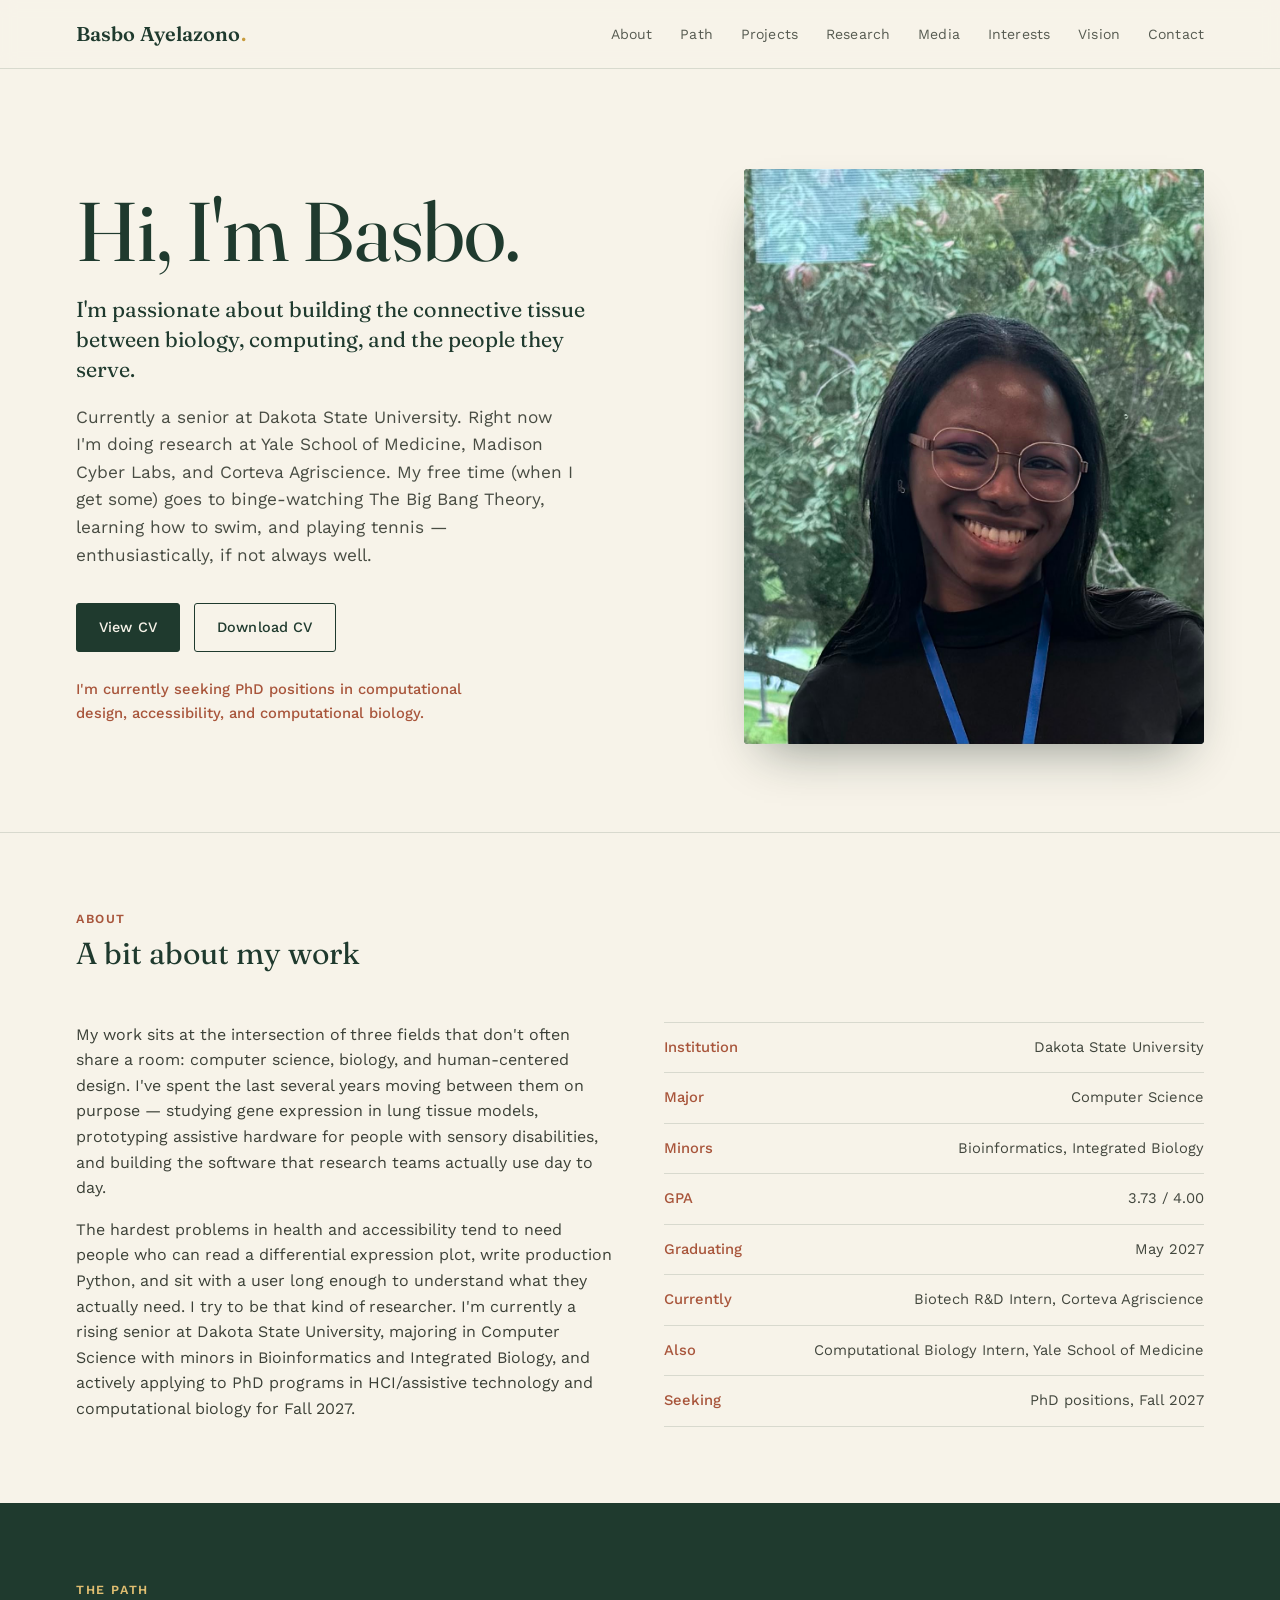
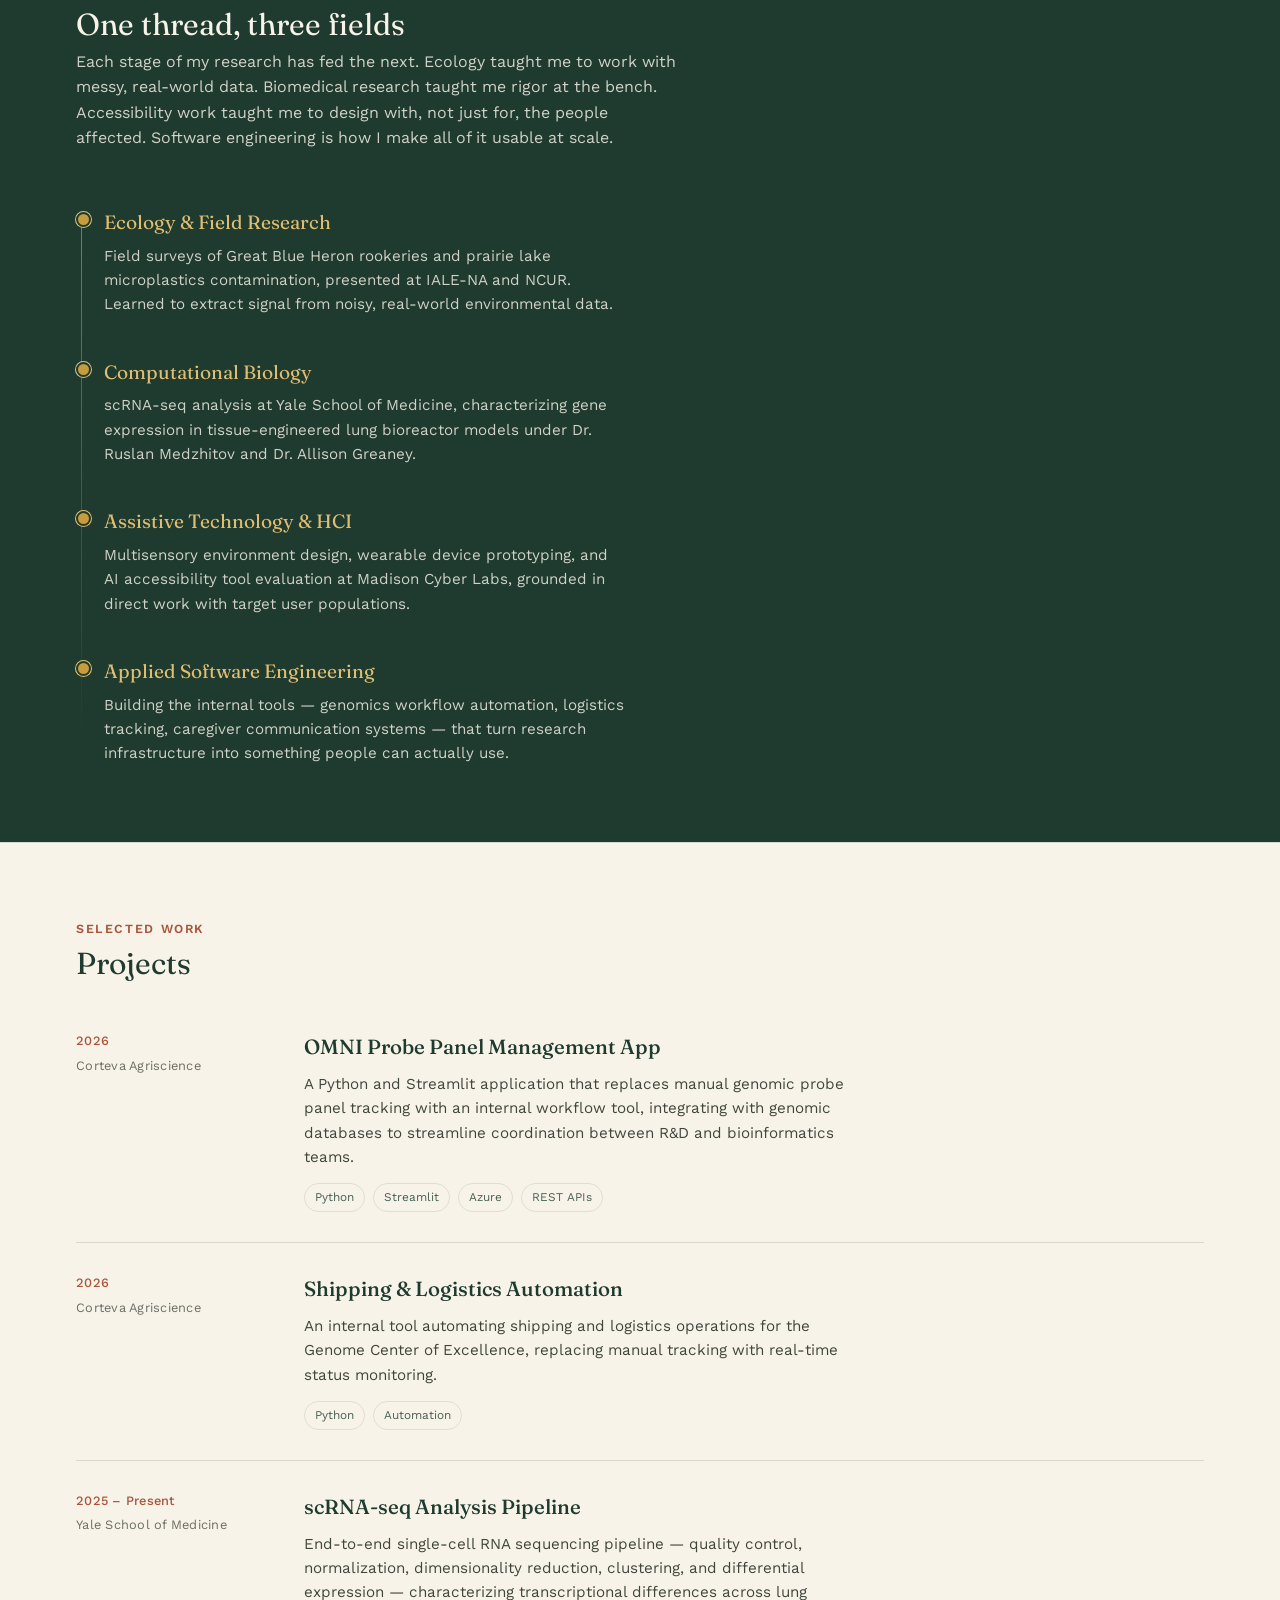
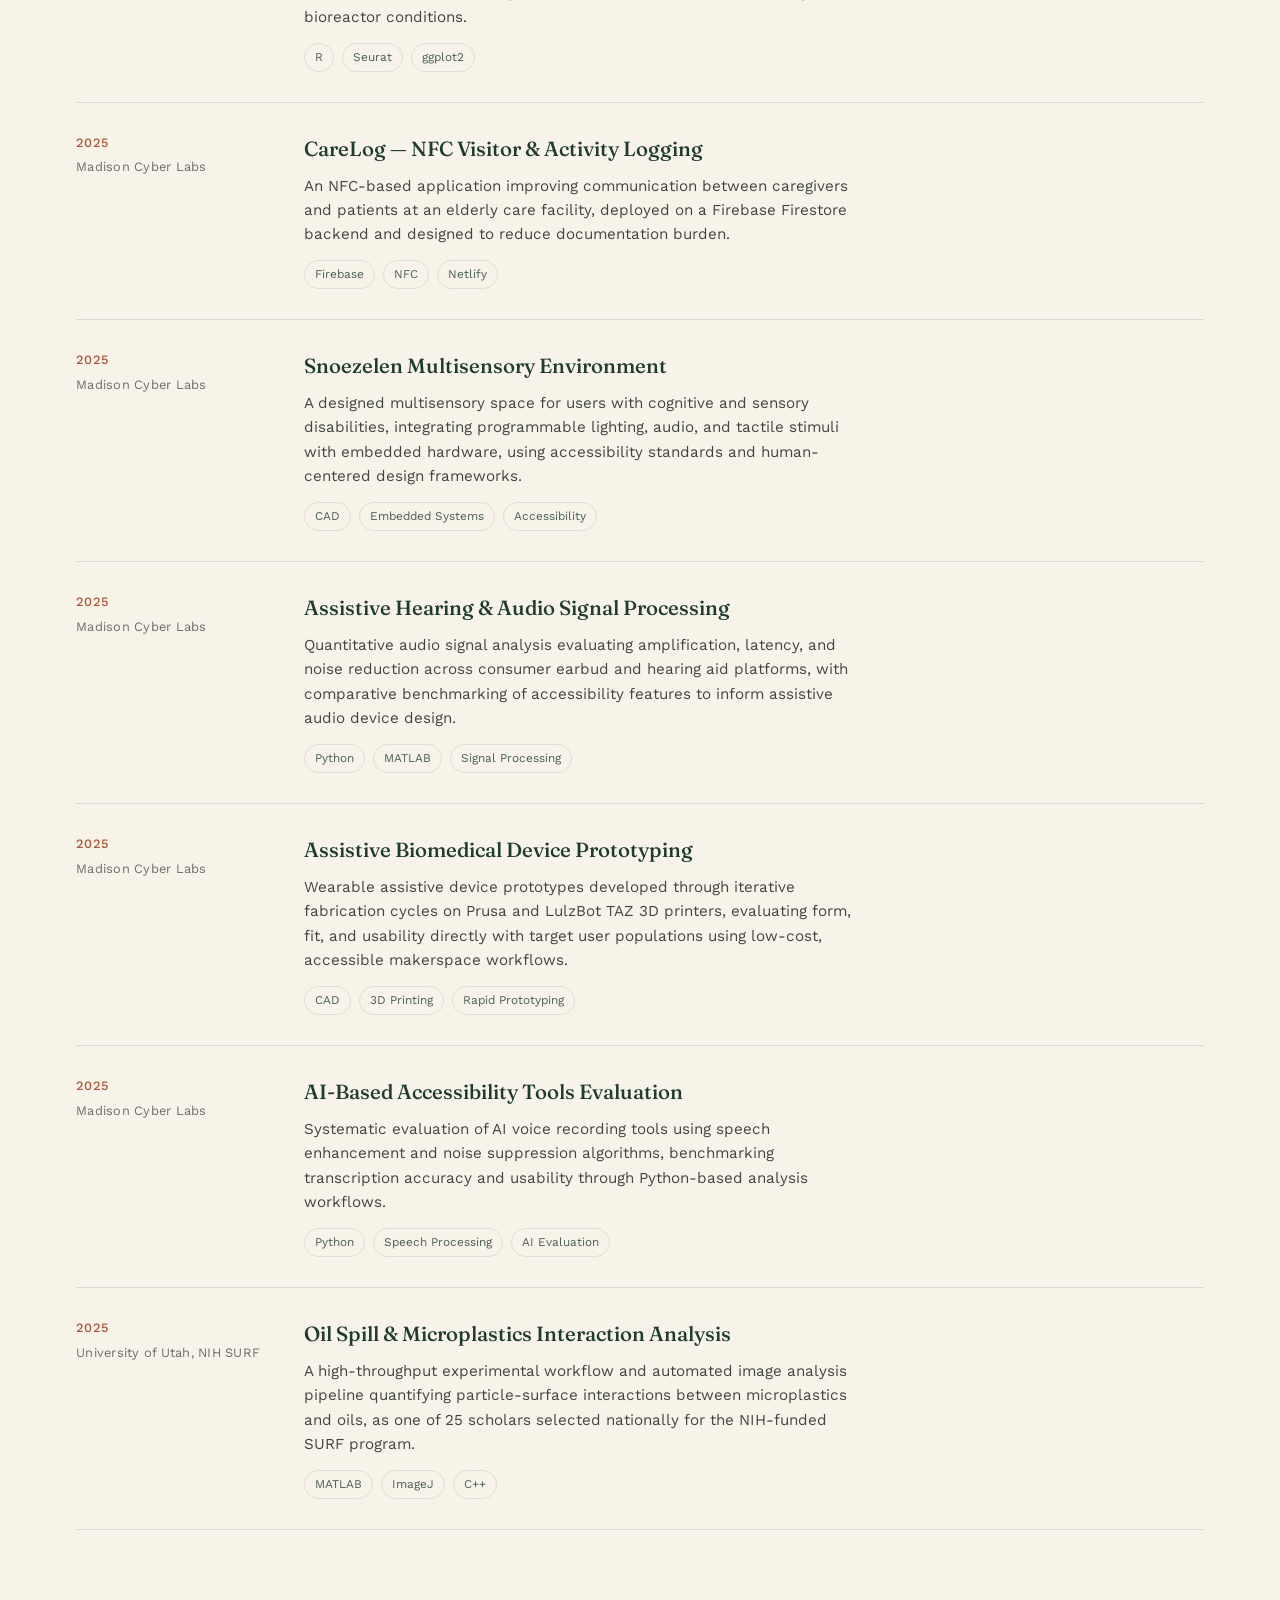
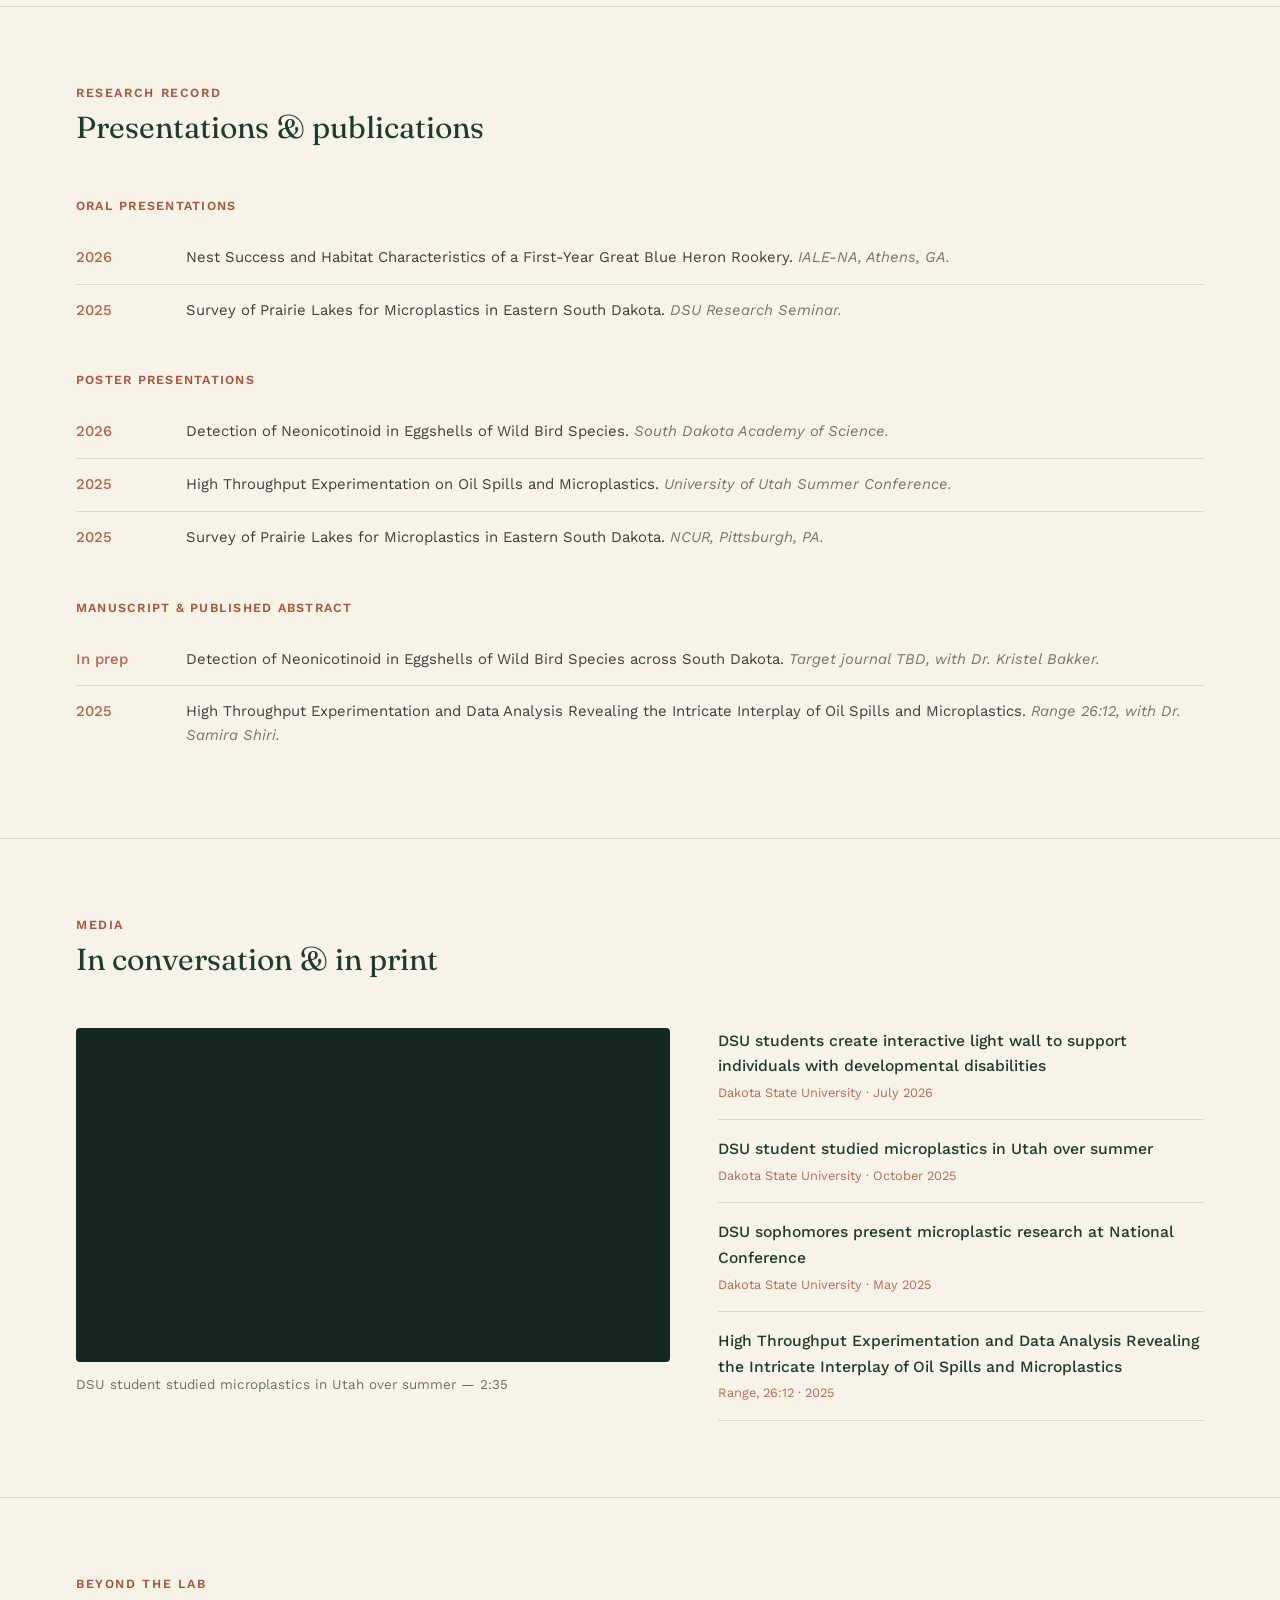
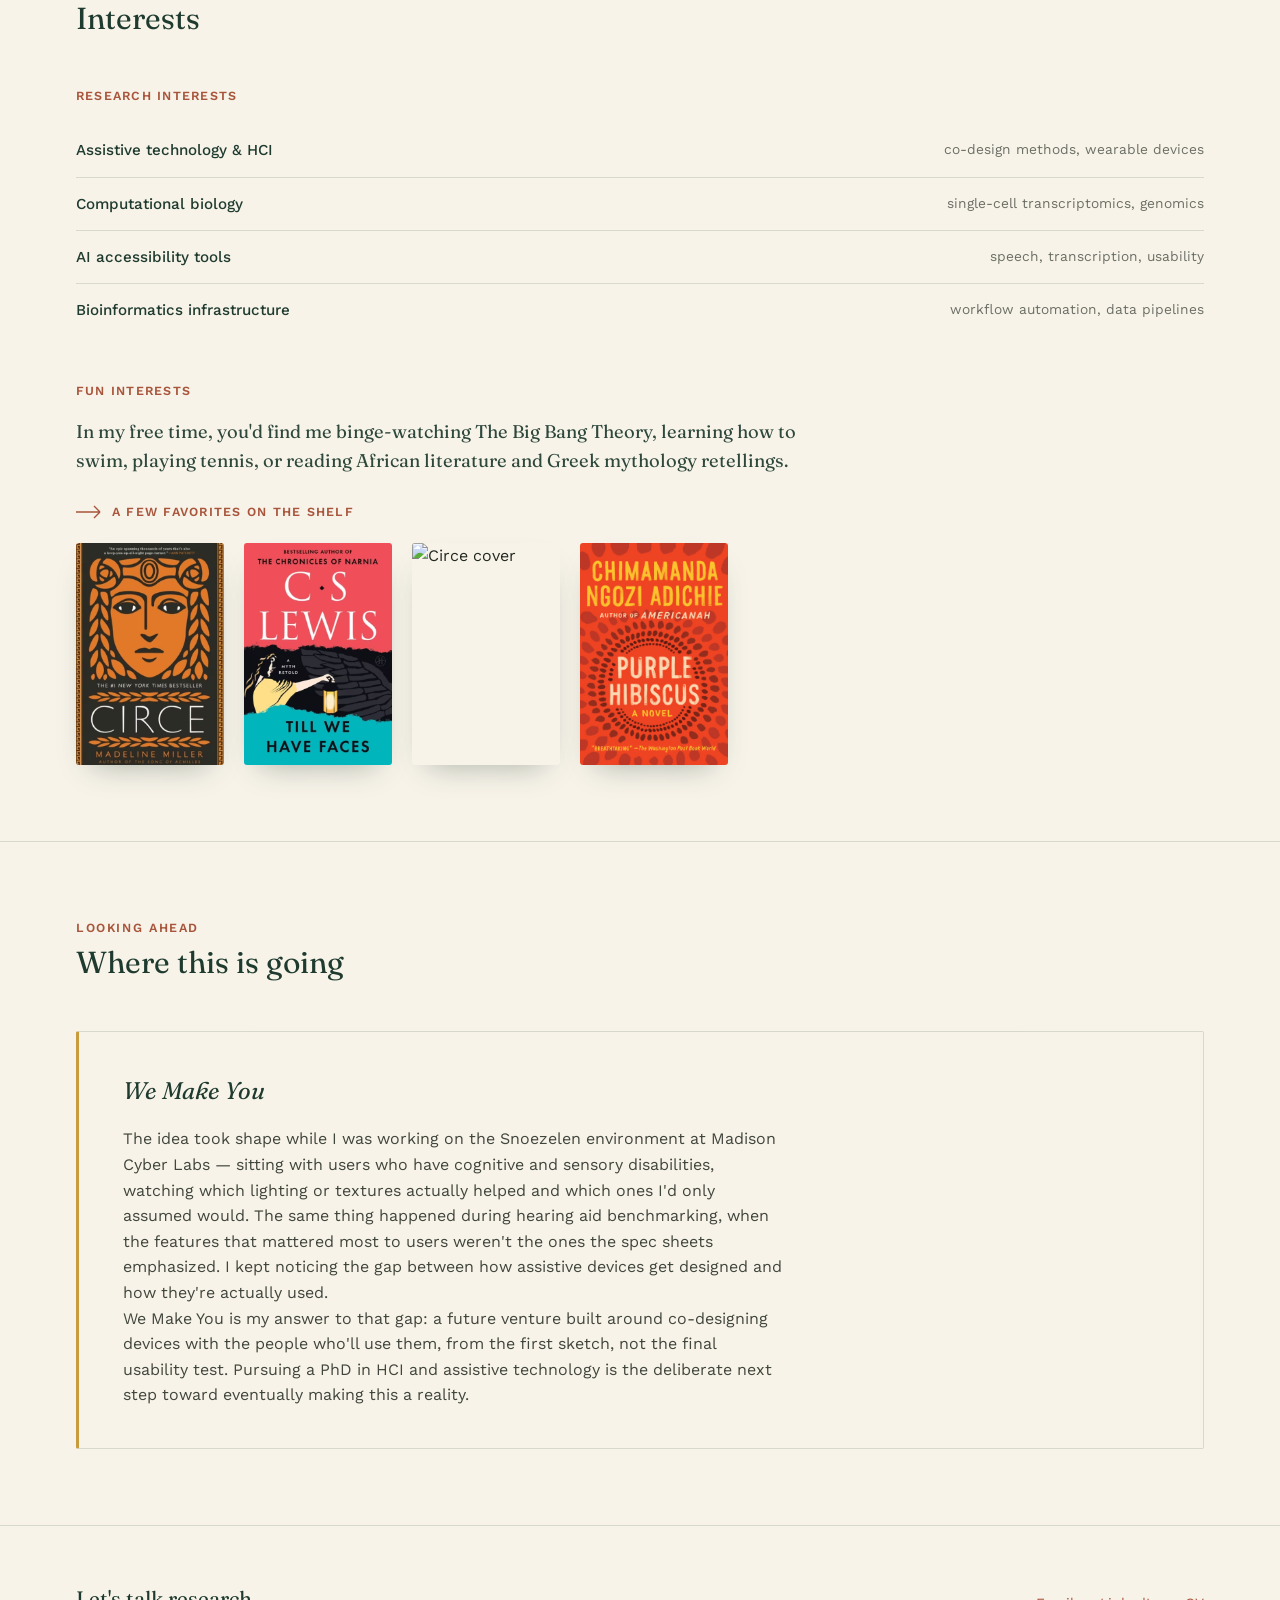
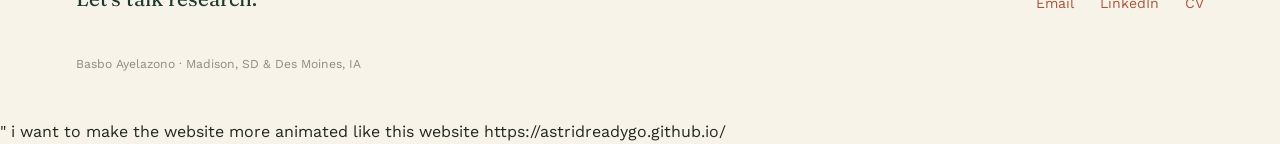
==== commit 3eb865e4: "Update print statement from 'Hello' to 'Goodbye'" ====
--- a/index.html
+++ b/index.html
@@ -4,11 +4,9 @@
 <meta charset="UTF-8">
 <meta name="viewport" content="width=device-width, initial-scale=1.0">
 <title>Basbo Ayelazono</title>
-
 <link rel="preconnect" href="https://fonts.googleapis.com">
 <link rel="preconnect" href="https://fonts.gstatic.com" crossorigin>
 <link href="https://fonts.googleapis.com/css2?family=Fraunces:opsz,wght@9..144,300;9..144,400;9..144,500;9..144,600&family=Work+Sans:wght@300;400;500;600&display=swap" rel="stylesheet">
-
 <style>
   :root {
     --forest: #1F3A2E;
@@ -23,15 +21,9 @@
     --sans: 'Work Sans', sans-serif;
   }
 
-  * {
-    margin: 0;
-    padding: 0;
-    box-sizing: border-box;
-  }
-
-  html {
-    scroll-behavior: smooth;
-  }
+  * { margin: 0; padding: 0; box-sizing: border-box; }
+
+  html { scroll-behavior: smooth; }
 
   body {
     background: var(--cream);
@@ -42,9 +34,7 @@
     overflow-x: hidden;
   }
 
-  a {
-    color: inherit;
-  }
+  a { color: inherit; }
 
   :focus-visible {
     outline: 2px solid var(--gold);
@@ -52,13 +42,7 @@
   }
 
   @media (prefers-reduced-motion: reduce) {
-    *,
-    *::before,
-    *::after {
-      animation: none !important;
-      transition: none !important;
-      scroll-behavior: auto !important;
-    }
+    * { animation: none !important; transition: none !important; scroll-behavior: auto !important; }
   }
 
   .wrap {
@@ -68,36 +52,24 @@
   }
 
   @media (max-width: 640px) {
-    .wrap {
-      padding: 0 24px;
-    }
-  }
-
-  /* =========================================================
-     NAV
-     ========================================================= */
-
+    .wrap { padding: 0 24px; }
+  }
+
+  /* ---------- NAV ---------- */
   nav {
     position: sticky;
     top: 0;
     z-index: 50;
     background: rgba(247, 243, 233, 0.92);
-    backdrop-filter: blur(12px);
+    backdrop-filter: blur(8px);
     border-bottom: 1px solid var(--line);
-    transition: box-shadow 0.3s ease;
-  }
-
-  nav.scrolled {
-    box-shadow: 0 8px 25px rgba(20, 39, 32, 0.07);
-  }
-
+  }
   nav .wrap {
     display: flex;
     align-items: center;
     justify-content: space-between;
     height: 68px;
   }
-
   .nav-name {
     font-family: var(--serif);
     font-weight: 600;
@@ -105,24 +77,16 @@
     letter-spacing: 0.005em;
     color: var(--forest);
     text-decoration: none;
-    transition: transform 0.3s ease;
-  }
-
+  }
   .nav-name::after {
     content: '.';
     color: var(--gold);
   }
-
-  .nav-name:hover {
-    transform: translateX(3px);
-  }
-
   .nav-links {
     display: flex;
     gap: 28px;
     list-style: none;
   }
-
   .nav-links a {
     text-decoration: none;
     font-size: 0.88rem;
@@ -130,41 +94,8 @@
     opacity: 0.75;
     transition: opacity 0.2s ease, color 0.2s ease;
     letter-spacing: 0.01em;
-    position: relative;
-  }
-
-  .nav-links a::after {
-    content: '';
-    position: absolute;
-    left: 0;
-    bottom: -6px;
-    width: 100%;
-    height: 1px;
-    background: var(--rust);
-    transform: scaleX(0);
-    transform-origin: right;
-    transition: transform 0.3s ease;
-  }
-
-  .nav-links a:hover {
-    opacity: 1;
-    color: var(--rust);
-  }
-
-  .nav-links a:hover::after {
-    transform: scaleX(1);
-    transform-origin: left;
-  }
-
-  .nav-links a.active {
-    opacity: 1;
-    color: var(--rust);
-  }
-
-  .nav-links a.active::after {
-    transform: scaleX(1);
-    transform-origin: left;
-  }
+  }
+  .nav-links a:hover { opacity: 1; color: var(--rust); }
 
   .nav-toggle {
     display: none;
@@ -175,37 +106,23 @@
     height: 32px;
     position: relative;
   }
-
-  .nav-toggle span,
-  .nav-toggle span::before,
-  .nav-toggle span::after {
+  .nav-toggle span, .nav-toggle span::before, .nav-toggle span::after {
     content: '';
     position: absolute;
     height: 2px;
     width: 22px;
     background: var(--forest);
     left: 5px;
-    transition: transform 0.25s ease;
-  }
-
-  .nav-toggle span {
-    top: 15px;
-  }
-
-  .nav-toggle span::before {
-    top: -7px;
-  }
-
-  .nav-toggle span::after {
-    top: 7px;
-  }
+    transition: transform 0.2s ease;
+  }
+  .nav-toggle span { top: 15px; }
+  .nav-toggle span::before { top: -7px; }
+  .nav-toggle span::after { top: 7px; }
 
   @media (max-width: 720px) {
     .nav-links {
       position: fixed;
-      top: 68px;
-      left: 0;
-      right: 0;
+      top: 68px; left: 0; right: 0;
       flex-direction: column;
       background: var(--cream);
       padding: 20px 32px 28px;
@@ -216,110 +133,21 @@
       pointer-events: none;
       transition: opacity 0.2s ease, transform 0.2s ease;
     }
-
-    .nav-links.open {
-      opacity: 1;
-      transform: translateY(0);
-      pointer-events: auto;
-    }
-
-    .nav-toggle {
-      display: block;
-    }
-  }
-
-  /* =========================================================
-     HERO
-     ========================================================= */
-
+    .nav-links.open { opacity: 1; transform: translateY(0); pointer-events: auto; }
+    .nav-toggle { display: block; }
+  }
+
+  /* ---------- HERO ---------- */
   header.hero {
     padding: 100px 0 88px;
     position: relative;
-    overflow: hidden;
-  }
-
-  header.hero::before {
-    content: '';
-    position: absolute;
-    width: 320px;
-    height: 320px;
-    border-radius: 50%;
-    background: var(--gold);
-    opacity: 0.055;
-    top: 30px;
-    right: -150px;
-    pointer-events: none;
-    animation: floatOrb 8s ease-in-out infinite;
-  }
-
-  header.hero::after {
-    content: '';
-    position: absolute;
-    width: 180px;
-    height: 180px;
-    border-radius: 50%;
-    border: 1px solid var(--gold);
-    opacity: 0.12;
-    bottom: 20px;
-    left: -100px;
-    pointer-events: none;
-    animation: floatOrb 10s ease-in-out infinite reverse;
-  }
-
-  @keyframes floatOrb {
-    0%, 100% {
-      transform: translate(0, 0);
-    }
-    50% {
-      transform: translate(15px, -18px);
-    }
-  }
-
+  }
   .hero .wrap {
     display: grid;
     grid-template-columns: 1fr 1fr;
     gap: 56px;
     align-items: center;
-    position: relative;
-    z-index: 1;
-  }
-
-  .hero .wrap > div:first-child > * {
-    opacity: 0;
-    animation: heroReveal 0.85s cubic-bezier(.22, 1, .36, 1) forwards;
-  }
-
-  .hero h1 {
-    animation-delay: 0.05s !important;
-  }
-
-  .hero-tagline {
-    animation-delay: 0.15s !important;
-  }
-
-  .hero-sub {
-    animation-delay: 0.25s !important;
-  }
-
-  .hero-actions {
-    animation-delay: 0.35s !important;
-  }
-
-  .hero-signature {
-    animation-delay: 0.45s !important;
-  }
-
-  @keyframes heroReveal {
-    from {
-      opacity: 0;
-      transform: translateY(30px);
-    }
-    to {
-      opacity: 1;
-      transform: translateY(0);
-    }
-  }
-
+  }
   .eyebrow {
     font-size: 0.78rem;
     text-transform: uppercase;
@@ -328,7 +156,6 @@
     font-weight: 600;
     margin-bottom: 18px;
   }
-
   h1.display {
     font-family: var(--serif);
     font-weight: 400;
@@ -337,12 +164,10 @@
     color: var(--forest);
     letter-spacing: -0.01em;
   }
-
   h1.display em {
     font-style: italic;
     font-weight: 400;
   }
-
   .hero-tagline {
     margin-top: 20px;
     font-family: var(--serif);
@@ -351,11 +176,9 @@
     color: var(--forest);
     max-width: 44ch;
   }
-
   .hero-tagline em {
     font-style: italic;
   }
-
   .hero-sub {
     margin-top: 18px;
     font-size: 1.08rem;
@@ -363,14 +186,12 @@
     opacity: 0.82;
     max-width: 46ch;
   }
-
   .hero-actions {
     margin-top: 34px;
     display: flex;
     gap: 14px;
     flex-wrap: wrap;
   }
-
   .btn {
     display: inline-flex;
     align-items: center;
@@ -380,56 +201,21 @@
     font-size: 0.9rem;
     font-weight: 500;
     text-decoration: none;
-    transition:
-      background 0.25s ease,
-      color 0.25s ease,
-      border-color 0.25s ease,
-      transform 0.25s ease;
+    transition: background 0.2s ease, color 0.2s ease, border-color 0.2s ease;
     letter-spacing: 0.01em;
-    position: relative;
-    overflow: hidden;
-  }
-
-  .btn::after {
-    content: '';
-    position: absolute;
-    top: 0;
-    left: -120%;
-    width: 80%;
-    height: 100%;
-    background: rgba(255,255,255,0.13);
-    transform: skewX(-20deg);
-    transition: left 0.45s ease;
-  }
-
-  .btn:hover::after {
-    left: 130%;
-  }
-
-  .btn:hover {
-    transform: translateY(-3px);
-  }
-
+  }
   .btn-primary {
     background: var(--forest);
     color: var(--cream);
     border: 1px solid var(--forest);
   }
-
-  .btn-primary:hover {
-    background: var(--forest-deep);
-  }
-
+  .btn-primary:hover { background: var(--forest-deep); }
   .btn-secondary {
     background: transparent;
     color: var(--forest);
     border: 1px solid var(--forest);
   }
-
-  .btn-secondary:hover {
-    background: var(--forest);
-    color: var(--cream);
-  }
+  .btn-secondary:hover { background: var(--forest); color: var(--cream); }
 
   .hero-signature {
     margin-top: 26px;
@@ -452,41 +238,7 @@
     position: relative;
     overflow: hidden;
     box-shadow: 0 24px 48px -20px rgba(20, 39, 32, 0.45);
-    opacity: 0;
-    animation: portraitReveal 1s cubic-bezier(.22, 1, .36, 1) 0.2s forwards;
-    transition:
-      transform 0.5s cubic-bezier(.22, 1, .36, 1),
-      box-shadow 0.5s ease;
-  }
-
-  @keyframes portraitReveal {
-    from {
-      opacity: 0;
-      transform: translateY(35px) scale(0.97);
-    }
-    to {
-      opacity: 1;
-      transform: translateY(0) scale(1);
-    }
-  }
-
-  .portrait:hover {
-    transform: translateY(-8px);
-    box-shadow: 0 32px 65px -22px rgba(20, 39, 32, 0.55);
-  }
-
-  .portrait img {
-    width: 100%;
-    height: 100%;
-    object-fit: cover;
-    display: block;
-    transition: transform 0.8s cubic-bezier(.22, 1, .36, 1);
-  }
-
-  .portrait:hover img {
-    transform: scale(1.035);
-  }
-
+  }
   .portrait-initials {
     font-family: var(--serif);
     font-size: 4.2rem;
@@ -494,7 +246,6 @@
     opacity: 0.85;
     font-weight: 400;
   }
-
   .portrait-note {
     position: absolute;
     bottom: 14px;
@@ -505,31 +256,19 @@
     opacity: 0.55;
     letter-spacing: 0.03em;
   }
+  .portrait img {
+    width: 100%; height: 100%; object-fit: cover;
+    display: block;
+  }
 
   @media (max-width: 720px) {
-    .hero .wrap {
-      grid-template-columns: 1fr;
-    }
-
-    .portrait {
-      max-width: 320px;
-      margin: 0 auto;
-    }
-
-    header.hero {
-      padding: 64px 0 56px;
-    }
-  }
-
-  /* =========================================================
-     SECTION SHELL
-     ========================================================= */
-
-  section {
-    padding: 76px 0;
-    border-top: 1px solid var(--line);
-  }
-
+    .hero .wrap { grid-template-columns: 1fr; }
+    .portrait { max-width: 320px; margin: 0 auto; }
+    header.hero { padding: 64px 0 56px; }
+  }
+
+  /* ---------- SECTION SHELL ---------- */
+  section { padding: 76px 0; border-top: 1px solid var(--line); }
   .section-head {
     display: flex;
     align-items: baseline;
@@ -538,14 +277,12 @@
     gap: 24px;
     flex-wrap: wrap;
   }
-
   h2.section-title {
     font-family: var(--serif);
     font-weight: 400;
     font-size: 1.9rem;
     color: var(--forest);
   }
-
   .section-kicker {
     font-size: 0.78rem;
     text-transform: uppercase;
@@ -554,59 +291,18 @@
     font-weight: 600;
   }
 
-  /* =========================================================
-     SCROLL REVEAL
-     ========================================================= */
-
-  .reveal {
-    opacity: 0;
-    transform: translateY(45px);
-    transition:
-      opacity 0.8s cubic-bezier(.22, 1, .36, 1),
-      transform 0.8s cubic-bezier(.22, 1, .36, 1);
-  }
-
-  .reveal.visible {
-    opacity: 1;
-    transform: translateY(0);
-  }
-
-  .reveal-delay-1 {
-    transition-delay: 0.08s;
-  }
-
-  .reveal-delay-2 {
-    transition-delay: 0.16s;
-  }
-
-  .reveal-delay-3 {
-    transition-delay: 0.24s;
-  }
-
-  /* =========================================================
-     ABOUT
-     ========================================================= */
-
+  /* ---------- ABOUT ---------- */
   .about-grid {
     display: grid;
     grid-template-columns: 1fr 1fr;
     gap: 48px;
   }
-
-  .about-grid p {
-    margin-bottom: 16px;
-    opacity: 0.88;
-  }
-
-  .about-grid p:last-child {
-    margin-bottom: 0;
-  }
-
+  .about-grid p { margin-bottom: 16px; opacity: 0.88; }
+  .about-grid p:last-child { margin-bottom: 0; }
   .fact-list {
     list-style: none;
     border-top: 1px solid var(--line);
   }
-
   .fact-list li {
     display: flex;
     justify-content: space-between;
@@ -614,62 +310,24 @@
     padding: 13px 0;
     border-bottom: 1px solid var(--line);
     font-size: 0.92rem;
-    transition:
-      padding-left 0.3s ease,
-      background 0.3s ease;
-  }
-
-  .fact-list li:hover {
-    padding-left: 8px;
-  }
-
-  .fact-label {
-    color: var(--rust);
-    font-weight: 500;
-  }
-
-  .fact-value {
-    text-align: right;
-    opacity: 0.85;
-  }
+  }
+  .fact-label { color: var(--rust); font-weight: 500; }
+  .fact-value { text-align: right; opacity: 0.85; }
 
   @media (max-width: 720px) {
-    .about-grid {
-      grid-template-columns: 1fr;
-    }
-  }
-
-  /* =========================================================
-     THREAD
-     ========================================================= */
-
-  .thread-section {
-    border-top: 1px solid var(--line);
-    background: var(--forest);
-    color: var(--cream);
-    overflow: hidden;
-  }
-
-  .thread-section .section-kicker {
-    color: var(--gold-light);
-  }
-
-  .thread-section h2.section-title {
-    color: var(--cream);
-  }
-
-  .thread-section .lede {
-    max-width: 60ch;
-    opacity: 0.82;
-    margin-bottom: 56px;
-    font-size: 1rem;
-  }
+    .about-grid { grid-template-columns: 1fr; }
+  }
+
+  /* ---------- THREAD (signature element) ---------- */
+  .thread-section { border-top: 1px solid var(--line); background: var(--forest); color: var(--cream); }
+  .thread-section .section-kicker { color: var(--gold-light); }
+  .thread-section h2.section-title { color: var(--cream); }
+  .thread-section .lede { max-width: 60ch; opacity: 0.82; margin-bottom: 56px; font-size: 1rem; }
 
   .thread {
     position: relative;
     padding-left: 28px;
   }
-
   .thread::before {
     content: '';
     position: absolute;
@@ -679,171 +337,52 @@
     width: 1px;
     background: linear-gradient(var(--gold-light), transparent 96%);
     opacity: 0.5;
-    transform-origin: top;
-    transform: scaleY(0);
-    transition: transform 1.5s ease;
-  }
-
-  .thread.line-visible::before {
-    transform: scaleY(1);
-  }
-
+  }
   .thread-node {
     position: relative;
     padding-bottom: 40px;
-    opacity: 0;
-    transform: translateX(-30px);
-    transition:
-      opacity 0.75s cubic-bezier(.22, 1, .36, 1),
-      transform 0.75s cubic-bezier(.22, 1, .36, 1);
-  }
-
-  .thread-node.visible {
-    opacity: 1;
-    transform: translateX(0);
-  }
-
-  .thread-node:nth-child(1) {
-    transition-delay: 0.05s;
-  }
-
-  .thread-node:nth-child(2) {
-    transition-delay: 0.15s;
-  }
-
-  .thread-node:nth-child(3) {
-    transition-delay: 0.25s;
-  }
-
-  .thread-node:nth-child(4) {
-    transition-delay: 0.35s;
-  }
-
-  .thread-node:last-child {
-    padding-bottom: 0;
-  }
-
+  }
+  .thread-node:last-child { padding-bottom: 0; }
   .thread-node::before {
     content: '';
     position: absolute;
     left: -28px;
     top: 5px;
-    width: 11px;
-    height: 11px;
+    width: 11px; height: 11px;
     border-radius: 50%;
     background: var(--gold);
     border: 2px solid var(--forest);
     box-shadow: 0 0 0 1px var(--gold-light);
-    transition:
-      transform 0.3s ease,
-      box-shadow 0.3s ease;
-  }
-
-  .thread-node:hover::before {
-    transform: scale(1.4);
-    box-shadow: 0 0 0 5px rgba(224,190,113,0.12);
-  }
-
+  }
   .thread-node .t-field {
     font-family: var(--serif);
     font-size: 1.2rem;
     color: var(--gold-light);
     margin-bottom: 6px;
   }
-
-  .thread-node .t-desc {
-    opacity: 0.82;
-    max-width: 58ch;
-    font-size: 0.95rem;
-  }
-
-  /* =========================================================
-     PROJECTS
-     ========================================================= */
-
-  .project-list {
-    display: flex;
-    flex-direction: column;
-  }
-
+  .thread-node .t-desc { opacity: 0.82; max-width: 58ch; font-size: 0.95rem; }
+
+  /* ---------- PROJECTS ---------- */
+  .project-list { display: flex; flex-direction: column; }
   .project {
     display: grid;
     grid-template-columns: 200px 1fr;
     gap: 28px;
     padding: 30px 0;
     border-bottom: 1px solid var(--line);
-    position: relative;
-    transition:
-      padding-left 0.35s ease,
-      transform 0.35s ease;
-  }
-
-  .project:first-child {
-    padding-top: 0;
-  }
-
-  .project::before {
-    content: '';
-    position: absolute;
-    left: -18px;
-    top: 0;
-    bottom: 0;
-    width: 2px;
-    background: var(--gold);
-    transform: scaleY(0);
-    transform-origin: center;
-    transition: transform 0.35s ease;
-  }
-
-  .project:hover {
-    padding-left: 12px;
-  }
-
-  .project:hover::before {
-    transform: scaleY(1);
-  }
-
-  .project-meta {
-    font-size: 0.8rem;
-    color: var(--rust);
-    font-weight: 500;
-    letter-spacing: 0.02em;
-  }
-
-  .project-meta .p-org {
-    display: block;
-    opacity: 0.65;
-    color: var(--ink);
-    margin-top: 4px;
-    font-weight: 400;
-  }
-
+  }
+  .project:first-child { padding-top: 0; }
+  .project-meta { font-size: 0.8rem; color: var(--rust); font-weight: 500; letter-spacing: 0.02em; }
+  .project-meta .p-org { display: block; opacity: 0.65; color: var(--ink); margin-top: 4px; font-weight: 400; }
   h3.project-title {
     font-family: var(--serif);
     font-weight: 500;
     font-size: 1.28rem;
     color: var(--forest);
     margin-bottom: 8px;
-    transition: color 0.25s ease;
-  }
-
-  .project:hover .project-title {
-    color: var(--rust);
-  }
-
-  .project-desc {
-    opacity: 0.85;
-    font-size: 0.95rem;
-    max-width: 62ch;
-  }
-
-  .tags {
-    display: flex;
-    flex-wrap: wrap;
-    gap: 8px;
-    margin-top: 14px;
-  }
-
+  }
+  .project-desc { opacity: 0.85; font-size: 0.95rem; max-width: 62ch; }
+  .tags { display: flex; flex-wrap: wrap; gap: 8px; margin-top: 14px; }
   .tag {
     font-size: 0.74rem;
     padding: 4px 10px;
@@ -851,47 +390,15 @@
     border-radius: 100px;
     color: var(--forest);
     opacity: 0.8;
-    transition:
-      background 0.25s ease,
-      color 0.25s ease,
-      border-color 0.25s ease,
-      transform 0.25s ease;
-  }
-
-  .tag:hover {
-    background: var(--forest);
-    color: var(--cream);
-    border-color: var(--forest);
-    transform: translateY(-2px);
   }
 
   @media (max-width: 720px) {
-    .project {
-      grid-template-columns: 1fr;
-      gap: 8px;
-    }
-
-    .project:hover {
-      padding-left: 6px;
-    }
-
-    .project::before {
-      left: -8px;
-    }
-  }
-
-  /* =========================================================
-     PUBLICATIONS
-     ========================================================= */
-
-  .pub-group {
-    margin-bottom: 34px;
-  }
-
-  .pub-group:last-child {
-    margin-bottom: 0;
-  }
-
+    .project { grid-template-columns: 1fr; gap: 8px; }
+  }
+
+  /* ---------- PUBLICATIONS ---------- */
+  .pub-group { margin-bottom: 34px; }
+  .pub-group:last-child { margin-bottom: 0; }
   .pub-group h4 {
     font-size: 0.78rem;
     text-transform: uppercase;
@@ -900,7 +407,6 @@
     font-weight: 600;
     margin-bottom: 16px;
   }
-
   .pub-item {
     padding: 14px 0;
     border-bottom: 1px solid var(--line);
@@ -908,49 +414,22 @@
     display: grid;
     grid-template-columns: 90px 1fr;
     gap: 20px;
-    transition: padding-left 0.3s ease;
-  }
-
-  .pub-item:last-child {
-    border-bottom: none;
-  }
-
-  .pub-item:hover {
-    padding-left: 10px;
-  }
-
-  .pub-date {
-    color: var(--rust);
-    font-weight: 500;
-    opacity: 0.9;
-  }
-
-  .pub-text {
-    opacity: 0.88;
-  }
-
-  .pub-venue {
-    font-style: italic;
-    opacity: 0.7;
-  }
+  }
+  .pub-item:last-child { border-bottom: none; }
+  .pub-date { color: var(--rust); font-weight: 500; opacity: 0.9; }
+  .pub-text { opacity: 0.88; }
+  .pub-venue { font-style: italic; opacity: 0.7; }
 
   @media (max-width: 600px) {
-    .pub-item {
-      grid-template-columns: 1fr;
-      gap: 4px;
-    }
-  }
-
-  /* =========================================================
-     MEDIA
-     ========================================================= */
-
+    .pub-item { grid-template-columns: 1fr; gap: 4px; }
+  }
+
+  /* ---------- MEDIA ---------- */
   .media-grid {
     display: grid;
     grid-template-columns: 1.1fr 0.9fr;
     gap: 48px;
   }
-
   .video-frame {
     position: relative;
     width: 100%;
@@ -958,61 +437,31 @@
     background: var(--forest-deep);
     border-radius: 4px;
     overflow: hidden;
-    transition:
-      transform 0.4s ease,
-      box-shadow 0.4s ease;
-  }
-
-  .video-frame:hover {
-    transform: translateY(-6px);
-    box-shadow: 0 25px 50px -25px rgba(20,39,32,0.55);
-  }
-
+  }
   .video-frame iframe {
     width: 100%;
     height: 100%;
     border: 0;
     display: block;
   }
-
   .video-caption {
     margin-top: 12px;
     font-size: 0.84rem;
     opacity: 0.65;
   }
-
-  .press-list {
-    list-style: none;
-  }
-
+  .press-list { list-style: none; }
   .press-item {
     padding: 16px 0;
     border-bottom: 1px solid var(--line);
-    transition:
-      padding-left 0.3s ease,
-      transform 0.3s ease;
-  }
-
-  .press-item:first-child {
-    padding-top: 0;
-  }
-
-  .press-item:hover {
-    padding-left: 8px;
-    transform: translateX(4px);
-  }
-
+  }
+  .press-item:first-child { padding-top: 0; }
   .press-item a {
     text-decoration: none;
     color: var(--forest);
     font-weight: 500;
     font-size: 0.98rem;
   }
-
-  .press-item a:hover {
-    color: var(--rust);
-  }
-
+  .press-item a:hover { color: var(--rust); }
   .press-item .press-source {
     display: block;
     font-size: 0.8rem;
@@ -1022,23 +471,12 @@
   }
 
   @media (max-width: 720px) {
-    .media-grid {
-      grid-template-columns: 1fr;
-    }
-  }
-
-  /* =========================================================
-     INTERESTS
-     ========================================================= */
-
-  .interest-col {
-    margin-bottom: 44px;
-  }
-
-  .interest-col:last-child {
-    margin-bottom: 0;
-  }
-
+    .media-grid { grid-template-columns: 1fr; }
+  }
+
+  /* ---------- INTERESTS ---------- */
+  .interest-col { margin-bottom: 44px; }
+  .interest-col:last-child { margin-bottom: 0; }
   .interest-col h4 {
     font-size: 0.78rem;
     text-transform: uppercase;
@@ -1047,46 +485,17 @@
     font-weight: 600;
     margin-bottom: 18px;
   }
-
-  .interest-list {
-    list-style: none;
-  }
-
+  .interest-list { list-style: none; }
   .interest-item {
     padding: 14px 0;
     border-bottom: 1px solid var(--line);
     display: flex;
     justify-content: space-between;
     gap: 20px;
-    transition: padding-left 0.3s ease;
-  }
-
-  .interest-item:last-child {
-    border-bottom: none;
-  }
-
-  .interest-item:hover {
-    padding-left: 10px;
-  }
-
-  .interest-name {
-    font-weight: 500;
-    color: var(--forest);
-    font-size: 0.95rem;
-    transition: color 0.25s ease;
-  }
-
-  .interest-item:hover .interest-name {
-    color: var(--rust);
-  }
-
-  .interest-note {
-    opacity: 0.65;
-    font-size: 0.86rem;
-    text-align: right;
-    max-width: 55%;
-  }
-
+  }
+  .interest-item:last-child { border-bottom: none; }
+  .interest-name { font-weight: 500; color: var(--forest); font-size: 0.95rem; }
+  .interest-note { opacity: 0.65; font-size: 0.86rem; text-align: right; max-width: 55%; }
   .fun-text {
     font-family: var(--serif);
     font-size: 1.15rem;
@@ -1095,7 +504,6 @@
     max-width: 62ch;
     opacity: 0.92;
   }
-
   .books-arrow {
     display: flex;
     align-items: center;
@@ -1107,109 +515,52 @@
     letter-spacing: 0.1em;
     font-weight: 600;
   }
-
-  .books-arrow svg {
-    flex-shrink: 0;
-    transition: transform 0.3s ease;
-  }
-
-  .books-arrow:hover svg {
-    transform: translateX(6px);
-  }
-
+  .books-arrow svg { flex-shrink: 0; }
   .books-row {
     display: grid;
     grid-template-columns: repeat(4, minmax(0, 148px));
     gap: 20px;
   }
-
   .book-card {
     display: flex;
     flex-direction: column;
-    transition:
-      transform 0.45s cubic-bezier(.22, 1, .36, 1);
-  }
-
-  .book-card:hover {
-    transform: translateY(-10px);
-  }
-
+  }
   .book-cover {
     aspect-ratio: 2 / 3;
     border-radius: 3px;
     overflow: hidden;
     box-shadow: 0 14px 30px -16px rgba(31, 58, 46, 0.4);
     position: relative;
-    transition: box-shadow 0.4s ease;
-  }
-
-  .book-card:hover .book-cover {
-    box-shadow: 0 25px 45px -18px rgba(31, 58, 46, 0.55);
-  }
-
+  }
   .book-cover img {
     width: 100%;
     height: 100%;
     object-fit: cover;
     display: block;
-    transition: transform 0.6s ease;
-  }
-
-  .book-card:hover .book-cover img {
-    transform: scale(1.04);
-  }
-
+  }
   .book-meta {
     margin-top: 10px;
     font-size: 0.78rem;
   }
-
-  .book-meta .b-author {
-    display: block;
-    color: var(--forest);
-    font-weight: 500;
-  }
-
-  .book-meta .b-note {
-    display: block;
-    opacity: 0.6;
-    margin-top: 2px;
-  }
+  .book-meta .b-author { display: block; color: var(--forest); font-weight: 500; }
+  .book-meta .b-note { display: block; opacity: 0.6; margin-top: 2px; }
 
   @media (max-width: 640px) {
-    .books-row {
-      grid-template-columns: repeat(2, 1fr);
-      gap: 16px;
-    }
+    .books-row { grid-template-columns: repeat(2, 1fr); gap: 16px; }
   }
 
   @media (max-width: 720px) {
-    .interest-note {
-      text-align: left;
-      max-width: 100%;
-    }
-  }
-
-  /* =========================================================
-     VISION
-     ========================================================= */
-
+    .interest-note { text-align: left; max-width: 100%; }
+  }
+
+  /* ---------- VISION ---------- */
   .vision-card {
     background: var(--cream);
     border: 1px solid var(--line);
     border-left: 3px solid var(--gold);
     padding: 40px 44px;
     border-radius: 2px;
-    transition:
-      transform 0.45s cubic-bezier(.22, 1, .36, 1),
-      box-shadow 0.45s ease;
-  }
-
-  .vision-card:hover {
-    transform: translateY(-6px);
-    box-shadow: 0 25px 50px -28px rgba(31,58,46,0.5);
-  }
-
+  }
   .vision-card .v-label {
     font-family: var(--serif);
     font-style: italic;
@@ -1217,25 +568,13 @@
     color: var(--forest);
     margin-bottom: 16px;
   }
-
-  .vision-card p {
-    opacity: 0.85;
-    max-width: 66ch;
-  }
-
-  .vision-card p + p {
-    margin-top: 16px;
-  }
-
-  /* =========================================================
-     CONTACT / FOOTER
-     ========================================================= */
-
+  .vision-card p { opacity: 0.85; max-width: 66ch; }
+
+  /* ---------- CONTACT / FOOTER ---------- */
   footer {
     border-top: 1px solid var(--line);
     padding: 56px 0 44px;
   }
-
   .footer-grid {
     display: flex;
     justify-content: space-between;
@@ -1243,36 +582,20 @@
     flex-wrap: wrap;
     gap: 24px;
   }
-
   .footer-name {
     font-family: var(--serif);
     font-size: 1.3rem;
     color: var(--forest);
   }
-
-  .footer-links {
-    display: flex;
-    gap: 26px;
-    list-style: none;
-  }
-
+  .footer-links { display: flex; gap: 26px; list-style: none; }
   .footer-links a {
     text-decoration: none;
     font-size: 0.88rem;
     color: var(--rust);
     border-bottom: 1px solid transparent;
-    transition:
-      border-color 0.2s ease,
-      transform 0.25s ease,
-      color 0.25s ease;
-  }
-
-  .footer-links a:hover {
-    border-color: var(--rust);
-    transform: translateY(-2px);
-    color: var(--forest);
-  }
-
+    transition: border-color 0.2s ease;
+  }
+  .footer-links a:hover { border-color: var(--rust); }
   .footer-note {
     margin-top: 40px;
     font-size: 0.76rem;
@@ -1280,13 +603,11 @@
   }
 </style>
 </head>
-
 <body>
 
-<nav id="mainNav">
+<nav>
   <div class="wrap">
     <a href="#top" class="nav-name">Basbo Ayelazono</a>
-
     <ul class="nav-links" id="navLinks">
       <li><a href="#about">About</a></li>
       <li><a href="#thread">Path</a></li>
@@ -1297,380 +618,169 @@
       <li><a href="#vision">Vision</a></li>
       <li><a href="#contact">Contact</a></li>
     </ul>
-
-    <button
-      class="nav-toggle"
-      id="navToggle"
-      aria-label="Toggle menu"
-      aria-expanded="false"
-    >
-      <span></span>
-    </button>
+    <button class="nav-toggle" id="navToggle" aria-label="Toggle menu" aria-expanded="false"><span></span></button>
   </div>
 </nav>
 
 <header class="hero" id="top">
   <div class="wrap">
-
     <div>
       <h1 class="display">Hi, I'm Basbo.</h1>
-
-      <p class="hero-tagline">
-        I'm passionate about building the connective tissue between biology, computing, and the people they serve.
-      </p>
-
-      <p class="hero-sub">
-        Currently a senior at Dakota State University. Right now I'm doing research at Yale School of Medicine, Madison Cyber Labs, and Corteva Agriscience. My free time (when I get some) goes to binge-watching The Big Bang Theory, learning how to swim, and playing tennis &mdash; enthusiastically, if not always well.
-      </p>
-
+      <p class="hero-tagline">I'm passionate about building the connective tissue between biology, computing, and the people they serve.</p>
+      <p class="hero-sub">Currently a senior at Dakota State University. Right now I'm doing research at Yale School of Medicine, Madison Cyber Labs, and Corteva Agriscience. My free time (when I get some) goes to binge-watching The Big Bang Theory, learning how to swim, and playing tennis &mdash; enthusiastically, if not always well.</p>
       <div class="hero-actions">
-        <a
-          class="btn btn-primary"
-          href="Basbo_Ayelazono_CV%20(1).pdf"
-          target="_blank"
-          rel="noopener"
-        >
-          View CV
-        </a>
-
-        <a
-          class="btn btn-secondary"
-          href="Basbo_Ayelazono_CV%20(1).pdf"
-          download
-        >
-          Download CV
-        </a>
-      </div>
-
-      <p class="hero-signature">
-        I'm currently seeking PhD positions in computational design, accessibility, and computational biology.
-      </p>
-    </div>
-
+        <a class="btn btn-primary" href="Basbo_Ayelazono_CV%20(1).pdf" target="_blank" rel="noopener">View CV</a>
+        <a class="btn btn-secondary" href="Basbo_Ayelazono_CV%20(1).pdf" download>Download CV</a>
+      </div>
+      <p class="hero-signature">I'm currently seeking PhD positions in computational design, accessibility, and computational biology.</p>
+    </div>
     <div class="portrait">
-      <img
-        src="basbo-photo.jpeg"
-        alt="Portrait of Basbo Ayelazono"
-        id="portraitImg"
-      >
-    </div>
-
+      <img src="basbo-photo.jpeg" alt="Portrait of Basbo Ayelazono" id="portraitImg">
+    </div>
   </div>
 </header>
 
 <section id="about">
   <div class="wrap">
-
-    <div class="section-head reveal">
+    <div class="section-head">
       <div>
         <div class="section-kicker">About</div>
         <h2 class="section-title">A bit about my work</h2>
       </div>
     </div>
-
     <div class="about-grid">
-
-      <div class="reveal reveal-delay-1">
-        <p>
-          My work sits at the intersection of three fields that don't often share a room: computer science, biology, and human-centered design. I've spent the last several years moving between them on purpose &mdash; studying gene expression in lung tissue models, prototyping assistive hardware for people with sensory disabilities, and building the software that research teams actually use day to day.
-        </p>
-
-        <p>
-          The hardest problems in health and accessibility tend to need people who can read a differential expression plot, write production Python, and sit with a user long enough to understand what they actually need. I try to be that kind of researcher. I'm currently a rising senior at Dakota State University, majoring in Computer Science with minors in Bioinformatics and Integrated Biology, and actively applying to PhD programs in HCI/assistive technology and computational biology for Fall 2027.
-        </p>
-      </div>
-
-      <ul class="fact-list reveal reveal-delay-2">
-        <li>
-          <span class="fact-label">Institution</span>
-          <span class="fact-value">Dakota State University</span>
-        </li>
-
-        <li>
-          <span class="fact-label">Major</span>
-          <span class="fact-value">Computer Science</span>
-        </li>
-
-        <li>
-          <span class="fact-label">Minors</span>
-          <span class="fact-value">Bioinformatics, Integrated Biology</span>
-        </li>
-
-        <li>
-          <span class="fact-label">GPA</span>
-          <span class="fact-value">3.73 / 4.00</span>
-        </li>
-
-        <li>
-          <span class="fact-label">Graduating</span>
-          <span class="fact-value">May 2027</span>
-        </li>
-
-        <li>
-          <span class="fact-label">Currently</span>
-          <span class="fact-value">Biotech R&amp;D Intern, Corteva Agriscience</span>
-        </li>
-
-        <li>
-          <span class="fact-label">Also</span>
-          <span class="fact-value">Computational Biology Intern, Yale School of Medicine</span>
-        </li>
-
-        <li>
-          <span class="fact-label">Seeking</span>
-          <span class="fact-value">PhD positions, Fall 2027</span>
-        </li>
+      <div>
+        <p>My work sits at the intersection of three fields that don't often share a room: computer science, biology, and human-centered design. I've spent the last several years moving between them on purpose &mdash; studying gene expression in lung tissue models, prototyping assistive hardware for people with sensory disabilities, and building the software that research teams actually use day to day.</p>
+        <p>The hardest problems in health and accessibility tend to need people who can read a differential expression plot, write production Python, and sit with a user long enough to understand what they actually need. I try to be that kind of researcher. I'm currently a rising senior at Dakota State University, majoring in Computer Science with minors in Bioinformatics and Integrated Biology, and actively applying to PhD programs in HCI/assistive technology and computational biology for Fall 2027.</p>
+      </div>
+      <ul class="fact-list">
+        <li><span class="fact-label">Institution</span><span class="fact-value">Dakota State University</span></li>
+        <li><span class="fact-label">Major</span><span class="fact-value">Computer Science</span></li>
+        <li><span class="fact-label">Minors</span><span class="fact-value">Bioinformatics, Integrated Biology</span></li>
+        <li><span class="fact-label">GPA</span><span class="fact-value">3.73 / 4.00</span></li>
+        <li><span class="fact-label">Graduating</span><span class="fact-value">May 2027</span></li>
+        <li><span class="fact-label">Currently</span><span class="fact-value">Biotech R&amp;D Intern, Corteva Agriscience</span></li>
+        <li><span class="fact-label">Also</span><span class="fact-value">Computational Biology Intern, Yale School of Medicine</span></li>
+        <li><span class="fact-label">Seeking</span><span class="fact-value">PhD positions, Fall 2027</span></li>
       </ul>
-
     </div>
   </div>
 </section>
 
 <section class="thread-section" id="thread">
   <div class="wrap">
-
-    <div class="section-kicker reveal">The Path</div>
-
-    <h2 class="section-title reveal">
-      One thread, three fields
-    </h2>
-
-    <p class="lede reveal">
-      Each stage of my research has fed the next. Ecology taught me to work with messy, real-world data. Biomedical research taught me rigor at the bench. Accessibility work taught me to design with, not just for, the people affected. Software engineering is how I make all of it usable at scale.
-    </p>
-
+    <div class="section-kicker">The Path</div>
+    <h2 class="section-title">One thread, three fields</h2>
+    <p class="lede">Each stage of my research has fed the next. Ecology taught me to work with messy, real-world data. Biomedical research taught me rigor at the bench. Accessibility work taught me to design with, not just for, the people affected. Software engineering is how I make all of it usable at scale.</p>
     <div class="thread">
-
       <div class="thread-node">
         <div class="t-field">Ecology &amp; Field Research</div>
-        <div class="t-desc">
-          Field surveys of Great Blue Heron rookeries and prairie lake microplastics contamination, presented at IALE-NA and NCUR. Learned to extract signal from noisy, real-world environmental data.
-        </div>
-      </div>
-
+        <div class="t-desc">Field surveys of Great Blue Heron rookeries and prairie lake microplastics contamination, presented at IALE-NA and NCUR. Learned to extract signal from noisy, real-world environmental data.</div>
+      </div>
       <div class="thread-node">
         <div class="t-field">Computational Biology</div>
-        <div class="t-desc">
-          scRNA-seq analysis at Yale School of Medicine, characterizing gene expression in tissue-engineered lung bioreactor models under Dr. Ruslan Medzhitov and Dr. Allison Greaney.
-        </div>
-      </div>
-
+        <div class="t-desc">scRNA-seq analysis at Yale School of Medicine, characterizing gene expression in tissue-engineered lung bioreactor models under Dr. Ruslan Medzhitov and Dr. Allison Greaney.</div>
+      </div>
       <div class="thread-node">
         <div class="t-field">Assistive Technology &amp; HCI</div>
-        <div class="t-desc">
-          Multisensory environment design, wearable device prototyping, and AI accessibility tool evaluation at Madison Cyber Labs, grounded in direct work with target user populations.
-        </div>
-      </div>
-
+        <div class="t-desc">Multisensory environment design, wearable device prototyping, and AI accessibility tool evaluation at Madison Cyber Labs, grounded in direct work with target user populations.</div>
+      </div>
       <div class="thread-node">
         <div class="t-field">Applied Software Engineering</div>
-        <div class="t-desc">
-          Building the internal tools &mdash; genomics workflow automation, logistics tracking, caregiver communication systems &mdash; that turn research infrastructure into something people can actually use.
-        </div>
-      </div>
-
+        <div class="t-desc">Building the internal tools &mdash; genomics workflow automation, logistics tracking, caregiver communication systems &mdash; that turn research infrastructure into something people can actually use.</div>
+      </div>
     </div>
   </div>
 </section>
 
 <section id="projects">
   <div class="wrap">
-
-    <div class="section-head reveal">
+    <div class="section-head">
       <div>
         <div class="section-kicker">Selected Work</div>
         <h2 class="section-title">Projects</h2>
       </div>
     </div>
-
     <div class="project-list">
 
-      <div class="project reveal">
-        <div class="project-meta">
-          2026
-          <span class="p-org">Corteva Agriscience</span>
-        </div>
-
+      <div class="project">
+        <div class="project-meta">2026<span class="p-org">Corteva Agriscience</span></div>
         <div>
           <h3 class="project-title">OMNI Probe Panel Management App</h3>
-
-          <p class="project-desc">
-            A Python and Streamlit application that replaces manual genomic probe panel tracking with an internal workflow tool, integrating with genomic databases to streamline coordination between R&amp;D and bioinformatics teams.
-          </p>
-
-          <div class="tags">
-            <span class="tag">Python</span>
-            <span class="tag">Streamlit</span>
-            <span class="tag">Azure</span>
-            <span class="tag">REST APIs</span>
-          </div>
-        </div>
-      </div>
-
-      <div class="project reveal">
-        <div class="project-meta">
-          2026
-          <span class="p-org">Corteva Agriscience</span>
-        </div>
-
+          <p class="project-desc">A Python and Streamlit application that replaces manual genomic probe panel tracking with an internal workflow tool, integrating with genomic databases to streamline coordination between R&amp;D and bioinformatics teams.</p>
+          <div class="tags"><span class="tag">Python</span><span class="tag">Streamlit</span><span class="tag">Azure</span><span class="tag">REST APIs</span></div>
+        </div>
+      </div>
+
+      <div class="project">
+        <div class="project-meta">2026<span class="p-org">Corteva Agriscience</span></div>
         <div>
           <h3 class="project-title">Shipping &amp; Logistics Automation</h3>
-
-          <p class="project-desc">
-            An internal tool automating shipping and logistics operations for the Genome Center of Excellence, replacing manual tracking with real-time status monitoring.
-          </p>
-
-          <div class="tags">
-            <span class="tag">Python</span>
-            <span class="tag">Automation</span>
-          </div>
-        </div>
-      </div>
-
-      <div class="project reveal">
-        <div class="project-meta">
-          2025 &ndash; Present
-          <span class="p-org">Yale School of Medicine</span>
-        </div>
-
+          <p class="project-desc">An internal tool automating shipping and logistics operations for the Genome Center of Excellence, replacing manual tracking with real-time status monitoring.</p>
+          <div class="tags"><span class="tag">Python</span><span class="tag">Automation</span></div>
+        </div>
+      </div>
+
+      <div class="project">
+        <div class="project-meta">2025 &ndash; Present<span class="p-org">Yale School of Medicine</span></div>
         <div>
           <h3 class="project-title">scRNA-seq Analysis Pipeline</h3>
-
-          <p class="project-desc">
-            End-to-end single-cell RNA sequencing pipeline &mdash; quality control, normalization, dimensionality reduction, clustering, and differential expression &mdash; characterizing transcriptional differences across lung bioreactor conditions.
-          </p>
-
-          <div class="tags">
-            <span class="tag">R</span>
-            <span class="tag">Seurat</span>
-            <span class="tag">ggplot2</span>
-          </div>
-        </div>
-      </div>
-
-      <div class="project reveal">
-        <div class="project-meta">
-          2025
-          <span class="p-org">Madison Cyber Labs</span>
-        </div>
-
+          <p class="project-desc">End-to-end single-cell RNA sequencing pipeline &mdash; quality control, normalization, dimensionality reduction, clustering, and differential expression &mdash; characterizing transcriptional differences across lung bioreactor conditions.</p>
+          <div class="tags"><span class="tag">R</span><span class="tag">Seurat</span><span class="tag">ggplot2</span></div>
+        </div>
+      </div>
+
+      <div class="project">
+        <div class="project-meta">2025<span class="p-org">Madison Cyber Labs</span></div>
         <div>
           <h3 class="project-title">CareLog &mdash; NFC Visitor &amp; Activity Logging</h3>
-
-          <p class="project-desc">
-            An NFC-based application improving communication between caregivers and patients at an elderly care facility, deployed on a Firebase Firestore backend and designed to reduce documentation burden.
-          </p>
-
-          <div class="tags">
-            <span class="tag">Firebase</span>
-            <span class="tag">NFC</span>
-            <span class="tag">Netlify</span>
-          </div>
-        </div>
-      </div>
-
-      <div class="project reveal">
-        <div class="project-meta">
-          2025
-          <span class="p-org">Madison Cyber Labs</span>
-        </div>
-
+          <p class="project-desc">An NFC-based application improving communication between caregivers and patients at an elderly care facility, deployed on a Firebase Firestore backend and designed to reduce documentation burden.</p>
+          <div class="tags"><span class="tag">Firebase</span><span class="tag">NFC</span><span class="tag">Netlify</span></div>
+        </div>
+      </div>
+
+      <div class="project">
+        <div class="project-meta">2025<span class="p-org">Madison Cyber Labs</span></div>
         <div>
           <h3 class="project-title">Snoezelen Multisensory Environment</h3>
-
-          <p class="project-desc">
-            A designed multisensory space for users with cognitive and sensory disabilities, integrating programmable lighting, audio, and tactile stimuli with embedded hardware, using accessibility standards and human-centered design frameworks.
-          </p>
-
-          <div class="tags">
-            <span class="tag">CAD</span>
-            <span class="tag">Embedded Systems</span>
-            <span class="tag">Accessibility</span>
-          </div>
-        </div>
-      </div>
-
-      <div class="project reveal">
-        <div class="project-meta">
-          2025
-          <span class="p-org">Madison Cyber Labs</span>
-        </div>
-
+          <p class="project-desc">A designed multisensory space for users with cognitive and sensory disabilities, integrating programmable lighting, audio, and tactile stimuli with embedded hardware, using accessibility standards and human-centered design frameworks.</p>
+          <div class="tags"><span class="tag">CAD</span><span class="tag">Embedded Systems</span><span class="tag">Accessibility</span></div>
+        </div>
+      </div>
+
+      <div class="project">
+        <div class="project-meta">2025<span class="p-org">Madison Cyber Labs</span></div>
         <div>
           <h3 class="project-title">Assistive Hearing &amp; Audio Signal Processing</h3>
-
-          <p class="project-desc">
-            Quantitative audio signal analysis evaluating amplification, latency, and noise reduction across consumer earbud and hearing aid platforms, with comparative benchmarking of accessibility features to inform assistive audio device design.
-          </p>
-
-          <div class="tags">
-            <span class="tag">Python</span>
-            <span class="tag">MATLAB</span>
-            <span class="tag">Signal Processing</span>
-          </div>
-        </div>
-      </div>
-
-      <div class="project reveal">
-        <div class="project-meta">
-          2025
-          <span class="p-org">Madison Cyber Labs</span>
-        </div>
-
+          <p class="project-desc">Quantitative audio signal analysis evaluating amplification, latency, and noise reduction across consumer earbud and hearing aid platforms, with comparative benchmarking of accessibility features to inform assistive audio device design.</p>
+          <div class="tags"><span class="tag">Python</span><span class="tag">MATLAB</span><span class="tag">Signal Processing</span></div>
+        </div>
+      </div>
+
+      <div class="project">
+        <div class="project-meta">2025<span class="p-org">Madison Cyber Labs</span></div>
         <div>
           <h3 class="project-title">Assistive Biomedical Device Prototyping</h3>
-
-          <p class="project-desc">
-            Wearable assistive device prototypes developed through iterative fabrication cycles on Prusa and LulzBot TAZ 3D printers, evaluating form, fit, and usability directly with target user populations using low-cost, accessible makerspace workflows.
-          </p>
-
-          <div class="tags">
-            <span class="tag">CAD</span>
-            <span class="tag">3D Printing</span>
-            <span class="tag">Rapid Prototyping</span>
-          </div>
-        </div>
-      </div>
-
-      <div class="project reveal">
-        <div class="project-meta">
-          2025
-          <span class="p-org">Madison Cyber Labs</span>
-        </div>
-
+          <p class="project-desc">Wearable assistive device prototypes developed through iterative fabrication cycles on Prusa and LulzBot TAZ 3D printers, evaluating form, fit, and usability directly with target user populations using low-cost, accessible makerspace workflows.</p>
+          <div class="tags"><span class="tag">CAD</span><span class="tag">3D Printing</span><span class="tag">Rapid Prototyping</span></div>
+        </div>
+      </div>
+
+      <div class="project">
+        <div class="project-meta">2025<span class="p-org">Madison Cyber Labs</span></div>
         <div>
           <h3 class="project-title">AI-Based Accessibility Tools Evaluation</h3>
-
-          <p class="project-desc">
-            Systematic evaluation of AI voice recording tools using speech enhancement and noise suppression algorithms, benchmarking transcription accuracy and usability through Python-based analysis workflows.
-          </p>
-
-          <div class="tags">
-            <span class="tag">Python</span>
-            <span class="tag">Speech Processing</span>
-            <span class="tag">AI Evaluation</span>
-          </div>
-        </div>
-      </div>
-
-      <div class="project reveal">
-        <div class="project-meta">
-          2025
-          <span class="p-org">University of Utah, NIH SURF</span>
-        </div>
-
+          <p class="project-desc">Systematic evaluation of AI voice recording tools using speech enhancement and noise suppression algorithms, benchmarking transcription accuracy and usability through Python-based analysis workflows.</p>
+          <div class="tags"><span class="tag">Python</span><span class="tag">Speech Processing</span><span class="tag">AI Evaluation</span></div>
+        </div>
+      </div>
+
+      <div class="project">
+        <div class="project-meta">2025<span class="p-org">University of Utah, NIH SURF</span></div>
         <div>
           <h3 class="project-title">Oil Spill &amp; Microplastics Interaction Analysis</h3>
-
-          <p class="project-desc">
-            A high-throughput experimental workflow and automated image analysis pipeline quantifying particle-surface interactions between microplastics and oils, as one of 25 scholars selected nationally for the NIH-funded SURF program.
-          </p>
-
-          <div class="tags">
-            <span class="tag">MATLAB</span>
-            <span class="tag">ImageJ</span>
-            <span class="tag">C++</span>
-          </div>
+          <p class="project-desc">A high-throughput experimental workflow and automated image analysis pipeline quantifying particle-surface interactions between microplastics and oils, as one of 25 scholars selected nationally for the NIH-funded SURF program.</p>
+          <div class="tags"><span class="tag">MATLAB</span><span class="tag">ImageJ</span><span class="tag">C++</span></div>
         </div>
       </div>
 
@@ -1680,170 +790,87 @@
 
 <section id="publications">
   <div class="wrap">
-
-    <div class="section-head reveal">
+    <div class="section-head">
       <div>
         <div class="section-kicker">Research Record</div>
         <h2 class="section-title">Presentations &amp; publications</h2>
       </div>
     </div>
 
-    <div class="pub-group reveal">
+    <div class="pub-group">
       <h4>Oral Presentations</h4>
-
       <div class="pub-item">
         <div class="pub-date">2026</div>
-        <div class="pub-text">
-          Nest Success and Habitat Characteristics of a First-Year Great Blue Heron Rookery.
-          <span class="pub-venue">IALE-NA, Athens, GA.</span>
-        </div>
-      </div>
-
+        <div class="pub-text">Nest Success and Habitat Characteristics of a First-Year Great Blue Heron Rookery. <span class="pub-venue">IALE-NA, Athens, GA.</span></div>
+      </div>
       <div class="pub-item">
         <div class="pub-date">2025</div>
-        <div class="pub-text">
-          Survey of Prairie Lakes for Microplastics in Eastern South Dakota.
-          <span class="pub-venue">DSU Research Seminar.</span>
-        </div>
-      </div>
-    </div>
-
-    <div class="pub-group reveal">
+        <div class="pub-text">Survey of Prairie Lakes for Microplastics in Eastern South Dakota. <span class="pub-venue">DSU Research Seminar.</span></div>
+      </div>
+    </div>
+
+    <div class="pub-group">
       <h4>Poster Presentations</h4>
-
       <div class="pub-item">
         <div class="pub-date">2026</div>
-        <div class="pub-text">
-          Detection of Neonicotinoid in Eggshells of Wild Bird Species.
-          <span class="pub-venue">South Dakota Academy of Science.</span>
-        </div>
-      </div>
-
+        <div class="pub-text">Detection of Neonicotinoid in Eggshells of Wild Bird Species. <span class="pub-venue">South Dakota Academy of Science.</span></div>
+      </div>
       <div class="pub-item">
         <div class="pub-date">2025</div>
-        <div class="pub-text">
-          High Throughput Experimentation on Oil Spills and Microplastics.
-          <span class="pub-venue">University of Utah Summer Conference.</span>
-        </div>
-      </div>
-
+        <div class="pub-text">High Throughput Experimentation on Oil Spills and Microplastics. <span class="pub-venue">University of Utah Summer Conference.</span></div>
+      </div>
       <div class="pub-item">
         <div class="pub-date">2025</div>
-        <div class="pub-text">
-          Survey of Prairie Lakes for Microplastics in Eastern South Dakota.
-          <span class="pub-venue">NCUR, Pittsburgh, PA.</span>
-        </div>
-      </div>
-    </div>
-
-    <div class="pub-group reveal">
+        <div class="pub-text">Survey of Prairie Lakes for Microplastics in Eastern South Dakota. <span class="pub-venue">NCUR, Pittsburgh, PA.</span></div>
+      </div>
+    </div>
+
+    <div class="pub-group">
       <h4>Manuscript &amp; Published Abstract</h4>
-
       <div class="pub-item">
         <div class="pub-date">In prep</div>
-        <div class="pub-text">
-          Detection of Neonicotinoid in Eggshells of Wild Bird Species across South Dakota.
-          <span class="pub-venue">Target journal TBD, with Dr. Kristel Bakker.</span>
-        </div>
-      </div>
-
+        <div class="pub-text">Detection of Neonicotinoid in Eggshells of Wild Bird Species across South Dakota. <span class="pub-venue">Target journal TBD, with Dr. Kristel Bakker.</span></div>
+      </div>
       <div class="pub-item">
         <div class="pub-date">2025</div>
-        <div class="pub-text">
-          High Throughput Experimentation and Data Analysis Revealing the Intricate Interplay of Oil Spills and Microplastics.
-          <span class="pub-venue">Range 26:12, with Dr. Samira Shiri.</span>
-        </div>
-      </div>
-    </div>
-
+        <div class="pub-text">High Throughput Experimentation and Data Analysis Revealing the Intricate Interplay of Oil Spills and Microplastics. <span class="pub-venue">Range 26:12, with Dr. Samira Shiri.</span></div>
+      </div>
+    </div>
   </div>
 </section>
 
 <section id="media">
   <div class="wrap">
-
-    <div class="section-head reveal">
+    <div class="section-head">
       <div>
         <div class="section-kicker">Media</div>
         <h2 class="section-title">In conversation &amp; in print</h2>
       </div>
     </div>
-
     <div class="media-grid">
-
-      <div class="reveal">
+      <div>
         <div class="video-frame">
-          <iframe
-            src="https://www.youtube.com/embed/upp7FtFf3Bs"
-            title="DSU student studied microplastics in Utah over summer"
-            id="videoEmbed"
-            allowfullscreen
-          ></iframe>
-        </div>
-
-        <p class="video-caption">
-          DSU student studied microplastics in Utah over summer &mdash; 2:35
-        </p>
-      </div>
-
-      <ul class="press-list reveal reveal-delay-1">
-
+          <iframe src="https://www.youtube.com/embed/upp7FtFf3Bs" title="DSU student studied microplastics in Utah over summer" id="videoEmbed" allowfullscreen></iframe>
+        </div>
+        <p class="video-caption">DSU student studied microplastics in Utah over summer &mdash; 2:35</p>
+      </div>
+      <ul class="press-list">
         <li class="press-item">
-          <a
-            href="https://dsu.edu/news/2026/07/valiant-living-2026.html"
-            target="_blank"
-            rel="noopener"
-          >
-            DSU students create interactive light wall to support individuals with developmental disabilities
-          </a>
-
-          <span class="press-source">
-            Dakota State University &middot; July 2026
-          </span>
+          <a href="https://dsu.edu/news/2026/07/valiant-living-2026.html" target="_blank" rel="noopener">DSU students create interactive light wall to support individuals with developmental disabilities</a>
+          <span class="press-source">Dakota State University &middot; July 2026</span>
         </li>
-
         <li class="press-item">
-          <a
-            href="https://dsu.edu/news/2025/10/summer-internship-microplastics.html"
-            target="_blank"
-            rel="noopener"
-          >
-            DSU student studied microplastics in Utah over summer
-          </a>
-
-          <span class="press-source">
-            Dakota State University &middot; October 2025
-          </span>
+          <a href="https://dsu.edu/news/2025/10/summer-internship-microplastics.html" target="_blank" rel="noopener">DSU student studied microplastics in Utah over summer</a>
+          <span class="press-source">Dakota State University &middot; October 2025</span>
         </li>
-
         <li class="press-item">
-          <a
-            href="https://dsu.edu/news/2025/05/microplastic-research.html"
-            target="_blank"
-            rel="noopener"
-          >
-            DSU sophomores present microplastic research at National Conference
-          </a>
-
-          <span class="press-source">
-            Dakota State University &middot; May 2025
-          </span>
+          <a href="https://dsu.edu/news/2025/05/microplastic-research.html" target="_blank" rel="noopener">DSU sophomores present microplastic research at National Conference</a>
+          <span class="press-source">Dakota State University &middot; May 2025</span>
         </li>
-
         <li class="press-item">
-          <a
-            href="https://uen.pressbooks.pub/range26i2/chapter/ayelazono/"
-            target="_blank"
-            rel="noopener"
-          >
-            High Throughput Experimentation and Data Analysis Revealing the Intricate Interplay of Oil Spills and Microplastics
-          </a>
-
-          <span class="press-source">
-            Range, 26:12 &middot; 2025
-          </span>
+          <a href="https://uen.pressbooks.pub/range26i2/chapter/ayelazono/" target="_blank" rel="noopener">High Throughput Experimentation and Data Analysis Revealing the Intricate Interplay of Oil Spills and Microplastics</a>
+          <span class="press-source">Range, 26:12 &middot; 2025</span>
         </li>
-
       </ul>
     </div>
   </div>
@@ -1851,388 +878,92 @@
 
 <section id="interests">
   <div class="wrap">
-
-    <div class="section-head reveal">
+    <div class="section-head">
       <div>
         <div class="section-kicker">Beyond the Lab</div>
         <h2 class="section-title">Interests</h2>
       </div>
     </div>
-
-    <div class="interest-col reveal">
-
+    <div class="interest-col">
       <h4>Research Interests</h4>
-
       <ul class="interest-list">
-
-        <li class="interest-item">
-          <span class="interest-name">Assistive technology &amp; HCI</span>
-          <span class="interest-note">co-design methods, wearable devices</span>
-        </li>
-
-        <li class="interest-item">
-          <span class="interest-name">Computational biology</span>
-          <span class="interest-note">single-cell transcriptomics, genomics</span>
-        </li>
-
-        <li class="interest-item">
-          <span class="interest-name">AI accessibility tools</span>
-          <span class="interest-note">speech, transcription, usability</span>
-        </li>
-
-        <li class="interest-item">
-          <span class="interest-name">Bioinformatics infrastructure</span>
-          <span class="interest-note">workflow automation, data pipelines</span>
-        </li>
-
+        <li class="interest-item"><span class="interest-name">Assistive technology &amp; HCI</span><span class="interest-note">co-design methods, wearable devices</span></li>
+        <li class="interest-item"><span class="interest-name">Computational biology</span><span class="interest-note">single-cell transcriptomics, genomics</span></li>
+        <li class="interest-item"><span class="interest-name">AI accessibility tools</span><span class="interest-note">speech, transcription, usability</span></li>
+        <li class="interest-item"><span class="interest-name">Bioinformatics infrastructure</span><span class="interest-note">workflow automation, data pipelines</span></li>
       </ul>
     </div>
-
-    <div class="interest-col fun-col reveal">
-
+    <div class="interest-col fun-col">
       <h4>Fun Interests</h4>
-
-      <p class="fun-text">
-        In my free time, you'd find me binge-watching The Big Bang Theory, learning how to swim, playing tennis, or reading African literature and Greek mythology retellings.
-      </p>
-
+      <p class="fun-text">In my free time, you'd find me binge-watching The Big Bang Theory, learning how to swim, playing tennis, or reading African literature and Greek mythology retellings.</p>
       <div class="books-arrow">
-        <svg
-          width="26"
-          height="14"
-          viewBox="0 0 26 14"
-          fill="none"
-          xmlns="http://www.w3.org/2000/svg"
-        >
-          <path
-            d="M0 7H24M24 7L18 1M24 7L18 13"
-            stroke="currentColor"
-            stroke-width="1.4"
-          />
+        <svg width="26" height="14" viewBox="0 0 26 14" fill="none" xmlns="http://www.w3.org/2000/svg">
+          <path d="M0 7H24M24 7L18 1M24 7L18 13" stroke="currentColor" stroke-width="1.4"/>
         </svg>
-
         A few favorites on the shelf
       </div>
-
       <div class="books-row">
-
         <div class="book-card">
-          <div class="book-cover">
-            <img
-              src="purple-hibiscus.png"
-              alt="Purple Hibiscus cover"
-            >
-          </div>
-        </div>
-
+          <div class="book-cover"><img src="purple-hibiscus.png" alt="Purple Hibiscus cover"></div>
+        </div>
         <div class="book-card">
-          <div class="book-cover">
-            <img
-              src="till-we-have-faces.png"
-              alt="Till We Have Faces cover"
-            >
-          </div>
-        </div>
-
+          <div class="book-cover"><img src="till-we-have-faces.png" alt="Till We Have Faces cover"></div>
+        </div>
         <div class="book-card">
-          <div class="book-cover">
-            <img
-              src="circe.png"
-              alt="Circe cover"
-            >
-          </div>
-        </div>
-
+          <div class="book-cover"><img src="circe.png" alt="Circe cover"></div>
+        </div>
         <div class="book-card">
-          <div class="book-cover">
-            <img
-              src="song-of-the-cell.png"
-              alt="The Song of the Cell cover"
-            >
-          </div>
-        </div>
-
-      </div>
-    </div>
-
+          <div class="book-cover"><img src="song-of-the-cell.png" alt="The Song of the Cell cover"></div>
+        </div>
+      </div>
+    </div>
   </div>
 </section>
 
 <section id="vision">
   <div class="wrap">
-
-    <div class="section-head reveal">
+    <div class="section-head">
       <div>
         <div class="section-kicker">Looking Ahead</div>
         <h2 class="section-title">Where this is going</h2>
       </div>
     </div>
-
-    <div class="vision-card reveal">
-
+    <div class="vision-card">
       <div class="v-label">We Make You</div>
-
-      <p>
-        The idea took shape while I was working on the Snoezelen environment at Madison Cyber Labs &mdash; sitting with users who have cognitive and sensory disabilities, watching which lighting or textures actually helped and which ones I'd only assumed would. The same thing happened during hearing aid benchmarking, when the features that mattered most to users weren't the ones the spec sheets emphasized. I kept noticing the gap between how assistive devices get designed and how they're actually used.
-      </p>
-
-      <p>
-        We Make You is my answer to that gap: a future venture built around co-designing devices with the people who'll use them, from the first sketch, not the final usability test. Pursuing a PhD in HCI and assistive technology is the deliberate next step toward eventually making this a reality.
-      </p>
-
+      <p>The idea took shape while I was working on the Snoezelen environment at Madison Cyber Labs &mdash; sitting with users who have cognitive and sensory disabilities, watching which lighting or textures actually helped and which ones I'd only assumed would. The same thing happened during hearing aid benchmarking, when the features that mattered most to users weren't the ones the spec sheets emphasized. I kept noticing the gap between how assistive devices get designed and how they're actually used.</p>
+      <p>We Make You is my answer to that gap: a future venture built around co-designing devices with the people who'll use them, from the first sketch, not the final usability test. Pursuing a PhD in HCI and assistive technology is the deliberate next step toward eventually making this a reality.</p>
     </div>
   </div>
 </section>
 
 <footer id="contact">
   <div class="wrap">
-
     <div class="footer-grid">
-
-      <div class="footer-name">
-        Let's talk research.
-      </div>
-
+      <div class="footer-name">Let's talk research.</div>
       <ul class="footer-links">
-
-        <li>
-          <a href="mailto:Basbo.Ayelazono@trojans.dsu.edu">
-            Email
-          </a>
-        </li>
-
-        <li>
-          <a
-            href="https://linkedin.com/in/basbo-ayelazono-77154526b"
-            target="_blank"
-            rel="noopener"
-          >
-            LinkedIn
-          </a>
-        </li>
-
-        <li>
-          <a
-            href="Basbo_Ayelazono_CV%20(1).pdf"
-            download
-          >
-            CV
-          </a>
-        </li>
-
-      </ul>
-    </div>
-
-    <div class="footer-note">
-      Basbo Ayelazono &middot; Madison, SD &amp; Des Moines, IA
-    </div>
-
-  </div>
-</footer>
-
-<script>
-  /* =========================================================
-     MOBILE NAVIGATION
-     ========================================================= */
-
-  const navToggle = document.getElementById('navToggle');
-  const navLinks = document.getElementById('navLinks');
-  const mainNav = document.getElementById('mainNav');
-
-  navToggle.addEventListener('click', () => {
-    const isOpen = navLinks.classList.toggle('open');
-    navToggle.setAttribute('aria-expanded', isOpen);
-  });
-
-  navLinks.querySelectorAll('a').forEach(link => {
-    link.addEventListener('click', () => {
-      navLinks.classList.remove('open');
-      navToggle.setAttribute('aria-expanded', 'false');
-    });
-  });
-
-
-  /* =========================================================
-     NAV SHADOW ON SCROLL
-     ========================================================= */
-
-  window.addEventListener('scroll', () => {
-    if (window.scrollY > 10) {
-      mainNav.classList.add('scrolled');
-    } else {
-      mainNav.classList.remove('scrolled');
-    }
-  }, { passive: true });
-
-
-  /* =========================================================
-     SCROLL REVEALS
-     ========================================================= */
-
-  const revealElements = document.querySelectorAll('.reveal');
-
-  const revealObserver = new IntersectionObserver(
-    entries => {
-      entries.forEach(entry => {
-        if (entry.isIntersecting) {
-          entry.target.classList.add('visible');
-          revealObserver.unobserve(entry.target);
-        }
-      });
-    },
-    {
-      threshold: 0.12,
-      rootMargin: '0px 0px -45px 0px'
-    }
-  );
-
-  revealElements.forEach(element => {
-    revealObserver.observe(element);
-  });
-
-
-  /* =========================================================
-     THREAD ANIMATION
-     ========================================================= */
-
-  const thread = document.querySelector('.thread');
-  const threadNodes = document.querySelectorAll('.thread-node');
-
-  const threadObserver = new IntersectionObserver(
-    entries => {
-      entries.forEach(entry => {
-        if (entry.isIntersecting) {
-          thread.classList.add('line-visible');
-
-          threadNodes.forEach((node, index) => {
-            setTimeout(() => {
-              node.classList.add('visible');
-            }, index * 120);
-          });
-
-          threadObserver.unobserve(entry.target);
-        }
-      });
-    },
-    {
-      threshold: 0.15
-    }
-  );
-
-  if (thread) {
-    threadObserver.observe(thread);
-  }
-
-
-  /* =========================================================
-     ACTIVE NAVIGATION
-     ========================================================= */
-
-  const sections = document.querySelectorAll(
-    'header[id], section[id], footer[id]'
-  );
-
-  const navItems = document.querySelectorAll('.nav-links a');
-
-  const activeObserver = new IntersectionObserver(
-    entries => {
-      entries.forEach(entry => {
-        if (entry.isIntersecting) {
-
-          navItems.forEach(link => {
-            link.classList.remove('active');
-
-            if (
-              link.getAttribute('href') === '#' + entry.target.id
-            ) {
-              link.classList.add('active');
-            }
-          });
-
-        }
-      });
-    },
-    {
-      rootMargin: '-35% 0px -55% 0px',
-      threshold: 0
-    }
-  );
-
-  sections.forEach(section => {
-    activeObserver.observe(section);
-  });
-
-
-  /* =========================================================
-     SUBTLE HERO PARALLAX
-     ========================================================= */
-
-  const portrait = document.getElementById('portraitImg');
-  const portraitContainer = document.querySelector('.portrait');
-
-  if (
-    portrait &&
-    portraitContainer &&
-    window.matchMedia('(prefers-reduced-motion: no-preference)').matches
-  ) {
-
-    window.addEventListener('scroll', () => {
-
-      const rect = portraitContainer.getBoundingClientRect();
-
-      if (
-        rect.bottom > 0 &&
-        rect.top < window.innerHeight
-      ) {
-
-        const distance =
-          (window.innerHeight / 2) -
-          (rect.top + rect.height / 2);
-
-        const movement = distance * 0.025;
-
-        portrait.style.transform =
-          `translateY(${movement}px)`;
-      }
-
-    }, { passive: true });
-  }
-
-
-  /* =========================================================
-     SMOOTH SCROLL WITH NAV OFFSET
-     ========================================================= */
-
-  document.querySelectorAll('a[href^="#"]').forEach(anchor => {
-
-    anchor.addEventListener('click', function(event) {
-
-      const targetId = this.getAttribute('href');
-
-      if (targetId === '#') return;
-
-      const target = document.querySelector(targetId);
-
-      if (!target) return;
-
-      event.preventDefault();
-
-      const navHeight = mainNav.offsetHeight;
-
-      const targetPosition =
-        target.getBoundingClientRect().top +
-        window.pageYOffset -
-        navHeight;
-
-      window.scrollTo({
-        top: targetPosition,
-        behavior: 'smooth'
-      });
-
-    });
-
-  });
-</script>
-
-</body>
-</html>
+        <li><a href="mailto:Basbo.Ayelazono@trojans.dsu.edu">Email</a></li>
+        <li><a href="https://linkedin.com/in/basbo-ayelazono-77154526b" target="_blank" rel="noopener">LinkedIn</a></li> 
+        <li><a href="Basbo_Ayelazono_CV%20(1).pdf" download>CV</a></li> 
+      </ul> 
+    </div> 
+    <div class="footer-note">Basbo Ayelazono &middot; Madison, SD &amp; Des Moines, IA</div> 
+  </div> 
+</footer> 
+ 
+<script> 
+  const navToggle = document.getElementById('navToggle'); 
+  const navLinks = document.getElementById('navLinks'); 
+  navToggle.addEventListener('click', () => { 
+    const isOpen = navLinks.classList.toggle('open'); 
+    navToggle.setAttribute('aria-expanded', isOpen); 
+  }); 
+  navLinks.querySelectorAll('a').forEach(a => { 
+    a.addEventListener('click', () => { 
+      navLinks.classList.remove('open'); 
+      navToggle.setAttribute('aria-expanded', 'false'); 
+    }); 
+  }); 
+</script> 
+ 
+</body> 
+</html>" i want to make the website more animated like this website https://astridreadygo.github.io/
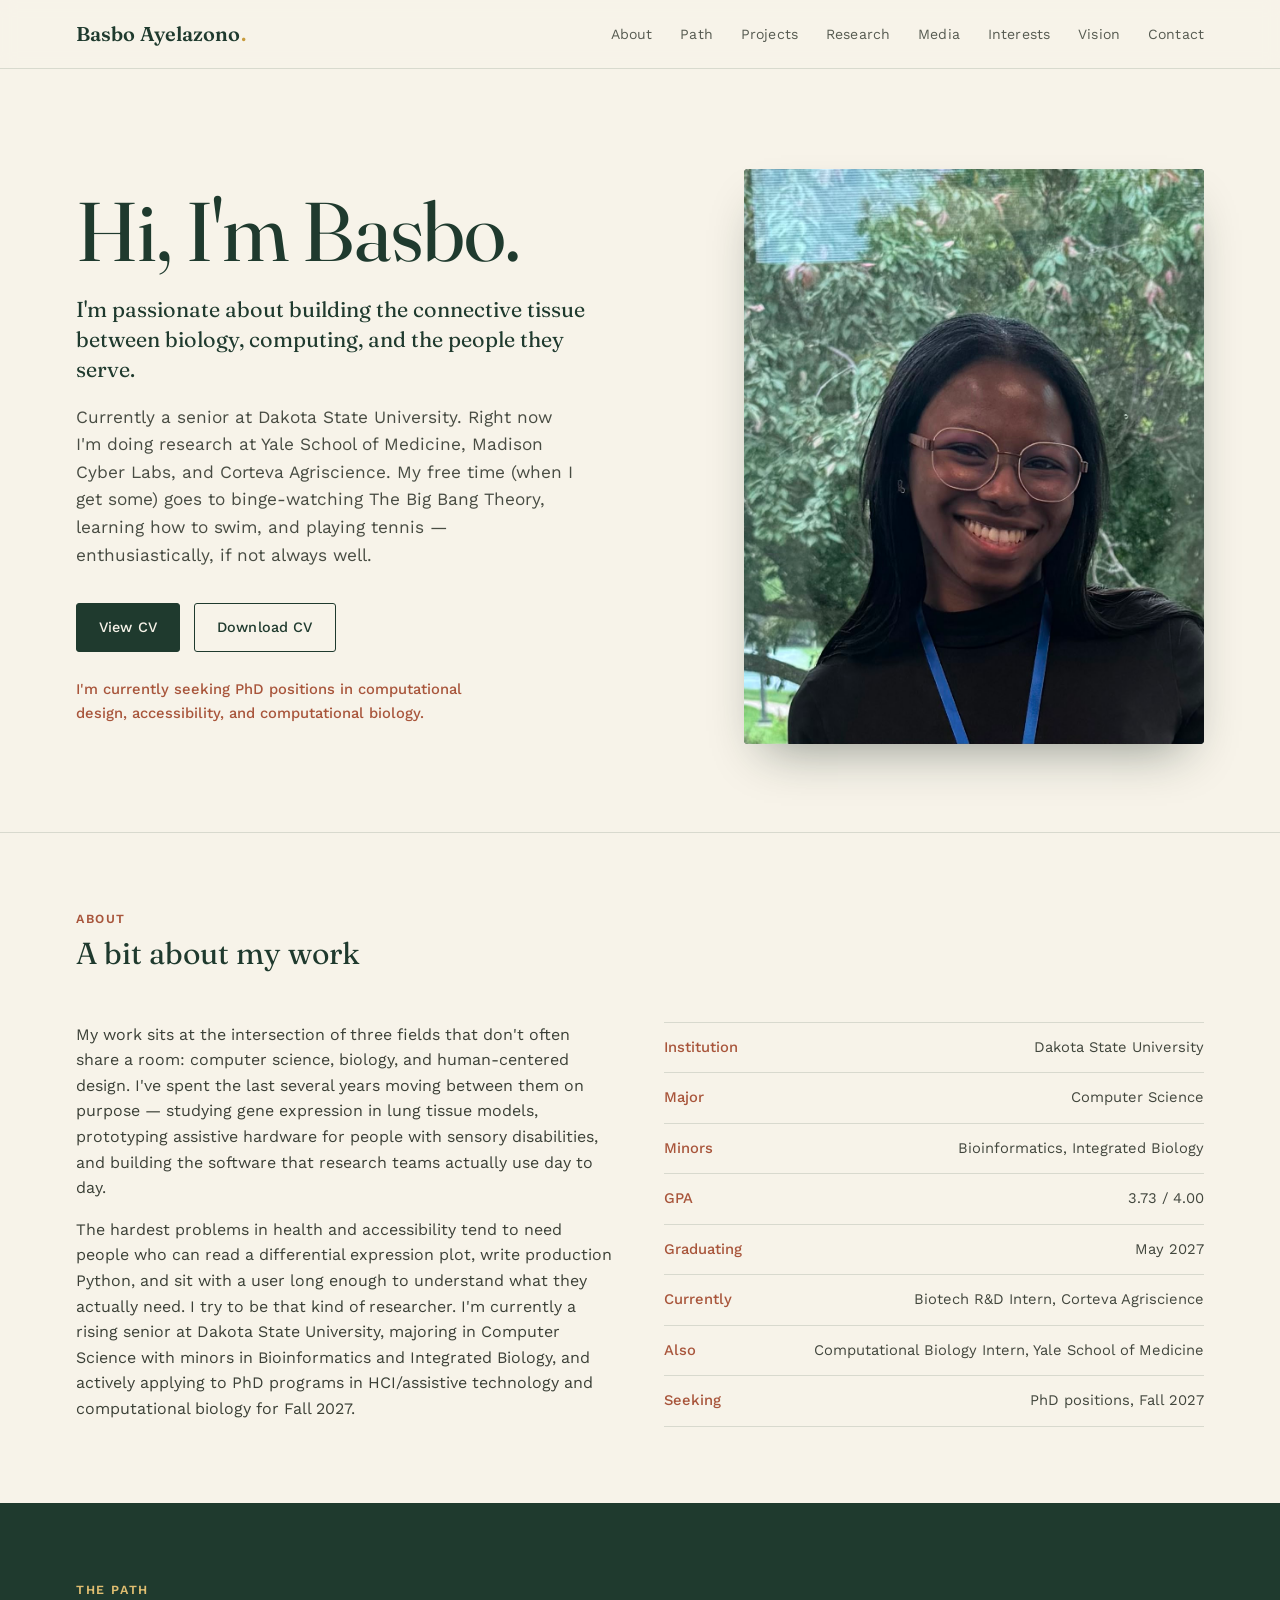
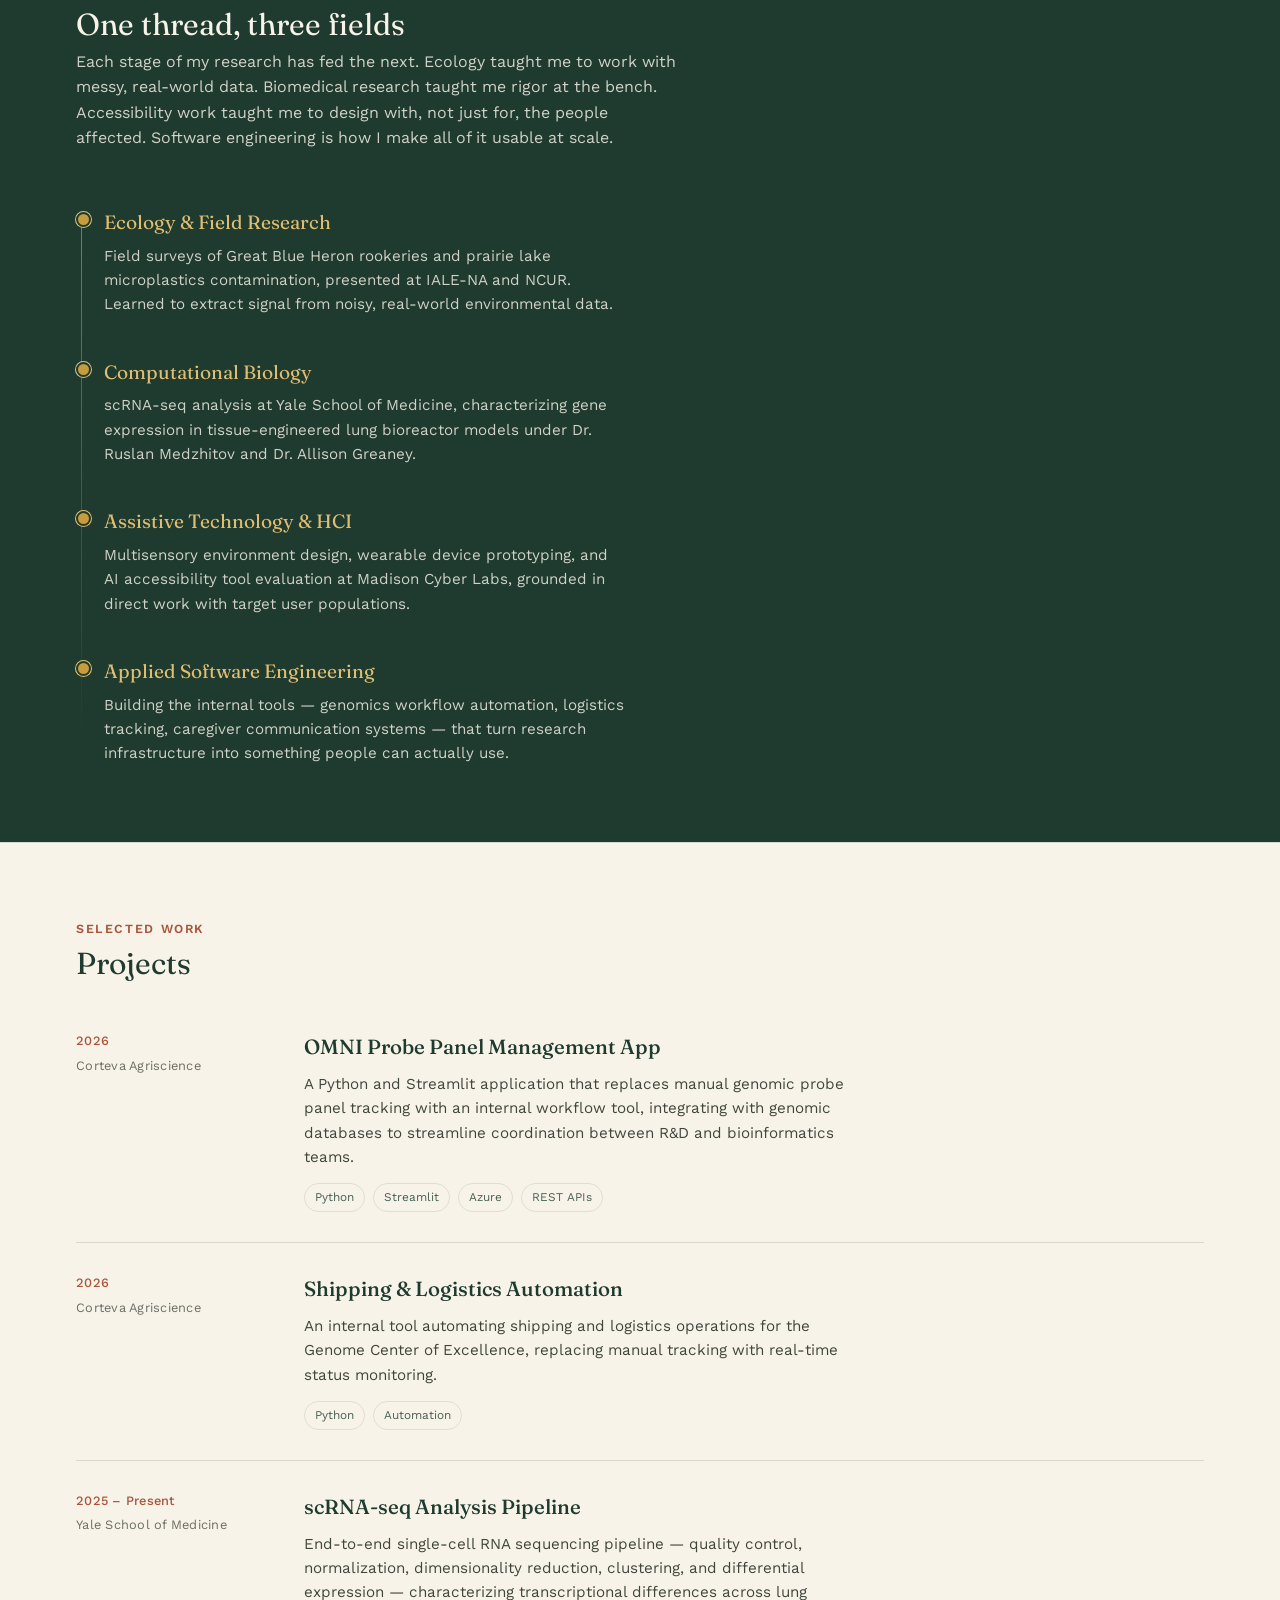
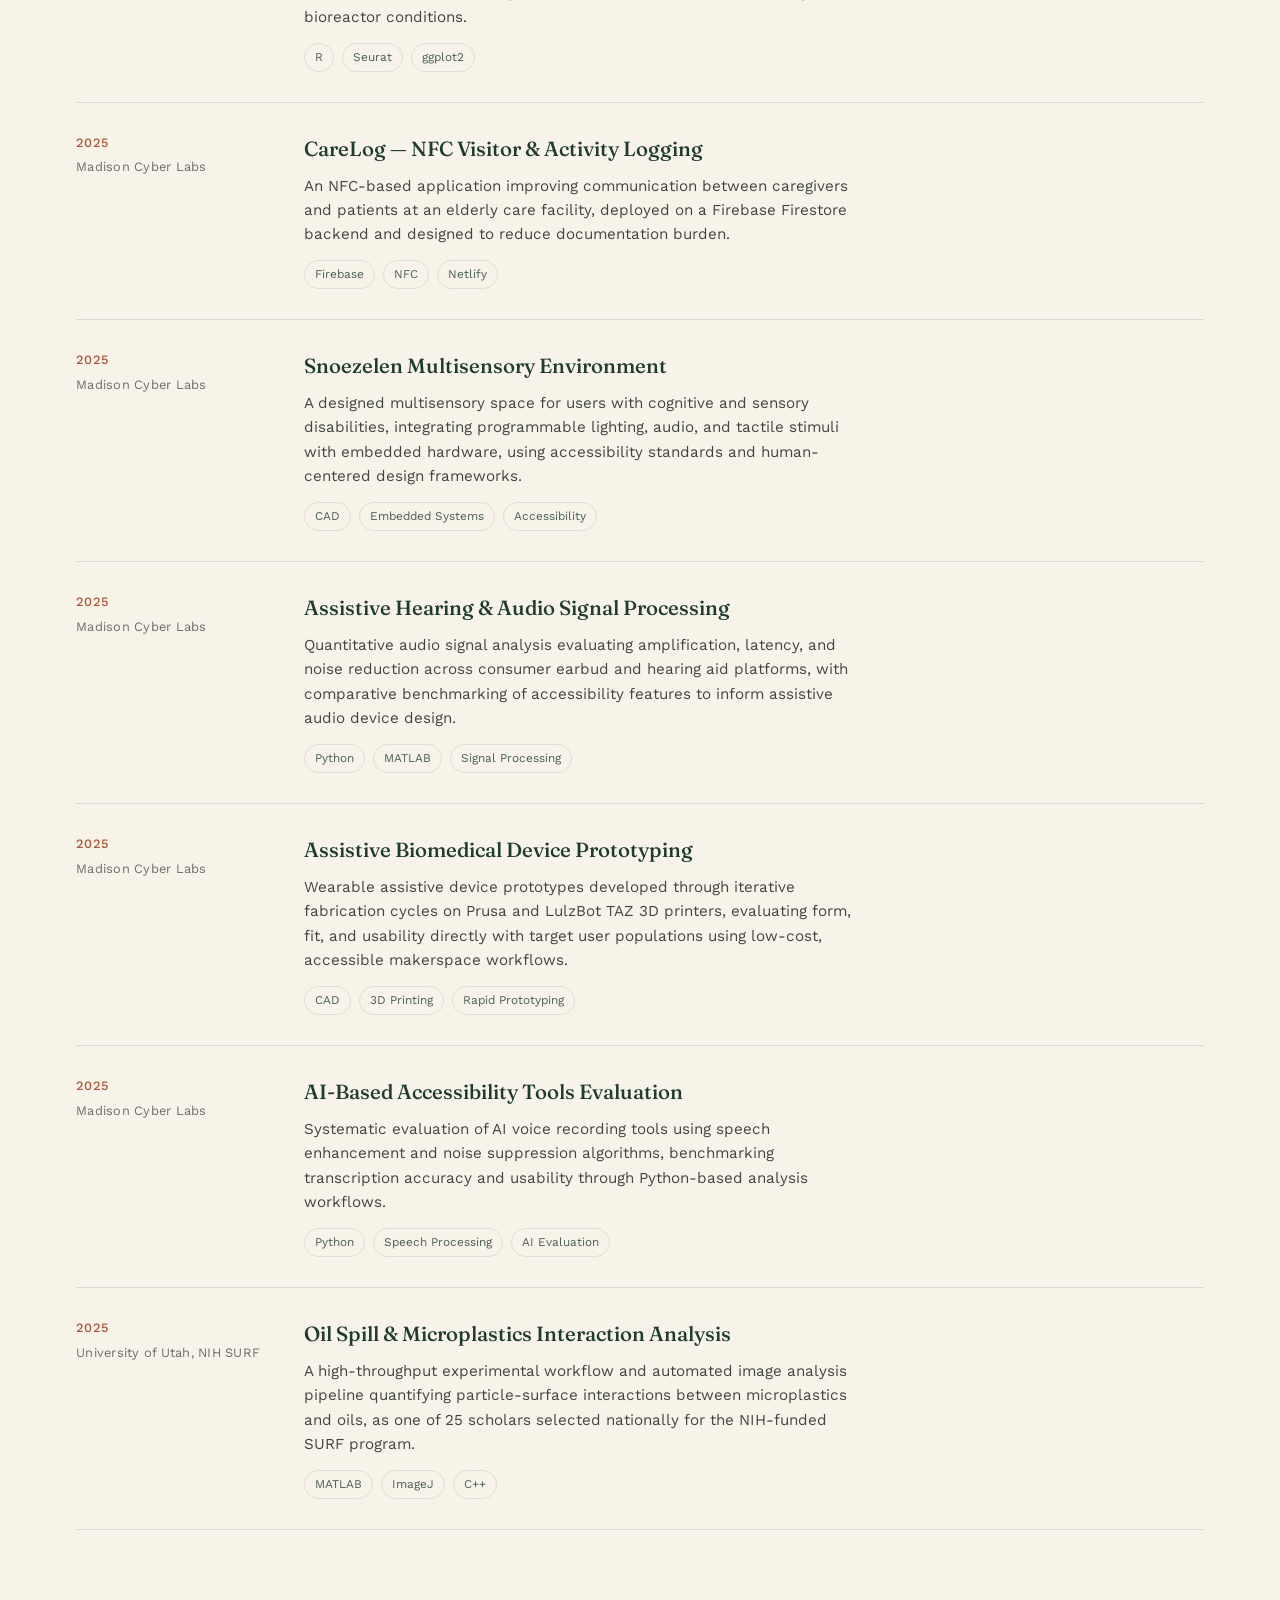
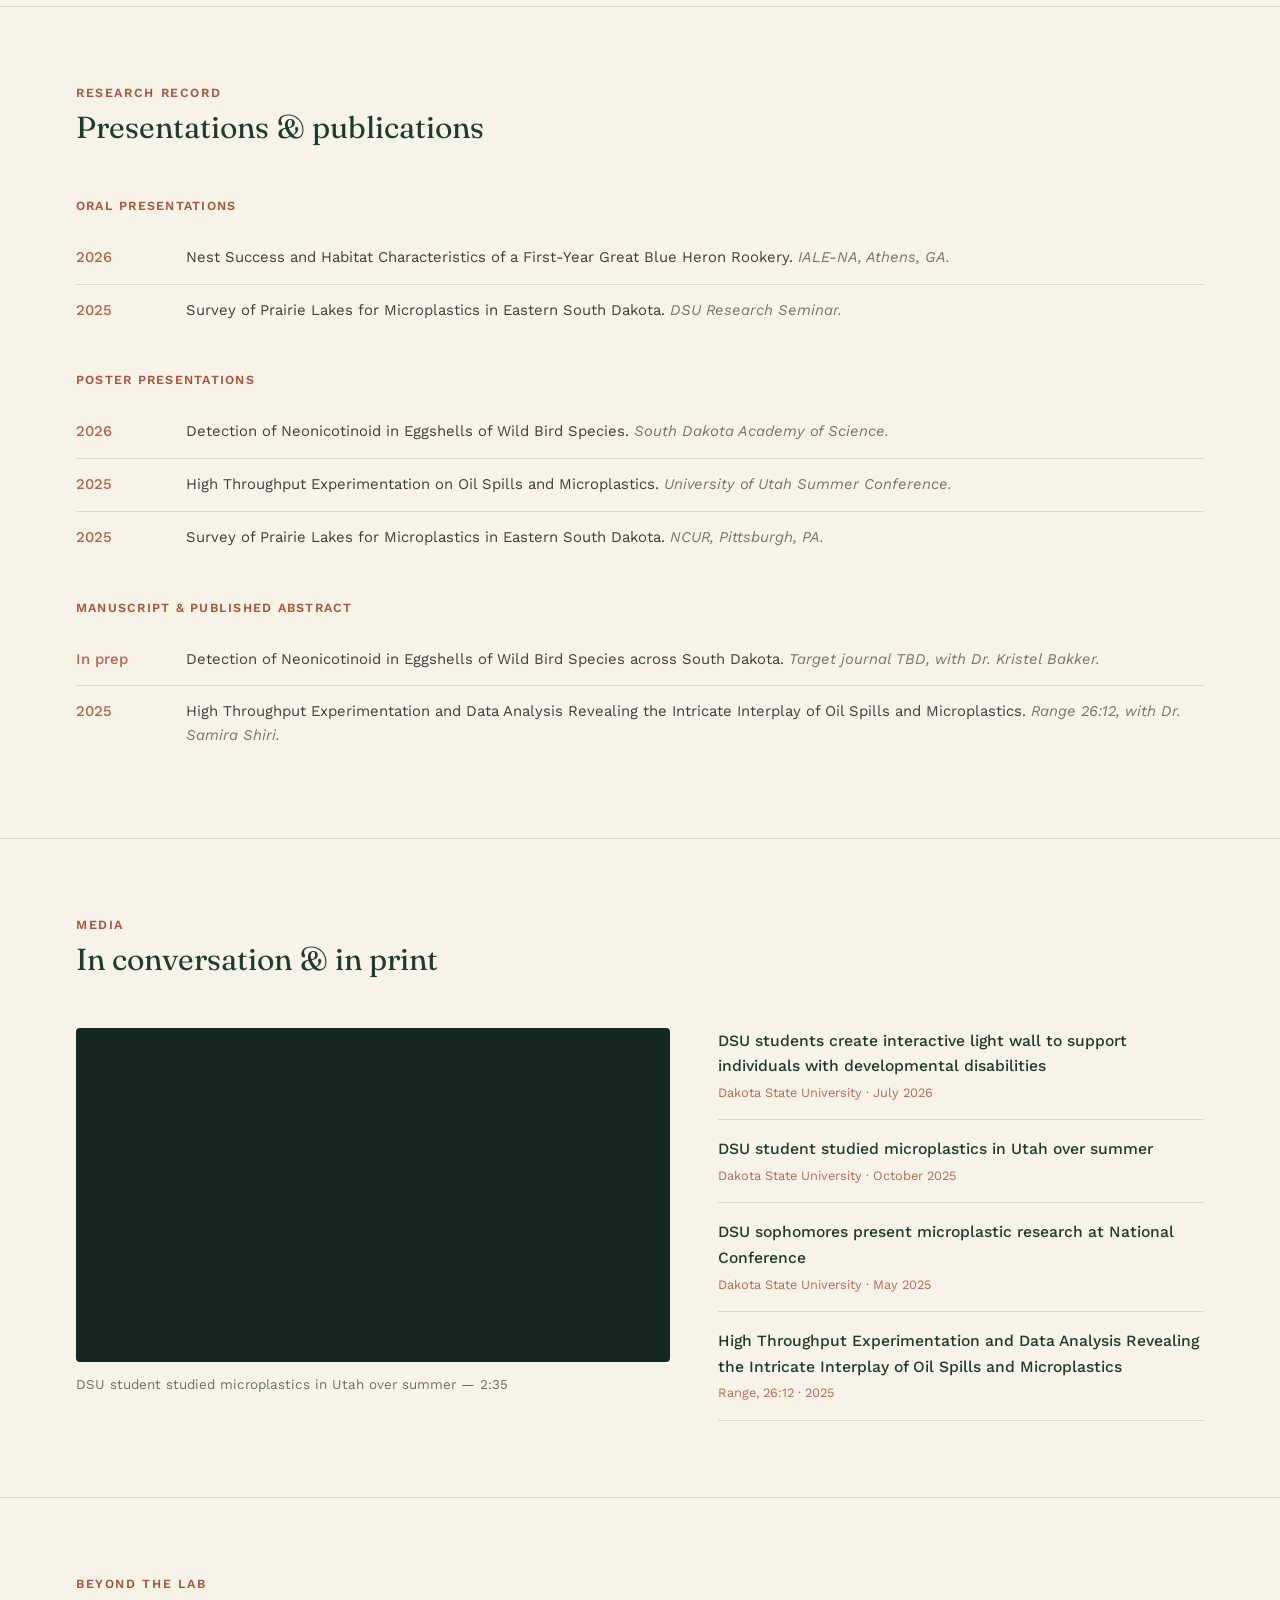
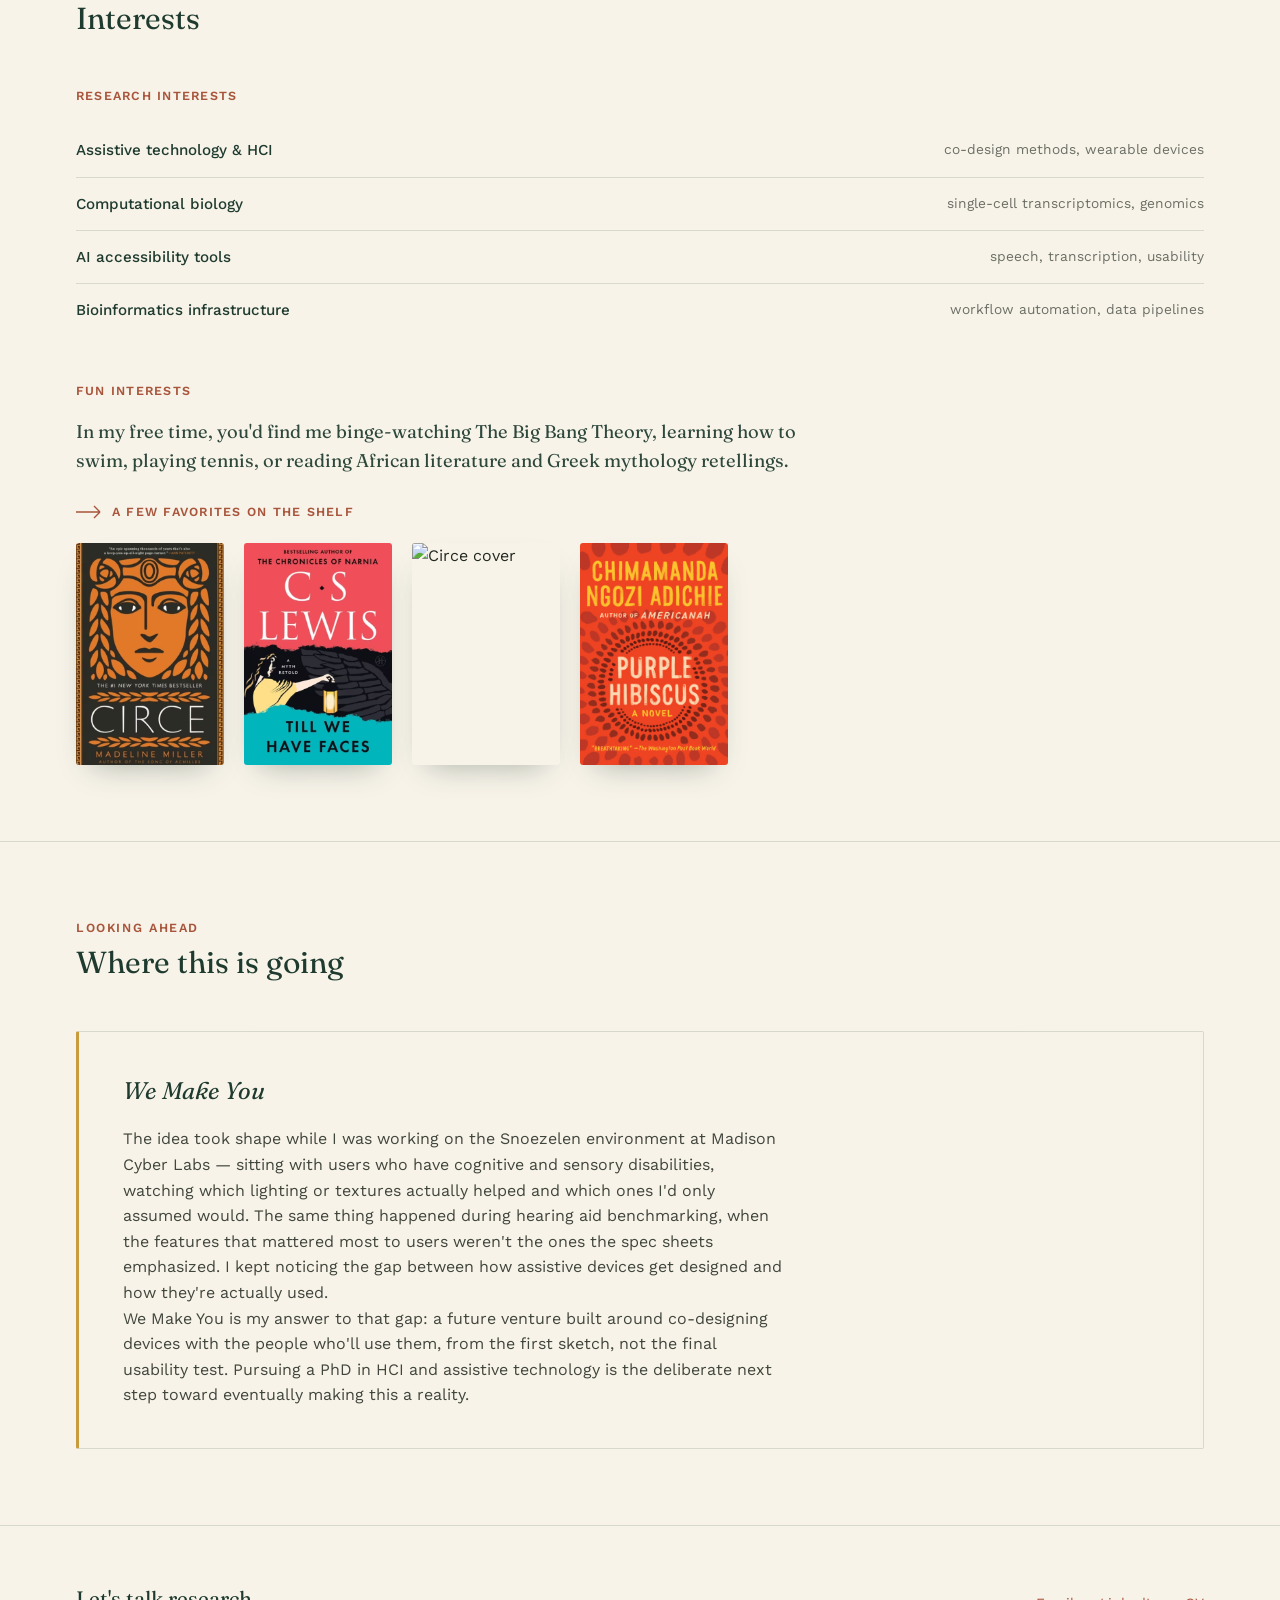
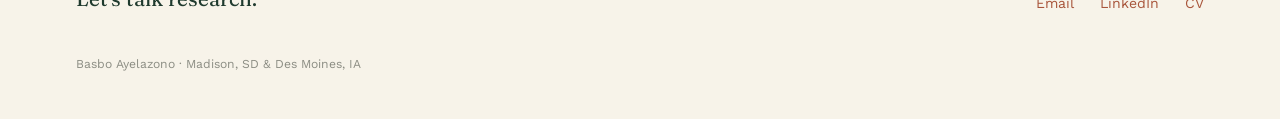
==== commit 843e33bf: "Add comment for website animation improvements Added a comment indicating the desire to enhance webs" ====
--- a/index.html
+++ b/index.html
@@ -966,4 +966,4 @@
 </script> 
  
 </body> 
-</html>" i want to make the website more animated like this website https://astridreadygo.github.io/
+</html>
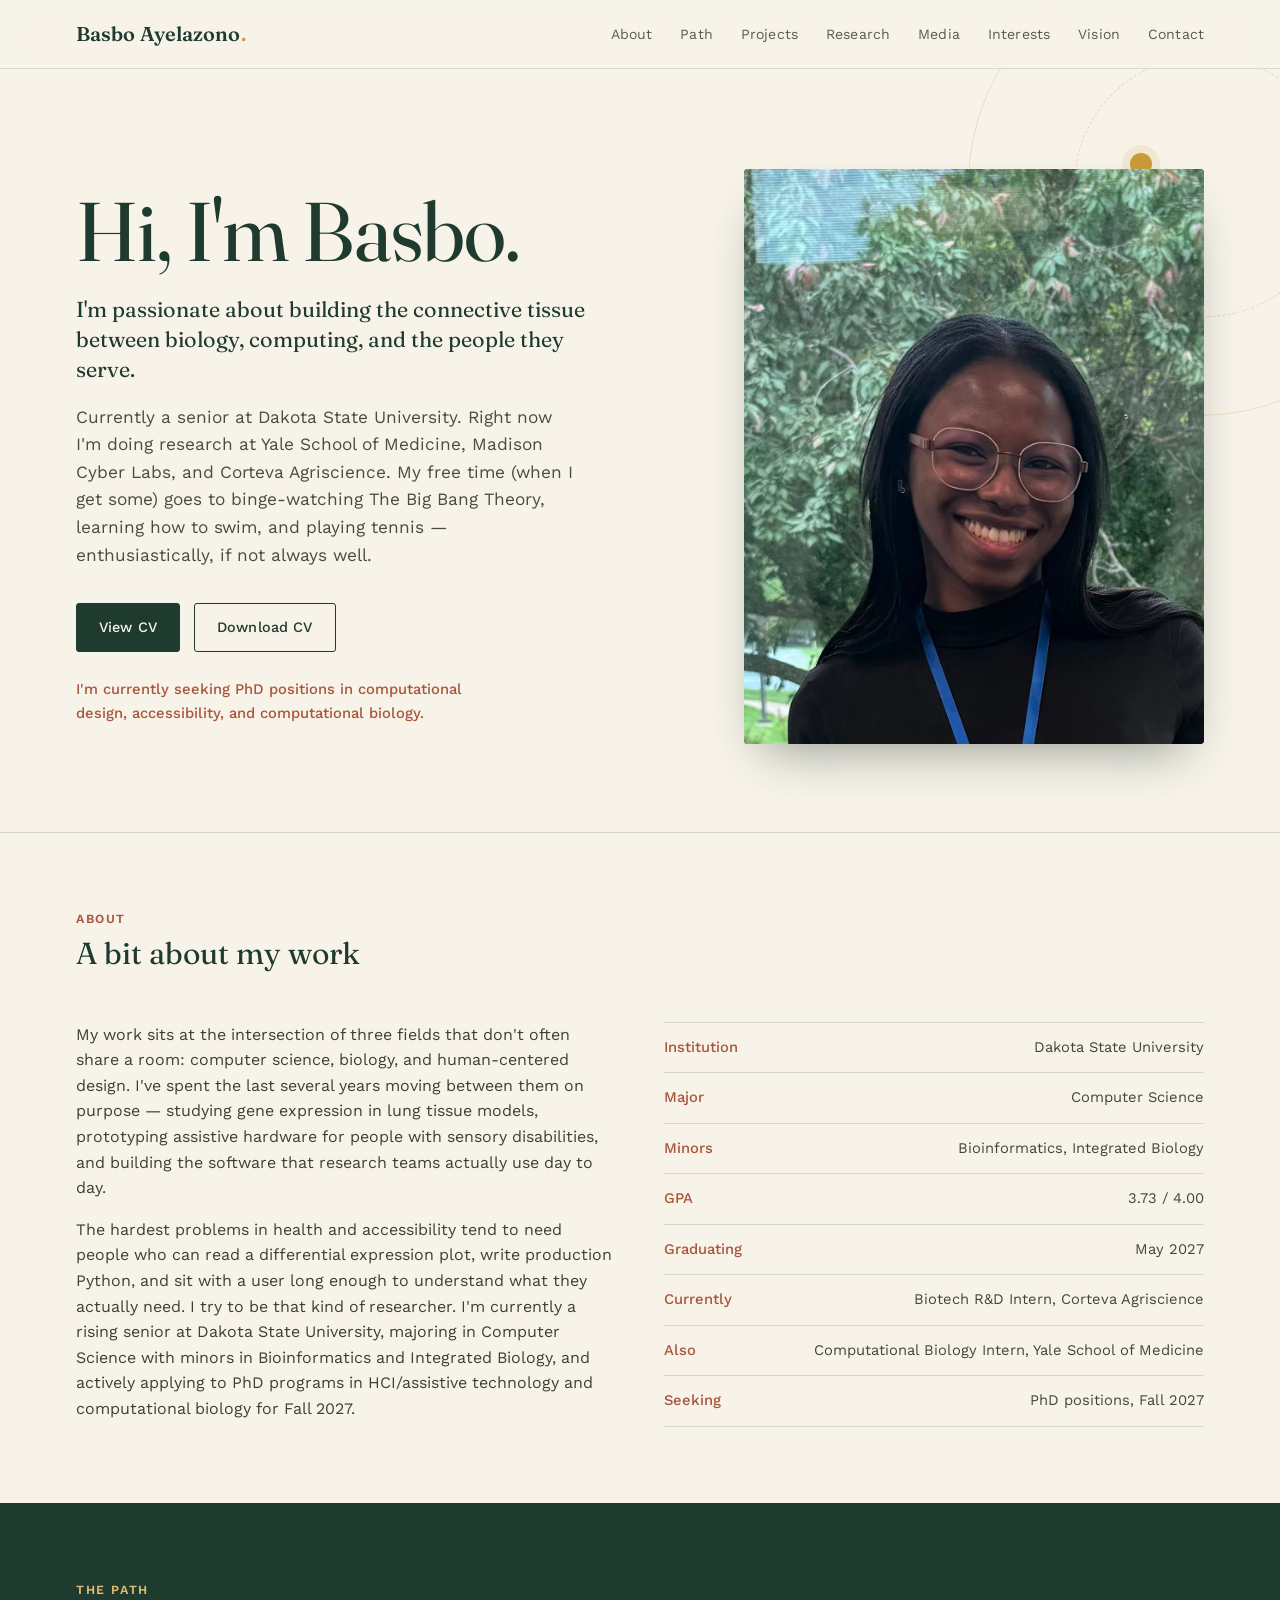
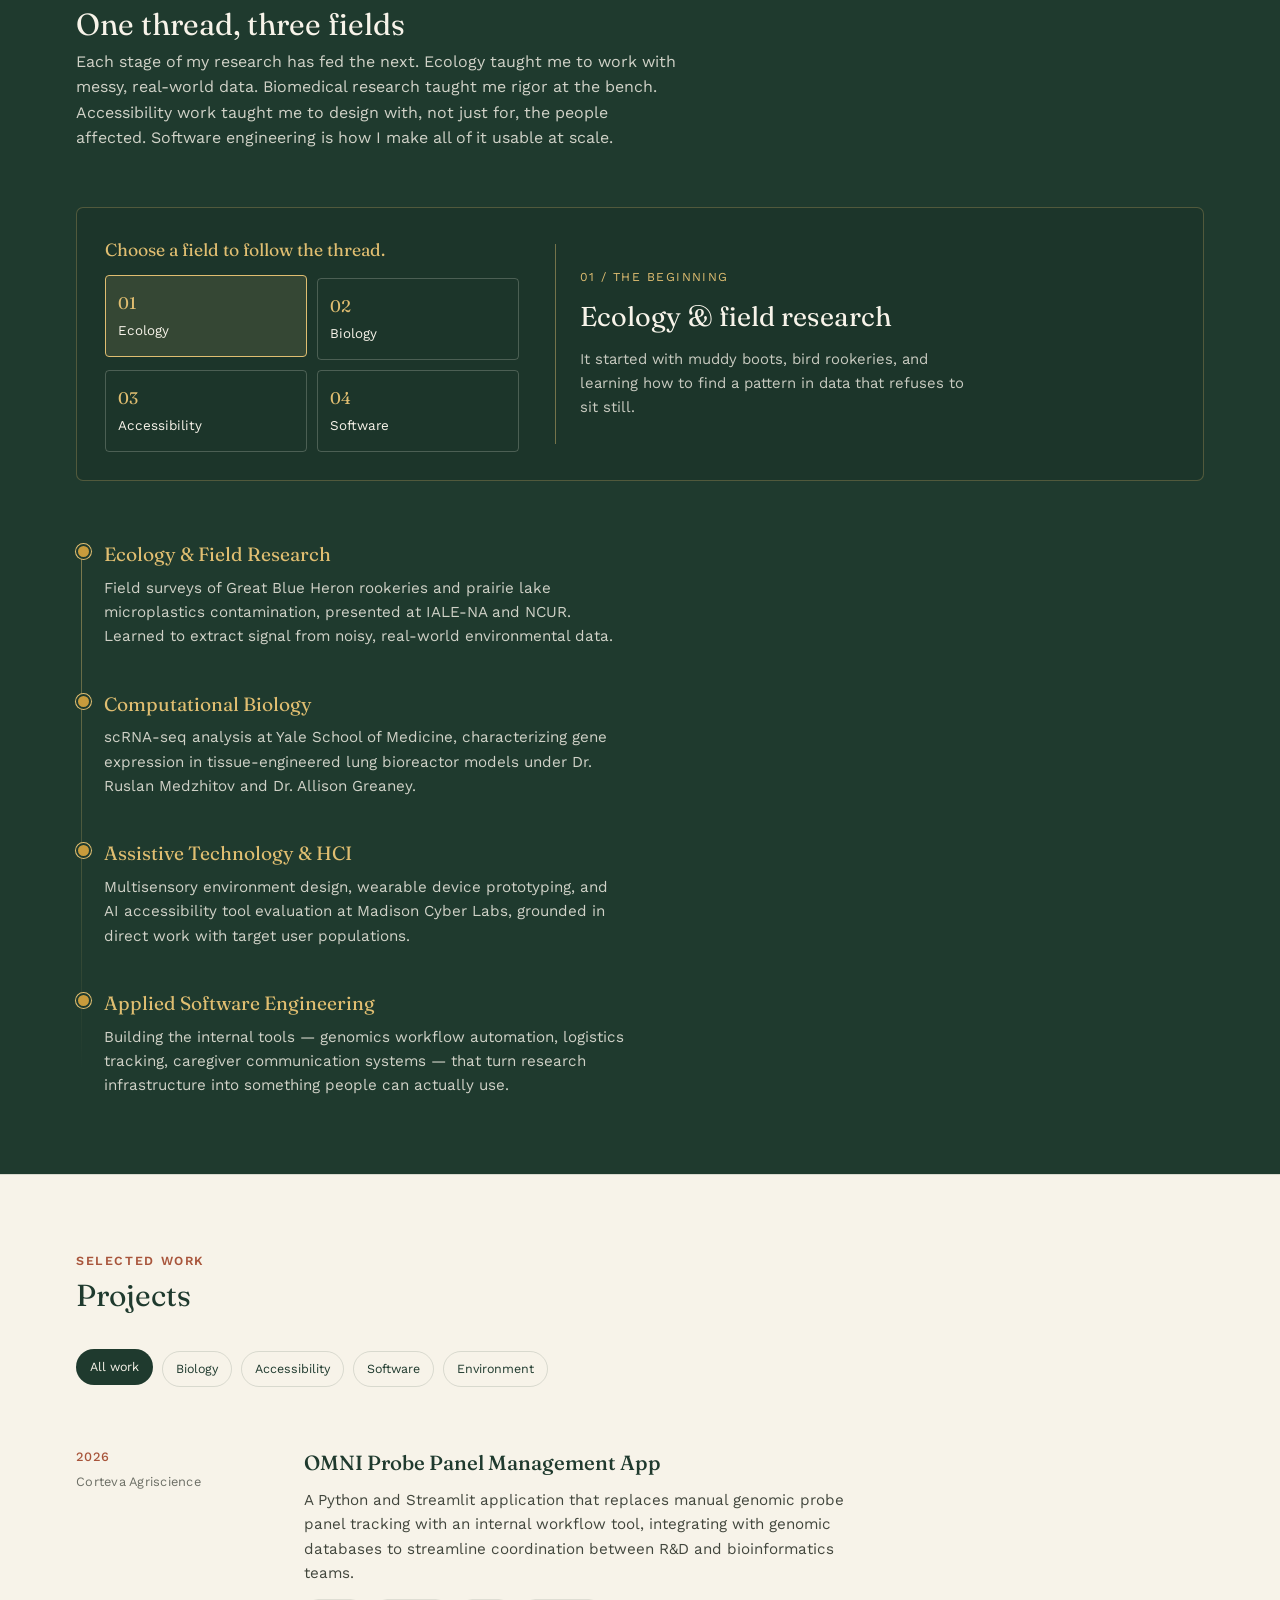
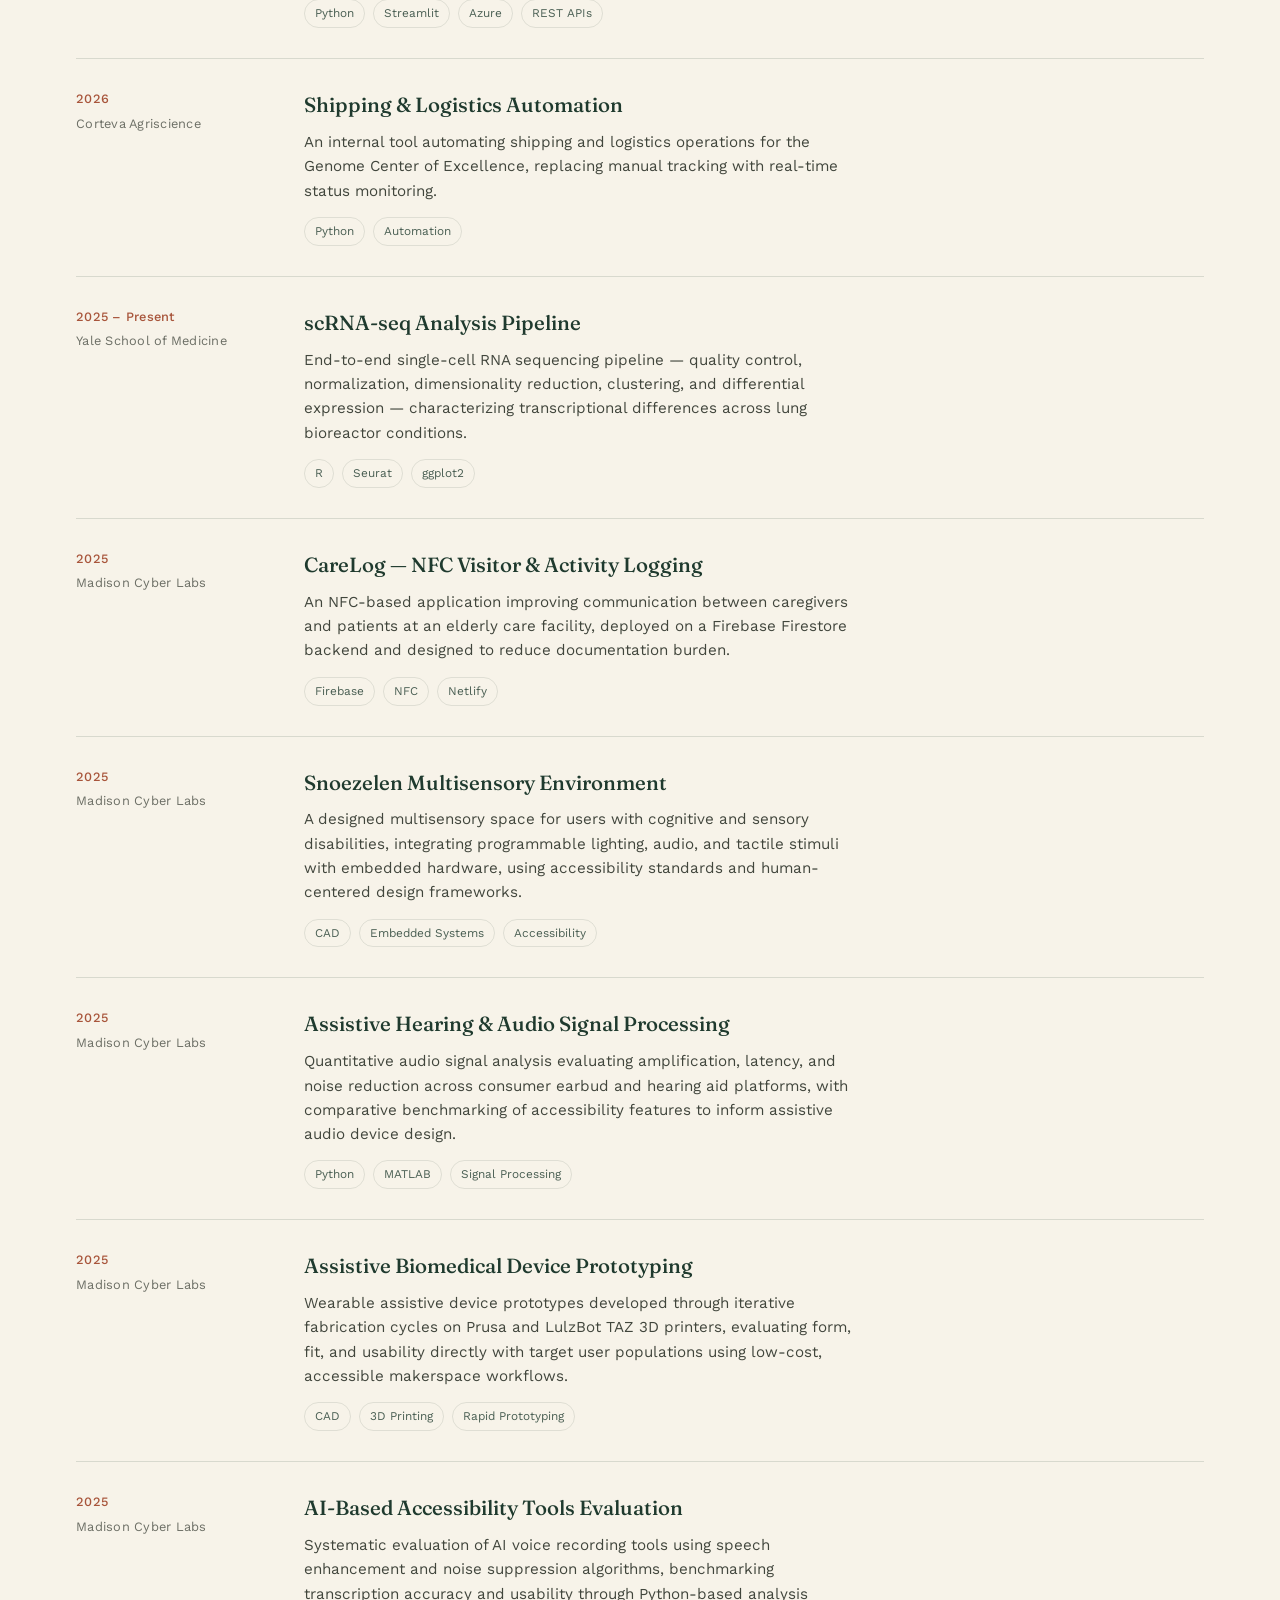
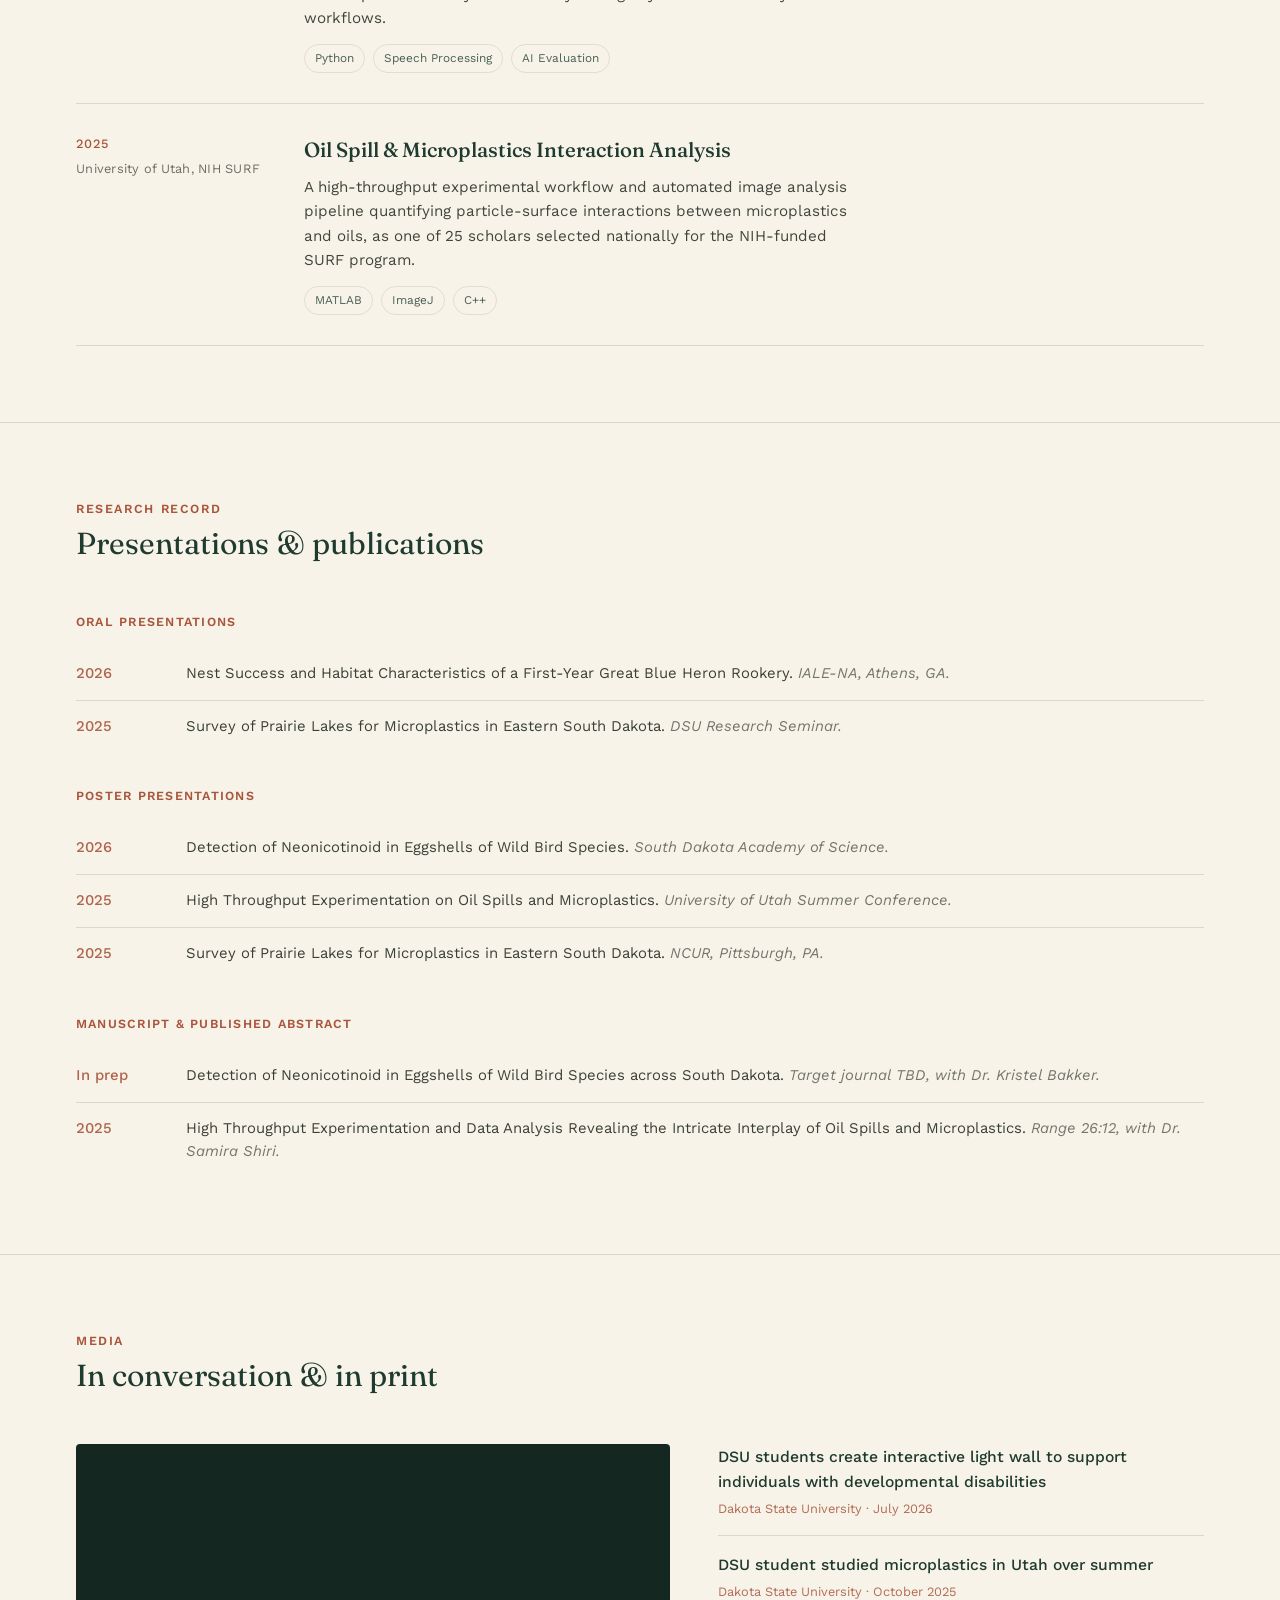
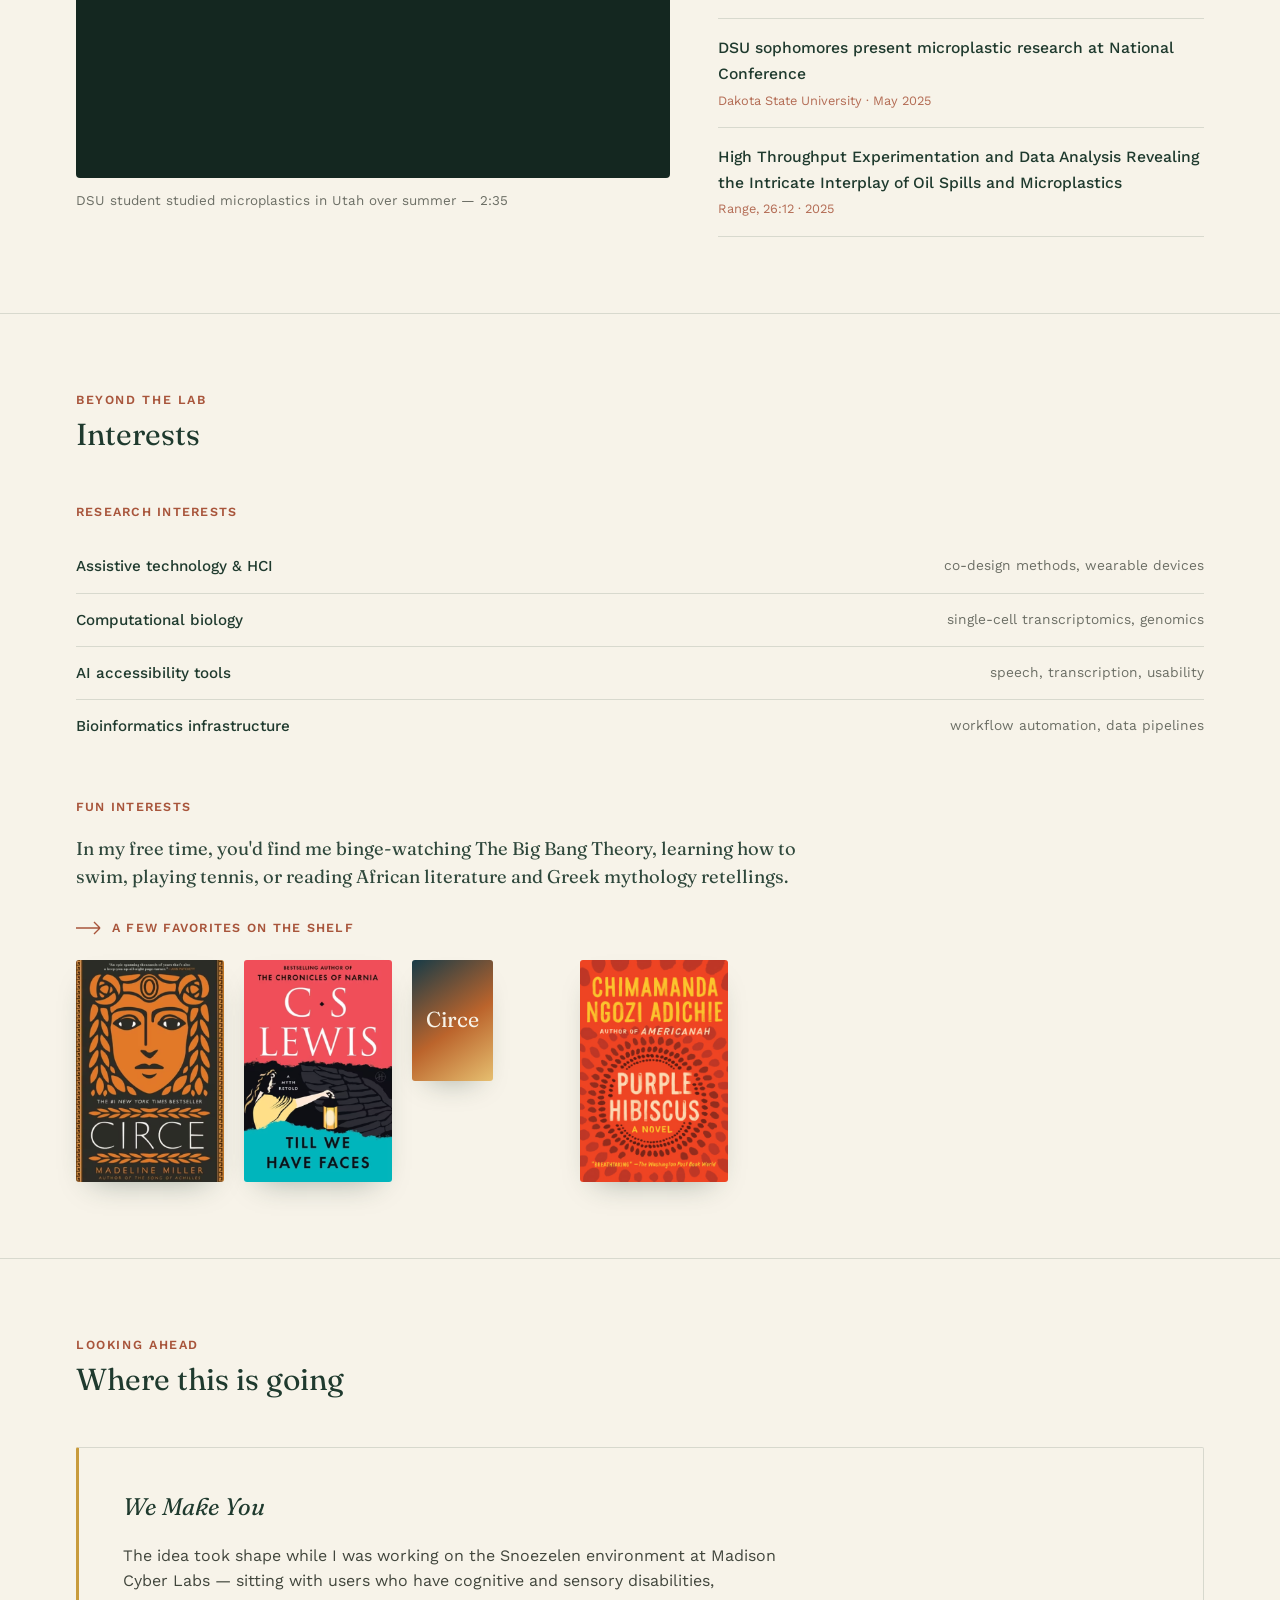
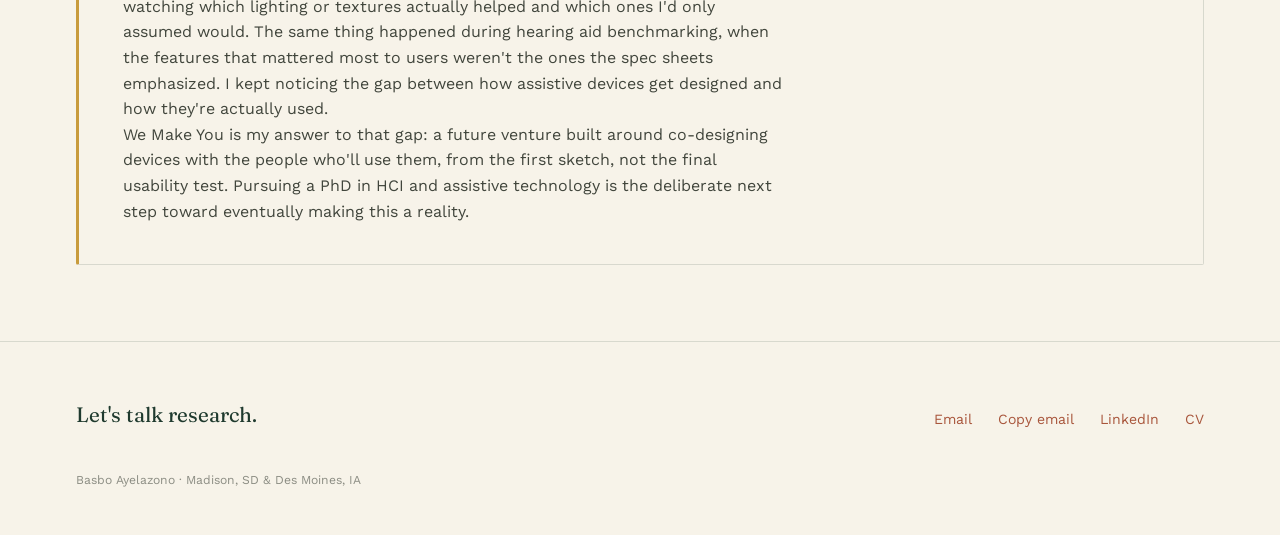
==== commit 862f0b18: "Add styles and structure for hero section and projects" ====
--- a/index.html
+++ b/index.html
@@ -601,9 +601,50 @@
     font-size: 0.76rem;
     opacity: 0.5;
   }
+
+  /* ---------- LITTLE MOMENTS ---------- */
+  .reading-progress { position: fixed; inset: 0 auto auto 0; z-index: 100; width: 0; height: 3px; background: var(--gold); box-shadow: 0 1px 9px rgba(200,155,60,.55); }
+  .hero::before { content: ''; position: absolute; width: 460px; height: 460px; right: -150px; top: -115px; border: 1px solid rgba(200,155,60,.25); border-radius: 50%; pointer-events: none; }
+  .hero::after { content: ''; position: absolute; width: 260px; height: 260px; right: -56px; top: -14px; border: 1px dashed rgba(168,85,59,.2); border-radius: 50%; pointer-events: none; animation: slow-spin 28s linear infinite; }
+  @keyframes slow-spin { to { transform: rotate(360deg); } }
+  .hero-orbit { position: absolute; right: 10%; top: 84px; width: 22px; height: 22px; border-radius: 50%; background: var(--gold); box-shadow: 0 0 0 8px rgba(200,155,60,.13); animation: drift 5s ease-in-out infinite; pointer-events: none; }
+  @keyframes drift { 50% { transform: translate(-14px, 16px); } }
+  .hero .wrap { position: relative; z-index: 1; }
+
+  .constellation { display: grid; grid-template-columns: minmax(220px, .8fr) 1.2fr; gap: 36px; margin: 44px 0 58px; padding: 28px; border: 1px solid rgba(224,190,113,.27); border-radius: 7px; background: rgba(0,0,0,.08); }
+  .constellation-label { color: var(--gold-light); font-family: var(--serif); font-size: 1.1rem; margin-bottom: 14px; }
+  .field-picker { display: grid; grid-template-columns: repeat(2, minmax(0,1fr)); gap: 10px; }
+  .field-button { min-height: 82px; padding: 12px; text-align: left; color: var(--cream); background: transparent; border: 1px solid rgba(247,243,233,.22); border-radius: 4px; cursor: pointer; font: inherit; font-size: .84rem; transition: transform .2s ease, background .2s ease, border-color .2s ease; }
+  .field-button:hover, .field-button[aria-pressed="true"] { transform: translateY(-3px); background: rgba(224,190,113,.13); border-color: var(--gold-light); }
+  .field-button span { display: block; color: var(--gold-light); font-family: var(--serif); font-size: 1.05rem; margin-bottom: 3px; }
+  .field-detail { align-self: center; min-height: 150px; padding: 24px; border-left: 1px solid rgba(224,190,113,.45); }
+  .field-detail .detail-number { color: var(--gold-light); font-size: .76rem; letter-spacing: .12em; text-transform: uppercase; }
+  .field-detail h3 { font-family: var(--serif); font-weight: 400; font-size: 1.7rem; color: var(--cream); margin: 7px 0 10px; }
+  .field-detail p { max-width: 45ch; opacity: .79; font-size: .93rem; }
+  .filter-row { display: flex; gap: 9px; flex-wrap: wrap; margin: -12px 0 30px; }
+  .filter { border: 1px solid var(--line); background: transparent; color: var(--forest); border-radius: 100px; padding: 7px 13px; font: inherit; font-size: .78rem; cursor: pointer; transition: color .2s ease, background .2s ease, transform .2s ease; }
+  .filter:hover, .filter[aria-pressed="true"] { background: var(--forest); color: var(--cream); transform: translateY(-2px); }
+  .project { transition: opacity .25s ease, transform .25s ease; }
+  .project.is-filtered { display: none; }
+  .book-card { cursor: pointer; border: 0; background: none; font: inherit; text-align: left; color: inherit; padding: 0; }
+  .book-card:hover .book-cover, .book-card:focus-visible .book-cover { transform: translateY(-8px) rotate(-2deg); box-shadow: 0 20px 35px -16px rgba(31,58,46,.55); }
+  .book-cover { transition: transform .25s ease, box-shadow .25s ease; }
+  .book-dialog { max-width: 420px; border: 0; border-radius: 8px; padding: 0; color: var(--ink); box-shadow: 0 24px 80px rgba(20,39,32,.35); }
+  .book-dialog::backdrop { background: rgba(20,39,32,.56); backdrop-filter: blur(3px); }
+  .book-dialog-inner { padding: 32px; background: var(--cream); }
+  .book-dialog h3 { color: var(--forest); font-family: var(--serif); font-size: 1.7rem; font-weight: 400; margin-bottom: 10px; }
+  .book-dialog p { opacity: .82; }
+  .dialog-close { float: right; border: 0; color: var(--rust); background: transparent; font: inherit; font-size: .85rem; cursor: pointer; }
+  .copy-email { border: 0; padding: 0; background: none; color: var(--rust); font: inherit; cursor: pointer; font-size: .88rem; }
+  .copy-email:hover { text-decoration: underline; }
+  .reveal { opacity: 0; transform: translateY(20px); transition: opacity .65s ease, transform .65s ease; }
+  .reveal.is-visible { opacity: 1; transform: none; }
+  @media (max-width: 720px) { .constellation { grid-template-columns: 1fr; gap: 24px; padding: 20px; } .field-detail { border-left: 0; border-top: 1px solid rgba(224,190,113,.45); } .hero::before, .hero::after, .hero-orbit { display: none; } }
 </style>
 </head>
 <body>
+
+<div class="reading-progress" id="readingProgress" aria-hidden="true"></div>
 
 <nav>
   <div class="wrap">
@@ -623,6 +664,7 @@
 </nav>
 
 <header class="hero" id="top">
+  <div class="hero-orbit" aria-hidden="true"></div>
   <div class="wrap">
     <div>
       <h1 class="display">Hi, I'm Basbo.</h1>
@@ -672,6 +714,22 @@
     <div class="section-kicker">The Path</div>
     <h2 class="section-title">One thread, three fields</h2>
     <p class="lede">Each stage of my research has fed the next. Ecology taught me to work with messy, real-world data. Biomedical research taught me rigor at the bench. Accessibility work taught me to design with, not just for, the people affected. Software engineering is how I make all of it usable at scale.</p>
+    <div class="constellation" aria-label="Explore Basbo's research fields">
+      <div>
+        <p class="constellation-label">Choose a field to follow the thread.</p>
+        <div class="field-picker" role="group" aria-label="Research fields">
+          <button class="field-button" type="button" aria-pressed="true" data-title="Ecology & field research" data-desc="It started with muddy boots, bird rookeries, and learning how to find a pattern in data that refuses to sit still."><span>01</span>Ecology</button>
+          <button class="field-button" type="button" aria-pressed="false" data-title="Computational biology" data-desc="From tissue-engineered lungs to single-cell data, this is where biological questions meet code, statistics, and a lot of careful curiosity."><span>02</span>Biology</button>
+          <button class="field-button" type="button" aria-pressed="false" data-title="Assistive technology & HCI" data-desc="The most important expertise in a design room belongs to the people who will use what is being made. This work begins there."><span>03</span>Accessibility</button>
+          <button class="field-button" type="button" aria-pressed="false" data-title="Applied software engineering" data-desc="A research insight is only as useful as the tools that help people act on it. Building those tools is the bridge between discovery and impact."><span>04</span>Software</button>
+        </div>
+      </div>
+      <div class="field-detail" aria-live="polite">
+        <div class="detail-number" id="fieldNumber">01 / The beginning</div>
+        <h3 id="fieldTitle">Ecology &amp; field research</h3>
+        <p id="fieldDesc">It started with muddy boots, bird rookeries, and learning how to find a pattern in data that refuses to sit still.</p>
+      </div>
+    </div>
     <div class="thread">
       <div class="thread-node">
         <div class="t-field">Ecology &amp; Field Research</div>
@@ -702,8 +760,15 @@
       </div>
     </div>
     <div class="project-list">
-
-      <div class="project">
+      <div class="filter-row" role="group" aria-label="Filter projects">
+        <button class="filter" type="button" data-filter="all" aria-pressed="true">All work</button>
+        <button class="filter" type="button" data-filter="biology" aria-pressed="false">Biology</button>
+        <button class="filter" type="button" data-filter="accessibility" aria-pressed="false">Accessibility</button>
+        <button class="filter" type="button" data-filter="software" aria-pressed="false">Software</button>
+        <button class="filter" type="button" data-filter="environment" aria-pressed="false">Environment</button>
+      </div>
+
+      <div class="project" data-domain="biology software">
         <div class="project-meta">2026<span class="p-org">Corteva Agriscience</span></div>
         <div>
           <h3 class="project-title">OMNI Probe Panel Management App</h3>
@@ -712,7 +777,7 @@
         </div>
       </div>
 
-      <div class="project">
+      <div class="project" data-domain="biology software">
         <div class="project-meta">2026<span class="p-org">Corteva Agriscience</span></div>
         <div>
           <h3 class="project-title">Shipping &amp; Logistics Automation</h3>
@@ -721,7 +786,7 @@
         </div>
       </div>
 
-      <div class="project">
+      <div class="project" data-domain="biology">
         <div class="project-meta">2025 &ndash; Present<span class="p-org">Yale School of Medicine</span></div>
         <div>
           <h3 class="project-title">scRNA-seq Analysis Pipeline</h3>
@@ -730,7 +795,7 @@
         </div>
       </div>
 
-      <div class="project">
+      <div class="project" data-domain="accessibility software">
         <div class="project-meta">2025<span class="p-org">Madison Cyber Labs</span></div>
         <div>
           <h3 class="project-title">CareLog &mdash; NFC Visitor &amp; Activity Logging</h3>
@@ -739,7 +804,7 @@
         </div>
       </div>
 
-      <div class="project">
+      <div class="project" data-domain="accessibility">
         <div class="project-meta">2025<span class="p-org">Madison Cyber Labs</span></div>
         <div>
           <h3 class="project-title">Snoezelen Multisensory Environment</h3>
@@ -748,7 +813,7 @@
         </div>
       </div>
 
-      <div class="project">
+      <div class="project" data-domain="accessibility software">
         <div class="project-meta">2025<span class="p-org">Madison Cyber Labs</span></div>
         <div>
           <h3 class="project-title">Assistive Hearing &amp; Audio Signal Processing</h3>
@@ -757,7 +822,7 @@
         </div>
       </div>
 
-      <div class="project">
+      <div class="project" data-domain="accessibility">
         <div class="project-meta">2025<span class="p-org">Madison Cyber Labs</span></div>
         <div>
           <h3 class="project-title">Assistive Biomedical Device Prototyping</h3>
@@ -766,7 +831,7 @@
         </div>
       </div>
 
-      <div class="project">
+      <div class="project" data-domain="accessibility software">
         <div class="project-meta">2025<span class="p-org">Madison Cyber Labs</span></div>
         <div>
           <h3 class="project-title">AI-Based Accessibility Tools Evaluation</h3>
@@ -775,7 +840,7 @@
         </div>
       </div>
 
-      <div class="project">
+      <div class="project" data-domain="environment software">
         <div class="project-meta">2025<span class="p-org">University of Utah, NIH SURF</span></div>
         <div>
           <h3 class="project-title">Oil Spill &amp; Microplastics Interaction Analysis</h3>
@@ -903,18 +968,18 @@
         A few favorites on the shelf
       </div>
       <div class="books-row">
-        <div class="book-card">
+        <button class="book-card" type="button" data-book="Purple Hibiscus" data-note="Chimamanda Ngozi Adichie's novel is one I return to for its tenderness, courage, and attention to the lives unfolding just beneath the surface.">
           <div class="book-cover"><img src="purple-hibiscus.png" alt="Purple Hibiscus cover"></div>
-        </div>
-        <div class="book-card">
+        </button>
+        <button class="book-card" type="button" data-book="Till We Have Faces" data-note="C. S. Lewis's retelling of the Cupid and Psyche myth: thorny, compassionate, and a reminder that the stories we tell about ourselves are never quite complete.">
           <div class="book-cover"><img src="till-we-have-faces.png" alt="Till We Have Faces cover"></div>
-        </div>
-        <div class="book-card">
-          <div class="book-cover"><img src="circe.png" alt="Circe cover"></div>
-        </div>
-        <div class="book-card">
+        </button>
+        <button class="book-card" type="button" data-book="Circe" data-note="Madeline Miller's Circe is on the shelf for its sharp, luminous reimagining of myth—and for anyone who enjoys a woman taking up the pen in her own story.">
+          <div class="book-cover" style="background: linear-gradient(145deg, #173b47, #bb642c 55%, #e6bf70); display:grid; place-items:center; padding:14px;"><span style="font-family:var(--serif); color:#f7f3e9; font-size:1.35rem; text-align:center; line-height:1.1;">Circe</span></div>
+        </button>
+        <button class="book-card" type="button" data-book="The Song of the Cell" data-note="Siddhartha Mukherjee's account of the cell is a beautiful meeting point for science writing, medicine, and the sense of wonder that keeps research exciting.">
           <div class="book-cover"><img src="song-of-the-cell.png" alt="The Song of the Cell cover"></div>
-        </div>
+        </button>
       </div>
     </div>
   </div>
@@ -942,6 +1007,7 @@
       <div class="footer-name">Let's talk research.</div>
       <ul class="footer-links">
         <li><a href="mailto:Basbo.Ayelazono@trojans.dsu.edu">Email</a></li>
+        <li><button class="copy-email" type="button" id="copyEmail" data-email="Basbo.Ayelazono@trojans.dsu.edu">Copy email</button></li>
         <li><a href="https://linkedin.com/in/basbo-ayelazono-77154526b" target="_blank" rel="noopener">LinkedIn</a></li> 
         <li><a href="Basbo_Ayelazono_CV%20(1).pdf" download>CV</a></li> 
       </ul> 
@@ -949,6 +1015,14 @@
     <div class="footer-note">Basbo Ayelazono &middot; Madison, SD &amp; Des Moines, IA</div> 
   </div> 
 </footer> 
+
+<dialog class="book-dialog" id="bookDialog" aria-labelledby="bookTitle">
+  <div class="book-dialog-inner">
+    <button class="dialog-close" type="button" id="closeBook">Close ×</button>
+    <h3 id="bookTitle">A book note</h3>
+    <p id="bookNote"></p>
+  </div>
+</dialog>
  
 <script> 
   const navToggle = document.getElementById('navToggle'); 
@@ -963,6 +1037,59 @@
       navToggle.setAttribute('aria-expanded', 'false'); 
     }); 
   }); 
+
+  const progress = document.getElementById('readingProgress');
+  const updateProgress = () => {
+    const max = document.documentElement.scrollHeight - window.innerHeight;
+    progress.style.width = `${max ? (window.scrollY / max) * 100 : 0}%`;
+  };
+  window.addEventListener('scroll', updateProgress, { passive: true });
+  updateProgress();
+
+  const fieldButtons = document.querySelectorAll('.field-button');
+  fieldButtons.forEach((button, index) => {
+    button.addEventListener('click', () => {
+      fieldButtons.forEach(item => item.setAttribute('aria-pressed', 'false'));
+      button.setAttribute('aria-pressed', 'true');
+      document.getElementById('fieldNumber').textContent = `0${index + 1} / Follow the thread`;
+      document.getElementById('fieldTitle').textContent = button.dataset.title;
+      document.getElementById('fieldDesc').textContent = button.dataset.desc;
+    });
+  });
+
+  const filters = document.querySelectorAll('.filter');
+  const projects = document.querySelectorAll('.project');
+  filters.forEach(filter => {
+    filter.addEventListener('click', () => {
+      const chosen = filter.dataset.filter;
+      filters.forEach(item => item.setAttribute('aria-pressed', item === filter));
+      projects.forEach(project => project.classList.toggle('is-filtered', chosen !== 'all' && !project.dataset.domain.includes(chosen)));
+    });
+  });
+
+  const dialog = document.getElementById('bookDialog');
+  document.querySelectorAll('.book-card').forEach(book => book.addEventListener('click', () => {
+    document.getElementById('bookTitle').textContent = book.dataset.book;
+    document.getElementById('bookNote').textContent = book.dataset.note;
+    dialog.showModal();
+  }));
+  document.getElementById('closeBook').addEventListener('click', () => dialog.close());
+  dialog.addEventListener('click', event => { if (event.target === dialog) dialog.close(); });
+
+  document.getElementById('copyEmail').addEventListener('click', async event => {
+    try {
+      await navigator.clipboard.writeText(event.currentTarget.dataset.email);
+      event.currentTarget.textContent = 'Copied!';
+      setTimeout(() => { event.currentTarget.textContent = 'Copy email'; }, 1500);
+    } catch { event.currentTarget.textContent = 'Email: Basbo.Ayelazono@trojans.dsu.edu'; }
+  });
+
+  const revealItems = document.querySelectorAll('section, footer');
+  revealItems.forEach(item => item.classList.add('reveal'));
+  const revealObserver = new IntersectionObserver(entries => entries.forEach(entry => {
+    if (entry.isIntersecting) { entry.target.classList.add('is-visible'); revealObserver.unobserve(entry.target); }
+  }), { threshold: .08 });
+  revealItems.forEach(item => revealObserver.observe(item));
 </script> 
  
 </body> 
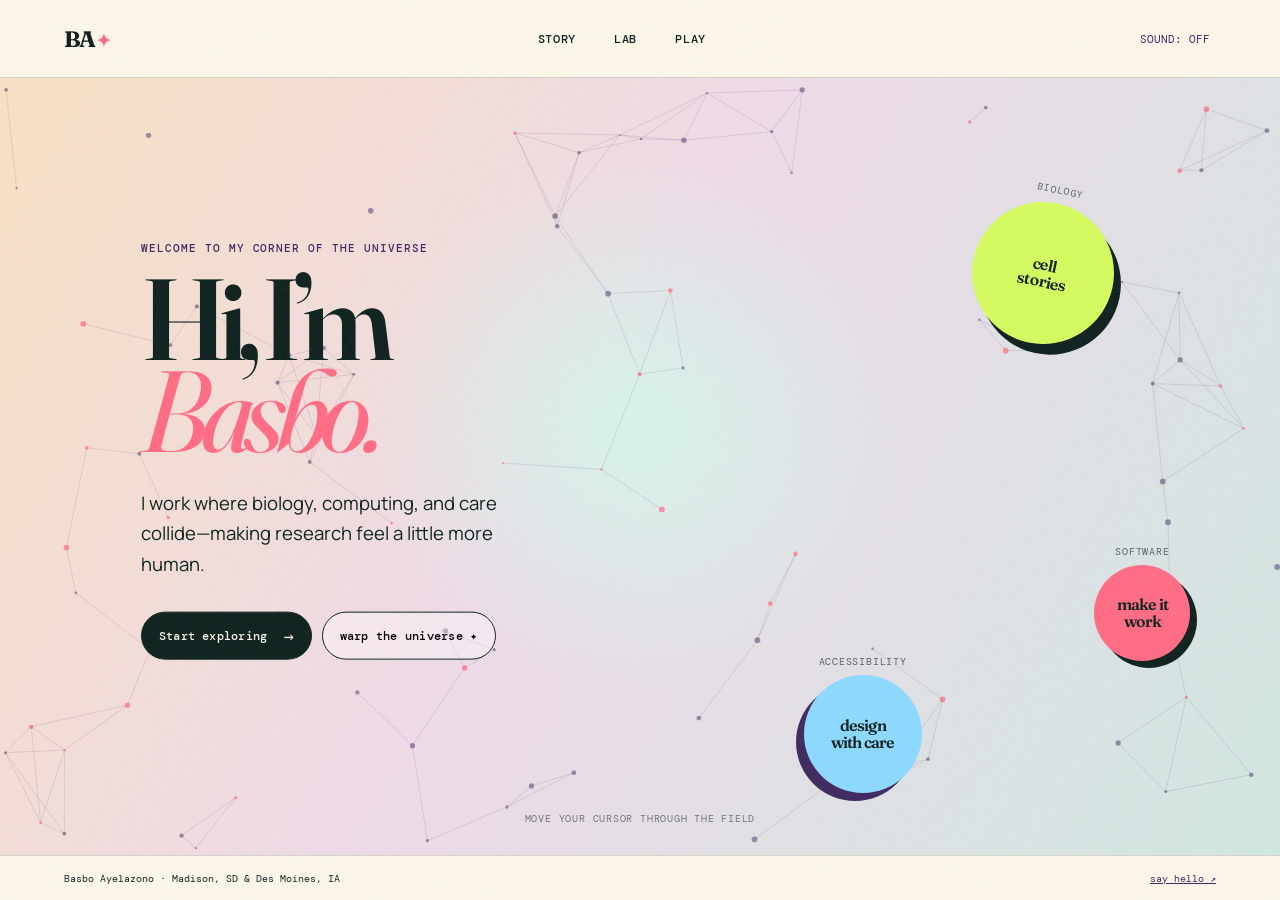
==== commit b249d59b: "Add files via upload" ====
--- a/index.html
+++ b/index.html
@@ -1,1096 +1,22 @@
-<!DOCTYPE html>
+<!doctype html>
 <html lang="en">
 <head>
-<meta charset="UTF-8">
-<meta name="viewport" content="width=device-width, initial-scale=1.0">
-<title>Basbo Ayelazono</title>
-<link rel="preconnect" href="https://fonts.googleapis.com">
-<link rel="preconnect" href="https://fonts.gstatic.com" crossorigin>
-<link href="https://fonts.googleapis.com/css2?family=Fraunces:opsz,wght@9..144,300;9..144,400;9..144,500;9..144,600&family=Work+Sans:wght@300;400;500;600&display=swap" rel="stylesheet">
-<style>
-  :root {
-    --forest: #1F3A2E;
-    --forest-deep: #142720;
-    --gold: #C89B3C;
-    --gold-light: #E0BE71;
-    --cream: #F7F3E9;
-    --rust: #A8553B;
-    --ink: #22281F;
-    --line: rgba(31, 58, 46, 0.14);
-    --serif: 'Fraunces', serif;
-    --sans: 'Work Sans', sans-serif;
-  }
-
-  * { margin: 0; padding: 0; box-sizing: border-box; }
-
-  html { scroll-behavior: smooth; }
-
-  body {
-    background: var(--cream);
-    color: var(--ink);
-    font-family: var(--sans);
-    font-weight: 400;
-    line-height: 1.6;
-    overflow-x: hidden;
-  }
-
-  a { color: inherit; }
-
-  :focus-visible {
-    outline: 2px solid var(--gold);
-    outline-offset: 3px;
-  }
-
-  @media (prefers-reduced-motion: reduce) {
-    * { animation: none !important; transition: none !important; scroll-behavior: auto !important; }
-  }
-
-  .wrap {
-    max-width: 1240px;
-    margin: 0 auto;
-    padding: 0 56px;
-  }
-
-  @media (max-width: 640px) {
-    .wrap { padding: 0 24px; }
-  }
-
-  /* ---------- NAV ---------- */
-  nav {
-    position: sticky;
-    top: 0;
-    z-index: 50;
-    background: rgba(247, 243, 233, 0.92);
-    backdrop-filter: blur(8px);
-    border-bottom: 1px solid var(--line);
-  }
-  nav .wrap {
-    display: flex;
-    align-items: center;
-    justify-content: space-between;
-    height: 68px;
-  }
-  .nav-name {
-    font-family: var(--serif);
-    font-weight: 600;
-    font-size: 1.25rem;
-    letter-spacing: 0.005em;
-    color: var(--forest);
-    text-decoration: none;
-  }
-  .nav-name::after {
-    content: '.';
-    color: var(--gold);
-  }
-  .nav-links {
-    display: flex;
-    gap: 28px;
-    list-style: none;
-  }
-  .nav-links a {
-    text-decoration: none;
-    font-size: 0.88rem;
-    color: var(--ink);
-    opacity: 0.75;
-    transition: opacity 0.2s ease, color 0.2s ease;
-    letter-spacing: 0.01em;
-  }
-  .nav-links a:hover { opacity: 1; color: var(--rust); }
-
-  .nav-toggle {
-    display: none;
-    background: none;
-    border: none;
-    cursor: pointer;
-    width: 32px;
-    height: 32px;
-    position: relative;
-  }
-  .nav-toggle span, .nav-toggle span::before, .nav-toggle span::after {
-    content: '';
-    position: absolute;
-    height: 2px;
-    width: 22px;
-    background: var(--forest);
-    left: 5px;
-    transition: transform 0.2s ease;
-  }
-  .nav-toggle span { top: 15px; }
-  .nav-toggle span::before { top: -7px; }
-  .nav-toggle span::after { top: 7px; }
-
-  @media (max-width: 720px) {
-    .nav-links {
-      position: fixed;
-      top: 68px; left: 0; right: 0;
-      flex-direction: column;
-      background: var(--cream);
-      padding: 20px 32px 28px;
-      border-bottom: 1px solid var(--line);
-      gap: 16px;
-      transform: translateY(-8px);
-      opacity: 0;
-      pointer-events: none;
-      transition: opacity 0.2s ease, transform 0.2s ease;
-    }
-    .nav-links.open { opacity: 1; transform: translateY(0); pointer-events: auto; }
-    .nav-toggle { display: block; }
-  }
-
-  /* ---------- HERO ---------- */
-  header.hero {
-    padding: 100px 0 88px;
-    position: relative;
-  }
-  .hero .wrap {
-    display: grid;
-    grid-template-columns: 1fr 1fr;
-    gap: 56px;
-    align-items: center;
-  }
-  .eyebrow {
-    font-size: 0.78rem;
-    text-transform: uppercase;
-    letter-spacing: 0.14em;
-    color: var(--rust);
-    font-weight: 600;
-    margin-bottom: 18px;
-  }
-  h1.display {
-    font-family: var(--serif);
-    font-weight: 400;
-    font-size: clamp(3.2rem, 7vw, 5.2rem);
-    line-height: 1.05;
-    color: var(--forest);
-    letter-spacing: -0.01em;
-  }
-  h1.display em {
-    font-style: italic;
-    font-weight: 400;
-  }
-  .hero-tagline {
-    margin-top: 20px;
-    font-family: var(--serif);
-    font-size: 1.35rem;
-    line-height: 1.4;
-    color: var(--forest);
-    max-width: 44ch;
-  }
-  .hero-tagline em {
-    font-style: italic;
-  }
-  .hero-sub {
-    margin-top: 18px;
-    font-size: 1.08rem;
-    color: var(--ink);
-    opacity: 0.82;
-    max-width: 46ch;
-  }
-  .hero-actions {
-    margin-top: 34px;
-    display: flex;
-    gap: 14px;
-    flex-wrap: wrap;
-  }
-  .btn {
-    display: inline-flex;
-    align-items: center;
-    gap: 8px;
-    padding: 12px 22px;
-    border-radius: 3px;
-    font-size: 0.9rem;
-    font-weight: 500;
-    text-decoration: none;
-    transition: background 0.2s ease, color 0.2s ease, border-color 0.2s ease;
-    letter-spacing: 0.01em;
-  }
-  .btn-primary {
-    background: var(--forest);
-    color: var(--cream);
-    border: 1px solid var(--forest);
-  }
-  .btn-primary:hover { background: var(--forest-deep); }
-  .btn-secondary {
-    background: transparent;
-    color: var(--forest);
-    border: 1px solid var(--forest);
-  }
-  .btn-secondary:hover { background: var(--forest); color: var(--cream); }
-
-  .hero-signature {
-    margin-top: 26px;
-    font-size: 0.92rem;
-    font-weight: 500;
-    color: var(--rust);
-    max-width: 46ch;
-  }
-
-  .portrait {
-    width: 100%;
-    max-width: 460px;
-    margin-left: auto;
-    aspect-ratio: 4 / 5;
-    border-radius: 4px;
-    background: linear-gradient(160deg, var(--forest) 0%, var(--forest-deep) 100%);
-    display: flex;
-    align-items: center;
-    justify-content: center;
-    position: relative;
-    overflow: hidden;
-    box-shadow: 0 24px 48px -20px rgba(20, 39, 32, 0.45);
-  }
-  .portrait-initials {
-    font-family: var(--serif);
-    font-size: 4.2rem;
-    color: var(--gold-light);
-    opacity: 0.85;
-    font-weight: 400;
-  }
-  .portrait-note {
-    position: absolute;
-    bottom: 14px;
-    left: 14px;
-    right: 14px;
-    font-size: 0.68rem;
-    color: var(--cream);
-    opacity: 0.55;
-    letter-spacing: 0.03em;
-  }
-  .portrait img {
-    width: 100%; height: 100%; object-fit: cover;
-    display: block;
-  }
-
-  @media (max-width: 720px) {
-    .hero .wrap { grid-template-columns: 1fr; }
-    .portrait { max-width: 320px; margin: 0 auto; }
-    header.hero { padding: 64px 0 56px; }
-  }
-
-  /* ---------- SECTION SHELL ---------- */
-  section { padding: 76px 0; border-top: 1px solid var(--line); }
-  .section-head {
-    display: flex;
-    align-items: baseline;
-    justify-content: space-between;
-    margin-bottom: 44px;
-    gap: 24px;
-    flex-wrap: wrap;
-  }
-  h2.section-title {
-    font-family: var(--serif);
-    font-weight: 400;
-    font-size: 1.9rem;
-    color: var(--forest);
-  }
-  .section-kicker {
-    font-size: 0.78rem;
-    text-transform: uppercase;
-    letter-spacing: 0.13em;
-    color: var(--rust);
-    font-weight: 600;
-  }
-
-  /* ---------- ABOUT ---------- */
-  .about-grid {
-    display: grid;
-    grid-template-columns: 1fr 1fr;
-    gap: 48px;
-  }
-  .about-grid p { margin-bottom: 16px; opacity: 0.88; }
-  .about-grid p:last-child { margin-bottom: 0; }
-  .fact-list {
-    list-style: none;
-    border-top: 1px solid var(--line);
-  }
-  .fact-list li {
-    display: flex;
-    justify-content: space-between;
-    gap: 20px;
-    padding: 13px 0;
-    border-bottom: 1px solid var(--line);
-    font-size: 0.92rem;
-  }
-  .fact-label { color: var(--rust); font-weight: 500; }
-  .fact-value { text-align: right; opacity: 0.85; }
-
-  @media (max-width: 720px) {
-    .about-grid { grid-template-columns: 1fr; }
-  }
-
-  /* ---------- THREAD (signature element) ---------- */
-  .thread-section { border-top: 1px solid var(--line); background: var(--forest); color: var(--cream); }
-  .thread-section .section-kicker { color: var(--gold-light); }
-  .thread-section h2.section-title { color: var(--cream); }
-  .thread-section .lede { max-width: 60ch; opacity: 0.82; margin-bottom: 56px; font-size: 1rem; }
-
-  .thread {
-    position: relative;
-    padding-left: 28px;
-  }
-  .thread::before {
-    content: '';
-    position: absolute;
-    left: 5px;
-    top: 6px;
-    bottom: 6px;
-    width: 1px;
-    background: linear-gradient(var(--gold-light), transparent 96%);
-    opacity: 0.5;
-  }
-  .thread-node {
-    position: relative;
-    padding-bottom: 40px;
-  }
-  .thread-node:last-child { padding-bottom: 0; }
-  .thread-node::before {
-    content: '';
-    position: absolute;
-    left: -28px;
-    top: 5px;
-    width: 11px; height: 11px;
-    border-radius: 50%;
-    background: var(--gold);
-    border: 2px solid var(--forest);
-    box-shadow: 0 0 0 1px var(--gold-light);
-  }
-  .thread-node .t-field {
-    font-family: var(--serif);
-    font-size: 1.2rem;
-    color: var(--gold-light);
-    margin-bottom: 6px;
-  }
-  .thread-node .t-desc { opacity: 0.82; max-width: 58ch; font-size: 0.95rem; }
-
-  /* ---------- PROJECTS ---------- */
-  .project-list { display: flex; flex-direction: column; }
-  .project {
-    display: grid;
-    grid-template-columns: 200px 1fr;
-    gap: 28px;
-    padding: 30px 0;
-    border-bottom: 1px solid var(--line);
-  }
-  .project:first-child { padding-top: 0; }
-  .project-meta { font-size: 0.8rem; color: var(--rust); font-weight: 500; letter-spacing: 0.02em; }
-  .project-meta .p-org { display: block; opacity: 0.65; color: var(--ink); margin-top: 4px; font-weight: 400; }
-  h3.project-title {
-    font-family: var(--serif);
-    font-weight: 500;
-    font-size: 1.28rem;
-    color: var(--forest);
-    margin-bottom: 8px;
-  }
-  .project-desc { opacity: 0.85; font-size: 0.95rem; max-width: 62ch; }
-  .tags { display: flex; flex-wrap: wrap; gap: 8px; margin-top: 14px; }
-  .tag {
-    font-size: 0.74rem;
-    padding: 4px 10px;
-    border: 1px solid var(--line);
-    border-radius: 100px;
-    color: var(--forest);
-    opacity: 0.8;
-  }
-
-  @media (max-width: 720px) {
-    .project { grid-template-columns: 1fr; gap: 8px; }
-  }
-
-  /* ---------- PUBLICATIONS ---------- */
-  .pub-group { margin-bottom: 34px; }
-  .pub-group:last-child { margin-bottom: 0; }
-  .pub-group h4 {
-    font-size: 0.78rem;
-    text-transform: uppercase;
-    letter-spacing: 0.1em;
-    color: var(--rust);
-    font-weight: 600;
-    margin-bottom: 16px;
-  }
-  .pub-item {
-    padding: 14px 0;
-    border-bottom: 1px solid var(--line);
-    font-size: 0.93rem;
-    display: grid;
-    grid-template-columns: 90px 1fr;
-    gap: 20px;
-  }
-  .pub-item:last-child { border-bottom: none; }
-  .pub-date { color: var(--rust); font-weight: 500; opacity: 0.9; }
-  .pub-text { opacity: 0.88; }
-  .pub-venue { font-style: italic; opacity: 0.7; }
-
-  @media (max-width: 600px) {
-    .pub-item { grid-template-columns: 1fr; gap: 4px; }
-  }
-
-  /* ---------- MEDIA ---------- */
-  .media-grid {
-    display: grid;
-    grid-template-columns: 1.1fr 0.9fr;
-    gap: 48px;
-  }
-  .video-frame {
-    position: relative;
-    width: 100%;
-    aspect-ratio: 16 / 9;
-    background: var(--forest-deep);
-    border-radius: 4px;
-    overflow: hidden;
-  }
-  .video-frame iframe {
-    width: 100%;
-    height: 100%;
-    border: 0;
-    display: block;
-  }
-  .video-caption {
-    margin-top: 12px;
-    font-size: 0.84rem;
-    opacity: 0.65;
-  }
-  .press-list { list-style: none; }
-  .press-item {
-    padding: 16px 0;
-    border-bottom: 1px solid var(--line);
-  }
-  .press-item:first-child { padding-top: 0; }
-  .press-item a {
-    text-decoration: none;
-    color: var(--forest);
-    font-weight: 500;
-    font-size: 0.98rem;
-  }
-  .press-item a:hover { color: var(--rust); }
-  .press-item .press-source {
-    display: block;
-    font-size: 0.8rem;
-    color: var(--rust);
-    opacity: 0.85;
-    margin-top: 4px;
-  }
-
-  @media (max-width: 720px) {
-    .media-grid { grid-template-columns: 1fr; }
-  }
-
-  /* ---------- INTERESTS ---------- */
-  .interest-col { margin-bottom: 44px; }
-  .interest-col:last-child { margin-bottom: 0; }
-  .interest-col h4 {
-    font-size: 0.78rem;
-    text-transform: uppercase;
-    letter-spacing: 0.1em;
-    color: var(--rust);
-    font-weight: 600;
-    margin-bottom: 18px;
-  }
-  .interest-list { list-style: none; }
-  .interest-item {
-    padding: 14px 0;
-    border-bottom: 1px solid var(--line);
-    display: flex;
-    justify-content: space-between;
-    gap: 20px;
-  }
-  .interest-item:last-child { border-bottom: none; }
-  .interest-name { font-weight: 500; color: var(--forest); font-size: 0.95rem; }
-  .interest-note { opacity: 0.65; font-size: 0.86rem; text-align: right; max-width: 55%; }
-  .fun-text {
-    font-family: var(--serif);
-    font-size: 1.15rem;
-    line-height: 1.55;
-    color: var(--forest);
-    max-width: 62ch;
-    opacity: 0.92;
-  }
-  .books-arrow {
-    display: flex;
-    align-items: center;
-    gap: 10px;
-    margin: 26px 0 22px;
-    color: var(--rust);
-    font-size: 0.78rem;
-    text-transform: uppercase;
-    letter-spacing: 0.1em;
-    font-weight: 600;
-  }
-  .books-arrow svg { flex-shrink: 0; }
-  .books-row {
-    display: grid;
-    grid-template-columns: repeat(4, minmax(0, 148px));
-    gap: 20px;
-  }
-  .book-card {
-    display: flex;
-    flex-direction: column;
-  }
-  .book-cover {
-    aspect-ratio: 2 / 3;
-    border-radius: 3px;
-    overflow: hidden;
-    box-shadow: 0 14px 30px -16px rgba(31, 58, 46, 0.4);
-    position: relative;
-  }
-  .book-cover img {
-    width: 100%;
-    height: 100%;
-    object-fit: cover;
-    display: block;
-  }
-  .book-meta {
-    margin-top: 10px;
-    font-size: 0.78rem;
-  }
-  .book-meta .b-author { display: block; color: var(--forest); font-weight: 500; }
-  .book-meta .b-note { display: block; opacity: 0.6; margin-top: 2px; }
-
-  @media (max-width: 640px) {
-    .books-row { grid-template-columns: repeat(2, 1fr); gap: 16px; }
-  }
-
-  @media (max-width: 720px) {
-    .interest-note { text-align: left; max-width: 100%; }
-  }
-
-  /* ---------- VISION ---------- */
-  .vision-card {
-    background: var(--cream);
-    border: 1px solid var(--line);
-    border-left: 3px solid var(--gold);
-    padding: 40px 44px;
-    border-radius: 2px;
-  }
-  .vision-card .v-label {
-    font-family: var(--serif);
-    font-style: italic;
-    font-size: 1.5rem;
-    color: var(--forest);
-    margin-bottom: 16px;
-  }
-  .vision-card p { opacity: 0.85; max-width: 66ch; }
-
-  /* ---------- CONTACT / FOOTER ---------- */
-  footer {
-    border-top: 1px solid var(--line);
-    padding: 56px 0 44px;
-  }
-  .footer-grid {
-    display: flex;
-    justify-content: space-between;
-    align-items: flex-end;
-    flex-wrap: wrap;
-    gap: 24px;
-  }
-  .footer-name {
-    font-family: var(--serif);
-    font-size: 1.3rem;
-    color: var(--forest);
-  }
-  .footer-links { display: flex; gap: 26px; list-style: none; }
-  .footer-links a {
-    text-decoration: none;
-    font-size: 0.88rem;
-    color: var(--rust);
-    border-bottom: 1px solid transparent;
-    transition: border-color 0.2s ease;
-  }
-  .footer-links a:hover { border-color: var(--rust); }
-  .footer-note {
-    margin-top: 40px;
-    font-size: 0.76rem;
-    opacity: 0.5;
-  }
-
-  /* ---------- LITTLE MOMENTS ---------- */
-  .reading-progress { position: fixed; inset: 0 auto auto 0; z-index: 100; width: 0; height: 3px; background: var(--gold); box-shadow: 0 1px 9px rgba(200,155,60,.55); }
-  .hero::before { content: ''; position: absolute; width: 460px; height: 460px; right: -150px; top: -115px; border: 1px solid rgba(200,155,60,.25); border-radius: 50%; pointer-events: none; }
-  .hero::after { content: ''; position: absolute; width: 260px; height: 260px; right: -56px; top: -14px; border: 1px dashed rgba(168,85,59,.2); border-radius: 50%; pointer-events: none; animation: slow-spin 28s linear infinite; }
-  @keyframes slow-spin { to { transform: rotate(360deg); } }
-  .hero-orbit { position: absolute; right: 10%; top: 84px; width: 22px; height: 22px; border-radius: 50%; background: var(--gold); box-shadow: 0 0 0 8px rgba(200,155,60,.13); animation: drift 5s ease-in-out infinite; pointer-events: none; }
-  @keyframes drift { 50% { transform: translate(-14px, 16px); } }
-  .hero .wrap { position: relative; z-index: 1; }
-
-  .constellation { display: grid; grid-template-columns: minmax(220px, .8fr) 1.2fr; gap: 36px; margin: 44px 0 58px; padding: 28px; border: 1px solid rgba(224,190,113,.27); border-radius: 7px; background: rgba(0,0,0,.08); }
-  .constellation-label { color: var(--gold-light); font-family: var(--serif); font-size: 1.1rem; margin-bottom: 14px; }
-  .field-picker { display: grid; grid-template-columns: repeat(2, minmax(0,1fr)); gap: 10px; }
-  .field-button { min-height: 82px; padding: 12px; text-align: left; color: var(--cream); background: transparent; border: 1px solid rgba(247,243,233,.22); border-radius: 4px; cursor: pointer; font: inherit; font-size: .84rem; transition: transform .2s ease, background .2s ease, border-color .2s ease; }
-  .field-button:hover, .field-button[aria-pressed="true"] { transform: translateY(-3px); background: rgba(224,190,113,.13); border-color: var(--gold-light); }
-  .field-button span { display: block; color: var(--gold-light); font-family: var(--serif); font-size: 1.05rem; margin-bottom: 3px; }
-  .field-detail { align-self: center; min-height: 150px; padding: 24px; border-left: 1px solid rgba(224,190,113,.45); }
-  .field-detail .detail-number { color: var(--gold-light); font-size: .76rem; letter-spacing: .12em; text-transform: uppercase; }
-  .field-detail h3 { font-family: var(--serif); font-weight: 400; font-size: 1.7rem; color: var(--cream); margin: 7px 0 10px; }
-  .field-detail p { max-width: 45ch; opacity: .79; font-size: .93rem; }
-  .filter-row { display: flex; gap: 9px; flex-wrap: wrap; margin: -12px 0 30px; }
-  .filter { border: 1px solid var(--line); background: transparent; color: var(--forest); border-radius: 100px; padding: 7px 13px; font: inherit; font-size: .78rem; cursor: pointer; transition: color .2s ease, background .2s ease, transform .2s ease; }
-  .filter:hover, .filter[aria-pressed="true"] { background: var(--forest); color: var(--cream); transform: translateY(-2px); }
-  .project { transition: opacity .25s ease, transform .25s ease; }
-  .project.is-filtered { display: none; }
-  .book-card { cursor: pointer; border: 0; background: none; font: inherit; text-align: left; color: inherit; padding: 0; }
-  .book-card:hover .book-cover, .book-card:focus-visible .book-cover { transform: translateY(-8px) rotate(-2deg); box-shadow: 0 20px 35px -16px rgba(31,58,46,.55); }
-  .book-cover { transition: transform .25s ease, box-shadow .25s ease; }
-  .book-dialog { max-width: 420px; border: 0; border-radius: 8px; padding: 0; color: var(--ink); box-shadow: 0 24px 80px rgba(20,39,32,.35); }
-  .book-dialog::backdrop { background: rgba(20,39,32,.56); backdrop-filter: blur(3px); }
-  .book-dialog-inner { padding: 32px; background: var(--cream); }
-  .book-dialog h3 { color: var(--forest); font-family: var(--serif); font-size: 1.7rem; font-weight: 400; margin-bottom: 10px; }
-  .book-dialog p { opacity: .82; }
-  .dialog-close { float: right; border: 0; color: var(--rust); background: transparent; font: inherit; font-size: .85rem; cursor: pointer; }
-  .copy-email { border: 0; padding: 0; background: none; color: var(--rust); font: inherit; cursor: pointer; font-size: .88rem; }
-  .copy-email:hover { text-decoration: underline; }
-  .reveal { opacity: 0; transform: translateY(20px); transition: opacity .65s ease, transform .65s ease; }
-  .reveal.is-visible { opacity: 1; transform: none; }
-  @media (max-width: 720px) { .constellation { grid-template-columns: 1fr; gap: 24px; padding: 20px; } .field-detail { border-left: 0; border-top: 1px solid rgba(224,190,113,.45); } .hero::before, .hero::after, .hero-orbit { display: none; } }
-</style>
+  <meta charset="utf-8"><meta name="viewport" content="width=device-width, initial-scale=1">
+  <title>Basbo Ayelazono — research, made human</title>
+  <meta name="description" content="The interactive portfolio of Basbo Ayelazono.">
+  <link rel="preconnect" href="https://fonts.googleapis.com"><link rel="preconnect" href="https://fonts.gstatic.com" crossorigin>
+  <link href="https://fonts.googleapis.com/css2?family=DM+Mono:wght@400;500&family=Fraunces:opsz,wght@9..144,400;9..144,600;9..144,700&family=Manrope:wght@400;500;600;700&display=swap" rel="stylesheet">
+  <link rel="stylesheet" href="site.css">
 </head>
-<body>
-
-<div class="reading-progress" id="readingProgress" aria-hidden="true"></div>
-
-<nav>
-  <div class="wrap">
-    <a href="#top" class="nav-name">Basbo Ayelazono</a>
-    <ul class="nav-links" id="navLinks">
-      <li><a href="#about">About</a></li>
-      <li><a href="#thread">Path</a></li>
-      <li><a href="#projects">Projects</a></li>
-      <li><a href="#publications">Research</a></li>
-      <li><a href="#media">Media</a></li>
-      <li><a href="#interests">Interests</a></li>
-      <li><a href="#vision">Vision</a></li>
-      <li><a href="#contact">Contact</a></li>
-    </ul>
-    <button class="nav-toggle" id="navToggle" aria-label="Toggle menu" aria-expanded="false"><span></span></button>
-  </div>
-</nav>
-
-<header class="hero" id="top">
-  <div class="hero-orbit" aria-hidden="true"></div>
-  <div class="wrap">
-    <div>
-      <h1 class="display">Hi, I'm Basbo.</h1>
-      <p class="hero-tagline">I'm passionate about building the connective tissue between biology, computing, and the people they serve.</p>
-      <p class="hero-sub">Currently a senior at Dakota State University. Right now I'm doing research at Yale School of Medicine, Madison Cyber Labs, and Corteva Agriscience. My free time (when I get some) goes to binge-watching The Big Bang Theory, learning how to swim, and playing tennis &mdash; enthusiastically, if not always well.</p>
-      <div class="hero-actions">
-        <a class="btn btn-primary" href="Basbo_Ayelazono_CV%20(1).pdf" target="_blank" rel="noopener">View CV</a>
-        <a class="btn btn-secondary" href="Basbo_Ayelazono_CV%20(1).pdf" download>Download CV</a>
-      </div>
-      <p class="hero-signature">I'm currently seeking PhD positions in computational design, accessibility, and computational biology.</p>
-    </div>
-    <div class="portrait">
-      <img src="basbo-photo.jpeg" alt="Portrait of Basbo Ayelazono" id="portraitImg">
-    </div>
-  </div>
-</header>
-
-<section id="about">
-  <div class="wrap">
-    <div class="section-head">
-      <div>
-        <div class="section-kicker">About</div>
-        <h2 class="section-title">A bit about my work</h2>
-      </div>
-    </div>
-    <div class="about-grid">
-      <div>
-        <p>My work sits at the intersection of three fields that don't often share a room: computer science, biology, and human-centered design. I've spent the last several years moving between them on purpose &mdash; studying gene expression in lung tissue models, prototyping assistive hardware for people with sensory disabilities, and building the software that research teams actually use day to day.</p>
-        <p>The hardest problems in health and accessibility tend to need people who can read a differential expression plot, write production Python, and sit with a user long enough to understand what they actually need. I try to be that kind of researcher. I'm currently a rising senior at Dakota State University, majoring in Computer Science with minors in Bioinformatics and Integrated Biology, and actively applying to PhD programs in HCI/assistive technology and computational biology for Fall 2027.</p>
-      </div>
-      <ul class="fact-list">
-        <li><span class="fact-label">Institution</span><span class="fact-value">Dakota State University</span></li>
-        <li><span class="fact-label">Major</span><span class="fact-value">Computer Science</span></li>
-        <li><span class="fact-label">Minors</span><span class="fact-value">Bioinformatics, Integrated Biology</span></li>
-        <li><span class="fact-label">GPA</span><span class="fact-value">3.73 / 4.00</span></li>
-        <li><span class="fact-label">Graduating</span><span class="fact-value">May 2027</span></li>
-        <li><span class="fact-label">Currently</span><span class="fact-value">Biotech R&amp;D Intern, Corteva Agriscience</span></li>
-        <li><span class="fact-label">Also</span><span class="fact-value">Computational Biology Intern, Yale School of Medicine</span></li>
-        <li><span class="fact-label">Seeking</span><span class="fact-value">PhD positions, Fall 2027</span></li>
-      </ul>
-    </div>
-  </div>
-</section>
-
-<section class="thread-section" id="thread">
-  <div class="wrap">
-    <div class="section-kicker">The Path</div>
-    <h2 class="section-title">One thread, three fields</h2>
-    <p class="lede">Each stage of my research has fed the next. Ecology taught me to work with messy, real-world data. Biomedical research taught me rigor at the bench. Accessibility work taught me to design with, not just for, the people affected. Software engineering is how I make all of it usable at scale.</p>
-    <div class="constellation" aria-label="Explore Basbo's research fields">
-      <div>
-        <p class="constellation-label">Choose a field to follow the thread.</p>
-        <div class="field-picker" role="group" aria-label="Research fields">
-          <button class="field-button" type="button" aria-pressed="true" data-title="Ecology & field research" data-desc="It started with muddy boots, bird rookeries, and learning how to find a pattern in data that refuses to sit still."><span>01</span>Ecology</button>
-          <button class="field-button" type="button" aria-pressed="false" data-title="Computational biology" data-desc="From tissue-engineered lungs to single-cell data, this is where biological questions meet code, statistics, and a lot of careful curiosity."><span>02</span>Biology</button>
-          <button class="field-button" type="button" aria-pressed="false" data-title="Assistive technology & HCI" data-desc="The most important expertise in a design room belongs to the people who will use what is being made. This work begins there."><span>03</span>Accessibility</button>
-          <button class="field-button" type="button" aria-pressed="false" data-title="Applied software engineering" data-desc="A research insight is only as useful as the tools that help people act on it. Building those tools is the bridge between discovery and impact."><span>04</span>Software</button>
-        </div>
-      </div>
-      <div class="field-detail" aria-live="polite">
-        <div class="detail-number" id="fieldNumber">01 / The beginning</div>
-        <h3 id="fieldTitle">Ecology &amp; field research</h3>
-        <p id="fieldDesc">It started with muddy boots, bird rookeries, and learning how to find a pattern in data that refuses to sit still.</p>
-      </div>
-    </div>
-    <div class="thread">
-      <div class="thread-node">
-        <div class="t-field">Ecology &amp; Field Research</div>
-        <div class="t-desc">Field surveys of Great Blue Heron rookeries and prairie lake microplastics contamination, presented at IALE-NA and NCUR. Learned to extract signal from noisy, real-world environmental data.</div>
-      </div>
-      <div class="thread-node">
-        <div class="t-field">Computational Biology</div>
-        <div class="t-desc">scRNA-seq analysis at Yale School of Medicine, characterizing gene expression in tissue-engineered lung bioreactor models under Dr. Ruslan Medzhitov and Dr. Allison Greaney.</div>
-      </div>
-      <div class="thread-node">
-        <div class="t-field">Assistive Technology &amp; HCI</div>
-        <div class="t-desc">Multisensory environment design, wearable device prototyping, and AI accessibility tool evaluation at Madison Cyber Labs, grounded in direct work with target user populations.</div>
-      </div>
-      <div class="thread-node">
-        <div class="t-field">Applied Software Engineering</div>
-        <div class="t-desc">Building the internal tools &mdash; genomics workflow automation, logistics tracking, caregiver communication systems &mdash; that turn research infrastructure into something people can actually use.</div>
-      </div>
-    </div>
-  </div>
-</section>
-
-<section id="projects">
-  <div class="wrap">
-    <div class="section-head">
-      <div>
-        <div class="section-kicker">Selected Work</div>
-        <h2 class="section-title">Projects</h2>
-      </div>
-    </div>
-    <div class="project-list">
-      <div class="filter-row" role="group" aria-label="Filter projects">
-        <button class="filter" type="button" data-filter="all" aria-pressed="true">All work</button>
-        <button class="filter" type="button" data-filter="biology" aria-pressed="false">Biology</button>
-        <button class="filter" type="button" data-filter="accessibility" aria-pressed="false">Accessibility</button>
-        <button class="filter" type="button" data-filter="software" aria-pressed="false">Software</button>
-        <button class="filter" type="button" data-filter="environment" aria-pressed="false">Environment</button>
-      </div>
-
-      <div class="project" data-domain="biology software">
-        <div class="project-meta">2026<span class="p-org">Corteva Agriscience</span></div>
-        <div>
-          <h3 class="project-title">OMNI Probe Panel Management App</h3>
-          <p class="project-desc">A Python and Streamlit application that replaces manual genomic probe panel tracking with an internal workflow tool, integrating with genomic databases to streamline coordination between R&amp;D and bioinformatics teams.</p>
-          <div class="tags"><span class="tag">Python</span><span class="tag">Streamlit</span><span class="tag">Azure</span><span class="tag">REST APIs</span></div>
-        </div>
-      </div>
-
-      <div class="project" data-domain="biology software">
-        <div class="project-meta">2026<span class="p-org">Corteva Agriscience</span></div>
-        <div>
-          <h3 class="project-title">Shipping &amp; Logistics Automation</h3>
-          <p class="project-desc">An internal tool automating shipping and logistics operations for the Genome Center of Excellence, replacing manual tracking with real-time status monitoring.</p>
-          <div class="tags"><span class="tag">Python</span><span class="tag">Automation</span></div>
-        </div>
-      </div>
-
-      <div class="project" data-domain="biology">
-        <div class="project-meta">2025 &ndash; Present<span class="p-org">Yale School of Medicine</span></div>
-        <div>
-          <h3 class="project-title">scRNA-seq Analysis Pipeline</h3>
-          <p class="project-desc">End-to-end single-cell RNA sequencing pipeline &mdash; quality control, normalization, dimensionality reduction, clustering, and differential expression &mdash; characterizing transcriptional differences across lung bioreactor conditions.</p>
-          <div class="tags"><span class="tag">R</span><span class="tag">Seurat</span><span class="tag">ggplot2</span></div>
-        </div>
-      </div>
-
-      <div class="project" data-domain="accessibility software">
-        <div class="project-meta">2025<span class="p-org">Madison Cyber Labs</span></div>
-        <div>
-          <h3 class="project-title">CareLog &mdash; NFC Visitor &amp; Activity Logging</h3>
-          <p class="project-desc">An NFC-based application improving communication between caregivers and patients at an elderly care facility, deployed on a Firebase Firestore backend and designed to reduce documentation burden.</p>
-          <div class="tags"><span class="tag">Firebase</span><span class="tag">NFC</span><span class="tag">Netlify</span></div>
-        </div>
-      </div>
-
-      <div class="project" data-domain="accessibility">
-        <div class="project-meta">2025<span class="p-org">Madison Cyber Labs</span></div>
-        <div>
-          <h3 class="project-title">Snoezelen Multisensory Environment</h3>
-          <p class="project-desc">A designed multisensory space for users with cognitive and sensory disabilities, integrating programmable lighting, audio, and tactile stimuli with embedded hardware, using accessibility standards and human-centered design frameworks.</p>
-          <div class="tags"><span class="tag">CAD</span><span class="tag">Embedded Systems</span><span class="tag">Accessibility</span></div>
-        </div>
-      </div>
-
-      <div class="project" data-domain="accessibility software">
-        <div class="project-meta">2025<span class="p-org">Madison Cyber Labs</span></div>
-        <div>
-          <h3 class="project-title">Assistive Hearing &amp; Audio Signal Processing</h3>
-          <p class="project-desc">Quantitative audio signal analysis evaluating amplification, latency, and noise reduction across consumer earbud and hearing aid platforms, with comparative benchmarking of accessibility features to inform assistive audio device design.</p>
-          <div class="tags"><span class="tag">Python</span><span class="tag">MATLAB</span><span class="tag">Signal Processing</span></div>
-        </div>
-      </div>
-
-      <div class="project" data-domain="accessibility">
-        <div class="project-meta">2025<span class="p-org">Madison Cyber Labs</span></div>
-        <div>
-          <h3 class="project-title">Assistive Biomedical Device Prototyping</h3>
-          <p class="project-desc">Wearable assistive device prototypes developed through iterative fabrication cycles on Prusa and LulzBot TAZ 3D printers, evaluating form, fit, and usability directly with target user populations using low-cost, accessible makerspace workflows.</p>
-          <div class="tags"><span class="tag">CAD</span><span class="tag">3D Printing</span><span class="tag">Rapid Prototyping</span></div>
-        </div>
-      </div>
-
-      <div class="project" data-domain="accessibility software">
-        <div class="project-meta">2025<span class="p-org">Madison Cyber Labs</span></div>
-        <div>
-          <h3 class="project-title">AI-Based Accessibility Tools Evaluation</h3>
-          <p class="project-desc">Systematic evaluation of AI voice recording tools using speech enhancement and noise suppression algorithms, benchmarking transcription accuracy and usability through Python-based analysis workflows.</p>
-          <div class="tags"><span class="tag">Python</span><span class="tag">Speech Processing</span><span class="tag">AI Evaluation</span></div>
-        </div>
-      </div>
-
-      <div class="project" data-domain="environment software">
-        <div class="project-meta">2025<span class="p-org">University of Utah, NIH SURF</span></div>
-        <div>
-          <h3 class="project-title">Oil Spill &amp; Microplastics Interaction Analysis</h3>
-          <p class="project-desc">A high-throughput experimental workflow and automated image analysis pipeline quantifying particle-surface interactions between microplastics and oils, as one of 25 scholars selected nationally for the NIH-funded SURF program.</p>
-          <div class="tags"><span class="tag">MATLAB</span><span class="tag">ImageJ</span><span class="tag">C++</span></div>
-        </div>
-      </div>
-
-    </div>
-  </div>
-</section>
-
-<section id="publications">
-  <div class="wrap">
-    <div class="section-head">
-      <div>
-        <div class="section-kicker">Research Record</div>
-        <h2 class="section-title">Presentations &amp; publications</h2>
-      </div>
-    </div>
-
-    <div class="pub-group">
-      <h4>Oral Presentations</h4>
-      <div class="pub-item">
-        <div class="pub-date">2026</div>
-        <div class="pub-text">Nest Success and Habitat Characteristics of a First-Year Great Blue Heron Rookery. <span class="pub-venue">IALE-NA, Athens, GA.</span></div>
-      </div>
-      <div class="pub-item">
-        <div class="pub-date">2025</div>
-        <div class="pub-text">Survey of Prairie Lakes for Microplastics in Eastern South Dakota. <span class="pub-venue">DSU Research Seminar.</span></div>
-      </div>
-    </div>
-
-    <div class="pub-group">
-      <h4>Poster Presentations</h4>
-      <div class="pub-item">
-        <div class="pub-date">2026</div>
-        <div class="pub-text">Detection of Neonicotinoid in Eggshells of Wild Bird Species. <span class="pub-venue">South Dakota Academy of Science.</span></div>
-      </div>
-      <div class="pub-item">
-        <div class="pub-date">2025</div>
-        <div class="pub-text">High Throughput Experimentation on Oil Spills and Microplastics. <span class="pub-venue">University of Utah Summer Conference.</span></div>
-      </div>
-      <div class="pub-item">
-        <div class="pub-date">2025</div>
-        <div class="pub-text">Survey of Prairie Lakes for Microplastics in Eastern South Dakota. <span class="pub-venue">NCUR, Pittsburgh, PA.</span></div>
-      </div>
-    </div>
-
-    <div class="pub-group">
-      <h4>Manuscript &amp; Published Abstract</h4>
-      <div class="pub-item">
-        <div class="pub-date">In prep</div>
-        <div class="pub-text">Detection of Neonicotinoid in Eggshells of Wild Bird Species across South Dakota. <span class="pub-venue">Target journal TBD, with Dr. Kristel Bakker.</span></div>
-      </div>
-      <div class="pub-item">
-        <div class="pub-date">2025</div>
-        <div class="pub-text">High Throughput Experimentation and Data Analysis Revealing the Intricate Interplay of Oil Spills and Microplastics. <span class="pub-venue">Range 26:12, with Dr. Samira Shiri.</span></div>
-      </div>
-    </div>
-  </div>
-</section>
-
-<section id="media">
-  <div class="wrap">
-    <div class="section-head">
-      <div>
-        <div class="section-kicker">Media</div>
-        <h2 class="section-title">In conversation &amp; in print</h2>
-      </div>
-    </div>
-    <div class="media-grid">
-      <div>
-        <div class="video-frame">
-          <iframe src="https://www.youtube.com/embed/upp7FtFf3Bs" title="DSU student studied microplastics in Utah over summer" id="videoEmbed" allowfullscreen></iframe>
-        </div>
-        <p class="video-caption">DSU student studied microplastics in Utah over summer &mdash; 2:35</p>
-      </div>
-      <ul class="press-list">
-        <li class="press-item">
-          <a href="https://dsu.edu/news/2026/07/valiant-living-2026.html" target="_blank" rel="noopener">DSU students create interactive light wall to support individuals with developmental disabilities</a>
-          <span class="press-source">Dakota State University &middot; July 2026</span>
-        </li>
-        <li class="press-item">
-          <a href="https://dsu.edu/news/2025/10/summer-internship-microplastics.html" target="_blank" rel="noopener">DSU student studied microplastics in Utah over summer</a>
-          <span class="press-source">Dakota State University &middot; October 2025</span>
-        </li>
-        <li class="press-item">
-          <a href="https://dsu.edu/news/2025/05/microplastic-research.html" target="_blank" rel="noopener">DSU sophomores present microplastic research at National Conference</a>
-          <span class="press-source">Dakota State University &middot; May 2025</span>
-        </li>
-        <li class="press-item">
-          <a href="https://uen.pressbooks.pub/range26i2/chapter/ayelazono/" target="_blank" rel="noopener">High Throughput Experimentation and Data Analysis Revealing the Intricate Interplay of Oil Spills and Microplastics</a>
-          <span class="press-source">Range, 26:12 &middot; 2025</span>
-        </li>
-      </ul>
-    </div>
-  </div>
-</section>
-
-<section id="interests">
-  <div class="wrap">
-    <div class="section-head">
-      <div>
-        <div class="section-kicker">Beyond the Lab</div>
-        <h2 class="section-title">Interests</h2>
-      </div>
-    </div>
-    <div class="interest-col">
-      <h4>Research Interests</h4>
-      <ul class="interest-list">
-        <li class="interest-item"><span class="interest-name">Assistive technology &amp; HCI</span><span class="interest-note">co-design methods, wearable devices</span></li>
-        <li class="interest-item"><span class="interest-name">Computational biology</span><span class="interest-note">single-cell transcriptomics, genomics</span></li>
-        <li class="interest-item"><span class="interest-name">AI accessibility tools</span><span class="interest-note">speech, transcription, usability</span></li>
-        <li class="interest-item"><span class="interest-name">Bioinformatics infrastructure</span><span class="interest-note">workflow automation, data pipelines</span></li>
-      </ul>
-    </div>
-    <div class="interest-col fun-col">
-      <h4>Fun Interests</h4>
-      <p class="fun-text">In my free time, you'd find me binge-watching The Big Bang Theory, learning how to swim, playing tennis, or reading African literature and Greek mythology retellings.</p>
-      <div class="books-arrow">
-        <svg width="26" height="14" viewBox="0 0 26 14" fill="none" xmlns="http://www.w3.org/2000/svg">
-          <path d="M0 7H24M24 7L18 1M24 7L18 13" stroke="currentColor" stroke-width="1.4"/>
-        </svg>
-        A few favorites on the shelf
-      </div>
-      <div class="books-row">
-        <button class="book-card" type="button" data-book="Purple Hibiscus" data-note="Chimamanda Ngozi Adichie's novel is one I return to for its tenderness, courage, and attention to the lives unfolding just beneath the surface.">
-          <div class="book-cover"><img src="purple-hibiscus.png" alt="Purple Hibiscus cover"></div>
-        </button>
-        <button class="book-card" type="button" data-book="Till We Have Faces" data-note="C. S. Lewis's retelling of the Cupid and Psyche myth: thorny, compassionate, and a reminder that the stories we tell about ourselves are never quite complete.">
-          <div class="book-cover"><img src="till-we-have-faces.png" alt="Till We Have Faces cover"></div>
-        </button>
-        <button class="book-card" type="button" data-book="Circe" data-note="Madeline Miller's Circe is on the shelf for its sharp, luminous reimagining of myth—and for anyone who enjoys a woman taking up the pen in her own story.">
-          <div class="book-cover" style="background: linear-gradient(145deg, #173b47, #bb642c 55%, #e6bf70); display:grid; place-items:center; padding:14px;"><span style="font-family:var(--serif); color:#f7f3e9; font-size:1.35rem; text-align:center; line-height:1.1;">Circe</span></div>
-        </button>
-        <button class="book-card" type="button" data-book="The Song of the Cell" data-note="Siddhartha Mukherjee's account of the cell is a beautiful meeting point for science writing, medicine, and the sense of wonder that keeps research exciting.">
-          <div class="book-cover"><img src="song-of-the-cell.png" alt="The Song of the Cell cover"></div>
-        </button>
-      </div>
-    </div>
-  </div>
-</section>
-
-<section id="vision">
-  <div class="wrap">
-    <div class="section-head">
-      <div>
-        <div class="section-kicker">Looking Ahead</div>
-        <h2 class="section-title">Where this is going</h2>
-      </div>
-    </div>
-    <div class="vision-card">
-      <div class="v-label">We Make You</div>
-      <p>The idea took shape while I was working on the Snoezelen environment at Madison Cyber Labs &mdash; sitting with users who have cognitive and sensory disabilities, watching which lighting or textures actually helped and which ones I'd only assumed would. The same thing happened during hearing aid benchmarking, when the features that mattered most to users weren't the ones the spec sheets emphasized. I kept noticing the gap between how assistive devices get designed and how they're actually used.</p>
-      <p>We Make You is my answer to that gap: a future venture built around co-designing devices with the people who'll use them, from the first sketch, not the final usability test. Pursuing a PhD in HCI and assistive technology is the deliberate next step toward eventually making this a reality.</p>
-    </div>
-  </div>
-</section>
-
-<footer id="contact">
-  <div class="wrap">
-    <div class="footer-grid">
-      <div class="footer-name">Let's talk research.</div>
-      <ul class="footer-links">
-        <li><a href="mailto:Basbo.Ayelazono@trojans.dsu.edu">Email</a></li>
-        <li><button class="copy-email" type="button" id="copyEmail" data-email="Basbo.Ayelazono@trojans.dsu.edu">Copy email</button></li>
-        <li><a href="https://linkedin.com/in/basbo-ayelazono-77154526b" target="_blank" rel="noopener">LinkedIn</a></li> 
-        <li><a href="Basbo_Ayelazono_CV%20(1).pdf" download>CV</a></li> 
-      </ul> 
-    </div> 
-    <div class="footer-note">Basbo Ayelazono &middot; Madison, SD &amp; Des Moines, IA</div> 
-  </div> 
-</footer> 
-
-<dialog class="book-dialog" id="bookDialog" aria-labelledby="bookTitle">
-  <div class="book-dialog-inner">
-    <button class="dialog-close" type="button" id="closeBook">Close ×</button>
-    <h3 id="bookTitle">A book note</h3>
-    <p id="bookNote"></p>
-  </div>
-</dialog>
- 
-<script> 
-  const navToggle = document.getElementById('navToggle'); 
-  const navLinks = document.getElementById('navLinks'); 
-  navToggle.addEventListener('click', () => { 
-    const isOpen = navLinks.classList.toggle('open'); 
-    navToggle.setAttribute('aria-expanded', isOpen); 
-  }); 
-  navLinks.querySelectorAll('a').forEach(a => { 
-    a.addEventListener('click', () => { 
-      navLinks.classList.remove('open'); 
-      navToggle.setAttribute('aria-expanded', 'false'); 
-    }); 
-  }); 
-
-  const progress = document.getElementById('readingProgress');
-  const updateProgress = () => {
-    const max = document.documentElement.scrollHeight - window.innerHeight;
-    progress.style.width = `${max ? (window.scrollY / max) * 100 : 0}%`;
-  };
-  window.addEventListener('scroll', updateProgress, { passive: true });
-  updateProgress();
-
-  const fieldButtons = document.querySelectorAll('.field-button');
-  fieldButtons.forEach((button, index) => {
-    button.addEventListener('click', () => {
-      fieldButtons.forEach(item => item.setAttribute('aria-pressed', 'false'));
-      button.setAttribute('aria-pressed', 'true');
-      document.getElementById('fieldNumber').textContent = `0${index + 1} / Follow the thread`;
-      document.getElementById('fieldTitle').textContent = button.dataset.title;
-      document.getElementById('fieldDesc').textContent = button.dataset.desc;
-    });
-  });
-
-  const filters = document.querySelectorAll('.filter');
-  const projects = document.querySelectorAll('.project');
-  filters.forEach(filter => {
-    filter.addEventListener('click', () => {
-      const chosen = filter.dataset.filter;
-      filters.forEach(item => item.setAttribute('aria-pressed', item === filter));
-      projects.forEach(project => project.classList.toggle('is-filtered', chosen !== 'all' && !project.dataset.domain.includes(chosen)));
-    });
-  });
-
-  const dialog = document.getElementById('bookDialog');
-  document.querySelectorAll('.book-card').forEach(book => book.addEventListener('click', () => {
-    document.getElementById('bookTitle').textContent = book.dataset.book;
-    document.getElementById('bookNote').textContent = book.dataset.note;
-    dialog.showModal();
-  }));
-  document.getElementById('closeBook').addEventListener('click', () => dialog.close());
-  dialog.addEventListener('click', event => { if (event.target === dialog) dialog.close(); });
-
-  document.getElementById('copyEmail').addEventListener('click', async event => {
-    try {
-      await navigator.clipboard.writeText(event.currentTarget.dataset.email);
-      event.currentTarget.textContent = 'Copied!';
-      setTimeout(() => { event.currentTarget.textContent = 'Copy email'; }, 1500);
-    } catch { event.currentTarget.textContent = 'Email: Basbo.Ayelazono@trojans.dsu.edu'; }
-  });
-
-  const revealItems = document.querySelectorAll('section, footer');
-  revealItems.forEach(item => item.classList.add('reveal'));
-  const revealObserver = new IntersectionObserver(entries => entries.forEach(entry => {
-    if (entry.isIntersecting) { entry.target.classList.add('is-visible'); revealObserver.unobserve(entry.target); }
-  }), { threshold: .08 });
-  revealItems.forEach(item => revealObserver.observe(item));
-</script> 
- 
-</body> 
+<body class="home-page">
+  <div class="noise" aria-hidden="true"></div>
+  <header class="site-header"><a class="wordmark" href="index.html">BA<span>✦</span></a><nav aria-label="Primary navigation"><a href="story.html">Story</a><a href="lab.html">Lab</a><a href="play.html">Play</a></nav><button class="sound-toggle" type="button" id="soundToggle" aria-pressed="false">sound: off</button></header>
+  <main class="home">
+    <canvas id="universe" aria-hidden="true"></canvas>
+    <section class="home-intro"><p class="eyebrow">Welcome to my corner of the universe</p><h1>Hi, I’m<br><em>Basbo.</em></h1><p class="intro-copy">I work where biology, computing, and care collide—making research feel a little more human.</p><div class="home-actions"><a class="pill bright" href="story.html">Start exploring <span>→</span></a><button class="pill ghost" type="button" id="warpButton">warp the universe ✦</button></div></section>
+    <div class="orbit orbit-bio" data-label="biology"><a href="lab.html#biology">cell<br>stories</a></div><div class="orbit orbit-care" data-label="accessibility"><a href="lab.html#accessibility">design<br>with care</a></div><div class="orbit orbit-code" data-label="software"><a href="lab.html#software">make it<br>work</a></div><p class="canvas-hint">move your cursor through the field</p>
+  </main>
+  <footer class="mini-footer"><span>Basbo Ayelazono · Madison, SD &amp; Des Moines, IA</span><a href="mailto:Basbo.Ayelazono@trojans.dsu.edu">say hello ↗</a></footer>
+  <script src="app.js"></script>
+</body>
 </html>
--- a/site.css
+++ b/site.css
@@ -0,0 +1 @@
+:root{--ink:#10231f;--paper:#fbf6e9;--pink:#ff6d85;--acid:#d5fa60;--sky:#8dd9ff;--plum:#412a5f;--mono:'DM Mono',monospace;--sans:Manrope,sans-serif;--serif:Fraunces,serif}*{box-sizing:border-box}html{scroll-behavior:smooth}body{margin:0;background:var(--paper);color:var(--ink);font-family:var(--sans)}a{color:inherit}button{font:inherit}@media(prefers-reduced-motion:reduce){*,*:before,*:after{animation:none!important;transition:none!important;scroll-behavior:auto!important}}.noise{position:fixed;inset:0;pointer-events:none;opacity:.09;z-index:20;background-image:url("data:image/svg+xml,%3Csvg viewBox='0 0 180 180' xmlns='http://www.w3.org/2000/svg'%3E%3Cfilter id='n'%3E%3CfeTurbulence type='fractalNoise' baseFrequency='.9' numOctaves='4' stitchTiles='stitch'/%3E%3C/filter%3E%3Crect width='100%25' height='100%25' filter='url(%23n)' opacity='.4'/%3E%3C/svg%3E")}.site-header{height:78px;display:flex;position:relative;z-index:30;align-items:center;justify-content:space-between;padding:0 clamp(20px,5vw,70px);border-bottom:1px solid rgba(16,35,31,.16)}.wordmark{text-decoration:none;font:700 1.4rem var(--serif);letter-spacing:-.08em}.wordmark span{color:var(--pink);font-size:.8em;margin-left:2px}.site-header nav{display:flex;gap:clamp(16px,3vw,40px)}.site-header nav a{text-decoration:none;font:500 .78rem var(--mono);text-transform:uppercase;letter-spacing:.05em}.site-header nav a:hover{color:var(--pink)}.sound-toggle{border:0;background:none;font:.68rem var(--mono);text-transform:uppercase;cursor:pointer;color:var(--plum)}.home-page{height:100vh;min-height:620px;overflow:hidden}.home{height:calc(100vh - 123px);min-height:542px;position:relative;isolation:isolate;overflow:hidden;background:radial-gradient(circle at 50% 45%,#d8f2ea 0 3%,transparent 35%),linear-gradient(120deg,#f8e1c4,#eedbe8 46%,#d1e7e1)}#universe{position:absolute;inset:0;width:100%;height:100%;z-index:-1}.home-intro{position:absolute;left:clamp(22px,11vw,180px);top:50%;transform:translateY(-54%);max-width:520px}.eyebrow{font:500 .68rem var(--mono);letter-spacing:.09em;text-transform:uppercase;margin:0 0 17px;color:var(--plum)}h1{font:600 clamp(4.1rem,9vw,8.7rem)/.8 var(--serif);letter-spacing:-.08em;margin:0}h1 em{font-weight:400;color:var(--pink)}.intro-copy{font-size:clamp(.94rem,1.5vw,1.16rem);line-height:1.65;max-width:405px;margin:32px 0}.home-actions{display:flex;gap:10px;flex-wrap:wrap}.pill{display:inline-flex;gap:16px;align-items:center;text-decoration:none;border-radius:999px;padding:12px 17px;border:1px solid var(--ink);font:500 .75rem var(--mono);letter-spacing:.02em;cursor:pointer}.pill span{font-size:1.4em}.bright{background:var(--ink);color:var(--paper)}.bright:hover{background:var(--plum);transform:translateY(-2px)}.ghost{background:rgba(255,255,255,.35)}.ghost:hover{background:var(--acid)}.orbit{position:absolute;border-radius:50%;display:grid;place-items:center;text-align:center;animation:float 6s ease-in-out infinite}.orbit a{text-decoration:none;font:600 clamp(.72rem,1.3vw,1rem)/1.05 var(--serif);letter-spacing:-.05em}.orbit:before{content:attr(data-label);position:absolute;top:-20px;font:.6rem var(--mono);letter-spacing:.08em;text-transform:uppercase;opacity:.65}.orbit-bio{width:142px;height:142px;background:var(--acid);right:13%;top:16%;transform:rotate(12deg);box-shadow:9px 9px 0 var(--ink);animation-delay:-2s}.orbit-care{width:118px;height:118px;background:var(--sky);right:28%;bottom:8%;box-shadow:-8px 8px 0 var(--plum);animation-delay:-4s}.orbit-code{width:96px;height:96px;background:var(--pink);right:7%;bottom:25%;box-shadow:7px 7px 0 var(--ink);animation-delay:-1s}@keyframes float{50%{margin-top:-13px}}.canvas-hint{position:absolute;bottom:20px;left:50%;transform:translateX(-50%);font:.61rem var(--mono);text-transform:uppercase;letter-spacing:.08em;opacity:.55}.mini-footer{height:45px;display:flex;align-items:center;justify-content:space-between;padding:0 clamp(20px,5vw,70px);font:.61rem var(--mono);border-top:1px solid rgba(16,35,31,.16)}.mini-footer a{color:var(--plum)}.page{padding:clamp(46px,8vw,110px) clamp(20px,9vw,150px) 120px}.page-hero{max-width:850px;margin-bottom:90px}.page-hero h1{font-size:clamp(3.7rem,8vw,7.8rem);line-height:.86}.page-hero p{max-width:560px;font:400 clamp(1.05rem,2vw,1.35rem)/1.55 var(--serif);margin:35px 0 0}.page-hero .kicker{font:.72rem var(--mono);text-transform:uppercase;letter-spacing:.1em;color:var(--pink);margin-bottom:22px}.section-label{font:.68rem var(--mono);text-transform:uppercase;letter-spacing:.1em;color:var(--pink);margin:0 0 13px}.story-grid{display:grid;grid-template-columns:1.15fr .85fr;gap:clamp(35px,7vw,100px);align-items:start}.story-grid p{font-size:1.03rem;line-height:1.75}.sticky-note{background:var(--acid);padding:30px;transform:rotate(3deg);box-shadow:9px 9px 0 var(--ink);font:600 1.25rem/1.3 var(--serif)}.sticky-note small{display:block;font:.62rem var(--mono);margin-top:23px}.timeline{margin-top:105px}.timeline article{border-top:1px solid rgba(16,35,31,.22);padding:26px 0;display:grid;grid-template-columns:130px 1fr;gap:25px;transition:padding .25s}.timeline article:hover{padding-left:18px;background:#fff0d8}.timeline time{font:.7rem var(--mono);color:var(--pink)}.timeline h2{font:600 clamp(1.4rem,3vw,2.4rem)/1 var(--serif);letter-spacing:-.05em;margin:0 0 10px}.timeline p{margin:0;max-width:680px;line-height:1.6}.now{display:inline-block;background:var(--pink);border-radius:99px;padding:5px 8px;color:#fff;font:.58rem var(--mono);margin-bottom:8px}.photo-block{margin-top:90px;display:grid;grid-template-columns:1fr 1fr;gap:20px}.photo-block img{width:100%;height:470px;object-fit:cover;filter:saturate(.85)}.photo-block aside{padding:35px;background:var(--plum);color:var(--paper);font:400 clamp(1.5rem,3vw,2.5rem)/1.1 var(--serif)}.lab-nav{display:flex;gap:9px;flex-wrap:wrap;margin:0 0 45px}.filter-button{border:1px solid var(--ink);border-radius:99px;background:transparent;padding:9px 14px;cursor:pointer;font:.68rem var(--mono);text-transform:uppercase}.filter-button:hover,.filter-button[aria-pressed=true]{background:var(--ink);color:var(--paper)}.project-grid{display:grid;grid-template-columns:repeat(12,1fr);gap:18px}.project-card{grid-column:span 6;min-height:330px;padding:28px;display:flex;flex-direction:column;position:relative;overflow:hidden;border:1px solid var(--ink);background:#fff;transition:transform .3s,box-shadow .3s}.project-card:nth-child(3n+1){background:var(--acid)}.project-card:nth-child(3n+2){background:#cceaff}.project-card:nth-child(3n){background:#ffd9e0}.project-card:hover{transform:rotate(-1.5deg) translateY(-8px);box-shadow:10px 12px 0 var(--ink)}.project-card.hide{display:none}.card-number{font:.68rem var(--mono)}.project-card h2{max-width:420px;margin:auto 0 15px;font:600 clamp(1.8rem,4vw,3.3rem)/.94 var(--serif);letter-spacing:-.07em}.project-card p{margin:0;max-width:470px;font-size:.88rem;line-height:1.55}.tags{margin-top:17px;display:flex;flex-wrap:wrap;gap:5px}.tags span{font:.58rem var(--mono);border:1px solid currentColor;border-radius:99px;padding:4px 7px}.project-card .peek{position:absolute;right:20px;top:19px;font-size:1.8rem;transition:transform .3s}.project-card:hover .peek{transform:rotate(45deg)}.play-layout{display:grid;grid-template-columns:1fr .9fr;gap:clamp(30px,7vw,100px)}.play-panel{margin-bottom:65px}.play-panel h2{font:600 clamp(2rem,4vw,3.7rem)/.9 var(--serif);letter-spacing:-.07em;margin:0 0 20px}.play-panel p{line-height:1.7}.book-shelf{display:grid;grid-template-columns:repeat(2,minmax(0,1fr));gap:12px}.book{aspect-ratio:2/3;border:0;padding:15px;color:#fff;text-align:left;display:flex;align-items:flex-end;cursor:pointer;box-shadow:5px 6px 0 var(--ink);transition:transform .25s;font:600 clamp(1.25rem,2vw,2rem)/.9 var(--serif)}.book:hover{transform:translateY(-10px) rotate(-3deg)}.book:nth-child(1){background:#66384c}.book:nth-child(2){background:#405a47}.book:nth-child(3){background:#80443a}.book:nth-child(4){background:#315263}.tennis{border:1px solid var(--ink);padding:28px;background:var(--sky)}.tennis h2{font:600 2.3rem/.9 var(--serif);letter-spacing:-.06em;margin:0 0 8px}.serve{width:130px;height:130px;border-radius:50%;background:var(--acid);border:2px solid var(--ink);display:grid;place-items:center;margin:25px auto 0;cursor:pointer;font:.68rem var(--mono);animation:serve 3s ease-in-out infinite}.serve:hover{animation-duration:.45s}@keyframes serve{50%{transform:translateY(-25px) rotate(180deg)}}.book-dialog{border:0;max-width:420px;padding:0;box-shadow:12px 12px 0 var(--ink)}.book-dialog::backdrop{background:rgba(16,35,31,.55);backdrop-filter:blur(3px)}.dialog-inner{padding:35px;background:var(--paper)}.dialog-inner h2{font:600 2.5rem/.9 var(--serif);letter-spacing:-.06em;margin:35px 0 15px}.dialog-inner p{line-height:1.65}.close{float:right;border:0;background:none;font:.7rem var(--mono);cursor:pointer;color:var(--pink)}.contact-tile{background:var(--ink);color:var(--paper);padding:34px}.contact-tile a{color:var(--acid);font:600 1.6rem var(--serif)}@media(max-width:700px){.site-header{height:70px;padding:0 20px}.site-header nav{gap:14px}.sound-toggle{display:none}.home-page{min-height:640px}.home-intro{left:24px;right:24px}.orbit-bio{right:10%;top:8%;width:94px;height:94px}.orbit-care{right:8%;bottom:7%;width:82px;height:82px}.orbit-code{right:34%;bottom:5%;width:67px;height:67px}.mini-footer span{max-width:200px}.page{padding:55px 22px 80px}.page-hero{margin-bottom:60px}.story-grid,.photo-block,.play-layout{grid-template-columns:1fr}.timeline{margin-top:75px}.timeline article{grid-template-columns:1fr;gap:10px}.project-card{grid-column:span 12;min-height:285px}.photo-block img{height:350px}}
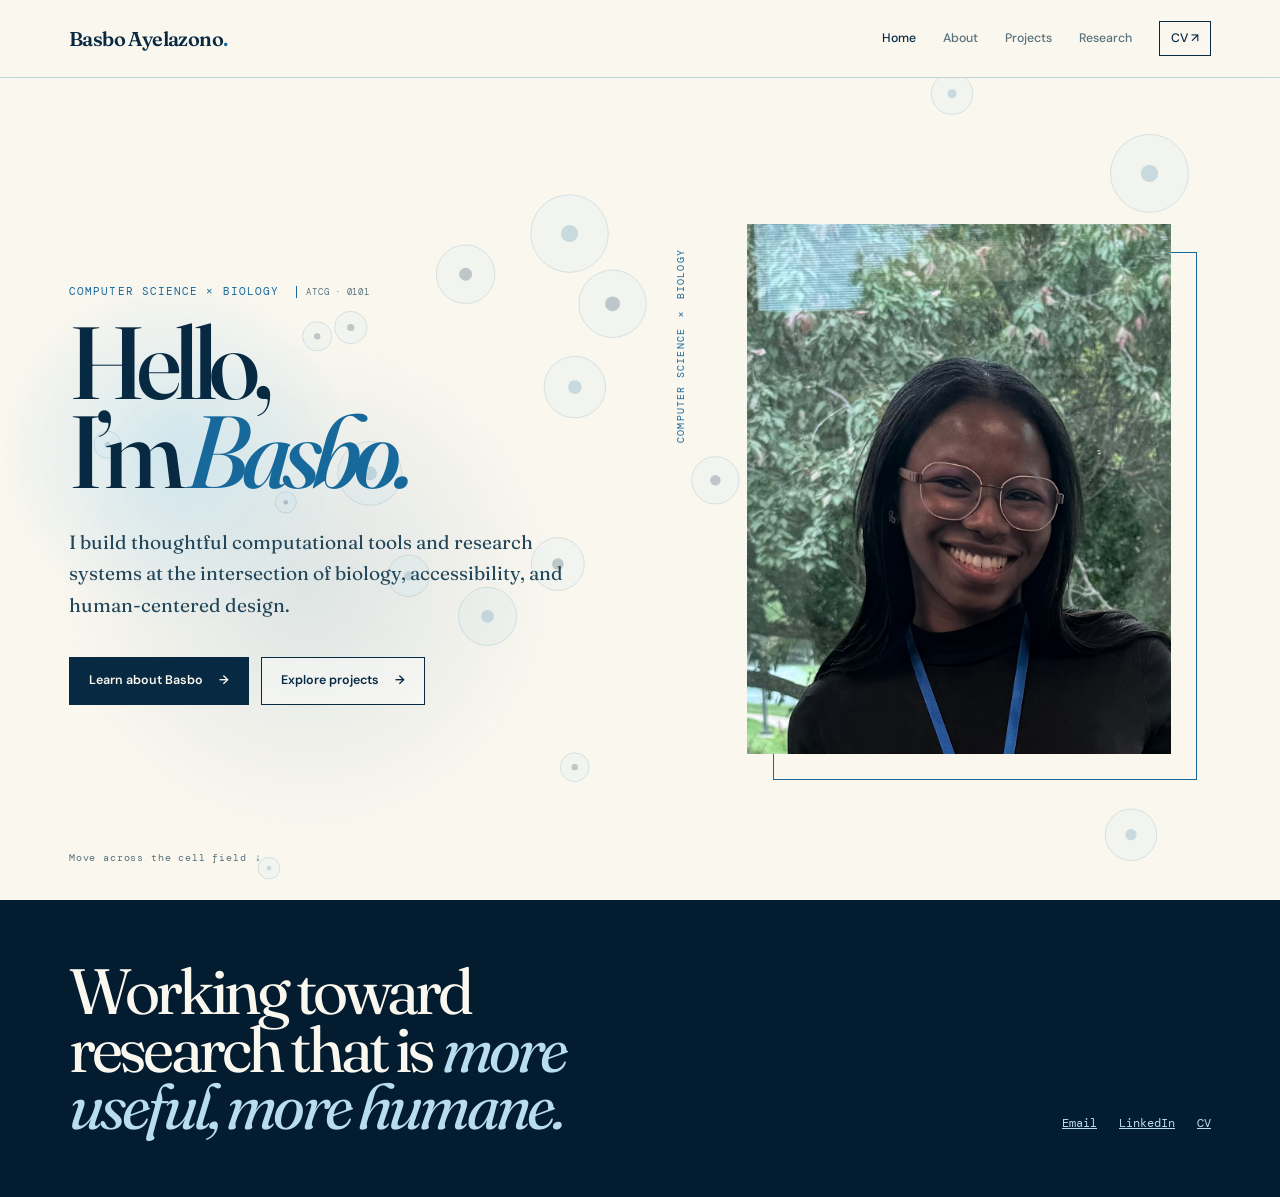
==== commit 03411a6c: "Add files via upload" ====
--- a/index.html
+++ b/index.html
@@ -1,22 +1 @@
-<!doctype html>
-<html lang="en">
-<head>
-  <meta charset="utf-8"><meta name="viewport" content="width=device-width, initial-scale=1">
-  <title>Basbo Ayelazono — research, made human</title>
-  <meta name="description" content="The interactive portfolio of Basbo Ayelazono.">
-  <link rel="preconnect" href="https://fonts.googleapis.com"><link rel="preconnect" href="https://fonts.gstatic.com" crossorigin>
-  <link href="https://fonts.googleapis.com/css2?family=DM+Mono:wght@400;500&family=Fraunces:opsz,wght@9..144,400;9..144,600;9..144,700&family=Manrope:wght@400;500;600;700&display=swap" rel="stylesheet">
-  <link rel="stylesheet" href="site.css">
-</head>
-<body class="home-page">
-  <div class="noise" aria-hidden="true"></div>
-  <header class="site-header"><a class="wordmark" href="index.html">BA<span>✦</span></a><nav aria-label="Primary navigation"><a href="story.html">Story</a><a href="lab.html">Lab</a><a href="play.html">Play</a></nav><button class="sound-toggle" type="button" id="soundToggle" aria-pressed="false">sound: off</button></header>
-  <main class="home">
-    <canvas id="universe" aria-hidden="true"></canvas>
-    <section class="home-intro"><p class="eyebrow">Welcome to my corner of the universe</p><h1>Hi, I’m<br><em>Basbo.</em></h1><p class="intro-copy">I work where biology, computing, and care collide—making research feel a little more human.</p><div class="home-actions"><a class="pill bright" href="story.html">Start exploring <span>→</span></a><button class="pill ghost" type="button" id="warpButton">warp the universe ✦</button></div></section>
-    <div class="orbit orbit-bio" data-label="biology"><a href="lab.html#biology">cell<br>stories</a></div><div class="orbit orbit-care" data-label="accessibility"><a href="lab.html#accessibility">design<br>with care</a></div><div class="orbit orbit-code" data-label="software"><a href="lab.html#software">make it<br>work</a></div><p class="canvas-hint">move your cursor through the field</p>
-  </main>
-  <footer class="mini-footer"><span>Basbo Ayelazono · Madison, SD &amp; Des Moines, IA</span><a href="mailto:Basbo.Ayelazono@trojans.dsu.edu">say hello ↗</a></footer>
-  <script src="app.js"></script>
-</body>
-</html>
+<!doctype html><html lang="en"><head><meta charset="utf-8"><meta name="viewport" content="width=device-width,initial-scale=1"><title>Basbo Ayelazono</title><link rel="preconnect" href="https://fonts.googleapis.com"><link rel="preconnect" href="https://fonts.gstatic.com" crossorigin><link href="https://fonts.googleapis.com/css2?family=DM+Mono&family=DM+Sans:wght@400;500;600&family=Fraunces:opsz,wght@9..144,400;9..144,500;9..144,600&display=swap" rel="stylesheet"><link rel="stylesheet" href="site.css"></head><body><div class="cell-transition"><i></i></div><header class="site-header"><div class="shell"><a class="nameplate" href="index.html">Basbo Ayelazono<i>.</i></a><nav class="site-nav"><a aria-current="page" href="index.html">Home</a><a href="about.html" data-portal>About</a><a href="projects.html" data-portal>Projects</a><a href="research.html" data-portal>Research</a><a class="nav-cv" href="Basbo_Ayelazono_CV%20(1).pdf">CV ↗</a></nav></div></header><main class="shell"><section class="hero"><canvas class="bio-canvas" id="bioCanvas" aria-hidden="true"></canvas><div class="hero-copy"><p class="micro-label">Computer science × biology <span class="sequence" id="sequence">ATCG · 0101</span></p><h1>Hello,<br>I’m <em>Basbo.</em></h1><p class="hero-lede">I build thoughtful computational tools and research systems at the intersection of biology, accessibility, and human-centered design.</p><div class="hero-actions"><a class="button primary" href="about.html" data-portal>Learn about Basbo <span>→</span></a><a class="button secondary" href="projects.html" data-portal>Explore projects <span>→</span></a></div></div><figure class="hero-portrait"><img src="basbo-photo.jpeg" alt="Portrait of Basbo Ayelazono"></figure><p class="home-scroll">Move across the cell field</p></section></main><footer class="footer"><div class="shell footer-grid"><h2>Working toward research that is <em>more useful, more humane.</em></h2><ul class="footer-links"><li><a href="mailto:Basbo.Ayelazono@trojans.dsu.edu">Email</a></li><li><a href="https://linkedin.com/in/basbo-ayelazono-77154526b">LinkedIn</a></li><li><a href="Basbo_Ayelazono_CV%20(1).pdf">CV</a></li></ul></div></footer><script src="app.js"></script></body></html>
--- a/site.css
+++ b/site.css
@@ -1 +1,5 @@
-:root{--ink:#10231f;--paper:#fbf6e9;--pink:#ff6d85;--acid:#d5fa60;--sky:#8dd9ff;--plum:#412a5f;--mono:'DM Mono',monospace;--sans:Manrope,sans-serif;--serif:Fraunces,serif}*{box-sizing:border-box}html{scroll-behavior:smooth}body{margin:0;background:var(--paper);color:var(--ink);font-family:var(--sans)}a{color:inherit}button{font:inherit}@media(prefers-reduced-motion:reduce){*,*:before,*:after{animation:none!important;transition:none!important;scroll-behavior:auto!important}}.noise{position:fixed;inset:0;pointer-events:none;opacity:.09;z-index:20;background-image:url("data:image/svg+xml,%3Csvg viewBox='0 0 180 180' xmlns='http://www.w3.org/2000/svg'%3E%3Cfilter id='n'%3E%3CfeTurbulence type='fractalNoise' baseFrequency='.9' numOctaves='4' stitchTiles='stitch'/%3E%3C/filter%3E%3Crect width='100%25' height='100%25' filter='url(%23n)' opacity='.4'/%3E%3C/svg%3E")}.site-header{height:78px;display:flex;position:relative;z-index:30;align-items:center;justify-content:space-between;padding:0 clamp(20px,5vw,70px);border-bottom:1px solid rgba(16,35,31,.16)}.wordmark{text-decoration:none;font:700 1.4rem var(--serif);letter-spacing:-.08em}.wordmark span{color:var(--pink);font-size:.8em;margin-left:2px}.site-header nav{display:flex;gap:clamp(16px,3vw,40px)}.site-header nav a{text-decoration:none;font:500 .78rem var(--mono);text-transform:uppercase;letter-spacing:.05em}.site-header nav a:hover{color:var(--pink)}.sound-toggle{border:0;background:none;font:.68rem var(--mono);text-transform:uppercase;cursor:pointer;color:var(--plum)}.home-page{height:100vh;min-height:620px;overflow:hidden}.home{height:calc(100vh - 123px);min-height:542px;position:relative;isolation:isolate;overflow:hidden;background:radial-gradient(circle at 50% 45%,#d8f2ea 0 3%,transparent 35%),linear-gradient(120deg,#f8e1c4,#eedbe8 46%,#d1e7e1)}#universe{position:absolute;inset:0;width:100%;height:100%;z-index:-1}.home-intro{position:absolute;left:clamp(22px,11vw,180px);top:50%;transform:translateY(-54%);max-width:520px}.eyebrow{font:500 .68rem var(--mono);letter-spacing:.09em;text-transform:uppercase;margin:0 0 17px;color:var(--plum)}h1{font:600 clamp(4.1rem,9vw,8.7rem)/.8 var(--serif);letter-spacing:-.08em;margin:0}h1 em{font-weight:400;color:var(--pink)}.intro-copy{font-size:clamp(.94rem,1.5vw,1.16rem);line-height:1.65;max-width:405px;margin:32px 0}.home-actions{display:flex;gap:10px;flex-wrap:wrap}.pill{display:inline-flex;gap:16px;align-items:center;text-decoration:none;border-radius:999px;padding:12px 17px;border:1px solid var(--ink);font:500 .75rem var(--mono);letter-spacing:.02em;cursor:pointer}.pill span{font-size:1.4em}.bright{background:var(--ink);color:var(--paper)}.bright:hover{background:var(--plum);transform:translateY(-2px)}.ghost{background:rgba(255,255,255,.35)}.ghost:hover{background:var(--acid)}.orbit{position:absolute;border-radius:50%;display:grid;place-items:center;text-align:center;animation:float 6s ease-in-out infinite}.orbit a{text-decoration:none;font:600 clamp(.72rem,1.3vw,1rem)/1.05 var(--serif);letter-spacing:-.05em}.orbit:before{content:attr(data-label);position:absolute;top:-20px;font:.6rem var(--mono);letter-spacing:.08em;text-transform:uppercase;opacity:.65}.orbit-bio{width:142px;height:142px;background:var(--acid);right:13%;top:16%;transform:rotate(12deg);box-shadow:9px 9px 0 var(--ink);animation-delay:-2s}.orbit-care{width:118px;height:118px;background:var(--sky);right:28%;bottom:8%;box-shadow:-8px 8px 0 var(--plum);animation-delay:-4s}.orbit-code{width:96px;height:96px;background:var(--pink);right:7%;bottom:25%;box-shadow:7px 7px 0 var(--ink);animation-delay:-1s}@keyframes float{50%{margin-top:-13px}}.canvas-hint{position:absolute;bottom:20px;left:50%;transform:translateX(-50%);font:.61rem var(--mono);text-transform:uppercase;letter-spacing:.08em;opacity:.55}.mini-footer{height:45px;display:flex;align-items:center;justify-content:space-between;padding:0 clamp(20px,5vw,70px);font:.61rem var(--mono);border-top:1px solid rgba(16,35,31,.16)}.mini-footer a{color:var(--plum)}.page{padding:clamp(46px,8vw,110px) clamp(20px,9vw,150px) 120px}.page-hero{max-width:850px;margin-bottom:90px}.page-hero h1{font-size:clamp(3.7rem,8vw,7.8rem);line-height:.86}.page-hero p{max-width:560px;font:400 clamp(1.05rem,2vw,1.35rem)/1.55 var(--serif);margin:35px 0 0}.page-hero .kicker{font:.72rem var(--mono);text-transform:uppercase;letter-spacing:.1em;color:var(--pink);margin-bottom:22px}.section-label{font:.68rem var(--mono);text-transform:uppercase;letter-spacing:.1em;color:var(--pink);margin:0 0 13px}.story-grid{display:grid;grid-template-columns:1.15fr .85fr;gap:clamp(35px,7vw,100px);align-items:start}.story-grid p{font-size:1.03rem;line-height:1.75}.sticky-note{background:var(--acid);padding:30px;transform:rotate(3deg);box-shadow:9px 9px 0 var(--ink);font:600 1.25rem/1.3 var(--serif)}.sticky-note small{display:block;font:.62rem var(--mono);margin-top:23px}.timeline{margin-top:105px}.timeline article{border-top:1px solid rgba(16,35,31,.22);padding:26px 0;display:grid;grid-template-columns:130px 1fr;gap:25px;transition:padding .25s}.timeline article:hover{padding-left:18px;background:#fff0d8}.timeline time{font:.7rem var(--mono);color:var(--pink)}.timeline h2{font:600 clamp(1.4rem,3vw,2.4rem)/1 var(--serif);letter-spacing:-.05em;margin:0 0 10px}.timeline p{margin:0;max-width:680px;line-height:1.6}.now{display:inline-block;background:var(--pink);border-radius:99px;padding:5px 8px;color:#fff;font:.58rem var(--mono);margin-bottom:8px}.photo-block{margin-top:90px;display:grid;grid-template-columns:1fr 1fr;gap:20px}.photo-block img{width:100%;height:470px;object-fit:cover;filter:saturate(.85)}.photo-block aside{padding:35px;background:var(--plum);color:var(--paper);font:400 clamp(1.5rem,3vw,2.5rem)/1.1 var(--serif)}.lab-nav{display:flex;gap:9px;flex-wrap:wrap;margin:0 0 45px}.filter-button{border:1px solid var(--ink);border-radius:99px;background:transparent;padding:9px 14px;cursor:pointer;font:.68rem var(--mono);text-transform:uppercase}.filter-button:hover,.filter-button[aria-pressed=true]{background:var(--ink);color:var(--paper)}.project-grid{display:grid;grid-template-columns:repeat(12,1fr);gap:18px}.project-card{grid-column:span 6;min-height:330px;padding:28px;display:flex;flex-direction:column;position:relative;overflow:hidden;border:1px solid var(--ink);background:#fff;transition:transform .3s,box-shadow .3s}.project-card:nth-child(3n+1){background:var(--acid)}.project-card:nth-child(3n+2){background:#cceaff}.project-card:nth-child(3n){background:#ffd9e0}.project-card:hover{transform:rotate(-1.5deg) translateY(-8px);box-shadow:10px 12px 0 var(--ink)}.project-card.hide{display:none}.card-number{font:.68rem var(--mono)}.project-card h2{max-width:420px;margin:auto 0 15px;font:600 clamp(1.8rem,4vw,3.3rem)/.94 var(--serif);letter-spacing:-.07em}.project-card p{margin:0;max-width:470px;font-size:.88rem;line-height:1.55}.tags{margin-top:17px;display:flex;flex-wrap:wrap;gap:5px}.tags span{font:.58rem var(--mono);border:1px solid currentColor;border-radius:99px;padding:4px 7px}.project-card .peek{position:absolute;right:20px;top:19px;font-size:1.8rem;transition:transform .3s}.project-card:hover .peek{transform:rotate(45deg)}.play-layout{display:grid;grid-template-columns:1fr .9fr;gap:clamp(30px,7vw,100px)}.play-panel{margin-bottom:65px}.play-panel h2{font:600 clamp(2rem,4vw,3.7rem)/.9 var(--serif);letter-spacing:-.07em;margin:0 0 20px}.play-panel p{line-height:1.7}.book-shelf{display:grid;grid-template-columns:repeat(2,minmax(0,1fr));gap:12px}.book{aspect-ratio:2/3;border:0;padding:15px;color:#fff;text-align:left;display:flex;align-items:flex-end;cursor:pointer;box-shadow:5px 6px 0 var(--ink);transition:transform .25s;font:600 clamp(1.25rem,2vw,2rem)/.9 var(--serif)}.book:hover{transform:translateY(-10px) rotate(-3deg)}.book:nth-child(1){background:#66384c}.book:nth-child(2){background:#405a47}.book:nth-child(3){background:#80443a}.book:nth-child(4){background:#315263}.tennis{border:1px solid var(--ink);padding:28px;background:var(--sky)}.tennis h2{font:600 2.3rem/.9 var(--serif);letter-spacing:-.06em;margin:0 0 8px}.serve{width:130px;height:130px;border-radius:50%;background:var(--acid);border:2px solid var(--ink);display:grid;place-items:center;margin:25px auto 0;cursor:pointer;font:.68rem var(--mono);animation:serve 3s ease-in-out infinite}.serve:hover{animation-duration:.45s}@keyframes serve{50%{transform:translateY(-25px) rotate(180deg)}}.book-dialog{border:0;max-width:420px;padding:0;box-shadow:12px 12px 0 var(--ink)}.book-dialog::backdrop{background:rgba(16,35,31,.55);backdrop-filter:blur(3px)}.dialog-inner{padding:35px;background:var(--paper)}.dialog-inner h2{font:600 2.5rem/.9 var(--serif);letter-spacing:-.06em;margin:35px 0 15px}.dialog-inner p{line-height:1.65}.close{float:right;border:0;background:none;font:.7rem var(--mono);cursor:pointer;color:var(--pink)}.contact-tile{background:var(--ink);color:var(--paper);padding:34px}.contact-tile a{color:var(--acid);font:600 1.6rem var(--serif)}@media(max-width:700px){.site-header{height:70px;padding:0 20px}.site-header nav{gap:14px}.sound-toggle{display:none}.home-page{min-height:640px}.home-intro{left:24px;right:24px}.orbit-bio{right:10%;top:8%;width:94px;height:94px}.orbit-care{right:8%;bottom:7%;width:82px;height:82px}.orbit-code{right:34%;bottom:5%;width:67px;height:67px}.mini-footer span{max-width:200px}.page{padding:55px 22px 80px}.page-hero{margin-bottom:60px}.story-grid,.photo-block,.play-layout{grid-template-columns:1fr}.timeline{margin-top:75px}.timeline article{grid-template-columns:1fr;gap:10px}.project-card{grid-column:span 12;min-height:285px}.photo-block img{height:350px}}
+:root{--navy:#082942;--deep:#041c30;--blue:#17699b;--sky:#b8dded;--mist:#e6f1f2;--cream:#faf7ef;--paper:#fefcf7;--line:#bed4db;--muted:#55717c;--serif:'Fraunces',Georgia,serif;--sans:'DM Sans',Arial,sans-serif;--mono:'DM Mono',monospace}*{box-sizing:border-box}html{scroll-behavior:smooth}body{margin:0;background:var(--cream);color:var(--navy);font-family:var(--sans);line-height:1.6}a{color:inherit}.shell{max-width:1250px;margin:auto;padding:0 54px}.site-header{height:78px;border-bottom:1px solid var(--line);background:rgba(250,247,239,.9);backdrop-filter:blur(12px);position:sticky;top:0;z-index:15}.site-header .shell{height:100%;display:flex;align-items:center;justify-content:space-between;gap:25px}.nameplate{font:600 1.25rem var(--serif);letter-spacing:-.03em;text-decoration:none}.nameplate i{color:var(--blue);font-style:normal}.site-nav{display:flex;align-items:center;gap:27px}.site-nav a{font-size:.77rem;text-decoration:none;color:var(--muted);font-weight:500}.site-nav a:hover,.site-nav a[aria-current=page]{color:var(--navy)}.nav-cv{border:1px solid var(--navy);padding:7px 11px!important;color:var(--navy)!important}.micro-label{font:.68rem var(--mono);letter-spacing:.1em;text-transform:uppercase;color:var(--blue)}.hero{min-height:calc(100vh - 78px);display:grid;grid-template-columns:1fr .92fr;align-items:center;gap:clamp(35px,7vw,105px);padding:clamp(55px,7vw,105px) 0;position:relative}.hero:before{content:'';position:absolute;left:-10vw;top:13%;width:52vw;height:52vw;border-radius:50%;background:radial-gradient(circle at 35% 40%,rgba(184,221,237,.6),transparent 30%),radial-gradient(circle at 55% 60%,rgba(23,105,155,.12),transparent 46%);z-index:-1;filter:blur(1px)}.hero-copy{max-width:540px}.hero h1{font:500 clamp(4.4rem,8vw,8.1rem)/.87 var(--serif);letter-spacing:-.075em;margin:20px 0 30px}.hero h1 em{font-style:italic;color:var(--blue)}.hero-lede{font:400 clamp(1.02rem,1.5vw,1.2rem)/1.65 var(--serif);max-width:43ch;margin:0;color:#23475a}.hero-actions{display:flex;gap:12px;margin-top:35px;flex-wrap:wrap}.button{display:inline-flex;align-items:center;gap:16px;padding:13px 19px;text-decoration:none;font-size:.78rem;font-weight:600;transition:transform .2s,background .2s,border-color .2s}.button:hover{transform:translateY(-3px)}.button.primary{background:var(--navy);color:var(--cream);border:1px solid var(--navy)}.button.primary:hover{background:var(--blue)}.button.secondary{border:1px solid var(--navy);background:rgba(255,255,255,.36)}.hero-portrait{position:relative;max-width:480px;justify-self:end}.hero-portrait:before{content:'COMPUTER SCIENCE × BIOLOGY';position:absolute;top:25px;left:-73px;writing-mode:vertical-rl;transform:rotate(180deg);font:.62rem var(--mono);letter-spacing:.12em;color:var(--blue)}.hero-portrait:after{content:'';position:absolute;inset:28px -26px -26px 26px;border:1px solid var(--blue);z-index:-1}.hero-portrait img{display:block;width:100%;aspect-ratio:4/5;object-fit:cover;filter:saturate(.8) contrast(1.03)}.home-scroll{position:absolute;bottom:26px;left:0;font:.65rem var(--mono);color:var(--muted);letter-spacing:.08em}.home-scroll:after{content:'↓';margin-left:8px;color:var(--blue)}
+.page-hero{padding:92px 0 66px;max-width:820px}.page-hero h1{font:500 clamp(3.6rem,7vw,6.9rem)/.9 var(--serif);letter-spacing:-.075em;margin:18px 0 24px}.page-hero p{max-width:57ch;font:400 1.12rem/1.65 var(--serif);color:#315467}.section{padding:80px 0;border-top:1px solid var(--line)}.section-grid{display:grid;grid-template-columns:235px 1fr;gap:clamp(35px,7vw,110px)}.section h2{font:500 clamp(2rem,4vw,3.3rem)/.95 var(--serif);letter-spacing:-.06em;margin:0 0 20px}.body-copy{font-size:1rem;max-width:67ch;color:#244456}.body-copy p{margin:0 0 18px}.facts{margin:28px 0 0;padding:0;list-style:none;border-top:1px solid var(--line)}.facts li{display:grid;grid-template-columns:150px 1fr;gap:15px;padding:13px 0;border-bottom:1px solid var(--line);font-size:.88rem}.facts b{font-weight:500;color:var(--blue)}.bio-thread{border-left:1px solid var(--blue);padding-left:30px}.bio-thread article{padding:0 0 36px;position:relative}.bio-thread article:before{content:'';position:absolute;width:10px;height:10px;border-radius:50%;background:var(--cream);border:2px solid var(--blue);left:-36px;top:7px}.bio-thread h3{margin:4px 0 8px;font:500 1.45rem var(--serif)}.bio-thread p{margin:0;color:#345263;font-size:.92rem}.research-list{margin:0;padding:0;list-style:none}.research-list li{border-top:1px solid var(--line);padding:18px 0;display:grid;grid-template-columns:90px 1fr;gap:18px}.research-list li:last-child{border-bottom:1px solid var(--line)}.research-list time{font:.71rem var(--mono);color:var(--blue)}.research-list p{margin:0;font-size:.94rem}.research-list em{color:var(--muted)}
+.filter-bar{display:flex;gap:8px;flex-wrap:wrap;margin:0 0 46px}.filter{border:1px solid var(--line);background:var(--paper);border-radius:20px;padding:8px 14px;font:.7rem var(--mono);letter-spacing:.02em;color:var(--navy);cursor:pointer}.filter:hover,.filter[aria-pressed=true]{background:var(--navy);border-color:var(--navy);color:white}.projects{border-top:1px solid var(--line)}.project{padding:34px 0;border-bottom:1px solid var(--line);display:grid;grid-template-columns:140px 1fr auto;gap:28px;align-items:start}.project.is-hidden{display:none}.project-meta{font:.68rem var(--mono);letter-spacing:.04em;color:var(--blue);padding-top:5px}.project h2{font:500 clamp(1.65rem,3vw,2.65rem)/1 var(--serif);letter-spacing:-.055em;margin:0 0 12px}.project-summary{margin:0;color:#345263;max-width:65ch;font-size:.93rem}.project-open{border:0;background:none;color:var(--blue);font:.72rem var(--mono);cursor:pointer;padding:8px 0}.project-open:after{content:' +';font-size:1.3em}.project.is-open{background:var(--mist);margin:0 -28px;padding:34px 28px}.project.is-open .project-open:after{content:' −'}.project-detail{display:none;grid-column:2/4;margin-top:6px;padding-top:20px;border-top:1px solid rgba(8,41,66,.18);grid-template-columns:1fr 1fr;gap:30px}.project.is-open .project-detail{display:grid}.project-detail h3{margin:0 0 7px;font:.66rem var(--mono);text-transform:uppercase;letter-spacing:.1em;color:var(--blue)}.project-detail p{margin:0;font-size:.88rem;color:#345263}.tag{display:inline-block;margin:15px 5px 0 0;padding:4px 8px;border:1px solid var(--line);font:.62rem var(--mono);color:var(--muted)}
+.footer{background:var(--deep);color:var(--cream);padding:62px 0}.footer-grid{display:flex;justify-content:space-between;gap:30px;align-items:end}.footer h2{max-width:520px;font:400 clamp(2.2rem,5vw,4.3rem)/.9 var(--serif);letter-spacing:-.06em;margin:0}.footer h2 em{color:var(--sky)}.footer-links{display:flex;gap:22px;list-style:none;margin:0;padding:0}.footer-links a{font:.77rem var(--mono);color:var(--sky)}
+.cell-transition{position:fixed;z-index:100;inset:0;display:grid;place-items:center;pointer-events:none;opacity:0;background:rgba(4,28,48,.94);transition:opacity .16s}.cell-transition.active{opacity:1}.cell-transition i{width:12px;height:12px;border-radius:50%;background:var(--sky);box-shadow:0 0 0 15px rgba(184,221,237,.13),0 0 0 40px rgba(184,221,237,.08);transform:scale(.3);transition:transform .7s cubic-bezier(.5,0,.1,1)}.cell-transition.active i{transform:scale(80)}@media(max-width:720px){.shell{padding:0 22px}.site-header{height:70px}.site-nav{gap:15px}.site-nav a{font-size:.7rem}.nav-cv{display:none}.hero{grid-template-columns:1fr;gap:50px;padding:65px 0 85px}.hero h1{font-size:clamp(4rem,17vw,6.5rem)}.hero-portrait{width:78%;justify-self:end}.hero-portrait:before{left:-29px}.home-scroll{display:none}.page-hero{padding:62px 0 48px}.section{padding:58px 0}.section-grid{grid-template-columns:1fr;gap:28px}.project{grid-template-columns:1fr;gap:10px;padding:25px 0}.project-detail{grid-column:1;grid-template-columns:1fr;gap:18px}.project.is-open{margin:0 -12px;padding:25px 12px}.footer-grid{display:block}.footer-links{margin-top:28px}.facts li{grid-template-columns:115px 1fr}.research-list li{grid-template-columns:1fr;gap:5px}}
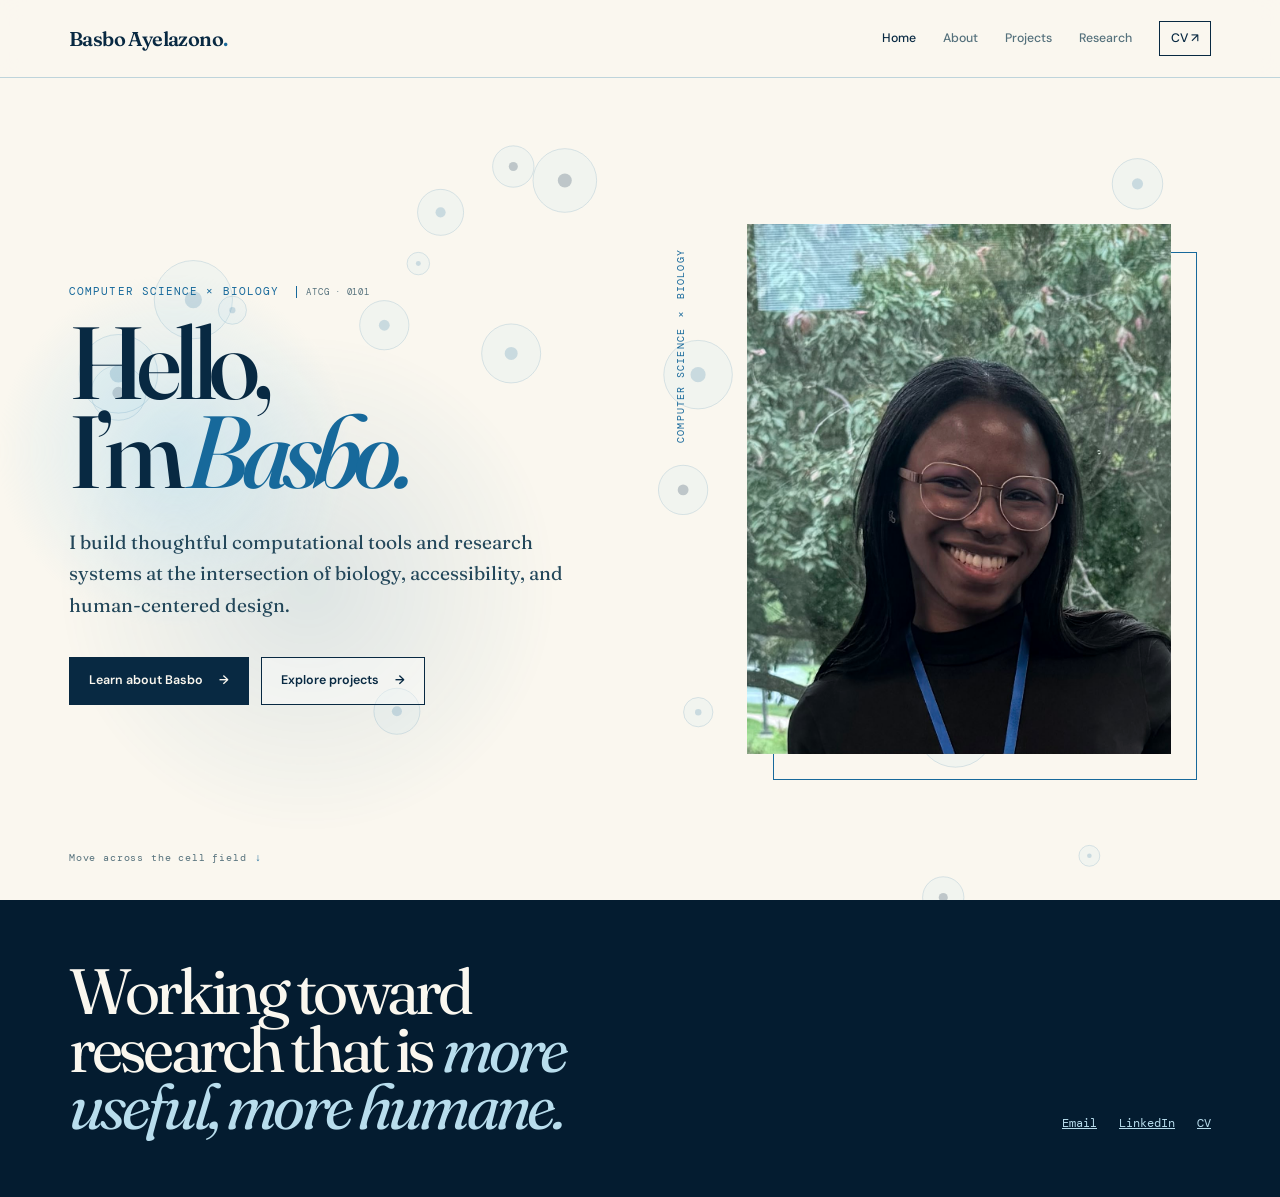
==== commit c6701c32: "Integrate Google Analytics tracking code Added Google Analytics tracking code to the HTML file." ====
--- a/index.html
+++ b/index.html
@@ -1 +1,9 @@
-<!doctype html><html lang="en"><head><meta charset="utf-8"><meta name="viewport" content="width=device-width,initial-scale=1"><title>Basbo Ayelazono</title><link rel="preconnect" href="https://fonts.googleapis.com"><link rel="preconnect" href="https://fonts.gstatic.com" crossorigin><link href="https://fonts.googleapis.com/css2?family=DM+Mono&family=DM+Sans:wght@400;500;600&family=Fraunces:opsz,wght@9..144,400;9..144,500;9..144,600&display=swap" rel="stylesheet"><link rel="stylesheet" href="site.css"></head><body><div class="cell-transition"><i></i></div><header class="site-header"><div class="shell"><a class="nameplate" href="index.html">Basbo Ayelazono<i>.</i></a><nav class="site-nav"><a aria-current="page" href="index.html">Home</a><a href="about.html" data-portal>About</a><a href="projects.html" data-portal>Projects</a><a href="research.html" data-portal>Research</a><a class="nav-cv" href="Basbo_Ayelazono_CV%20(1).pdf">CV ↗</a></nav></div></header><main class="shell"><section class="hero"><canvas class="bio-canvas" id="bioCanvas" aria-hidden="true"></canvas><div class="hero-copy"><p class="micro-label">Computer science × biology <span class="sequence" id="sequence">ATCG · 0101</span></p><h1>Hello,<br>I’m <em>Basbo.</em></h1><p class="hero-lede">I build thoughtful computational tools and research systems at the intersection of biology, accessibility, and human-centered design.</p><div class="hero-actions"><a class="button primary" href="about.html" data-portal>Learn about Basbo <span>→</span></a><a class="button secondary" href="projects.html" data-portal>Explore projects <span>→</span></a></div></div><figure class="hero-portrait"><img src="basbo-photo.jpeg" alt="Portrait of Basbo Ayelazono"></figure><p class="home-scroll">Move across the cell field</p></section></main><footer class="footer"><div class="shell footer-grid"><h2>Working toward research that is <em>more useful, more humane.</em></h2><ul class="footer-links"><li><a href="mailto:Basbo.Ayelazono@trojans.dsu.edu">Email</a></li><li><a href="https://linkedin.com/in/basbo-ayelazono-77154526b">LinkedIn</a></li><li><a href="Basbo_Ayelazono_CV%20(1).pdf">CV</a></li></ul></div></footer><script src="app.js"></script></body></html>
+<!doctype html><html lang="en"><head><!-- Google tag (gtag.js) -->
+<script async src="https://www.googletagmanager.com/gtag/js?id=G-VEV70ZNCC1"></script>
+<script>
+  window.dataLayer = window.dataLayer || [];
+  function gtag(){dataLayer.push(arguments);}
+  gtag('js', new Date());
+
+  gtag('config', 'G-VEV70ZNCC1');
+</script><meta charset="utf-8"><meta name="viewport" content="width=device-width,initial-scale=1"><title>Basbo Ayelazono</title><link rel="preconnect" href="https://fonts.googleapis.com"><link rel="preconnect" href="https://fonts.gstatic.com" crossorigin><link href="https://fonts.googleapis.com/css2?family=DM+Mono&family=DM+Sans:wght@400;500;600&family=Fraunces:opsz,wght@9..144,400;9..144,500;9..144,600&display=swap" rel="stylesheet"><link rel="stylesheet" href="site.css"></head><body><div class="cell-transition"><i></i></div><header class="site-header"><div class="shell"><a class="nameplate" href="index.html">Basbo Ayelazono<i>.</i></a><nav class="site-nav"><a aria-current="page" href="index.html">Home</a><a href="about.html" data-portal>About</a><a href="projects.html" data-portal>Projects</a><a href="research.html" data-portal>Research</a><a class="nav-cv" href="Basbo_Ayelazono_CV%20(1).pdf">CV ↗</a></nav></div></header><main class="shell"><section class="hero"><canvas class="bio-canvas" id="bioCanvas" aria-hidden="true"></canvas><div class="hero-copy"><p class="micro-label">Computer science × biology <span class="sequence" id="sequence">ATCG · 0101</span></p><h1>Hello,<br>I’m <em>Basbo.</em></h1><p class="hero-lede">I build thoughtful computational tools and research systems at the intersection of biology, accessibility, and human-centered design.</p><div class="hero-actions"><a class="button primary" href="about.html" data-portal>Learn about Basbo <span>→</span></a><a class="button secondary" href="projects.html" data-portal>Explore projects <span>→</span></a></div></div><figure class="hero-portrait"><img src="basbo-photo.jpeg" alt="Portrait of Basbo Ayelazono"></figure><p class="home-scroll">Move across the cell field</p></section></main><footer class="footer"><div class="shell footer-grid"><h2>Working toward research that is <em>more useful, more humane.</em></h2><ul class="footer-links"><li><a href="mailto:Basbo.Ayelazono@trojans.dsu.edu">Email</a></li><li><a href="https://linkedin.com/in/basbo-ayelazono-77154526b">LinkedIn</a></li><li><a href="Basbo_Ayelazono_CV%20(1).pdf">CV</a></li></ul></div></footer><script src="app.js"></script></body></html>
